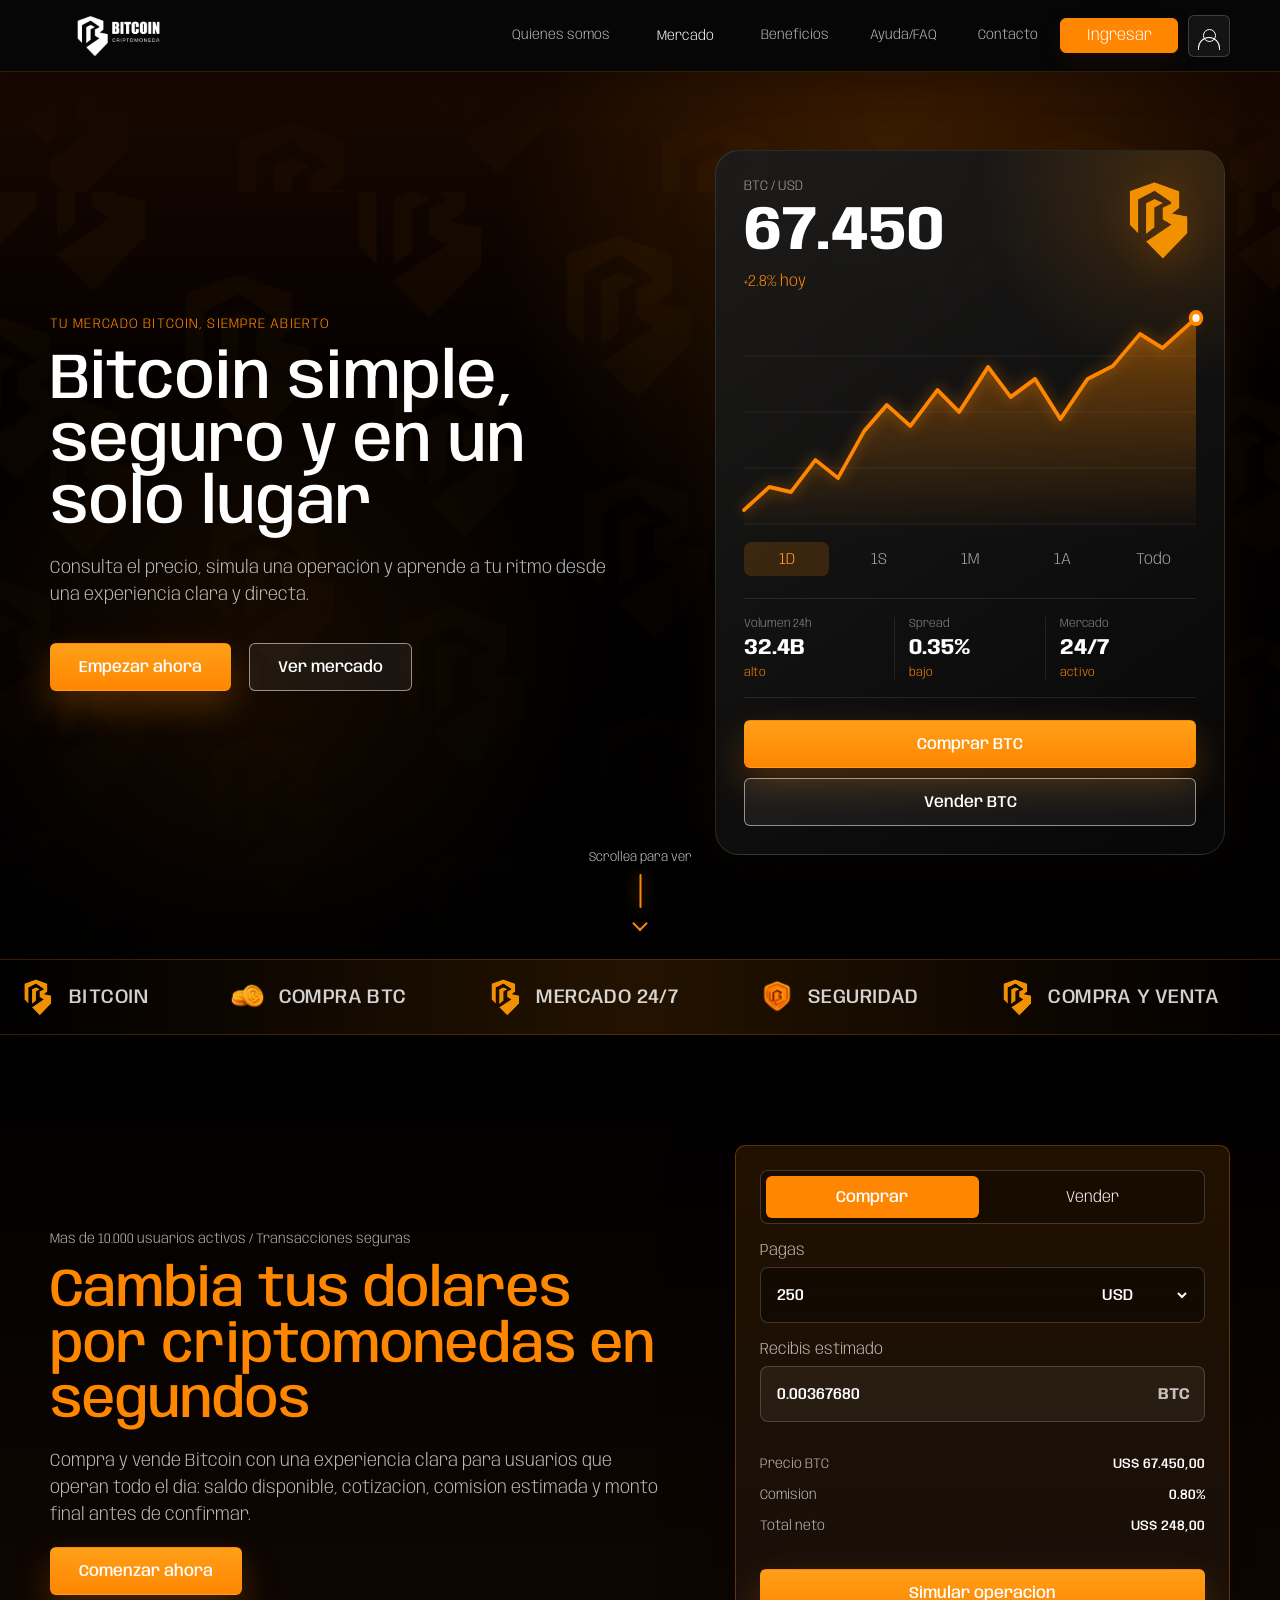
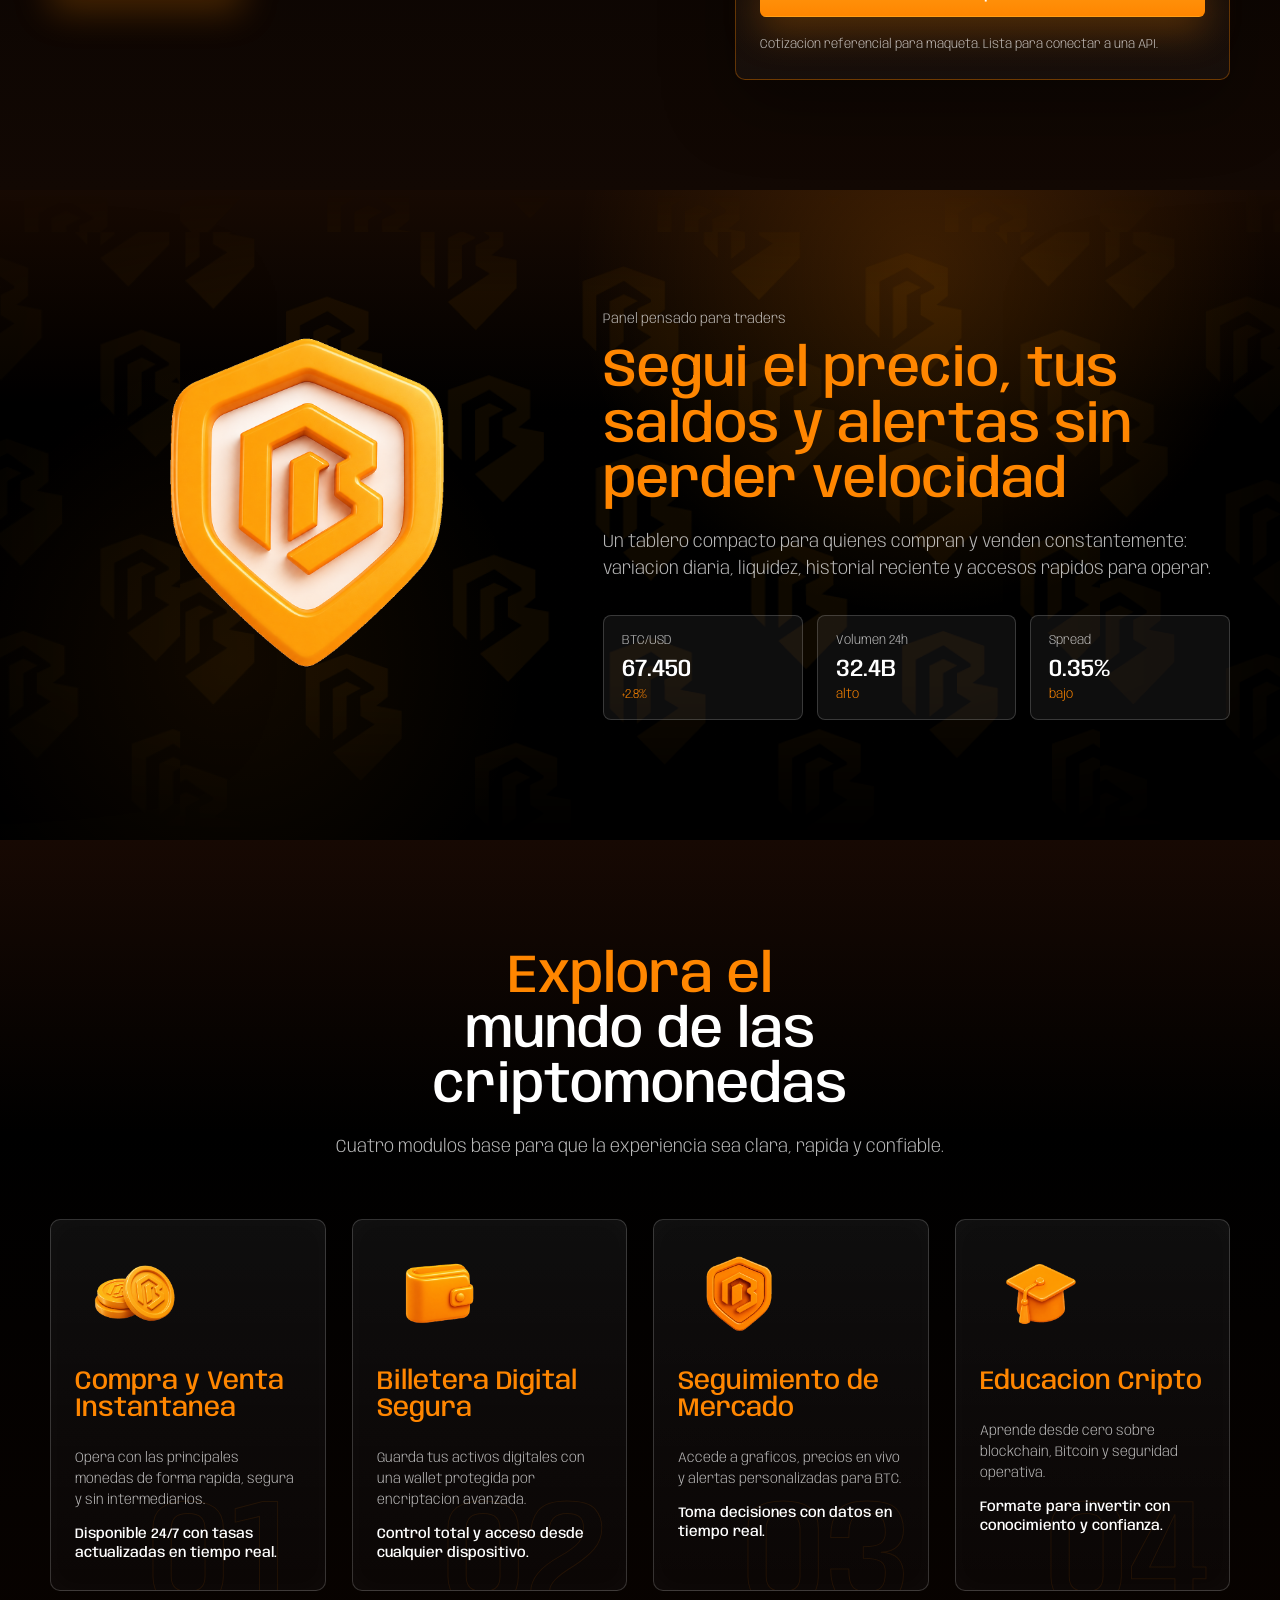
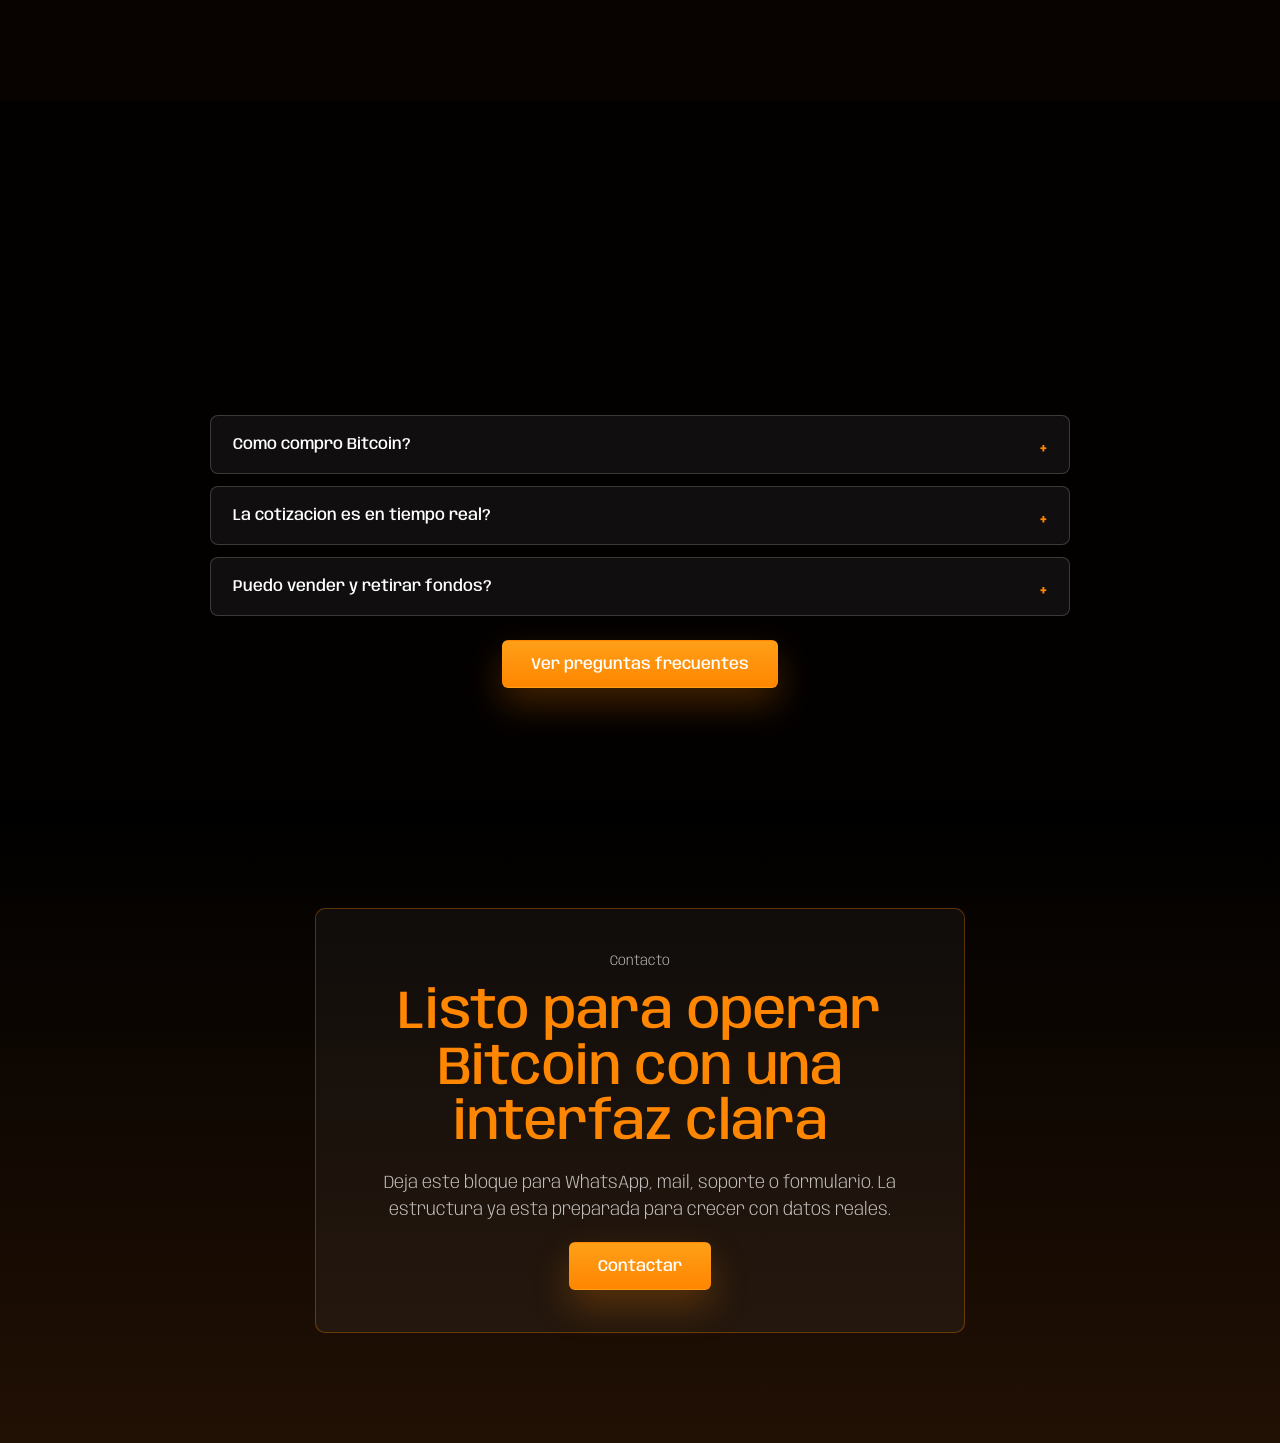
==== index.html @ 26d45e27 "Mejorar home y navegación mobile" ====
<!DOCTYPE html>
<html lang="es">
<head>
  <meta charset="UTF-8">
  <meta name="viewport" content="width=device-width, initial-scale=1.0">
  <title>Bitcoin Criptomoneda | Compra y venta de Bitcoin</title>
  <meta name="description" content="Interfaz referencial para comprar, vender, seguir y aprender sobre Bitcoin en tiempo real.">
  <link rel="icon" type="image/png" href="assets/Logo/IsoBlanco.png">
  <link rel="preconnect" href="https://fonts.googleapis.com">
  <link rel="preconnect" href="https://fonts.gstatic.com" crossorigin>
  <link href="https://fonts.googleapis.com/css2?family=Anybody:wght@300;500&display=swap" rel="stylesheet">
  <link rel="stylesheet" href="css/style.css">
</head>
<body>
  <header class="topbar">
    <button class="menu-toggle" type="button" aria-label="Abrir menu" aria-expanded="false" aria-controls="mobile-menu">
      <span></span>
      <span></span>
      <span></span>
    </button>

    <a class="brand" href="#home" aria-label="Bitcoin inicio">
      <img src="assets/Logo/LogoBlanco.png" alt="Bitcoin">
      <span>Bitcoin</span>
    </a>

    <nav class="desktop-nav" aria-label="Menu principal">
      <a href="Paginas/quienes-somos.html">Quienes somos</a>
      <div class="nav-dropdown">
        <button type="button">Mercado</button>
        <div class="nav-dropdown-menu">
          <a href="Paginas/comprar.html">Comprar</a>
          <a href="Paginas/vender.html">Vender</a>
        </div>
      </div>
      <a href="#beneficios">Beneficios</a>
      <a href="Paginas/ayuda-faq.html">Ayuda/FAQ</a>
      <a href="Paginas/contacto.html">Contacto</a>
    </nav>

    <div class="account-actions">
      <a class="login-link" href="Paginas/ingresar.html">Ingresar</a>
      <div class="account-menu">
        <button class="account-icon-link" type="button" aria-label="Abrir menu de cuenta" aria-expanded="false">
          <span class="account-icon"></span>
        </button>
        <div class="account-dropdown">
          <div class="account-dropdown-title"><span class="account-icon"></span><strong data-session-greeting>Hola!</strong></div>
          <a href="Paginas/mi-cuenta.html">Mi cuenta</a>
          <a href="Paginas/registro.html">Registrarme</a>
          <a href="Paginas/ingresar.html" data-logout>Cerrar sesion</a>
        </div>
      </div>
    </div>
  </header>

  <nav class="mobile-menu" id="mobile-menu" aria-label="Menu mobile">
    <a href="#home">Inicio</a>
    <a href="Paginas/quienes-somos.html">Quienes somos</a>
    <a href="Paginas/comprar.html">Comprar</a>
    <a href="Paginas/vender.html">Vender</a>
    <a href="#beneficios">Beneficios</a>
    <a href="Paginas/ayuda-faq.html">Ayuda/FAQ</a>
    <a href="Paginas/contacto.html">Contacto</a>
    <a href="Paginas/ingresar.html">Mi cuenta</a>
  </nav>

  <main>
    <section class="hero section-pattern" id="home">
      <div class="hero-copy reveal reveal-left">
        <p class="eyebrow">Tu mercado Bitcoin, siempre abierto</p>
        <h1>Bitcoin simple, seguro y en un solo lugar</h1>
        <p>Consulta el precio, simula una operación y aprende a tu ritmo desde una experiencia clara y directa.</p>
        <div class="hero-actions">
          <a class="button button-primary" href="#operar">Empezar ahora</a>
          <a class="button button-outline" href="#mercado">Ver mercado</a>
        </div>
      </div>

      <div class="hero-visual reveal reveal-right">
        <div class="market-dashboard" aria-label="Resumen del mercado Bitcoin">
          <div class="dashboard-head">
            <div>
              <span class="market-pair">BTC / USD</span>
              <strong>67.450</strong>
              <em>+2.8% hoy</em>
            </div>
            <img src="assets/Logo/IsoNaranja.png" alt="Bitcoin">
          </div>

          <div class="price-chart" aria-hidden="true">
            <svg viewBox="0 0 500 220" preserveAspectRatio="none">
              <defs>
                <linearGradient id="chartFill" x1="0" y1="0" x2="0" y2="1">
                  <stop offset="0" stop-color="#ff8600" stop-opacity=".42"/>
                  <stop offset="1" stop-color="#ff8600" stop-opacity="0"/>
                </linearGradient>
              </defs>
              <path class="chart-grid" d="M0 42H500M0 98H500M0 154H500M0 210H500"/>
              <path class="chart-area" d="M0 196 L28 173 L52 178 L79 146 L104 164 L133 117 L158 91 L184 112 L214 76 L238 98 L270 53 L295 83 L322 65 L350 105 L380 65 L408 52 L438 20 L463 34 L500 4 L500 220 L0 220Z"/>
              <path class="chart-line" d="M0 196 L28 173 L52 178 L79 146 L104 164 L133 117 L158 91 L184 112 L214 76 L238 98 L270 53 L295 83 L322 65 L350 105 L380 65 L408 52 L438 20 L463 34 L500 4"/>
              <circle cx="500" cy="4" r="6"/>
            </svg>
          </div>

          <div class="chart-periods" aria-label="Periodo del grafico">
            <button class="active" type="button">1D</button><button type="button">1S</button><button type="button">1M</button><button type="button">1A</button><button type="button">Todo</button>
          </div>

          <div class="market-stats">
            <div><span>Volumen 24h</span><strong>32.4B</strong><em>alto</em></div>
            <div><span>Spread</span><strong>0.35%</strong><em>bajo</em></div>
            <div><span>Mercado</span><strong>24/7</strong><em>activo</em></div>
          </div>

          <div class="dashboard-actions">
            <a class="button button-primary" href="Paginas/comprar.html">Comprar BTC</a>
            <a class="button button-outline" href="Paginas/vender.html">Vender BTC</a>
          </div>
        </div>
      </div>

      <a class="scroll-cue" href="#operar" aria-label="Scrollear para ver mas">
        <span>Scrollea para ver</span>
        <i></i>
      </a>
    </section>

    <section class="bitcoin-marquee" aria-label="Cinta Bitcoin">
      <div class="marquee-track">
        <div class="marquee-group">
          <span><img src="assets/Logo/IsoNaranja.png" alt=""> Bitcoin</span>
          <span><img src="assets/RecursosWeb/Monedas.png" alt=""> Compra BTC</span>
          <span><img src="assets/Logo/IsoNaranja.png" alt=""> Mercado 24/7</span>
          <span><img src="assets/RecursosWeb/Escudo.png" alt=""> Seguridad</span>
          <span><img src="assets/Logo/IsoNaranja.png" alt=""> Compra y venta</span>
        </div>
        <div class="marquee-group" aria-hidden="true">
          <span><img src="assets/Logo/IsoNaranja.png" alt=""> Bitcoin</span>
          <span><img src="assets/RecursosWeb/Monedas.png" alt=""> Compra BTC</span>
          <span><img src="assets/Logo/IsoNaranja.png" alt=""> Mercado 24/7</span>
          <span><img src="assets/RecursosWeb/Escudo.png" alt=""> Seguridad</span>
          <span><img src="assets/Logo/IsoNaranja.png" alt=""> Compra y venta</span>
        </div>
      </div>
    </section>

    <section class="trade-section" id="operar">
      <div class="trade-copy reveal reveal-left">
        <p class="eyebrow">Mas de 10.000 usuarios activos / Transacciones seguras</p>
        <h2>Cambia tus dolares por criptomonedas en segundos</h2>
        <p>Compra y vende Bitcoin con una experiencia clara para usuarios que operan todo el dia: saldo disponible, cotizacion, comision estimada y monto final antes de confirmar.</p>
        <a class="button button-primary" href="Paginas/ingresar.html">Comenzar ahora</a>
      </div>

      <form class="trade-card reveal reveal-right" id="trade-form">
        <div class="trade-tabs" role="tablist" aria-label="Tipo de operacion">
          <button class="trade-tab active" type="button" data-mode="buy">Comprar</button>
          <button class="trade-tab" type="button" data-mode="sell">Vender</button>
        </div>
        <label>
          <span>Pagas</span>
          <div class="input-row">
            <input id="fiat-input" type="number" min="0" value="250" inputmode="decimal">
            <select id="fiat-currency" aria-label="Moneda fiat">
              <option value="USD">USD</option>
              <option value="ARS">ARS</option>
            </select>
          </div>
        </label>
        <label>
          <span>Recibis estimado</span>
          <div class="input-row muted-row">
            <input id="btc-output" type="text" readonly>
            <strong>BTC</strong>
          </div>
        </label>
        <div class="trade-summary">
          <p><span>Precio BTC</span><strong id="btc-price">USD 67.450</strong></p>
          <p><span>Comision</span><strong id="fee-output">0.80%</strong></p>
          <p><span>Total neto</span><strong id="net-output">USD 248.00</strong></p>
        </div>
        <button class="button button-primary full-button" type="submit">Simular operacion</button>
        <p class="form-note" id="trade-message" aria-live="polite">Cotizacion referencial para maqueta. Lista para conectar a una API.</p>
      </form>
    </section>

    <section class="market-section section-pattern" id="mercado">
      <div class="market-visual reveal reveal-left">
        <img src="assets/RecursosWeb/IconoHome2.png" alt="Icono Bitcoin">
      </div>
      <div class="market-copy reveal reveal-right">
        <p class="eyebrow">Panel pensado para traders</p>
        <h2>Segui el precio, tus saldos y alertas sin perder velocidad</h2>
        <p>Un tablero compacto para quienes compran y venden constantemente: variacion diaria, liquidez, historial reciente y accesos rapidos para operar.</p>
        <div class="ticker-grid" aria-label="Indicadores de mercado">
          <article>
            <span>BTC/USD</span>
            <strong>67.450</strong>
            <em>+2.8%</em>
          </article>
          <article>
            <span>Volumen 24h</span>
            <strong>32.4B</strong>
            <em>alto</em>
          </article>
          <article>
            <span>Spread</span>
            <strong>0.35%</strong>
            <em>bajo</em>
          </article>
        </div>
      </div>
    </section>

    <section class="benefits-section" id="beneficios">
      <div class="section-heading reveal">
        <h2>Explora el <span>mundo de las criptomonedas</span></h2>
        <p>Cuatro modulos base para que la experiencia sea clara, rapida y confiable.</p>
      </div>

      <div class="feature-grid">
        <article class="feature-card reveal" data-number="01">
          <img src="assets/RecursosWeb/Monedas.png" alt="">
          <h3>Compra y Venta Instantanea</h3>
          <p>Opera con las principales monedas de forma rapida, segura y sin intermediarios.</p>
          <strong>Disponible 24/7 con tasas actualizadas en tiempo real.</strong>
        </article>
        <article class="feature-card reveal" data-number="02">
          <img src="assets/RecursosWeb/Billetera.png" alt="">
          <h3>Billetera Digital Segura</h3>
          <p>Guarda tus activos digitales con una wallet protegida por encriptacion avanzada.</p>
          <strong>Control total y acceso desde cualquier dispositivo.</strong>
        </article>
        <article class="feature-card reveal" data-number="03">
          <img src="assets/RecursosWeb/Escudo.png" alt="">
          <h3>Seguimiento de Mercado</h3>
          <p>Accede a graficos, precios en vivo y alertas personalizadas para BTC.</p>
          <strong>Toma decisiones con datos en tiempo real.</strong>
        </article>
        <article class="feature-card reveal" data-number="04">
          <img src="assets/RecursosWeb/Gorra.png" alt="">
          <h3>Educacion Cripto</h3>
          <p>Aprende desde cero sobre blockchain, Bitcoin y seguridad operativa.</p>
          <strong>Formate para invertir con conocimiento y confianza.</strong>
        </article>
      </div>
    </section>

    <section class="faq-section" id="ayuda">
      <div class="section-heading reveal">
        <p class="eyebrow">Ayuda / FAQ</p>
        <h2>Preguntas rapidas antes de operar</h2>
      </div>
      <div class="faq-list reveal">
        <button class="faq-item" type="button">
          <span>Como compro Bitcoin?</span>
          <p>Elegis comprar, ingresas el monto, revisas la cotizacion y confirmas la operacion desde tu cuenta.</p>
        </button>
        <button class="faq-item" type="button">
          <span>La cotizacion es en tiempo real?</span>
          <p>Esta maqueta usa valores referenciales. La interfaz queda preparada para conectar una API de mercado.</p>
        </button>
        <button class="faq-item" type="button">
          <span>Puedo vender y retirar fondos?</span>
          <p>Si. El flujo contempla venta de BTC, saldo disponible y retiro hacia una cuenta verificada.</p>
        </button>
      </div>
      <div class="faq-page-link reveal">
        <a class="button button-primary" href="Paginas/ayuda-faq.html">Ver preguntas frecuentes</a>
      </div>
    </section>

    <section class="contact-section" id="contacto">
      <div class="contact-card reveal">
        <p class="eyebrow">Contacto</p>
        <h2>Listo para operar Bitcoin con una interfaz clara</h2>
        <p>Deja este bloque para WhatsApp, mail, soporte o formulario. La estructura ya esta preparada para crecer con datos reales.</p>
        <a class="button button-primary" href="Paginas/contacto.html">Contactar</a>
      </div>
    </section>
  </main>

  <nav class="mobile-dock" aria-label="Navegacion rapida">
    <a class="active" href="#home"><span>⌂</span>Inicio</a>
    <a href="#mercado"><span>▥</span>Mercado</a>
    <a class="dock-main" href="#operar"><img src="assets/Logo/IsoBlanco.png" alt="Operar"></a>
    <a href="Paginas/mi-cuenta.html"><span>▣</span>Wallet</a>
    <a href="Paginas/ingresar.html"><span>○</span>Perfil</a>
  </nav>

  <script src="js/script.js"></script>
</body>
</html>
---- css/style.css ----
@import url("https://fonts.googleapis.com/css2?family=Anybody:wght@300;500&display=swap");

:root {
  --orange: #FF8600;
  --orange-dark: #9f4a00;
  --black: #020100;
  --panel: rgba(255, 255, 255, 0.055);
  --line: rgba(255, 255, 255, 0.18);
  --text: #ffffff;
  --muted: rgba(255, 255, 255, 0.72);
  --max: 1180px;
}

* {
  box-sizing: border-box;
}

html {
  scroll-behavior: smooth;
  scroll-padding-top: 72px;
}

body {
  margin: 0;
  color: var(--text);
  font-family: "Anybody", Arial, sans-serif;
  font-weight: 300;
  background: #181818;
}

body.menu-open {
  overflow: hidden;
}

img {
  display: block;
  max-width: 100%;
}

.is-hidden {
  display: none !important;
}

a {
  color: inherit;
  text-decoration: none;
}

button,
input,
select {
  font: inherit;
}

.topbar {
  position: sticky;
  top: 0;
  z-index: 50;
  display: flex;
  align-items: center;
  gap: 22px;
  min-height: 58px;
  padding: 0 max(28px, calc((100vw - var(--max)) / 2));
  background: var(--orange);
  box-shadow: 0 10px 34px rgba(0, 0, 0, 0.28);
}

.brand {
  display: flex;
  align-items: center;
  min-width: 132px;
  font-weight: 500;
  letter-spacing: 0.03em;
  text-transform: uppercase;
}

.brand img {
  width: 118px;
  height: 44px;
  object-fit: contain;
}

.brand-mark {
  display: grid;
  place-items: center;
  width: 52px;
  height: 52px;
  border: 1px solid rgba(255, 255, 255, 0.5);
  border-radius: 10px;
  font-weight: 500;
}

.brand span {
  display: none;
}

.desktop-nav {
  display: flex;
  justify-content: flex-end;
  gap: clamp(20px, 3.2vw, 42px);
  flex: 1;
  font-size: 14px;
  font-weight: 300;
}

.desktop-nav a,
.nav-dropdown button,
.login-link,
.button {
  transition: transform 0.2s ease, border-color 0.2s ease, background 0.2s ease;
}

.desktop-nav a:hover,
.nav-dropdown:hover button,
.login-link:hover,
.button:hover {
  transform: translateY(-2px);
}

.nav-dropdown {
  position: relative;
}

.nav-dropdown button {
  border: 0;
  color: #fff;
  background: transparent;
  cursor: pointer;
}

.nav-dropdown-menu {
  position: absolute;
  top: calc(100% + 14px);
  left: 50%;
  z-index: 70;
  display: grid;
  min-width: 150px;
  padding: 8px;
  border: 1px solid rgba(0, 0, 0, 0.12);
  border-radius: 8px;
  color: #171717;
  background: #fff;
  box-shadow: 0 18px 42px rgba(0, 0, 0, 0.24);
  opacity: 0;
  pointer-events: none;
  transform: translate(-50%, -8px);
  transition: opacity 0.2s ease, transform 0.2s ease;
}

.nav-dropdown:hover .nav-dropdown-menu,
.nav-dropdown:focus-within .nav-dropdown-menu {
  opacity: 1;
  pointer-events: auto;
  transform: translate(-50%, 0);
}

.nav-dropdown-menu a {
  padding: 12px 14px;
  border-radius: 6px;
}

.nav-dropdown-menu a:hover {
  color: var(--orange);
  background: rgba(255, 134, 0, 0.08);
}

.account-actions {
  display: inline-flex;
  align-items: center;
  gap: 10px;
}

.login-link,
.account-pill {
  display: inline-flex;
  align-items: center;
  justify-content: center;
  min-width: 118px;
  padding: 8px 20px;
  border: 1px solid rgba(255, 255, 255, 0.9);
  border-radius: 6px;
  color: var(--orange);
  text-align: center;
  background: #fff;
  box-shadow: 0 8px 22px rgba(116, 46, 0, 0.16);
}

.account-pill {
  gap: 12px;
  min-width: 0;
  padding: 10px 16px;
  border-color: rgba(0, 0, 0, 0.78);
  border-radius: 0;
  color: #fff;
  background: #050505;
  box-shadow: none;
  font-size: 14px;
  font-weight: 500;
}

.account-icon {
  position: relative;
  display: inline-block;
  width: 13px;
  height: 13px;
  border: 1.6px solid currentColor;
  border-radius: 50%;
}

.account-icon::after {
  content: "";
  position: absolute;
  left: 50%;
  bottom: -9px;
  width: 20px;
  height: 12px;
  border: 1.6px solid currentColor;
  border-bottom: 0;
  border-radius: 999px 999px 0 0;
  transform: translateX(-50%);
}

.account-pill:hover {
  transform: translateY(-2px);
}

.account-menu {
  position: relative;
}

.account-icon-link {
  display: grid;
  place-items: center;
  width: 42px;
  height: 42px;
  border: 1px solid rgba(0, 0, 0, 0.78);
  border-radius: 6px;
  color: #fff;
  background: #050505;
  cursor: pointer;
  transition: transform 0.2s ease, background 0.2s ease;
}

.account-icon-link:hover,
.account-menu.is-open .account-icon-link {
  background: #181818;
  transform: translateY(-2px);
}

.account-dropdown {
  position: absolute;
  top: calc(100% + 12px);
  right: 0;
  z-index: 80;
  display: grid;
  min-width: 230px;
  border: 1px solid rgba(0, 0, 0, 0.12);
  border-radius: 4px;
  color: #171717;
  background: #fff;
  box-shadow: 0 18px 44px rgba(0, 0, 0, 0.28);
  opacity: 0;
  pointer-events: none;
  transform: translateY(-8px);
  transition: opacity 0.2s ease, transform 0.2s ease;
}

.account-menu.is-open .account-dropdown,
.account-menu:hover .account-dropdown,
.account-menu:focus-within .account-dropdown {
  opacity: 1;
  pointer-events: auto;
  transform: translateY(0);
}

.account-dropdown-title,
.account-dropdown a {
  display: flex;
  align-items: center;
  min-height: 52px;
  padding: 14px 18px;
  border-bottom: 1px solid rgba(0, 0, 0, 0.08);
  font-weight: 500;
}

.account-dropdown-title {
  gap: 14px;
  font-size: 18px;
}

.account-dropdown-title .account-icon {
  color: #171717;
}

.account-dropdown a {
  font-size: 15px;
  transition: color 0.2s ease, background 0.2s ease;
}

.account-dropdown a:hover {
  color: var(--orange);
  background: rgba(255, 134, 0, 0.08);
}

.account-dropdown [data-logout] {
  color: #f04438;
}

.menu-toggle {
  display: none;
  width: 46px;
  height: 46px;
  border: 0;
  border-radius: 8px;
  background: rgba(0, 0, 0, 0.22);
  cursor: pointer;
}

.menu-toggle span {
  display: block;
  width: 24px;
  height: 2px;
  margin: 6px auto;
  border-radius: 999px;
  background: #fff;
  transition: transform 0.2s ease, opacity 0.2s ease;
}

.menu-toggle.is-open span:nth-child(1) {
  transform: translateY(8px) rotate(45deg);
}

.menu-toggle.is-open span:nth-child(2) {
  opacity: 0;
}

.menu-toggle.is-open span:nth-child(3) {
  transform: translateY(-8px) rotate(-45deg);
}

.mobile-menu {
  position: fixed;
  top: 58px;
  right: 0;
  bottom: 0;
  left: 0;
  z-index: 45;
  display: grid;
  align-content: center;
  width: 100%;
  height: calc(100dvh - 58px);
  overflow-y: auto;
  padding: 42px max(28px, calc((100vw - 720px) / 2));
  border: 0;
  border-radius: 0;
  background:
    radial-gradient(circle at 74% 18%, rgba(255, 134, 0, 0.2), transparent 32%),
    radial-gradient(circle at 14% 84%, rgba(255, 134, 0, 0.08), transparent 26%),
    linear-gradient(180deg, rgba(12, 4, 0, 0.98), rgba(0, 0, 0, 0.99));
  box-shadow: inset 0 1px 0 rgba(255, 134, 0, 0.22);
  opacity: 0;
  pointer-events: none;
  transform: translateY(-10px);
  transition: opacity 0.24s ease, transform 0.24s ease;
}

.mobile-menu.is-open {
  opacity: 1;
  pointer-events: auto;
  transform: translateY(0);
}

.mobile-menu a {
  display: flex;
  align-items: center;
  min-height: 58px;
  padding: 0;
  border-bottom: 1px solid rgba(255, 255, 255, 0.12);
  color: rgba(255, 255, 255, 0.88);
  font-size: clamp(24px, 6vw, 44px);
  line-height: 1;
  transition: color 0.2s ease, transform 0.2s ease;
}

.mobile-menu a:hover {
  color: var(--orange);
  transform: translateX(8px);
}

.mobile-menu a:last-child {
  border-bottom: 0;
  color: var(--orange);
  font-weight: 500;
}

main {
  overflow: hidden;
  background: var(--black);
}

.section-pattern {
  position: relative;
  isolation: isolate;
}

.section-glow {
  position: relative;
  isolation: isolate;
  background:
    radial-gradient(circle at 76% 8%, rgba(255, 134, 0, 0.16), transparent 34%),
    radial-gradient(circle at 14% 72%, rgba(255, 134, 0, 0.06), transparent 28%),
    linear-gradient(180deg, #170a03 0%, #050201 28%, #000 100%);
}

.section-glow::before {
  content: "";
  position: absolute;
  inset: 0;
  z-index: -1;
  background-image: url("../assets/Trama/Trama1.png");
  background-repeat: repeat;
  background-size: 920px;
  background-position: center 40px;
  opacity: 0.055;
  mask-image: linear-gradient(180deg, transparent 0%, #000 18%, #000 72%, transparent 100%);
}

.section-pattern::before {
  content: "";
  position: absolute;
  inset: 0;
  z-index: -1;
  background-image:
    radial-gradient(circle at 72% 12%, rgba(255, 134, 0, 0.18), transparent 32%),
    radial-gradient(circle at 18% 72%, rgba(255, 134, 0, 0.07), transparent 26%),
    linear-gradient(180deg, rgba(29, 12, 3, 0.78) 0%, rgba(0, 0, 0, 0.96) 34%, rgba(0, 0, 0, 1) 100%);
  background-size: cover;
  background-position: center;
  opacity: 1;
}

.section-pattern::after {
  content: "";
  position: absolute;
  inset: 0;
  z-index: -1;
  background-image:
    linear-gradient(90deg, rgba(0, 0, 0, 0.62), transparent 24%, transparent 76%, rgba(0, 0, 0, 0.62)),
    url("../assets/Trama/Trama1.png");
  background-repeat: no-repeat, repeat;
  background-size: cover, 920px;
  background-position: center, center 42px;
  opacity: 0.06;
  mask-image: linear-gradient(180deg, transparent 0%, #000 16%, #000 76%, transparent 100%);
  pointer-events: none;
}

.hero.section-pattern::before {
  background-image:
    radial-gradient(circle at 70% 18%, rgba(255, 134, 0, 0.2), transparent 34%),
    radial-gradient(circle at 20% 68%, rgba(255, 134, 0, 0.08), transparent 28%),
    linear-gradient(180deg, #190900 0%, #060201 34%, #000 100%);
}

.hero.section-pattern::after {
  background-image:
    linear-gradient(180deg, rgba(0, 0, 0, 0.1) 0%, rgba(0, 0, 0, 0.58) 36%, rgba(0, 0, 0, 0.94) 100%),
    url("../assets/Trama/Trama1.png");
  background-repeat: no-repeat, repeat;
  background-size: cover, 1180px;
  background-position: center, center 120px;
  opacity: 0.055;
  mask-image: linear-gradient(180deg, transparent 0%, #000 20%, #000 70%, transparent 100%);
}

.hero {
  display: grid;
  grid-template-columns: minmax(0, 0.94fr) minmax(430px, 1.06fr);
  align-items: center;
  gap: 44px;
  min-height: calc(100vh - 58px);
  padding: 78px max(28px, calc((100vw - var(--max)) / 2)) 104px;
}

.hero-copy,
.trade-copy,
.market-copy,
.contact-card,
.section-heading {
  max-width: 650px;
}

.eyebrow {
  margin: 0 0 14px;
  color: var(--muted);
  font-size: 14px;
}

h1,
h2,
h3,
p {
  margin-top: 0;
}

h1,
h2,
h3 {
  font-weight: 500;
  letter-spacing: 0;
}

h1 {
  max-width: 650px;
  margin-bottom: 18px;
  font-size: clamp(34px, 3.8vw, 52px);
  line-height: 1.14;
}

h2 {
  margin-bottom: 18px;
  color: var(--orange);
  font-size: clamp(34px, 4.2vw, 58px);
  line-height: 1.03;
}

h3 {
  color: var(--orange);
  font-size: 26px;
  line-height: 1.04;
}

p {
  color: var(--muted);
  font-size: 18px;
  line-height: 1.5;
}

.hero-actions {
  display: flex;
  align-items: center;
  gap: 18px;
  flex-wrap: wrap;
  margin-top: 34px;
}

.button {
  display: inline-flex;
  align-items: center;
  justify-content: center;
  min-height: 48px;
  padding: 0 28px;
  border: 1px solid transparent;
  border-radius: 6px;
  cursor: pointer;
  font-weight: 500;
}

.button-primary {
  color: #fff;
  background: linear-gradient(180deg, #ff9f18, var(--orange));
  box-shadow: 0 16px 36px rgba(255, 134, 0, 0.25);
}

.button-outline {
  border-color: rgba(255, 255, 255, 0.52);
  background: rgba(255, 255, 255, 0.06);
}

.full-button {
  width: 100%;
}

.hero-visual {
  position: relative;
  min-height: 520px;
}

.home-icon {
  width: min(660px, 108%);
  margin: 0 auto;
  transform-origin: center;
  animation: heroFloat 4.8s ease-in-out infinite;
}

.floating-chip {
  position: absolute;
  padding: 12px 18px;
  border: 1px solid rgba(255, 255, 255, 0.18);
  border-radius: 999px;
  background: rgba(255, 134, 0, 0.16);
  backdrop-filter: blur(10px);
  font-weight: 500;
  animation: chipFloat 4.2s ease-in-out infinite;
}

.chip-top {
  top: 58px;
  left: -4px;
}

.chip-bottom {
  right: -2px;
  bottom: 96px;
  animation-delay: 0.7s;
}

.scroll-cue {
  position: absolute;
  bottom: 30px;
  left: 50%;
  display: grid;
  justify-items: center;
  gap: 10px;
  color: rgba(255, 255, 255, 0.78);
  font-size: 13px;
  transform: translateX(-50%);
}

.scroll-cue i {
  width: 2px;
  height: 34px;
  border-radius: 999px;
  background: var(--orange);
  box-shadow: 0 0 16px rgba(255, 134, 0, 0.72);
  animation: scrollLine 1.35s ease-in-out infinite;
}

.scroll-cue::after {
  content: "";
  width: 9px;
  height: 9px;
  border-right: 2px solid var(--orange);
  border-bottom: 2px solid var(--orange);
  transform: rotate(45deg);
  animation: scrollArrow 1.35s ease-in-out infinite;
}

.trade-section,
.market-section,
.benefits-section,
.faq-section,
.contact-section {
  padding: 110px max(28px, calc((100vw - var(--max)) / 2));
}

.bitcoin-marquee {
  overflow: hidden;
  padding: 18px 0;
  border-top: 1px solid rgba(255, 134, 0, 0.22);
  border-bottom: 1px solid rgba(255, 134, 0, 0.22);
  background:
    linear-gradient(90deg, rgba(0, 0, 0, 0.92), rgba(255, 134, 0, 0.13), rgba(0, 0, 0, 0.92)),
    #030100;
}

.marquee-track {
  display: flex;
  width: max-content;
  min-width: 200%;
  animation: marqueeMove 16s linear infinite;
  will-change: transform;
}

.marquee-group {
  display: flex;
  align-items: center;
  flex: 0 0 auto;
  justify-content: space-around;
  gap: 42px;
  min-width: 100vw;
  padding-right: 42px;
}

.marquee-group span {
  display: inline-flex;
  align-items: center;
  gap: 12px;
  color: rgba(255, 255, 255, 0.82);
  font-size: 20px;
  font-weight: 500;
  letter-spacing: 0.02em;
  text-transform: uppercase;
  white-space: nowrap;
}

.marquee-group img {
  width: 38px;
  height: 38px;
  object-fit: contain;
}

.trade-section {
  display: grid;
  grid-template-columns: minmax(0, 0.92fr) minmax(340px, 0.74fr);
  align-items: center;
  gap: 70px;
  background: linear-gradient(180deg, #000 0%, #120803 100%);
}

.trade-card {
  display: grid;
  gap: 18px;
  padding: 24px;
  border: 1px solid rgba(255, 134, 0, 0.32);
  border-radius: 10px;
  background: linear-gradient(180deg, rgba(255, 134, 0, 0.12), rgba(255, 255, 255, 0.035));
  box-shadow: 0 22px 70px rgba(0, 0, 0, 0.38);
}

.trade-tabs {
  display: grid;
  grid-template-columns: 1fr 1fr;
  gap: 8px;
  padding: 5px;
  border: 1px solid var(--line);
  border-radius: 8px;
  background: rgba(0, 0, 0, 0.25);
}

.trade-tab {
  min-height: 42px;
  border: 0;
  border-radius: 6px;
  color: #fff;
  background: transparent;
  cursor: pointer;
}

.trade-tab.active {
  background: var(--orange);
  font-weight: 500;
}

.trade-card label {
  display: grid;
  gap: 8px;
  color: var(--muted);
}

.input-row {
  display: flex;
  align-items: center;
  gap: 12px;
  min-height: 56px;
  padding: 0 14px;
  border: 1px solid var(--line);
  border-radius: 8px;
  background: rgba(0, 0, 0, 0.36);
}

.input-row input,
.input-row select {
  width: 100%;
  border: 0;
  outline: 0;
  color: #fff;
  background: transparent;
  font-weight: 500;
}

.input-row select {
  max-width: 92px;
}

.input-row option {
  color: #111;
}

.muted-row {
  background: rgba(255, 255, 255, 0.055);
}

.trade-summary {
  display: grid;
  gap: 10px;
  padding: 14px 0;
}

.trade-summary p {
  display: flex;
  justify-content: space-between;
  gap: 18px;
  margin: 0;
  font-size: 14px;
}

.trade-summary strong {
  color: #fff;
  font-weight: 500;
}

.form-note {
  margin: 0;
  font-size: 13px;
}

.market-section {
  display: grid;
  grid-template-columns: 0.78fr 1fr;
  align-items: center;
  gap: 64px;
  min-height: 650px;
}

.market-visual img {
  width: min(420px, 88%);
  margin: 0 auto;
  animation: floatObject 5.2s ease-in-out infinite;
}

.ticker-grid {
  display: grid;
  grid-template-columns: repeat(3, 1fr);
  gap: 14px;
  margin-top: 32px;
}

.ticker-grid article {
  padding: 18px;
  border: 1px solid var(--line);
  border-radius: 8px;
  background: var(--panel);
}

.ticker-grid span,
.ticker-grid em {
  display: block;
  color: var(--muted);
  font-size: 13px;
  font-style: normal;
}

.ticker-grid strong {
  display: block;
  margin: 10px 0 6px;
  color: #fff;
  font-size: 24px;
  font-weight: 500;
}

.ticker-grid em {
  color: var(--orange);
}

.benefits-section {
  background: linear-gradient(180deg, #170903 0%, #000 34%, #090300 100%);
}

.section-heading {
  margin: 0 auto 58px;
  text-align: center;
}

.section-heading h2 span {
  display: block;
  color: #fff;
}

.feature-grid {
  display: grid;
  grid-template-columns: repeat(4, minmax(0, 1fr));
  gap: 26px;
}

.feature-card {
  position: relative;
  overflow: hidden;
  min-height: 360px;
  padding: 28px 24px;
  border: 1px solid var(--line);
  border-radius: 10px;
  background: linear-gradient(180deg, rgba(255, 255, 255, 0.055), rgba(255, 255, 255, 0.018));
  box-shadow: inset 0 0 28px rgba(255, 255, 255, 0.025);
  transition: transform 0.22s ease, border-color 0.22s ease;
}

.feature-card::before {
  content: attr(data-number);
  position: absolute;
  right: 18px;
  bottom: -32px;
  z-index: 0;
  color: transparent;
  font-size: 150px;
  font-weight: 500;
  line-height: 0.8;
  opacity: 0.22;
  -webkit-text-stroke: 1px rgba(255, 134, 0, 0.42);
  text-stroke: 1px rgba(255, 134, 0, 0.42);
  pointer-events: none;
}

.feature-card > * {
  position: relative;
  z-index: 1;
}

.feature-card:hover {
  border-color: rgba(255, 134, 0, 0.55);
  transform: translateY(-8px);
}

.feature-card img {
  width: 122px;
  height: 96px;
  margin-bottom: 24px;
  object-fit: contain;
  animation: featureBob 3.2s ease-in-out infinite;
}

.feature-card:nth-child(2) img {
  animation-delay: 0.35s;
}

.feature-card:nth-child(3) img {
  animation-delay: 0.7s;
}

.feature-card:nth-child(4) img {
  animation-delay: 1.05s;
}

.feature-card:nth-child(2) {
  transition-delay: 0.14s;
}

.feature-card:nth-child(3) {
  transition-delay: 0.28s;
}

.feature-card:nth-child(4) {
  transition-delay: 0.42s;
}

.feature-card p {
  font-size: 14px;
}

.feature-card strong {
  display: block;
  color: #fff;
  font-size: 14px;
  font-weight: 500;
  line-height: 1.35;
}

.faq-section {
  background: #030100;
}

.faq-list {
  display: grid;
  gap: 12px;
  max-width: 860px;
  margin: 0 auto;
}

.faq-item {
  display: grid;
  gap: 0;
  width: 100%;
  padding: 20px 22px;
  border: 1px solid var(--line);
  border-radius: 8px;
  color: #fff;
  text-align: left;
  background: var(--panel);
  cursor: pointer;
}

.faq-item span {
  position: relative;
  padding-right: 34px;
  font-weight: 500;
}

.faq-item span::after {
  content: "+";
  position: absolute;
  right: 0;
  color: var(--orange);
  font-size: 24px;
  line-height: 1;
}

.faq-item p {
  display: none;
  margin: 14px 0 0;
  font-size: 15px;
}

.faq-item.is-open p {
  display: block;
}

.faq-item.is-open span::after {
  content: "-";
}

.faq-page-link {
  display: flex;
  justify-content: center;
  margin-top: 24px;
}

.contact-section {
  background: linear-gradient(180deg, #000, #211004);
}

.contact-card {
  margin: 0 auto;
  padding: 42px;
  border: 1px solid rgba(255, 134, 0, 0.32);
  border-radius: 10px;
  text-align: center;
  background: rgba(255, 255, 255, 0.045);
}

.page-main {
  min-height: calc(100vh - 58px);
  padding: 100px max(28px, calc((100vw - var(--max)) / 2));
}

.page-panel {
  max-width: 860px;
  padding: 36px;
  border: 1px solid rgba(255, 134, 0, 0.32);
  border-radius: 10px;
  background: rgba(255, 255, 255, 0.055);
}

.page-panel ul {
  color: var(--muted);
}

.bitcoin-page {
  background: #000;
}

.bitcoin-hero,
.bitcoin-story,
.bitcoin-flow,
.bitcoin-meaning,
.bitcoin-cta {
  padding: 110px max(28px, calc((100vw - var(--max)) / 2));
}

.bitcoin-hero {
  display: grid;
  grid-template-columns: minmax(0, 0.95fr) minmax(360px, 1.05fr);
  align-items: center;
  gap: 58px;
  min-height: calc(100vh - 58px);
}

.bitcoin-hero-copy {
  max-width: 680px;
}

.bitcoin-orbit {
  position: relative;
  display: grid;
  place-items: center;
  min-height: 520px;
  --orbit-radius: 205px;
}

.bitcoin-orbit::before {
  content: "";
  position: absolute;
  width: min(440px, 78vw);
  aspect-ratio: 1;
  border: 1px solid rgba(255, 134, 0, 0.32);
  border-radius: 50%;
  box-shadow: inset 0 0 70px rgba(255, 134, 0, 0.08), 0 0 80px rgba(255, 134, 0, 0.09);
  animation: orbitGlow 4.8s ease-in-out infinite;
}

.bitcoin-orbit::after {
  content: "";
  position: absolute;
  width: min(310px, 58vw);
  aspect-ratio: 1;
  border-radius: 50%;
  background: radial-gradient(circle, rgba(255, 134, 0, 0.16), transparent 66%);
  filter: blur(18px);
  animation: coreGlow 4.8s ease-in-out infinite;
}

.bitcoin-core {
  position: relative;
  z-index: 4;
  width: min(290px, 58vw);
  animation: coreBreath 4.8s ease-in-out infinite;
}

.orbit-dot {
  position: absolute;
  top: 50%;
  left: 50%;
  z-index: 2;
  display: grid;
  place-items: center;
  width: 86px;
  height: 86px;
  border: 1px solid rgba(255, 134, 0, 0.32);
  border-radius: 50%;
  background: rgba(255, 134, 0, 0.08);
  box-shadow: 0 0 34px rgba(255, 134, 0, 0.12);
  backdrop-filter: blur(10px);
  transform: translate(-50%, -50%);
}

.orbit-dot img {
  width: 58px;
  height: 58px;
  object-fit: contain;
}

.dot-one {
  animation: orbitOne 18s linear infinite;
}

.dot-two {
  animation: orbitTwo 18s linear infinite;
}

.dot-three {
  animation: orbitThree 18s linear infinite;
}

.bitcoin-story {
  background: linear-gradient(180deg, #000 0%, #0a0300 100%);
}

.symbol-grid {
  display: grid;
  grid-template-columns: repeat(3, minmax(0, 1fr));
  gap: 24px;
}

.symbol-card {
  position: relative;
  overflow: hidden;
  min-height: 320px;
  padding: 30px;
  border: 1px solid rgba(255, 134, 0, 0.25);
  border-radius: 10px;
  background: linear-gradient(180deg, rgba(255, 134, 0, 0.1), rgba(255, 255, 255, 0.035));
}

.symbol-card::before {
  content: attr(data-number);
  position: absolute;
  right: 18px;
  bottom: -28px;
  color: transparent;
  font-size: 142px;
  font-weight: 500;
  line-height: 0.8;
  opacity: 0.22;
  -webkit-text-stroke: 1px rgba(255, 134, 0, 0.42);
  text-stroke: 1px rgba(255, 134, 0, 0.42);
}

.symbol-card > * {
  position: relative;
  z-index: 1;
}

.symbol-card img {
  width: 112px;
  height: 92px;
  margin-bottom: 28px;
  object-fit: contain;
  animation: featureBob 3.4s ease-in-out infinite;
}

.bitcoin-flow {
  display: grid;
  grid-template-columns: minmax(0, 0.72fr) minmax(420px, 1fr);
  gap: 58px;
  align-items: center;
}

.flow-copy {
  max-width: 560px;
}

.flow-steps {
  position: relative;
  display: grid;
  gap: 16px;
}

.flow-steps::before {
  content: "";
  position: absolute;
  top: 24px;
  bottom: 24px;
  left: 25px;
  width: 1px;
  background: linear-gradient(180deg, transparent, rgba(255, 134, 0, 0.75), transparent);
}

.flow-step {
  position: relative;
  display: grid;
  grid-template-columns: 52px 1fr;
  gap: 18px;
  padding: 22px;
  border: 1px solid var(--line);
  border-radius: 10px;
  background: rgba(255, 255, 255, 0.045);
}

.flow-step span {
  display: grid;
  place-items: center;
  width: 52px;
  height: 52px;
  border-radius: 50%;
  color: #fff;
  background: var(--orange);
  font-weight: 500;
}

.flow-step h3,
.flow-step p {
  grid-column: 2;
}

.flow-step h3 {
  margin-bottom: 6px;
}

.flow-step p {
  margin-bottom: 0;
  font-size: 15px;
}

.bitcoin-meaning {
  display: grid;
  grid-template-columns: minmax(340px, 0.9fr) minmax(0, 1fr);
  gap: 70px;
  align-items: center;
  background: linear-gradient(180deg, #000 0%, #120803 100%);
}

.meaning-visual img {
  width: min(520px, 92%);
  margin: 0 auto;
  animation: heroFloat 5.4s ease-in-out infinite;
}

.meaning-list {
  display: grid;
  gap: 12px;
  margin: 30px 0 0;
  padding: 0;
  list-style: none;
}

.meaning-list li {
  position: relative;
  padding: 14px 16px 14px 46px;
  border: 1px solid var(--line);
  border-radius: 8px;
  color: rgba(255, 255, 255, 0.82);
  background: rgba(255, 255, 255, 0.04);
}

.meaning-list li::before {
  content: "";
  position: absolute;
  top: 50%;
  left: 18px;
  width: 12px;
  height: 12px;
  border-radius: 50%;
  background: var(--orange);
  box-shadow: 0 0 18px rgba(255, 134, 0, 0.78);
  transform: translateY(-50%);
}

.bitcoin-cta {
  background: #000;
}

.faq-page {
  background: #000;
}

.faq-hero,
.faq-tools,
.faq-content {
  padding: 96px max(28px, calc((100vw - var(--max)) / 2));
}

.faq-hero {
  display: grid;
  grid-template-columns: minmax(0, 1fr) minmax(280px, 0.58fr);
  align-items: center;
  gap: 56px;
  min-height: 520px;
}

.faq-hero-copy {
  max-width: 760px;
}

.faq-hero-visual {
  position: relative;
  display: grid;
  place-items: center;
}

.faq-hero-visual img {
  width: min(260px, 70vw);
  animation: heroFloat 5s ease-in-out infinite;
}

.faq-hero-visual span {
  position: absolute;
  right: 10%;
  bottom: 10%;
  display: grid;
  place-items: center;
  width: 76px;
  height: 76px;
  border: 1px solid rgba(255, 134, 0, 0.42);
  border-radius: 50%;
  color: var(--orange);
  font-size: 42px;
  font-weight: 500;
  background: rgba(0, 0, 0, 0.5);
  animation: chipFloat 3.8s ease-in-out infinite;
}

.faq-tools {
  display: grid;
  gap: 22px;
  padding-top: 46px;
  padding-bottom: 42px;
  background: linear-gradient(180deg, #000 0%, #0c0400 100%);
}

.faq-search {
  display: grid;
  gap: 10px;
}

.faq-search label {
  color: var(--muted);
}

.faq-search input {
  width: 100%;
  min-height: 58px;
  padding: 0 18px;
  border: 1px solid rgba(255, 134, 0, 0.28);
  border-radius: 10px;
  outline: 0;
  color: #fff;
  background: rgba(255, 255, 255, 0.055);
}

.faq-search input::placeholder {
  color: rgba(255, 255, 255, 0.38);
}

.faq-categories {
  display: flex;
  gap: 12px;
  flex-wrap: wrap;
}

.faq-filter {
  min-height: 42px;
  padding: 0 18px;
  border: 1px solid var(--line);
  border-radius: 999px;
  color: rgba(255, 255, 255, 0.78);
  background: rgba(255, 255, 255, 0.045);
  cursor: pointer;
}

.faq-filter.active {
  border-color: var(--orange);
  color: #fff;
  background: rgba(255, 134, 0, 0.26);
}

.faq-content {
  display: grid;
  grid-template-columns: minmax(0, 1fr) minmax(300px, 380px);
  gap: 30px;
  align-items: start;
  background: #000;
}

.faq-accordion {
  display: grid;
  gap: 12px;
}

.faq-row {
  border: 1px solid var(--line);
  border-radius: 10px;
  background: linear-gradient(180deg, rgba(255, 255, 255, 0.055), rgba(255, 255, 255, 0.018));
  overflow: hidden;
}

.faq-row.is-hidden {
  display: none;
}

.faq-row button {
  display: flex;
  align-items: center;
  justify-content: space-between;
  gap: 20px;
  width: 100%;
  min-height: 72px;
  padding: 0 22px;
  border: 0;
  color: #fff;
  text-align: left;
  background: transparent;
  cursor: pointer;
}

.faq-row button span {
  font-size: 18px;
  font-weight: 500;
}

.faq-row button i {
  position: relative;
  flex: 0 0 auto;
  width: 28px;
  height: 28px;
  border: 1px solid rgba(255, 134, 0, 0.5);
  border-radius: 50%;
}

.faq-row button i::before,
.faq-row button i::after {
  content: "";
  position: absolute;
  top: 50%;
  left: 50%;
  width: 12px;
  height: 2px;
  border-radius: 999px;
  background: var(--orange);
  transform: translate(-50%, -50%);
}

.faq-row button i::after {
  transform: translate(-50%, -50%) rotate(90deg);
}

.faq-row.is-open button i::after {
  opacity: 0;
}

.faq-row p {
  display: none;
  margin: 0;
  padding: 0 22px 22px;
  font-size: 16px;
}

.faq-row.is-open p {
  display: block;
}

.faq-support {
  position: sticky;
  top: 82px;
  padding: 28px;
  border: 1px solid rgba(255, 134, 0, 0.3);
  border-radius: 10px;
  background:
    radial-gradient(circle at 70% 0%, rgba(255, 134, 0, 0.18), transparent 38%),
    rgba(255, 255, 255, 0.045);
}

.faq-support img {
  width: 124px;
  height: 104px;
  object-fit: contain;
  margin-bottom: 20px;
  animation: featureBob 3.2s ease-in-out infinite;
}

.faq-support h2 {
  color: #fff;
  font-size: 34px;
}

.benefit-page {
  background: #000;
}

.benefit-hero,
.benefit-detail,
.benefit-process,
.benefit-market,
.benefit-cta {
  padding: 104px max(28px, calc((100vw - var(--max)) / 2));
}

.benefit-hero {
  display: grid;
  grid-template-columns: minmax(0, 0.95fr) minmax(360px, 1.05fr);
  align-items: center;
  gap: 60px;
  min-height: calc(100vh - 58px);
}

.benefit-hero-copy {
  max-width: 680px;
}

.benefit-hero-visual {
  position: relative;
  display: grid;
  place-items: center;
  min-height: 480px;
}

.benefit-main-icon {
  width: min(500px, 88%);
  animation: heroFloat 5s ease-in-out infinite;
}

.benefit-pulse {
  position: absolute;
  display: grid;
  place-items: center;
  width: 86px;
  height: 86px;
  border: 1px solid rgba(255, 134, 0, 0.36);
  border-radius: 50%;
  color: #fff;
  background: rgba(0, 0, 0, 0.48);
  box-shadow: 0 0 38px rgba(255, 134, 0, 0.16);
  animation: chipFloat 4s ease-in-out infinite;
}

.pulse-one {
  top: 62px;
  left: 42px;
}

.pulse-two {
  right: 34px;
  bottom: 96px;
  animation-delay: 0.7s;
}

.benefit-strip {
  display: grid;
  grid-template-columns: repeat(4, minmax(0, 1fr));
  gap: 1px;
  padding: 0 max(28px, calc((100vw - var(--max)) / 2));
  background: rgba(255, 134, 0, 0.18);
}

.benefit-strip article {
  padding: 28px 20px;
  text-align: center;
  background: #050201;
}

.benefit-strip strong {
  display: block;
  color: #fff;
  font-size: 28px;
  font-weight: 500;
}

.benefit-strip span {
  display: block;
  margin-top: 6px;
  color: var(--muted);
  font-size: 13px;
  text-transform: uppercase;
}

.benefit-detail {
  background: linear-gradient(180deg, #000 0%, #0d0501 100%);
}

.benefit-grid {
  display: grid;
  grid-template-columns: repeat(4, minmax(0, 1fr));
  gap: 24px;
}

.benefit-card {
  position: relative;
  overflow: hidden;
  min-height: 330px;
  padding: 28px 24px;
  border: 1px solid var(--line);
  border-radius: 10px;
  background: linear-gradient(180deg, rgba(255, 255, 255, 0.055), rgba(255, 255, 255, 0.018));
}

.benefit-card::before {
  content: attr(data-number);
  position: absolute;
  right: 16px;
  bottom: -26px;
  color: transparent;
  font-size: 136px;
  font-weight: 500;
  line-height: 0.8;
  opacity: 0.22;
  -webkit-text-stroke: 1px rgba(255, 134, 0, 0.42);
  text-stroke: 1px rgba(255, 134, 0, 0.42);
}

.benefit-card > * {
  position: relative;
  z-index: 1;
}

.benefit-card img {
  width: 116px;
  height: 92px;
  margin-bottom: 24px;
  object-fit: contain;
  animation: featureBob 3.2s ease-in-out infinite;
}

.benefit-card p {
  font-size: 14px;
}

.benefit-process {
  display: grid;
  grid-template-columns: minmax(0, 0.8fr) minmax(380px, 1fr);
  gap: 64px;
  align-items: center;
}

.process-copy {
  max-width: 580px;
}

.process-panel {
  display: grid;
  gap: 14px;
}

.process-panel article {
  display: grid;
  grid-template-columns: 58px 1fr;
  gap: 18px;
  padding: 22px;
  border: 1px solid rgba(255, 134, 0, 0.28);
  border-radius: 10px;
  background: rgba(255, 255, 255, 0.045);
}

.process-panel span {
  display: grid;
  place-items: center;
  width: 58px;
  height: 58px;
  border-radius: 50%;
  color: #fff;
  background: var(--orange);
  font-weight: 500;
}

.process-panel h3 {
  margin-bottom: 6px;
}

.process-panel p {
  margin-bottom: 0;
  font-size: 15px;
}

.benefit-market {
  background: linear-gradient(180deg, #000, #120803);
}

.market-mini-card {
  display: grid;
  grid-template-columns: minmax(220px, 0.45fr) minmax(0, 1fr);
  align-items: center;
  gap: 46px;
  padding: 34px;
  border: 1px solid rgba(255, 134, 0, 0.28);
  border-radius: 10px;
  background: rgba(255, 255, 255, 0.045);
}

.market-mini-card img {
  width: min(280px, 80%);
  margin: 0 auto;
  animation: heroFloat 5s ease-in-out infinite;
}

.benefit-cta {
  background: #000;
}

.market-page {
  background: #000;
}

.market-action-hero,
.market-guide,
.market-simulator {
  padding: 104px max(28px, calc((100vw - var(--max)) / 2));
}

.market-action-hero {
  display: grid;
  grid-template-columns: minmax(0, 0.86fr) minmax(380px, 1fr);
  align-items: center;
  gap: 64px;
  min-height: calc(100vh - 58px);
}

.market-action-copy {
  max-width: 650px;
}

.market-chart-card {
  padding: 24px;
  border: 1px solid rgba(255, 134, 0, 0.32);
  border-radius: 10px;
  background: linear-gradient(180deg, rgba(255, 134, 0, 0.1), rgba(255, 255, 255, 0.035));
}

.chart-head {
  display: flex;
  align-items: end;
  justify-content: space-between;
  gap: 18px;
  margin-bottom: 18px;
}

.chart-head span,
.chart-head em {
  color: var(--muted);
  font-style: normal;
}

.chart-head strong {
  color: #fff;
  font-size: clamp(32px, 4vw, 52px);
  font-weight: 500;
}

.chart-head em {
  color: var(--orange);
}

.market-canvas {
  display: block;
  width: 100%;
  height: 310px;
}

.market-guide {
  background: linear-gradient(180deg, #000, #0d0501);
}

.market-guide-grid {
  display: grid;
  grid-template-columns: repeat(3, minmax(0, 1fr));
  gap: 24px;
}

.market-guide-card {
  position: relative;
  overflow: hidden;
  min-height: 260px;
  padding: 28px;
  border: 1px solid var(--line);
  border-radius: 10px;
  background: rgba(255, 255, 255, 0.045);
}

.market-guide-card::before {
  content: attr(data-number);
  position: absolute;
  right: 18px;
  bottom: -24px;
  color: transparent;
  font-size: 118px;
  opacity: 0.24;
  -webkit-text-stroke: 1px rgba(255, 134, 0, 0.45);
  text-stroke: 1px rgba(255, 134, 0, 0.45);
}

.market-guide-card > * {
  position: relative;
  z-index: 1;
}

.market-simulator {
  display: grid;
  grid-template-columns: minmax(0, 0.8fr) minmax(380px, 1fr);
  gap: 64px;
  align-items: center;
}

.account-page {
  background: #000;
}

.account-dashboard-page {
  min-height: calc(100vh - 58px);
  color: #fff;
  background:
    radial-gradient(circle at 12% 12%, rgba(255, 134, 0, 0.18), transparent 32%),
    linear-gradient(180deg, #050201, #000);
}

.account-dashboard {
  width: min(980px, calc(100% - 28px));
  margin: 0 auto;
  padding: 52px 0 72px;
}

.account-breadcrumb {
  display: inline-flex;
  margin-bottom: 18px;
  color: rgba(255, 255, 255, 0.72);
  font-size: 12px;
  font-weight: 500;
}

.account-dashboard-heading {
  margin-bottom: 30px;
}

.account-dashboard-heading h1 {
  margin: 8px 0 0;
  max-width: 620px;
  color: #fff;
  font-size: clamp(34px, 6vw, 74px);
  line-height: 0.95;
}

.account-dashboard-grid {
  display: grid;
  grid-template-columns: minmax(320px, 1fr) minmax(260px, 0.92fr);
  gap: 18px;
  align-items: start;
}

.account-panel {
  overflow: hidden;
  border: 1px solid rgba(255, 134, 0, 0.28);
  border-radius: 10px;
  color: #fff;
  background: linear-gradient(180deg, rgba(255, 255, 255, 0.075), rgba(255, 255, 255, 0.035));
  box-shadow: 0 22px 60px rgba(0, 0, 0, 0.32);
}

.account-panel-header {
  display: flex;
  align-items: center;
  justify-content: space-between;
  min-height: 48px;
  padding: 14px 18px;
  border-bottom: 1px solid rgba(255, 255, 255, 0.12);
  background: rgba(255, 134, 0, 0.12);
}

.account-panel-header h1,
.account-panel-header h2 {
  margin: 0;
  color: #fff;
  font-size: 16px;
  font-weight: 500;
  line-height: 1.2;
}

.account-panel-header a,
.account-add-link {
  color: var(--orange);
  font-size: 13px;
  font-weight: 500;
}

.profile-panel {
  min-height: 310px;
}

.profile-details {
  display: grid;
  gap: 14px;
  margin: 0;
  padding: 22px 24px 28px;
}

.profile-details div {
  display: grid;
  gap: 4px;
}

.profile-details dt,
.profile-details dd {
  margin: 0;
  color: #fff;
  font-size: 14px;
  line-height: 1.35;
}

.profile-details dt {
  color: rgba(255, 255, 255, 0.58);
  font-weight: 500;
}

.account-side-panels {
  display: grid;
  gap: 18px;
}

.compact-account-panel {
  min-height: 108px;
}

.account-add-link {
  display: flex;
  justify-content: center;
  padding: 22px 18px;
  transition: color 0.2s ease, background 0.2s ease;
}

.account-add-link:hover {
  color: #fff;
  background: rgba(255, 134, 0, 0.12);
}

.account-hero,
.account-conditions,
.account-rules {
  padding: 104px max(28px, calc((100vw - var(--max)) / 2));
}

.account-hero {
  display: grid;
  grid-template-columns: minmax(0, 1fr) minmax(320px, 420px);
  gap: 64px;
  align-items: center;
  min-height: calc(100vh - 58px);
}

.account-copy {
  max-width: 680px;
}

.account-status-card {
  padding: 32px;
  border: 1px solid rgba(255, 134, 0, 0.32);
  border-radius: 10px;
  background: linear-gradient(180deg, rgba(255, 134, 0, 0.12), rgba(255, 255, 255, 0.04));
}

.big-account-icon {
  width: 54px;
  height: 54px;
  margin-bottom: 28px;
  color: var(--orange);
}

.big-account-icon::after {
  bottom: -25px;
  width: 78px;
  height: 40px;
}

.account-conditions {
  background: linear-gradient(180deg, #000, #0d0501);
}

.account-condition-grid {
  display: grid;
  grid-template-columns: repeat(4, minmax(0, 1fr));
  gap: 22px;
}

.account-condition {
  position: relative;
  overflow: hidden;
  min-height: 300px;
  padding: 26px;
  border: 1px solid var(--line);
  border-radius: 10px;
  background: rgba(255, 255, 255, 0.045);
}

.account-condition::before {
  content: attr(data-number);
  position: absolute;
  right: 14px;
  bottom: -24px;
  color: transparent;
  font-size: 126px;
  opacity: 0.22;
  -webkit-text-stroke: 1px rgba(255, 134, 0, 0.42);
  text-stroke: 1px rgba(255, 134, 0, 0.42);
}

.account-condition > * {
  position: relative;
  z-index: 1;
}

.account-condition strong {
  display: inline-flex;
  margin-top: 12px;
  color: var(--orange);
}

.account-rules {
  display: grid;
  grid-template-columns: minmax(0, 0.8fr) minmax(380px, 1fr);
  gap: 64px;
  align-items: center;
}

.contact-page {
  background: #000;
}

.contact-hero,
.contact-channels,
.contact-info {
  padding: 104px max(28px, calc((100vw - var(--max)) / 2));
}

.contact-hero {
  display: grid;
  grid-template-columns: minmax(0, 0.95fr) minmax(360px, 0.82fr);
  gap: 64px;
  align-items: center;
  min-height: calc(100vh - 58px);
}

.contact-hero-copy {
  max-width: 680px;
}

.contact-fast {
  display: flex;
  flex-wrap: wrap;
  gap: 12px;
  margin-top: 32px;
}

.contact-fast span {
  padding: 12px 16px;
  border: 1px solid rgba(255, 134, 0, 0.32);
  border-radius: 999px;
  color: rgba(255, 255, 255, 0.82);
  background: rgba(255, 134, 0, 0.08);
}

.contact-form {
  display: grid;
  gap: 16px;
  padding: 28px;
  border: 1px solid rgba(255, 134, 0, 0.32);
  border-radius: 10px;
  background: linear-gradient(180deg, rgba(255, 134, 0, 0.12), rgba(255, 255, 255, 0.04));
}

.field textarea,
.field select {
  width: 100%;
  border: 1px solid var(--line);
  border-radius: 8px;
  outline: 0;
  color: #fff;
  background: rgba(0, 0, 0, 0.34);
}

.field select {
  min-height: 54px;
  padding: 0 14px;
}

.field textarea {
  resize: vertical;
  padding: 14px;
}

.field select option {
  color: #111;
}

.contact-channels {
  background: linear-gradient(180deg, #000, #0d0501);
}

.contact-channel-grid {
  display: grid;
  grid-template-columns: repeat(3, minmax(0, 1fr));
  gap: 24px;
}

.contact-channel {
  position: relative;
  overflow: hidden;
  min-height: 320px;
  padding: 28px;
  border: 1px solid var(--line);
  border-radius: 10px;
  background: rgba(255, 255, 255, 0.045);
}

.contact-channel::before {
  content: attr(data-number);
  position: absolute;
  right: 16px;
  bottom: -24px;
  color: transparent;
  font-size: 126px;
  opacity: 0.22;
  -webkit-text-stroke: 1px rgba(255, 134, 0, 0.42);
  text-stroke: 1px rgba(255, 134, 0, 0.42);
}

.contact-channel > * {
  position: relative;
  z-index: 1;
}

.contact-channel img {
  width: 116px;
  height: 92px;
  margin-bottom: 24px;
  object-fit: contain;
  animation: featureBob 3.2s ease-in-out infinite;
}

.contact-channel a {
  display: inline-flex;
  margin-top: 12px;
  color: var(--orange);
  font-weight: 500;
}

.contact-info {
  display: grid;
  grid-template-columns: minmax(0, 0.8fr) minmax(380px, 1fr);
  gap: 64px;
  align-items: center;
}

@keyframes orbitSpin {
  from {
    transform: rotate(0deg);
  }

  to {
    transform: rotate(360deg);
  }
}

@keyframes orbitGlow {
  0%,
  100% {
    border-color: rgba(255, 134, 0, 0.22);
    box-shadow: inset 0 0 54px rgba(255, 134, 0, 0.05), 0 0 48px rgba(255, 134, 0, 0.06);
    transform: scale(0.985);
  }

  50% {
    border-color: rgba(255, 134, 0, 0.45);
    box-shadow: inset 0 0 78px rgba(255, 134, 0, 0.1), 0 0 86px rgba(255, 134, 0, 0.12);
    transform: scale(1);
  }
}

@keyframes coreGlow {
  0%,
  100% {
    opacity: 0.45;
    transform: scale(0.92);
  }

  50% {
    opacity: 0.75;
    transform: scale(1.08);
  }
}

@keyframes coreBreath {
  0%,
  100% {
    transform: translateY(0) scale(1) rotate(-1deg);
  }

  50% {
    transform: translateY(-10px) scale(1.035) rotate(1deg);
  }
}

@keyframes orbitOne {
  0% {
    transform: translate(-50%, -50%) rotate(-145deg) translateX(var(--orbit-radius)) rotate(145deg);
  }

  50% {
    transform: translate(-50%, -50%) rotate(35deg) translateX(calc(var(--orbit-radius) + 8px)) rotate(-35deg) scale(1.04);
  }

  100% {
    transform: translate(-50%, -50%) rotate(215deg) translateX(var(--orbit-radius)) rotate(-215deg);
  }
}

@keyframes orbitTwo {
  0% {
    transform: translate(-50%, -50%) rotate(-25deg) translateX(var(--orbit-radius)) rotate(25deg);
  }

  50% {
    transform: translate(-50%, -50%) rotate(155deg) translateX(calc(var(--orbit-radius) + 8px)) rotate(-155deg) scale(1.04);
  }

  100% {
    transform: translate(-50%, -50%) rotate(335deg) translateX(var(--orbit-radius)) rotate(-335deg);
  }
}

@keyframes orbitThree {
  0% {
    transform: translate(-50%, -50%) rotate(95deg) translateX(var(--orbit-radius)) rotate(-95deg);
  }

  50% {
    transform: translate(-50%, -50%) rotate(275deg) translateX(calc(var(--orbit-radius) + 8px)) rotate(-275deg) scale(1.04);
  }

  100% {
    transform: translate(-50%, -50%) rotate(455deg) translateX(var(--orbit-radius)) rotate(-455deg);
  }
}

.login-main {
  min-height: calc(100vh - 58px);
  padding: 92px max(28px, calc((100vw - var(--max)) / 2));
}

.login-main.section-pattern::before {
  background-image:
    radial-gradient(circle at 70% 16%, rgba(255, 134, 0, 0.16), transparent 34%),
    radial-gradient(circle at 18% 74%, rgba(255, 134, 0, 0.05), transparent 28%),
    linear-gradient(180deg, #130701 0%, #030100 34%, #000 100%);
}

.login-main.section-pattern::after {
  opacity: 0.045;
  background-size: cover, 1080px;
  background-position: center, center 90px;
}

.login-shell {
  display: grid;
  grid-template-columns: minmax(0, 1fr) minmax(340px, 440px);
  align-items: center;
  gap: 72px;
}

.login-intro {
  max-width: 620px;
}

.login-stats {
  display: grid;
  grid-template-columns: repeat(3, minmax(0, 1fr));
  gap: 14px;
  margin-top: 34px;
}

.login-stats article,
.login-card {
  border: 1px solid rgba(255, 134, 0, 0.32);
  border-radius: 10px;
  background: linear-gradient(180deg, rgba(255, 134, 0, 0.12), rgba(255, 255, 255, 0.04));
}

.login-stats article {
  padding: 18px;
}

.login-stats span {
  display: block;
  margin-bottom: 8px;
  color: var(--muted);
  font-size: 13px;
}

.login-stats strong {
  font-size: 22px;
  font-weight: 500;
}

.login-card {
  display: grid;
  gap: 18px;
  padding: 28px;
  box-shadow: 0 24px 70px rgba(0, 0, 0, 0.42);
}

.login-card-header {
  display: flex;
  align-items: center;
  gap: 16px;
  margin-bottom: 4px;
}

.login-card-header img {
  width: 54px;
  height: 54px;
  object-fit: contain;
}

.login-card-header h2 {
  margin: 0;
  color: #fff;
  font-size: 32px;
}

.login-card-header .eyebrow {
  margin-bottom: 3px;
}

.field {
  display: grid;
  gap: 8px;
  color: var(--muted);
}

.field input,
.password-field {
  min-height: 54px;
  border: 1px solid var(--line);
  border-radius: 8px;
  color: #fff;
  background: rgba(0, 0, 0, 0.34);
}

.field input {
  width: 100%;
  padding: 0 14px;
  outline: 0;
}

.field input::placeholder {
  color: rgba(255, 255, 255, 0.36);
}

.password-field {
  display: flex;
  align-items: center;
}

.password-field input {
  min-height: 52px;
  border: 0;
  background: transparent;
}

.password-toggle {
  align-self: stretch;
  min-width: 62px;
  border: 0;
  border-left: 1px solid var(--line);
  color: var(--orange);
  background: transparent;
  cursor: pointer;
  font-weight: 500;
}

.login-options,
.check-row {
  display: flex;
  align-items: center;
}

.login-options {
  justify-content: space-between;
  gap: 18px;
  color: var(--muted);
  font-size: 14px;
}

.login-options a,
.signup-link a {
  color: var(--orange);
  font-weight: 500;
}

.check-row {
  gap: 8px;
}

.check-row input {
  accent-color: var(--orange);
}

.terms-row {
  align-items: flex-start;
  color: var(--muted);
  font-size: 13px;
  line-height: 1.4;
}

.login-message,
.signup-link {
  margin: 0;
  text-align: center;
  font-size: 14px;
}

.reveal {
  opacity: 0;
  transform: translateY(28px);
  transition: opacity 0.8s ease, transform 0.8s ease;
}

.reveal-left {
  transform: translateX(-36px);
}

.reveal-right {
  transform: translateX(36px);
}

.reveal.is-visible {
  opacity: 1;
  transform: translateY(0);
}

.section-reveal {
  opacity: 0;
  transform: translateY(58px);
  transition: opacity 0.9s ease, transform 0.9s ease;
}

.section-reveal.is-visible {
  opacity: 1;
  transform: translateY(0);
}

@keyframes floatObject {
  0%,
  100% {
    transform: translateY(0) rotate(-2deg);
  }

  50% {
    transform: translateY(-18px) rotate(2deg);
  }
}

@keyframes heroFloat {
  0%,
  100% {
    transform: translateY(0) rotate(-2deg) scale(1);
  }

  50% {
    transform: translateY(-24px) rotate(2deg) scale(1.035);
  }
}

@keyframes chipFloat {
  0%,
  100% {
    transform: translateY(0);
  }

  50% {
    transform: translateY(-12px);
  }
}

@keyframes marqueeMove {
  from {
    transform: translateX(0);
  }

  to {
    transform: translateX(-50%);
  }
}

@keyframes featureBob {
  0%,
  100% {
    transform: translateY(0);
  }

  50% {
    transform: translateY(-8px);
  }
}

@keyframes scrollLine {
  0%,
  100% {
    transform: translateY(-5px) scaleY(0.45);
    opacity: 0.5;
  }

  50% {
    transform: translateY(6px) scaleY(1);
    opacity: 1;
  }
}

@keyframes scrollArrow {
  0%,
  100% {
    opacity: 0.35;
    transform: translateY(-4px) rotate(45deg);
  }

  50% {
    opacity: 1;
    transform: translateY(5px) rotate(45deg);
  }
}

@media (prefers-reduced-motion: reduce) {
  *,
  *::before,
  *::after {
    scroll-behavior: auto !important;
    animation-duration: 0.01ms !important;
    animation-iteration-count: 1 !important;
    transition-duration: 0.01ms !important;
  }

  .marquee-track {
    animation-duration: 18s !important;
    animation-iteration-count: infinite !important;
  }
}

@media (max-width: 980px) {
  .topbar {
    min-height: 60px;
    padding: 0 20px;
  }

  .menu-toggle {
    display: block;
  }

  .brand {
    margin-right: auto;
    min-width: 0;
  }

  .desktop-nav,
  .account-actions {
    display: none;
  }

  .mobile-menu {
    top: 60px;
    height: calc(100dvh - 60px);
    padding: 34px 26px;
  }

  .hero,
  .trade-section,
  .market-section,
  .bitcoin-hero,
  .bitcoin-flow,
  .bitcoin-meaning,
  .faq-hero,
  .faq-content,
  .benefit-hero,
  .benefit-process,
  .market-mini-card,
  .market-action-hero,
  .market-simulator,
  .account-hero,
  .account-rules,
  .contact-hero,
  .contact-info,
  .login-shell {
    grid-template-columns: 1fr;
    text-align: center;
  }

  .hero {
    min-height: calc(100vh - 60px);
    padding-top: 68px;
  }

  .hero-copy,
  .trade-copy,
  .market-copy,
  .bitcoin-hero-copy,
  .faq-hero-copy,
  .benefit-hero-copy,
  .process-copy,
  .market-action-copy,
  .account-copy,
  .contact-hero-copy,
  .flow-copy,
  .login-intro {
    margin: 0 auto;
  }

  .faq-support {
    position: static;
  }

  .hero-actions {
    justify-content: center;
  }

  .hero-visual {
    min-height: 360px;
  }

  .home-icon,
  .market-visual img {
    width: min(470px, 86vw);
  }

  .feature-grid {
    grid-template-columns: repeat(2, minmax(0, 1fr));
  }

  .symbol-grid {
    grid-template-columns: 1fr;
  }

  .benefit-grid,
  .benefit-strip {
    grid-template-columns: repeat(2, minmax(0, 1fr));
  }

  .market-guide-grid {
    grid-template-columns: 1fr;
  }

  .account-condition-grid {
    grid-template-columns: repeat(2, minmax(0, 1fr));
  }

  .account-dashboard-grid {
    grid-template-columns: 1fr;
  }

  .contact-channel-grid {
    grid-template-columns: 1fr;
  }

  .bitcoin-orbit {
    min-height: 430px;
    --orbit-radius: min(175px, 35vw);
  }
}

@media (max-width: 680px) {
  .brand span {
    display: none;
  }

  .brand img {
    width: 104px;
    height: 38px;
  }

  .hero,
  .trade-section,
  .market-section,
  .bitcoin-hero,
  .bitcoin-story,
  .bitcoin-flow,
  .bitcoin-meaning,
  .bitcoin-cta,
  .benefit-hero,
  .benefit-detail,
  .benefit-process,
  .benefit-market,
  .benefit-cta,
  .market-action-hero,
  .market-guide,
  .market-simulator,
  .account-hero,
  .account-conditions,
  .account-rules,
  .contact-hero,
  .contact-channels,
  .contact-info,
  .faq-hero,
  .faq-tools,
  .faq-content,
  .benefits-section,
  .faq-section,
  .contact-section,
  .page-main,
  .login-main {
    padding-right: 20px;
    padding-left: 20px;
  }

  .hero {
    gap: 28px;
    padding-bottom: 82px;
  }

  p {
    font-size: 16px;
  }

  .hero-actions {
    align-items: stretch;
    flex-direction: column;
  }

  .button {
    width: 100%;
  }

  .hero-visual {
    min-height: 280px;
  }

  .floating-chip {
    display: none;
  }

  .trade-card,
  .login-card,
  .contact-card,
  .page-panel {
    padding: 22px;
  }

  .ticker-grid,
  .feature-grid,
  .symbol-grid,
  .benefit-grid,
  .benefit-strip,
  .market-guide-grid,
  .account-condition-grid,
  .contact-channel-grid,
  .login-stats {
    grid-template-columns: 1fr;
  }

  .login-shell {
    gap: 42px;
  }

  .account-dashboard {
    width: min(100%, calc(100% - 24px));
  }

  .profile-panel {
    min-height: 0;
  }

  .login-options {
    align-items: flex-start;
    flex-direction: column;
  }

  .feature-card {
    min-height: 0;
  }

  .feature-card img {
    margin-right: auto;
    margin-left: auto;
  }

  .bitcoin-hero {
    padding-top: 72px;
  }

  .bitcoin-orbit {
    min-height: 330px;
    --orbit-radius: min(128px, 34vw);
  }

  .bitcoin-core {
    width: min(210px, 62vw);
  }

  .orbit-dot {
    width: 58px;
    height: 58px;
  }

  .orbit-dot img {
    width: 38px;
    height: 38px;
  }

  .flow-steps::before {
    display: none;
  }

  .flow-step {
    grid-template-columns: 1fr;
    text-align: left;
  }

  .flow-step h3,
  .flow-step p {
    grid-column: auto;
  }

  .meaning-visual img {
    width: min(320px, 88vw);
  }

  .faq-hero {
    gap: 32px;
    min-height: auto;
  }

  .faq-hero-visual img {
    width: min(200px, 62vw);
  }

  .faq-hero-visual span {
    width: 58px;
    height: 58px;
    font-size: 32px;
  }

  .faq-categories {
    display: grid;
    grid-template-columns: repeat(2, minmax(0, 1fr));
  }

  .faq-filter {
    width: 100%;
  }

  .faq-row button {
    min-height: 64px;
    padding: 0 18px;
  }

  .faq-row button span {
    font-size: 16px;
  }

  .faq-support {
    padding: 22px;
    text-align: center;
  }

  .faq-support img {
    margin-right: auto;
    margin-left: auto;
  }

  .benefit-hero {
    min-height: auto;
    padding-top: 72px;
  }

  .benefit-hero-visual {
    min-height: 300px;
  }

  .benefit-main-icon {
    width: min(300px, 84vw);
  }

  .benefit-pulse {
    width: 64px;
    height: 64px;
    font-size: 13px;
  }

  .pulse-one {
    top: 26px;
    left: 12px;
  }

  .pulse-two {
    right: 14px;
    bottom: 48px;
  }

  .benefit-card {
    min-height: 0;
  }

  .benefit-card img {
    margin-right: auto;
    margin-left: auto;
  }

  .process-panel article {
    grid-template-columns: 1fr;
    text-align: left;
  }

  .market-mini-card {
    padding: 22px;
  }

  .market-action-hero {
    min-height: auto;
    padding-top: 72px;
  }

  .market-chart-card {
    padding: 18px;
  }

  .chart-head {
    align-items: flex-start;
    flex-direction: column;
  }

  .market-canvas {
    height: 240px;
  }

  .account-hero {
    min-height: auto;
    padding-top: 72px;
  }

  .account-status-card {
    text-align: center;
  }

  .big-account-icon {
    margin-right: auto;
    margin-left: auto;
  }

  .account-condition {
    min-height: 0;
  }

  .contact-hero {
    min-height: auto;
    padding-top: 72px;
  }

  .contact-fast {
    justify-content: center;
  }

  .contact-form {
    padding: 22px;
  }

  .contact-channel {
    min-height: 0;
    text-align: center;
  }

  .contact-channel img {
    margin-right: auto;
    margin-left: auto;
  }

  .scroll-cue {
    bottom: 18px;
  }

  .bitcoin-marquee {
    padding-top: 14px;
    padding-bottom: 14px;
  }

  .marquee-track {
    animation-duration: 14s;
  }

  .marquee-group {
    justify-content: space-around;
    gap: 28px;
    min-width: 100vw;
    padding-right: 28px;
  }

  .marquee-group span {
    font-size: 15px;
  }

  .marquee-group img {
    width: 30px;
    height: 30px;
  }
}

/* Rediseño inspirado en una app de trading: negro profundo, cristal y acento naranja. */
.topbar {
  min-height: 72px;
  background: rgba(5, 5, 5, 0.9);
  border-bottom: 1px solid rgba(255, 134, 0, 0.18);
  backdrop-filter: blur(18px);
}

.brand img { width: 138px; }
.desktop-nav { color: rgba(255,255,255,.72); }
.desktop-nav a:hover, .nav-dropdown:hover button { color: var(--orange); }
.login-link { color: #fff; background: var(--orange); border-color: var(--orange); }
.account-icon-link { border-color: rgba(255,255,255,.18); background: rgba(255,255,255,.06); }

.hero {
  grid-template-columns: minmax(0, .88fr) minmax(440px, .8fr);
  gap: clamp(44px, 7vw, 100px);
  min-height: calc(100svh - 72px);
  background: radial-gradient(circle at 82% 44%, rgba(255,134,0,.13), transparent 31%);
}

.hero-copy h1 { font-size: clamp(42px, 5vw, 68px); line-height: .98; }
.hero-copy > p:not(.eyebrow) { max-width: 580px; }
.hero .eyebrow { color: var(--orange); letter-spacing: .08em; text-transform: uppercase; }
.hero-visual { min-height: 0; }

.market-dashboard {
  position: relative;
  width: min(100%, 510px);
  margin: auto;
  padding: 28px;
  overflow: hidden;
  border: 1px solid rgba(255,255,255,.12);
  border-radius: 24px;
  background: linear-gradient(145deg, rgba(28,28,27,.96), rgba(7,7,7,.98));
  box-shadow: 0 34px 90px rgba(0,0,0,.65), 0 0 55px rgba(255,134,0,.08);
}
.market-dashboard::before {
  content:""; position:absolute; inset:0; pointer-events:none;
  background: radial-gradient(circle at 90% 5%, rgba(255,134,0,.18), transparent 24%);
}
.dashboard-head { display:flex; align-items:flex-start; justify-content:space-between; position:relative; }
.dashboard-head > div { display:grid; }
.dashboard-head .market-pair { color:rgba(255,255,255,.58); font-size:14px; }
.dashboard-head strong { margin-top:8px; color:#fff; font-size:clamp(42px,5vw,62px); line-height:1; }
.dashboard-head em { margin-top:10px; color:var(--orange); font-size:16px; font-style:normal; }
.dashboard-head img { width:74px; filter:drop-shadow(0 12px 18px rgba(255,134,0,.22)); }
.price-chart { height:220px; margin-top:24px; }
.price-chart svg { width:100%; height:100%; overflow:visible; }
.chart-grid { fill:none; stroke:rgba(255,255,255,.08); stroke-width:1; }
.chart-area { fill:url(#chartFill); }
.chart-line { fill:none; stroke:#ff8600; stroke-width:4; stroke-linecap:round; stroke-linejoin:round; filter:drop-shadow(0 0 7px rgba(255,134,0,.55)); }
.price-chart circle { fill:#fff; stroke:#ff8600; stroke-width:4; }
.chart-periods { display:grid; grid-template-columns:repeat(5,1fr); gap:7px; margin-top:8px; }
.chart-periods button { min-height:34px; border:0; border-radius:7px; color:rgba(255,255,255,.62); background:transparent; cursor:pointer; }
.chart-periods button.active { color:#ff9d2e; background:rgba(255,134,0,.17); }
.market-stats { display:grid; grid-template-columns:repeat(3,1fr); margin:22px 0; padding:18px 0; border-top:1px solid rgba(255,255,255,.09); border-bottom:1px solid rgba(255,255,255,.09); }
.market-stats div { display:grid; gap:7px; padding:0 14px; border-right:1px solid rgba(255,255,255,.09); }
.market-stats div:first-child { padding-left:0; }
.market-stats div:last-child { padding-right:0; border:0; }
.market-stats span { color:rgba(255,255,255,.5); font-size:12px; }
.market-stats strong { font-size:22px; }
.market-stats em { color:var(--orange); font-size:12px; font-style:normal; }
.dashboard-actions { display:grid; gap:10px; }
.dashboard-actions .button { width:100%; }
.mobile-dock { display:none; }

@media (max-width: 860px) {
  html { scroll-padding-top:64px; }
  body { overflow-x:hidden; padding-bottom:170px; background:#030303; }
  .topbar { position:fixed; width:100%; min-height:64px; padding:0 18px; justify-content:space-between; }
  .menu-toggle { display:block; order:0; width:40px; height:40px; padding:0; background:transparent; }
  .brand { position:absolute; left:50%; min-width:0; transform:translateX(-50%); }
  .brand img { width:122px; height:42px; }
  .desktop-nav, .login-link { display:none; }
  .account-actions { margin-left:auto; }
  .account-icon-link { width:40px; height:40px; border-radius:50%; }
  .mobile-menu { top:64px; height:calc(100dvh - 64px); }
  main { padding-top:64px; }
  .hero {
    grid-template-columns:1fr;
    gap:26px;
    min-height:auto;
    padding:38px 20px 82px;
    background:
      radial-gradient(circle at 88% 18%, rgba(255,134,0,.2), transparent 30%),
      linear-gradient(180deg, #120700 0%, #030303 48%, #000 100%);
  }
  .hero-copy { min-width:0; text-align:left; }
  .hero-copy,
  .hero-visual { width:100%; max-width:calc(100vw - 40px); }
  .hero-copy h1 { max-width:620px; font-size:clamp(36px,8.6vw,48px); line-height:1.02; text-wrap:balance; }
  .hero-copy > p:not(.eyebrow) { max-width:560px; }
  .hero-actions { display:grid; grid-template-columns:repeat(2,minmax(0,1fr)); gap:10px; margin-top:24px; }
  .hero-actions .button { width:100%; min-width:0; min-height:46px; padding:0 10px; font-size:13px; white-space:nowrap; }
  .hero-visual { width:100%; }
  .market-dashboard { width:100%; max-width:100%; }
  .scroll-cue { display:none; }
  .mobile-dock {
    position:fixed;
    right:14px;
    bottom:calc(76px + env(safe-area-inset-bottom));
    left:14px;
    z-index:60;
    display:grid; grid-template-columns:repeat(5,1fr); align-items:end;
    height:68px;
    padding:9px 8px 8px;
    border:1px solid rgba(255,255,255,.13);
    border-radius:22px;
    background:rgba(8,8,8,.9);
    box-shadow:0 18px 45px rgba(0,0,0,.58), inset 0 1px rgba(255,255,255,.04);
    backdrop-filter:blur(20px);
  }
  .mobile-dock a { display:grid; min-width:0; place-items:center; gap:4px; color:rgba(255,255,255,.52); font-size:10px; line-height:1; }
  .mobile-dock a span { font-size:20px; line-height:1; }
  .mobile-dock a.active { color:var(--orange); }
  .mobile-dock .dock-main { align-self:center; width:54px; height:54px; margin:0 auto 9px; border:2px solid rgba(255,255,255,.18); border-radius:50%; background:linear-gradient(145deg,#ff9e25,#ff7500); box-shadow:0 8px 25px rgba(255,134,0,.35); }
  .mobile-dock .dock-main img { width:34px; }
}

@media (max-width: 520px) {
  .hero { gap:22px; padding:26px 16px 74px; }
  .hero-copy,
  .hero-visual { max-width:calc(100vw - 32px); }
  .hero-copy .eyebrow { margin-bottom:10px; font-size:11px; }
  .hero-copy h1 { max-width:430px; margin-bottom:14px; font-size:clamp(34px,10.2vw,43px); }
  .hero-copy > p:not(.eyebrow) { max-width:430px; font-size:14px; line-height:1.55; }
  .hero-actions { grid-template-columns:1fr; margin-top:20px; }
  .hero-actions .button-outline { display:none; }
  .market-dashboard { padding:18px 16px; border-radius:20px; }
  .dashboard-head strong { font-size:42px; }
  .dashboard-head img { width:58px; }
  .price-chart { height:150px; margin-top:16px; }
  .chart-periods button { min-height:30px; font-size:11px; }
  .market-stats { margin:16px 0; padding:15px 0; }
  .market-stats div { padding:0 10px; }
  .market-stats strong { font-size:18px; }
  .market-stats span { font-size:10px; }
  .dashboard-actions .button { min-height:46px; }
  .mobile-dock { right:auto; left:10px; width:calc(100vw - 20px); }
}
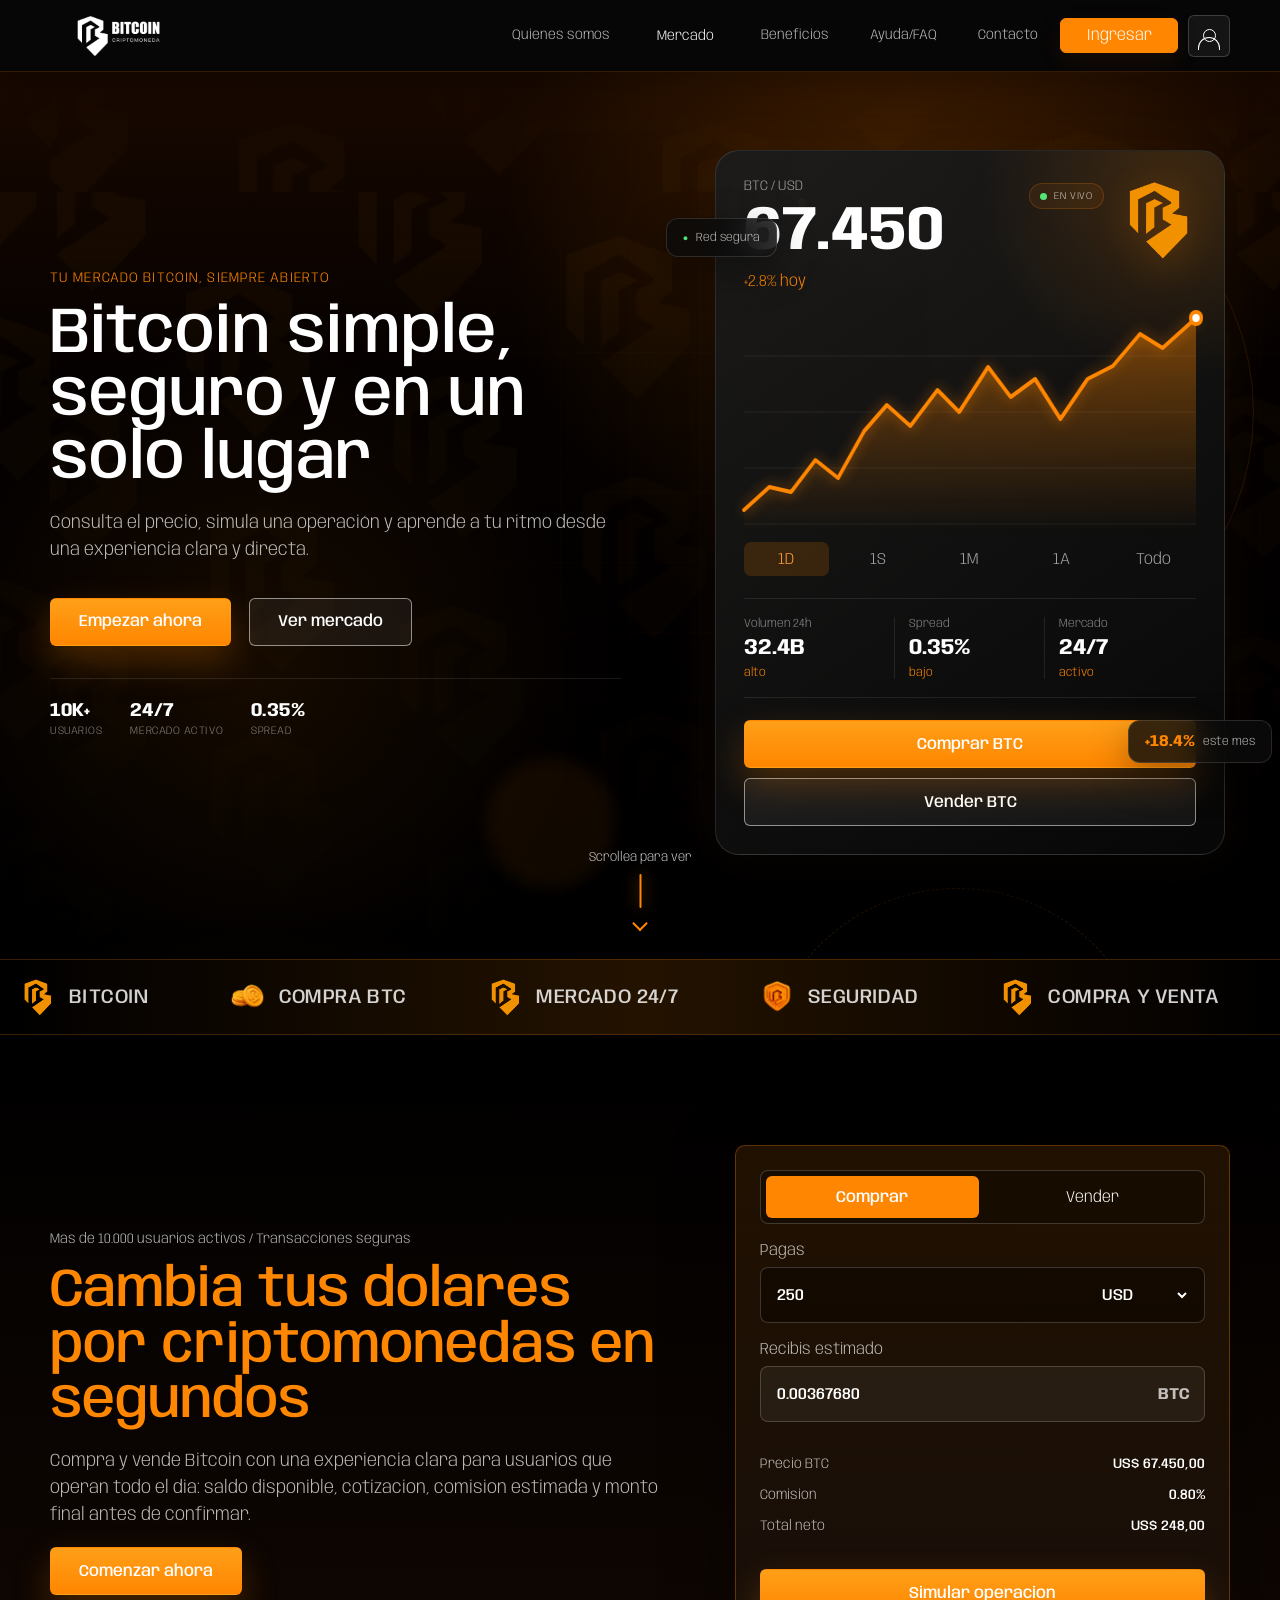
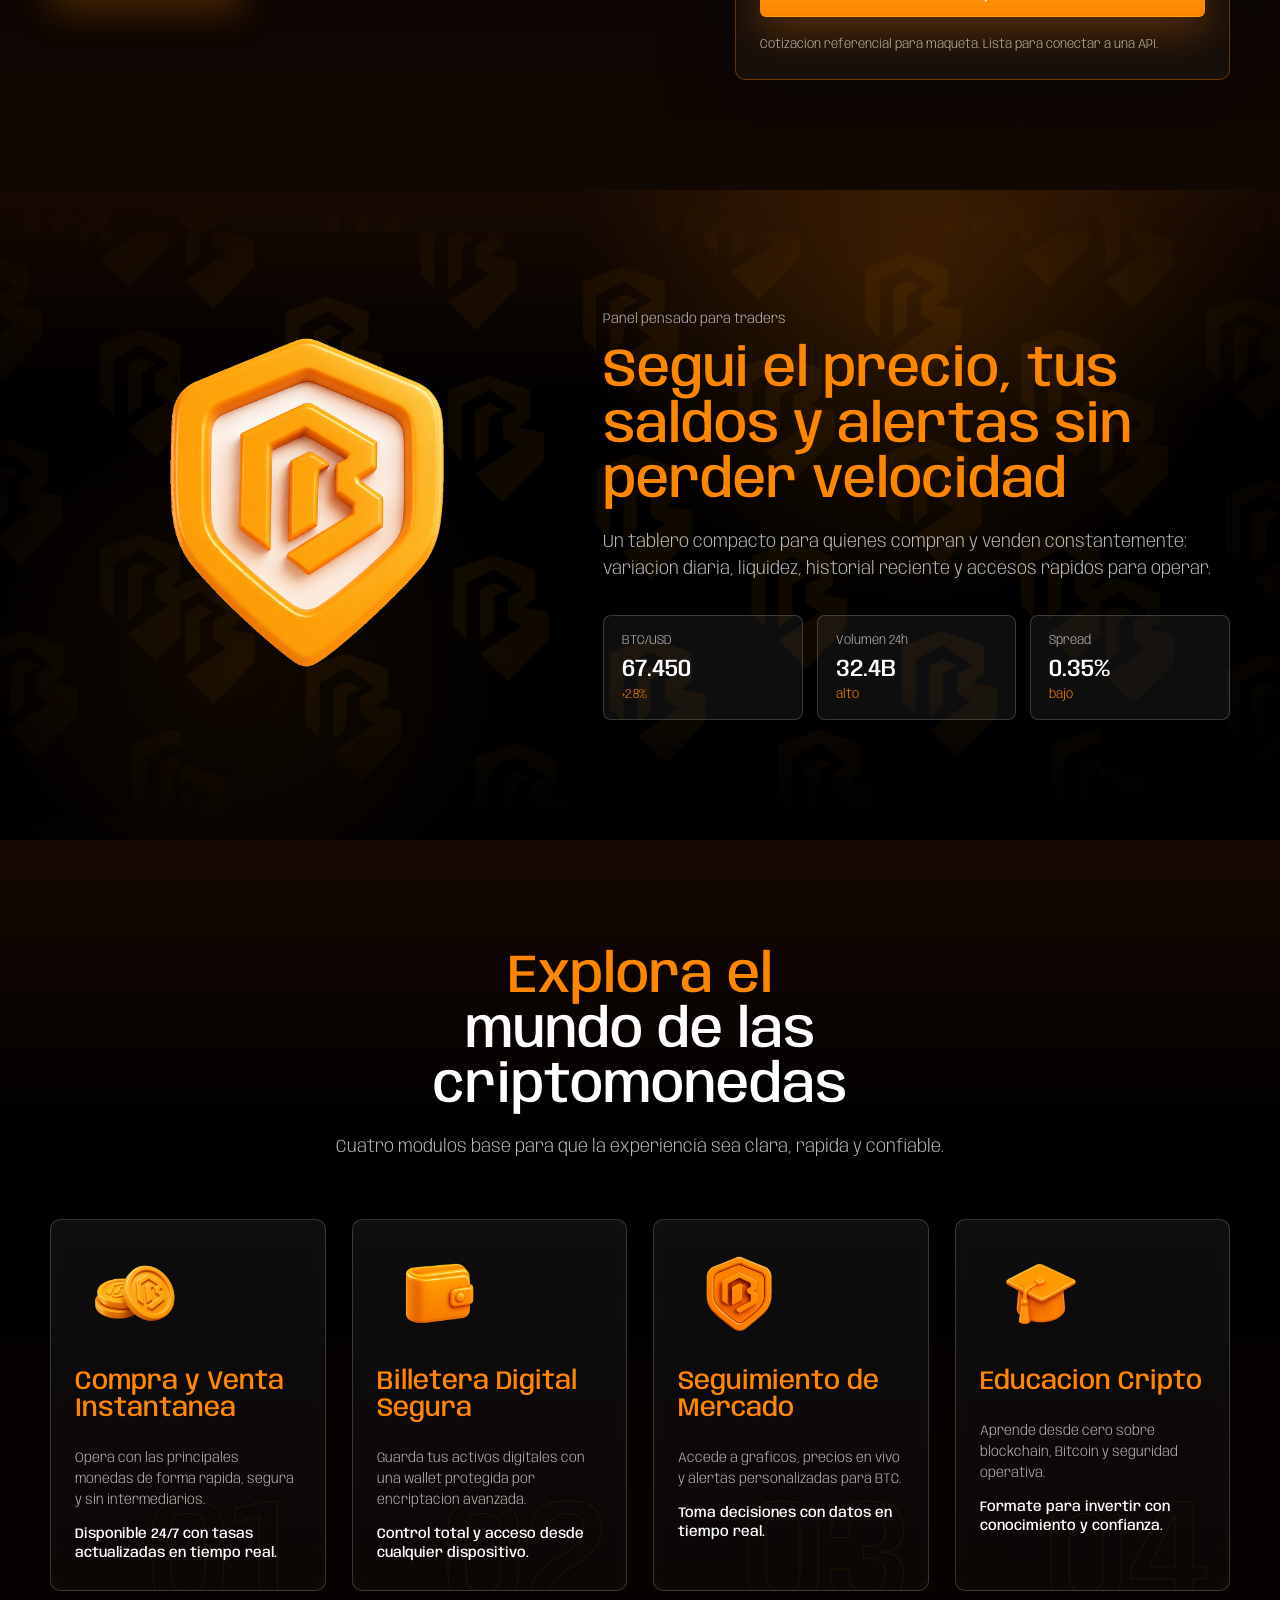
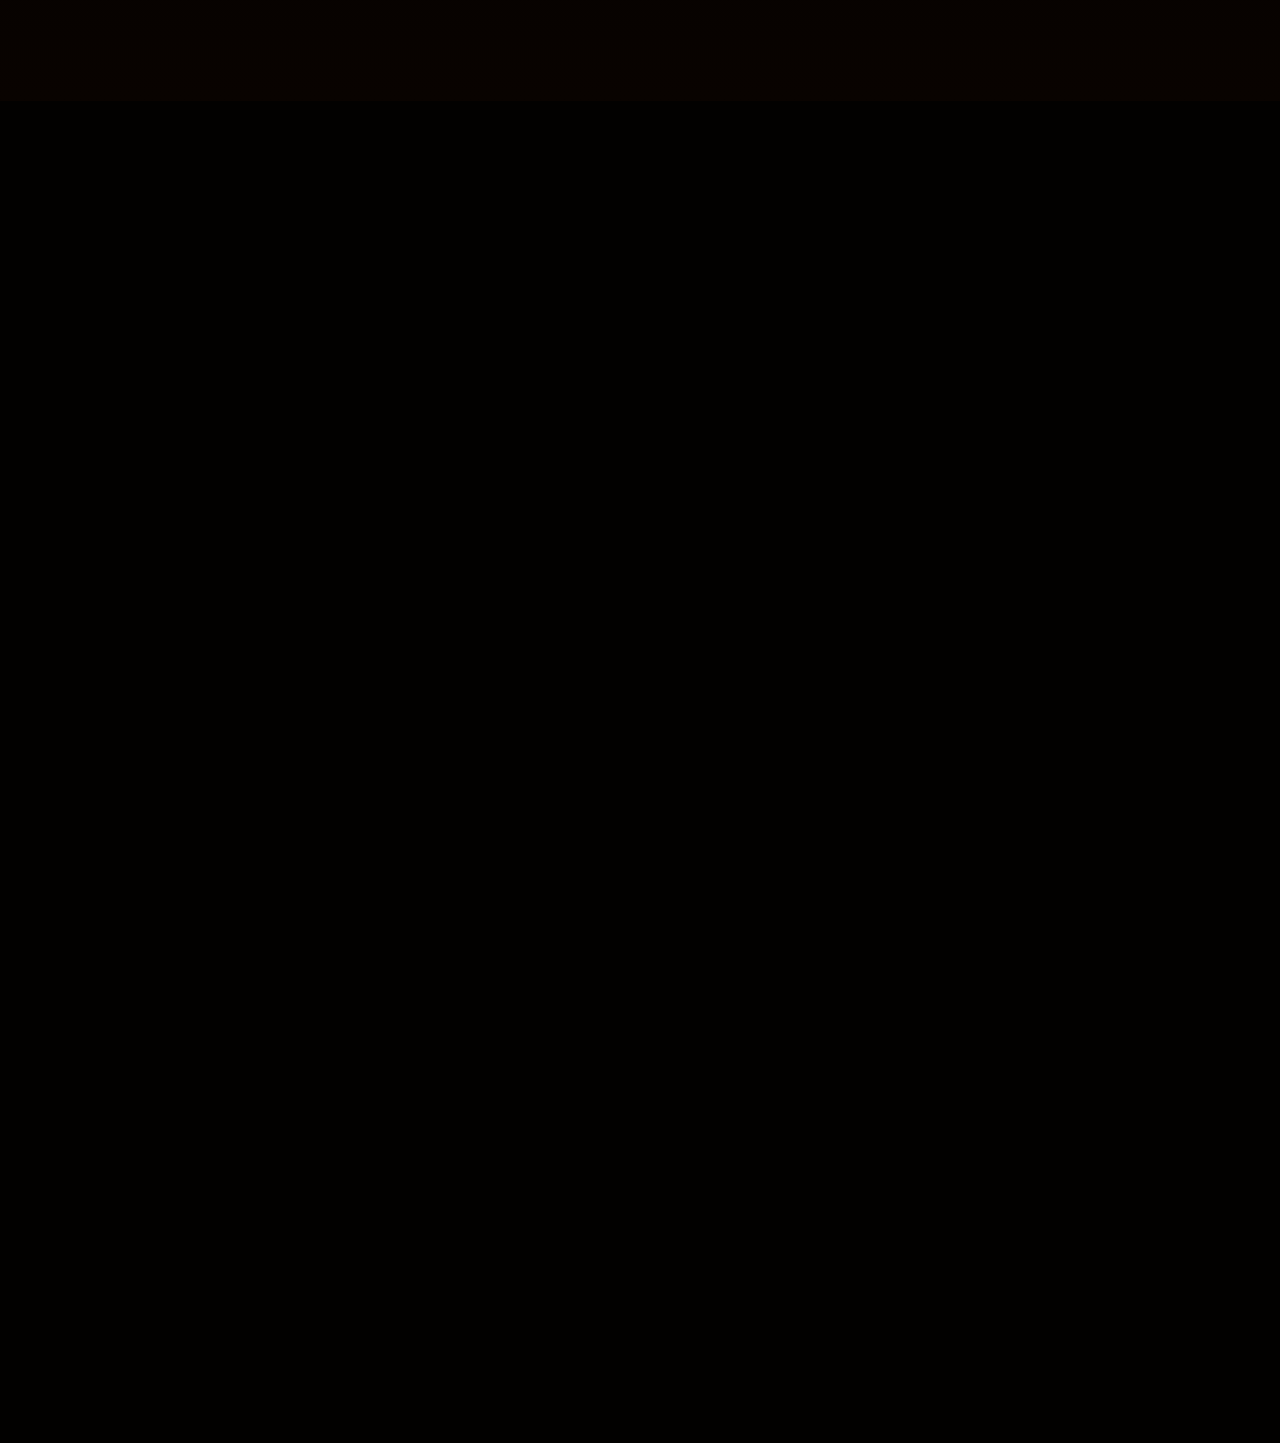
==== commit 66958e61: "Agregar movimiento y profundidad al home desktop" ====
--- a/index.html
+++ b/index.html
@@ -67,6 +67,14 @@
 
   <main>
     <section class="hero section-pattern" id="home">
+      <div class="hero-ambient" aria-hidden="true">
+        <i class="ambient-grid"></i>
+        <i class="ambient-orb orb-one"></i>
+        <i class="ambient-orb orb-two"></i>
+        <i class="ambient-ring ring-one"></i>
+        <i class="ambient-ring ring-two"></i>
+      </div>
+
       <div class="hero-copy reveal reveal-left">
         <p class="eyebrow">Tu mercado Bitcoin, siempre abierto</p>
         <h1>Bitcoin simple, seguro y en un solo lugar</h1>
@@ -74,6 +82,11 @@
         <div class="hero-actions">
           <a class="button button-primary" href="#operar">Empezar ahora</a>
           <a class="button button-outline" href="#mercado">Ver mercado</a>
+        </div>
+        <div class="hero-proof" aria-label="Datos destacados de la plataforma">
+          <span><strong>10K+</strong> usuarios</span>
+          <span><strong>24/7</strong> mercado activo</span>
+          <span><strong>0.35%</strong> spread</span>
         </div>
       </div>
 
@@ -85,6 +98,7 @@
               <strong>67.450</strong>
               <em>+2.8% hoy</em>
             </div>
+            <span class="market-live"><i></i> En vivo</span>
             <img src="assets/Logo/IsoNaranja.png" alt="Bitcoin">
           </div>
 
@@ -118,6 +132,8 @@
             <a class="button button-outline" href="Paginas/vender.html">Vender BTC</a>
           </div>
         </div>
+        <div class="desk-float desk-float-top"><span>●</span> Red segura</div>
+        <div class="desk-float desk-float-bottom"><strong>+18.4%</strong> este mes</div>
       </div>
 
       <a class="scroll-cue" href="#operar" aria-label="Scrollear para ver mas">
--- a/css/style.css
+++ b/css/style.css
@@ -3079,7 +3079,105 @@
 .dashboard-actions .button { width:100%; }
 .mobile-dock { display:none; }
 
+/* Movimiento y profundidad para la experiencia desktop. */
+.hero-ambient,
+.hero-ambient > * {
+  position:absolute;
+  pointer-events:none;
+}
+
+.hero-ambient { inset:0; z-index:-1; overflow:hidden; }
+.ambient-grid {
+  inset:0;
+  background-image:
+    linear-gradient(rgba(255,134,0,.045) 1px, transparent 1px),
+    linear-gradient(90deg, rgba(255,134,0,.045) 1px, transparent 1px);
+  background-size:70px 70px;
+  mask-image:radial-gradient(circle at 72% 48%, #000 0%, transparent 62%);
+  animation:gridDrift 18s linear infinite;
+}
+.ambient-orb { border-radius:50%; filter:blur(8px); }
+.orb-one { top:18%; right:9%; width:240px; height:240px; background:rgba(255,134,0,.12); animation:ambientFloat 9s ease-in-out infinite; }
+.orb-two { bottom:8%; left:38%; width:130px; height:130px; background:rgba(255,134,0,.07); animation:ambientFloat 7s 1.2s ease-in-out infinite reverse; }
+.ambient-ring { border:1px solid rgba(255,134,0,.16); border-radius:50%; }
+.ring-one { top:9%; right:2%; width:520px; height:520px; animation:slowSpin 28s linear infinite; }
+.ring-one::after { content:""; position:absolute; top:45px; left:63px; width:9px; height:9px; border-radius:50%; background:var(--orange); box-shadow:0 0 22px var(--orange); }
+.ring-two { right:10%; bottom:-36%; width:390px; height:390px; border-style:dashed; animation:slowSpin 20s linear infinite reverse; }
+
+.hero-proof { display:flex; gap:28px; margin-top:32px; padding-top:22px; border-top:1px solid rgba(255,255,255,.1); }
+.hero-proof span { display:grid; gap:4px; color:rgba(255,255,255,.48); font-size:11px; text-transform:uppercase; letter-spacing:.05em; }
+.hero-proof strong { color:#fff; font-size:19px; letter-spacing:0; }
+.hero-visual { perspective:1100px; }
+.market-dashboard {
+  --tilt-x:0deg;
+  --tilt-y:0deg;
+  transform:rotateX(var(--tilt-x)) rotateY(var(--tilt-y));
+  transform-style:preserve-3d;
+  will-change:transform;
+  transition:transform .18s ease-out, border-color .35s ease, box-shadow .35s ease;
+}
+.market-dashboard:hover { border-color:rgba(255,134,0,.3); box-shadow:0 38px 105px rgba(0,0,0,.72), 0 0 70px rgba(255,134,0,.13); }
+.market-dashboard > * { transform:translateZ(16px); }
+.market-dashboard::after {
+  content:"";
+  position:absolute;
+  inset:-50%;
+  z-index:3;
+  background:linear-gradient(110deg,transparent 42%,rgba(255,255,255,.06) 50%,transparent 58%);
+  transform:translateX(-55%) rotate(8deg);
+  animation:dashboardSheen 7s 2s ease-in-out infinite;
+  pointer-events:none;
+}
+.market-live { position:absolute; top:4px; right:92px; display:inline-flex; align-items:center; gap:7px; padding:7px 10px; border:1px solid rgba(255,134,0,.2); border-radius:999px; color:rgba(255,255,255,.72); background:rgba(255,134,0,.08); font-size:10px; text-transform:uppercase; letter-spacing:.08em; }
+.market-live i { width:7px; height:7px; border-radius:50%; background:#52e676; box-shadow:0 0 0 0 rgba(82,230,118,.6); animation:livePulse 1.8s ease-out infinite; }
+.desk-float { position:absolute; z-index:4; display:flex; align-items:center; gap:8px; padding:12px 16px; border:1px solid rgba(255,255,255,.13); border-radius:12px; color:rgba(255,255,255,.72); background:rgba(12,12,12,.82); box-shadow:0 14px 38px rgba(0,0,0,.34); backdrop-filter:blur(14px); font-size:12px; animation:badgeFloat 4.5s ease-in-out infinite; }
+.desk-float span { color:#52e676; font-size:9px; }
+.desk-float strong { color:var(--orange); font-size:16px; }
+.desk-float-top { top:68px; left:-45px; }
+.desk-float-bottom { right:-42px; bottom:92px; animation-delay:1.1s; }
+
+.chart-line { stroke-dasharray:900; stroke-dashoffset:900; animation:chartDraw 2.2s .5s cubic-bezier(.22,.8,.3,1) forwards; }
+.chart-area { opacity:0; animation:chartAreaIn 1.4s 1.25s ease forwards; }
+.price-chart circle { opacity:0; animation:pointIn .45s 2.45s ease forwards, pointGlow 2s 2.9s ease-in-out infinite; }
+.dashboard-head img { animation:coinHover 4.5s ease-in-out infinite; }
+.button-primary { position:relative; overflow:hidden; }
+.button-primary::after { content:""; position:absolute; top:-80%; left:-30%; width:18%; height:260%; background:rgba(255,255,255,.32); transform:rotate(22deg) translateX(-280%); transition:transform .65s ease; }
+.button-primary:hover::after { transform:rotate(22deg) translateX(780%); }
+.bitcoin-marquee:hover .marquee-track { animation-play-state:paused; }
+.trade-card,
+.ticker-grid article,
+.contact-card { transition:transform .35s ease, border-color .35s ease, box-shadow .35s ease; }
+.trade-card:hover,
+.contact-card:hover { border-color:rgba(255,134,0,.5); box-shadow:0 30px 90px rgba(0,0,0,.52),0 0 45px rgba(255,134,0,.07); transform:translateY(-6px); }
+.ticker-grid article:hover { border-color:rgba(255,134,0,.45); transform:translateY(-7px); box-shadow:0 16px 34px rgba(0,0,0,.28); }
+
+@keyframes gridDrift { to { transform:translate3d(70px,70px,0); } }
+@keyframes ambientFloat { 0%,100% { transform:translate3d(0,0,0) scale(1); } 50% { transform:translate3d(-28px,-22px,0) scale(1.12); } }
+@keyframes slowSpin { to { transform:rotate(360deg); } }
+@keyframes dashboardSheen { 0%,58% { transform:translateX(-55%) rotate(8deg); } 78%,100% { transform:translateX(55%) rotate(8deg); } }
+@keyframes livePulse { 70% { box-shadow:0 0 0 7px rgba(82,230,118,0); } 100% { box-shadow:0 0 0 0 rgba(82,230,118,0); } }
+@keyframes badgeFloat { 0%,100% { transform:translateY(0); } 50% { transform:translateY(-10px); } }
+@keyframes chartDraw { to { stroke-dashoffset:0; } }
+@keyframes chartAreaIn { to { opacity:1; } }
+@keyframes pointIn { to { opacity:1; } }
+@keyframes pointGlow { 0%,100% { filter:drop-shadow(0 0 2px rgba(255,134,0,.5)); } 50% { filter:drop-shadow(0 0 9px rgba(255,134,0,1)); } }
+@keyframes coinHover { 0%,100% { transform:translateY(0) rotate(0); } 50% { transform:translateY(-8px) rotate(3deg); } }
+
+@media (min-width:981px) {
+  .hero-copy.is-visible > * { animation:desktopRise .75s both; }
+  .hero-copy.is-visible > :nth-child(1) { animation-delay:.08s; }
+  .hero-copy.is-visible > :nth-child(2) { animation-delay:.18s; }
+  .hero-copy.is-visible > :nth-child(3) { animation-delay:.3s; }
+  .hero-copy.is-visible > :nth-child(4) { animation-delay:.42s; }
+  .hero-copy.is-visible > :nth-child(5) { animation-delay:.54s; }
+  @keyframes desktopRise { from { opacity:0; transform:translateY(22px); } to { opacity:1; transform:translateY(0); } }
+}
+
 @media (max-width: 860px) {
+  .hero-ambient,
+  .hero-proof,
+  .desk-float,
+  .market-live { display:none; }
   html { scroll-padding-top:64px; }
   body { overflow-x:hidden; padding-bottom:170px; background:#030303; }
   .topbar { position:fixed; width:100%; min-height:64px; padding:0 18px; justify-content:space-between; }
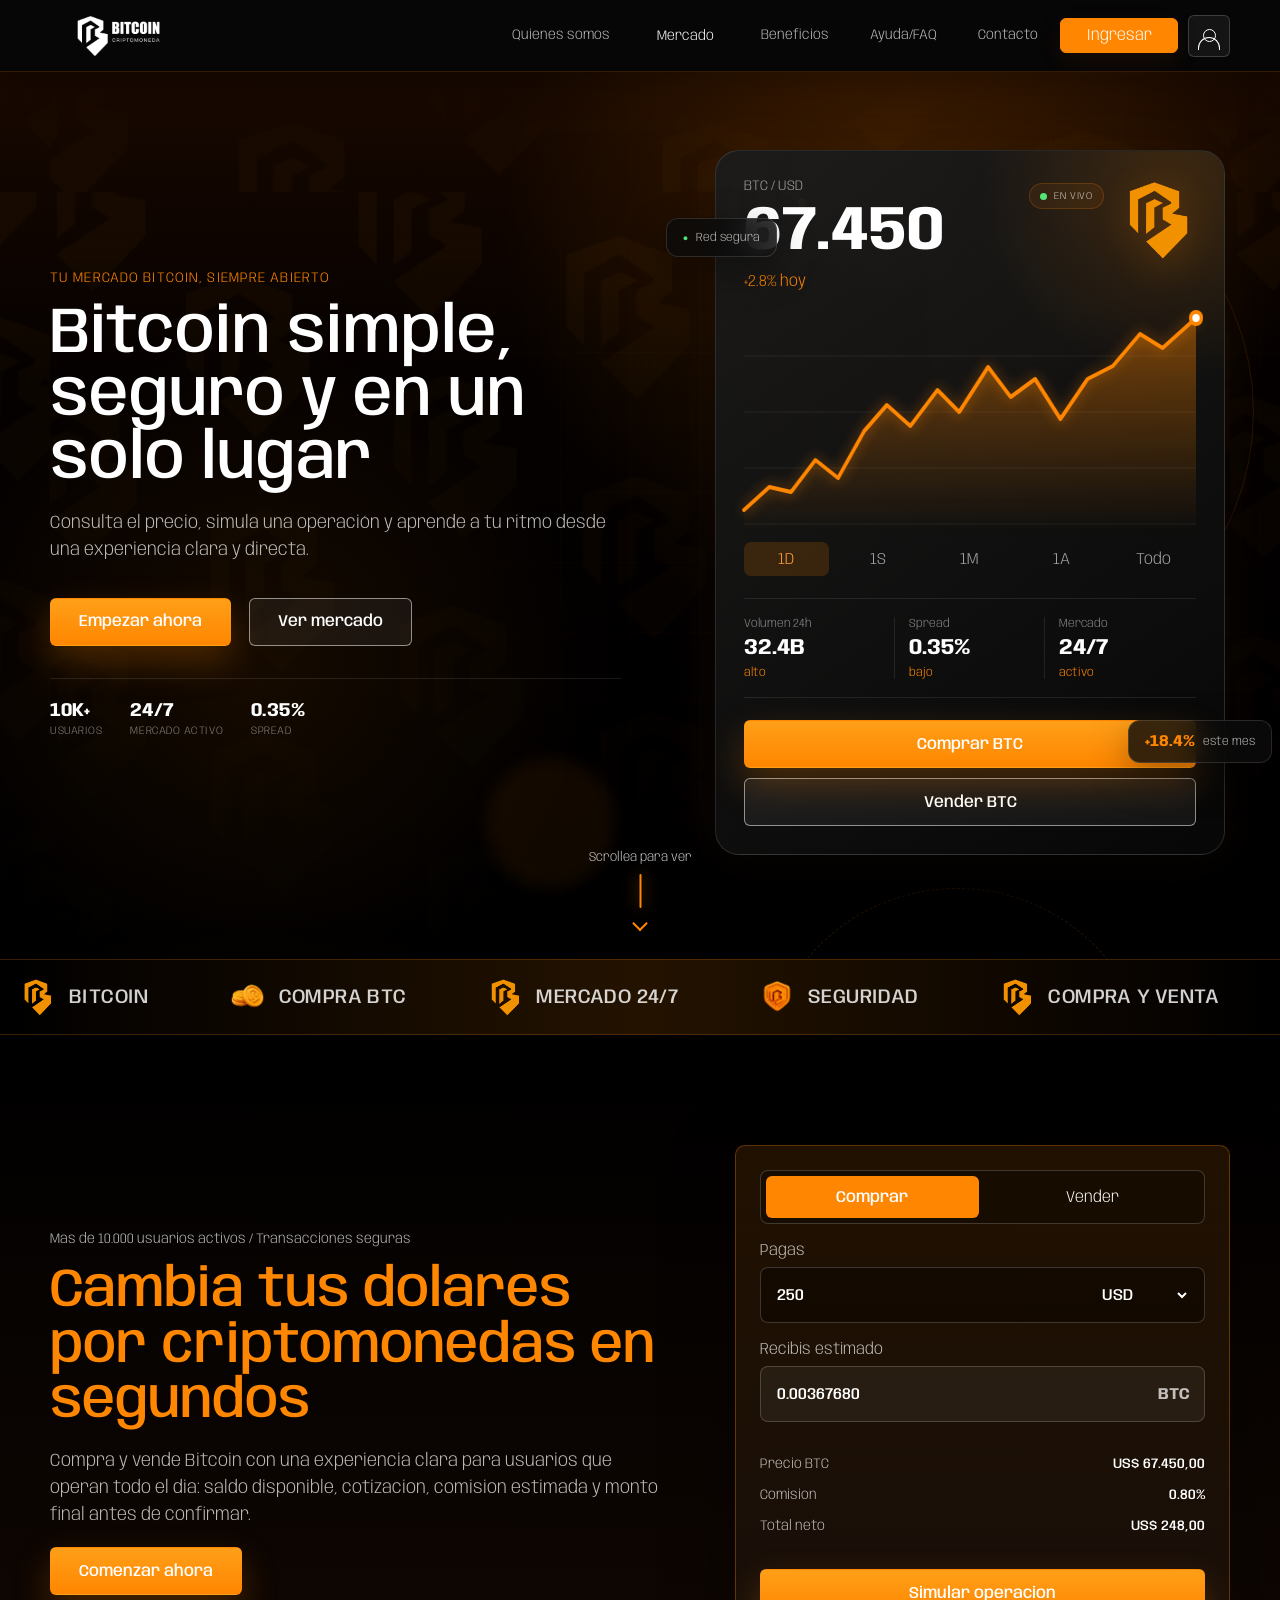
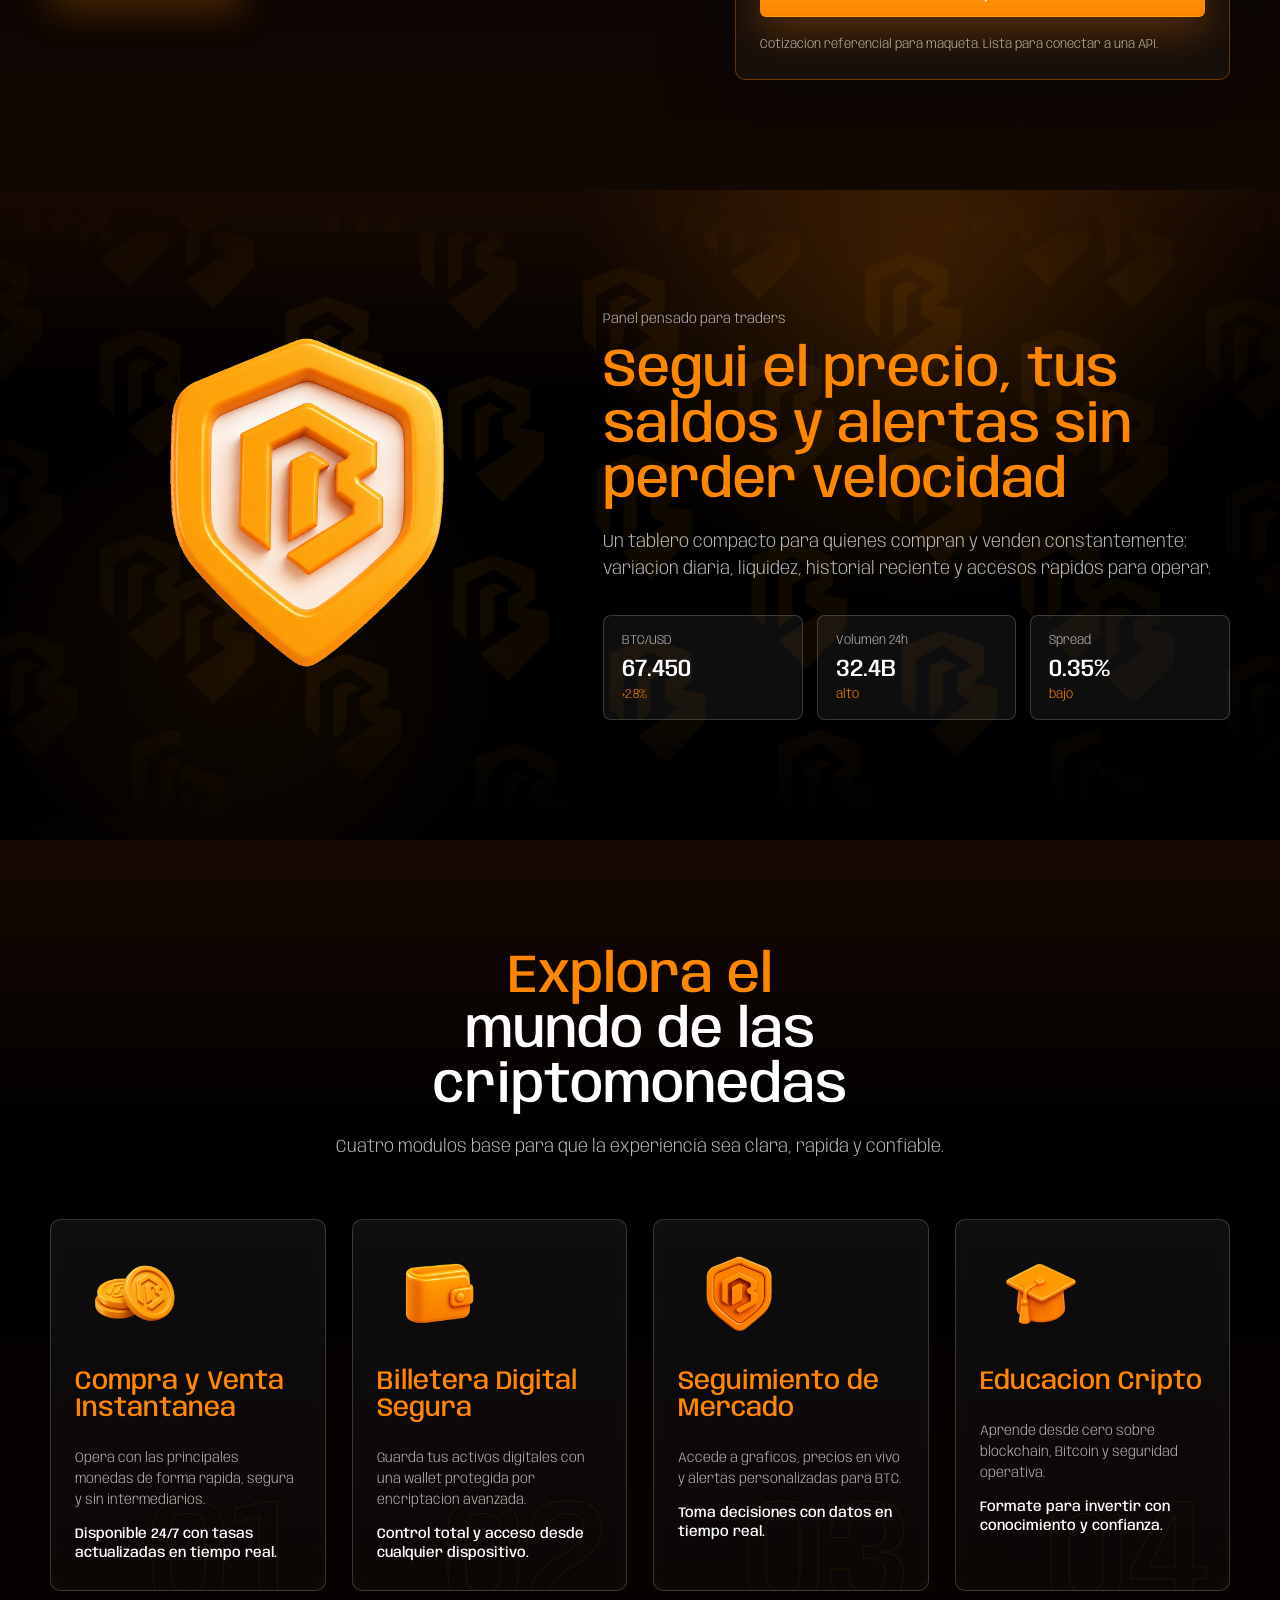
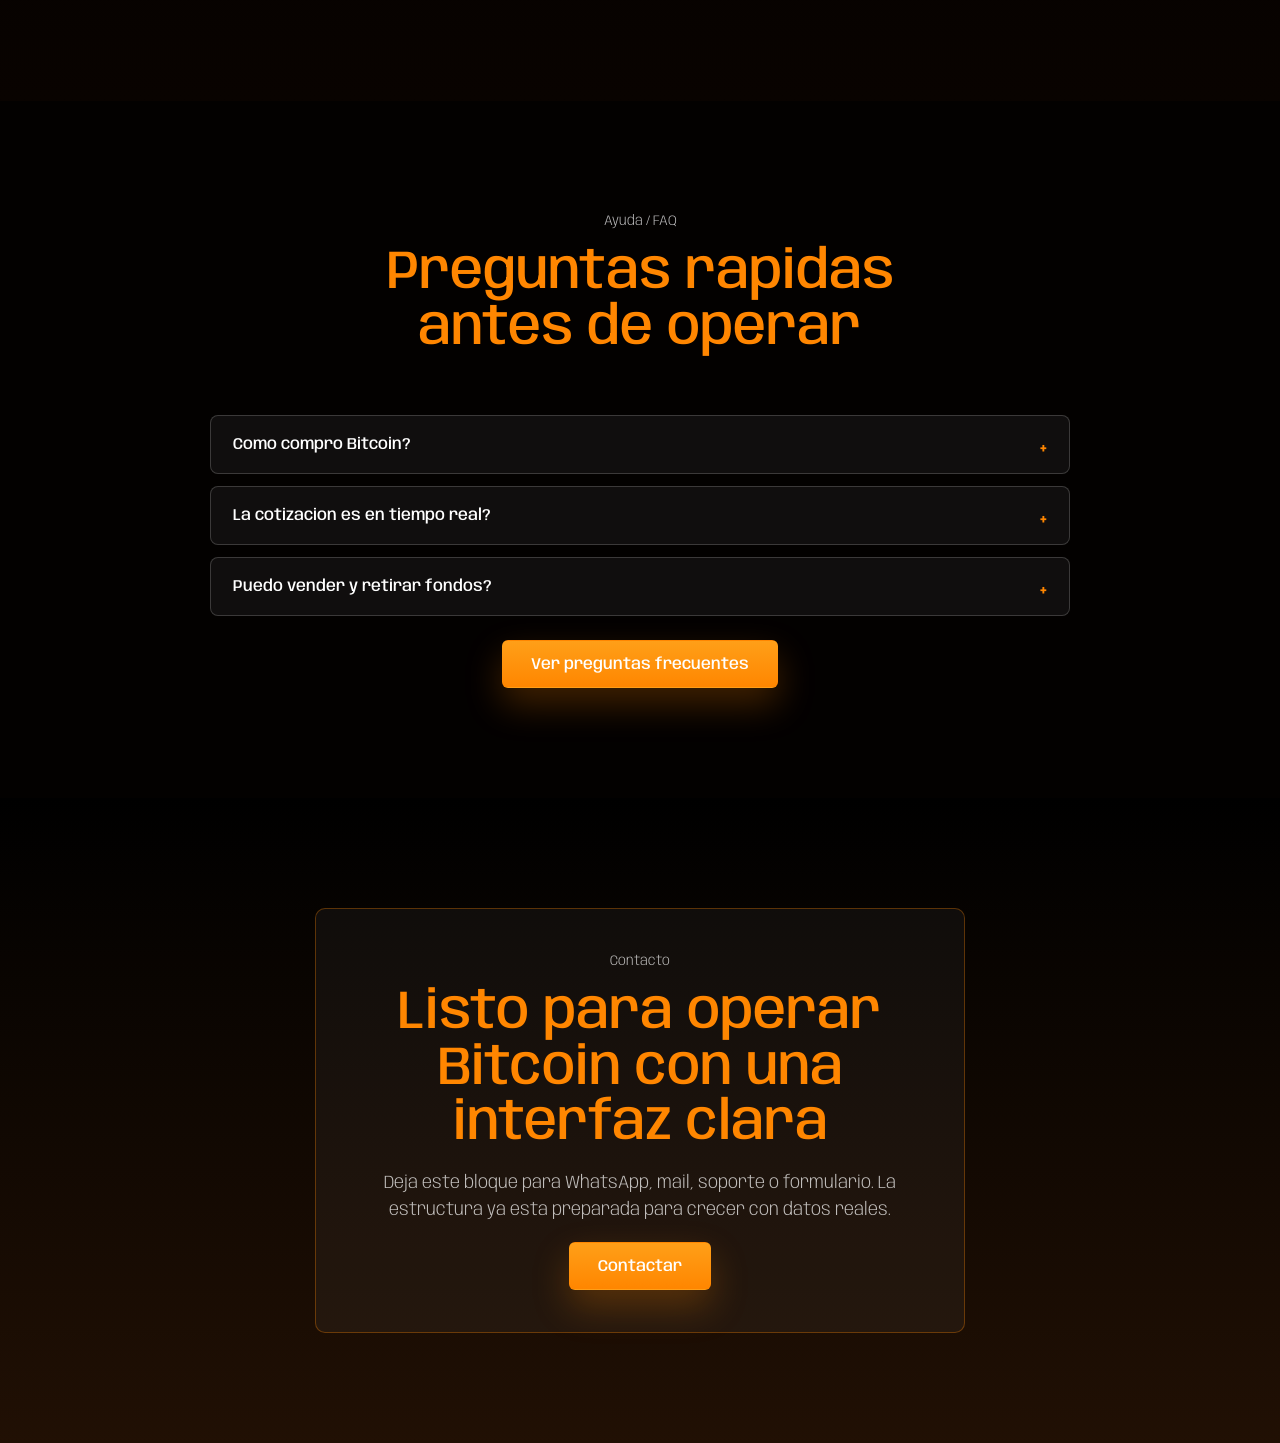
==== commit 1d92b153: "Corregir flujo del home mobile" ====
--- a/index.html
+++ b/index.html
@@ -131,6 +131,14 @@
             <a class="button button-primary" href="Paginas/comprar.html">Comprar BTC</a>
             <a class="button button-outline" href="Paginas/vender.html">Vender BTC</a>
           </div>
+
+          <nav class="mobile-dock" aria-label="Navegacion rapida">
+            <a class="active" href="#home"><span>⌂</span>Inicio</a>
+            <a href="#mercado"><span>▥</span>Mercado</a>
+            <a class="dock-main" href="#operar"><img src="assets/Logo/IsoBlanco.png" alt="Operar"></a>
+            <a href="Paginas/mi-cuenta.html"><span>▣</span>Wallet</a>
+            <a href="Paginas/ingresar.html"><span>○</span>Perfil</a>
+          </nav>
         </div>
         <div class="desk-float desk-float-top"><span>●</span> Red segura</div>
         <div class="desk-float desk-float-bottom"><strong>+18.4%</strong> este mes</div>
@@ -297,14 +305,6 @@
     </section>
   </main>
 
-  <nav class="mobile-dock" aria-label="Navegacion rapida">
-    <a class="active" href="#home"><span>⌂</span>Inicio</a>
-    <a href="#mercado"><span>▥</span>Mercado</a>
-    <a class="dock-main" href="#operar"><img src="assets/Logo/IsoBlanco.png" alt="Operar"></a>
-    <a href="Paginas/mi-cuenta.html"><span>▣</span>Wallet</a>
-    <a href="Paginas/ingresar.html"><span>○</span>Perfil</a>
-  </nav>
-
   <script src="js/script.js"></script>
 </body>
 </html>
--- a/css/style.css
+++ b/css/style.css
@@ -3179,8 +3179,8 @@
   .desk-float,
   .market-live { display:none; }
   html { scroll-padding-top:64px; }
-  body { overflow-x:hidden; padding-bottom:170px; background:#030303; }
-  .topbar { position:fixed; width:100%; min-height:64px; padding:0 18px; justify-content:space-between; }
+  body { overflow-x:hidden; padding-bottom:0; background:#030303; }
+  .topbar { position:sticky; width:100%; min-height:64px; padding:0 18px; justify-content:space-between; }
   .menu-toggle { display:block; order:0; width:40px; height:40px; padding:0; background:transparent; }
   .brand { position:absolute; left:50%; min-width:0; transform:translateX(-50%); }
   .brand img { width:122px; height:42px; }
@@ -3188,7 +3188,7 @@
   .account-actions { margin-left:auto; }
   .account-icon-link { width:40px; height:40px; border-radius:50%; }
   .mobile-menu { top:64px; height:calc(100dvh - 64px); }
-  main { padding-top:64px; }
+  main { padding-top:0; }
   .hero {
     grid-template-columns:1fr;
     gap:26px;
@@ -3209,24 +3209,24 @@
   .market-dashboard { width:100%; max-width:100%; }
   .scroll-cue { display:none; }
   .mobile-dock {
-    position:fixed;
-    right:14px;
-    bottom:calc(76px + env(safe-area-inset-bottom));
-    left:14px;
-    z-index:60;
+    position:relative;
+    inset:auto;
+    z-index:2;
     display:grid; grid-template-columns:repeat(5,1fr); align-items:end;
     height:68px;
+    width:100%;
+    margin-top:16px;
     padding:9px 8px 8px;
     border:1px solid rgba(255,255,255,.13);
     border-radius:22px;
     background:rgba(8,8,8,.9);
-    box-shadow:0 18px 45px rgba(0,0,0,.58), inset 0 1px rgba(255,255,255,.04);
+    box-shadow:0 12px 30px rgba(0,0,0,.38), inset 0 1px rgba(255,255,255,.04);
     backdrop-filter:blur(20px);
   }
   .mobile-dock a { display:grid; min-width:0; place-items:center; gap:4px; color:rgba(255,255,255,.52); font-size:10px; line-height:1; }
   .mobile-dock a span { font-size:20px; line-height:1; }
   .mobile-dock a.active { color:var(--orange); }
-  .mobile-dock .dock-main { align-self:center; width:54px; height:54px; margin:0 auto 9px; border:2px solid rgba(255,255,255,.18); border-radius:50%; background:linear-gradient(145deg,#ff9e25,#ff7500); box-shadow:0 8px 25px rgba(255,134,0,.35); }
+  .mobile-dock .dock-main { align-self:center; width:52px; height:52px; margin:0 auto 7px; border:2px solid rgba(255,255,255,.18); border-radius:50%; background:linear-gradient(145deg,#ff9e25,#ff7500); box-shadow:0 8px 25px rgba(255,134,0,.35); }
   .mobile-dock .dock-main img { width:34px; }
 }
 
@@ -3249,5 +3249,5 @@
   .market-stats strong { font-size:18px; }
   .market-stats span { font-size:10px; }
   .dashboard-actions .button { min-height:46px; }
-  .mobile-dock { right:auto; left:10px; width:calc(100vw - 20px); }
-}
+  .mobile-dock { width:100%; }
+}
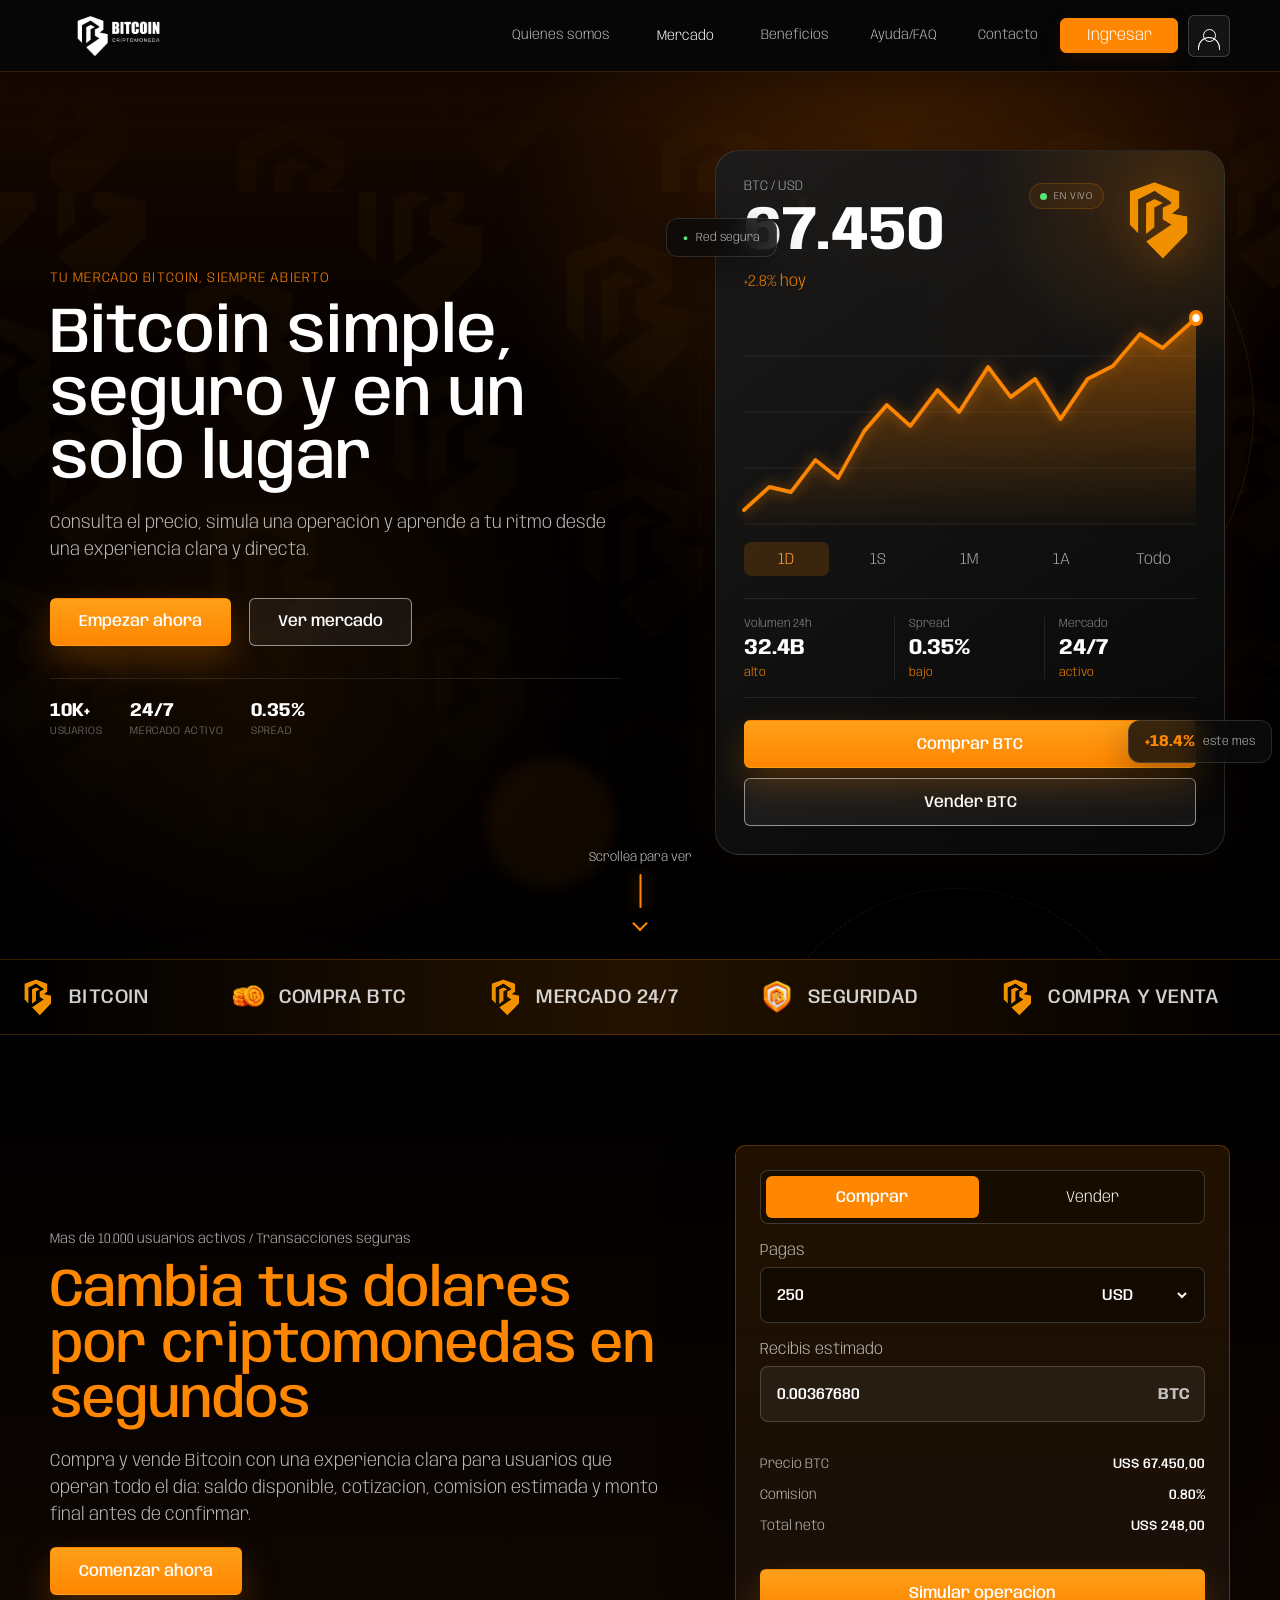
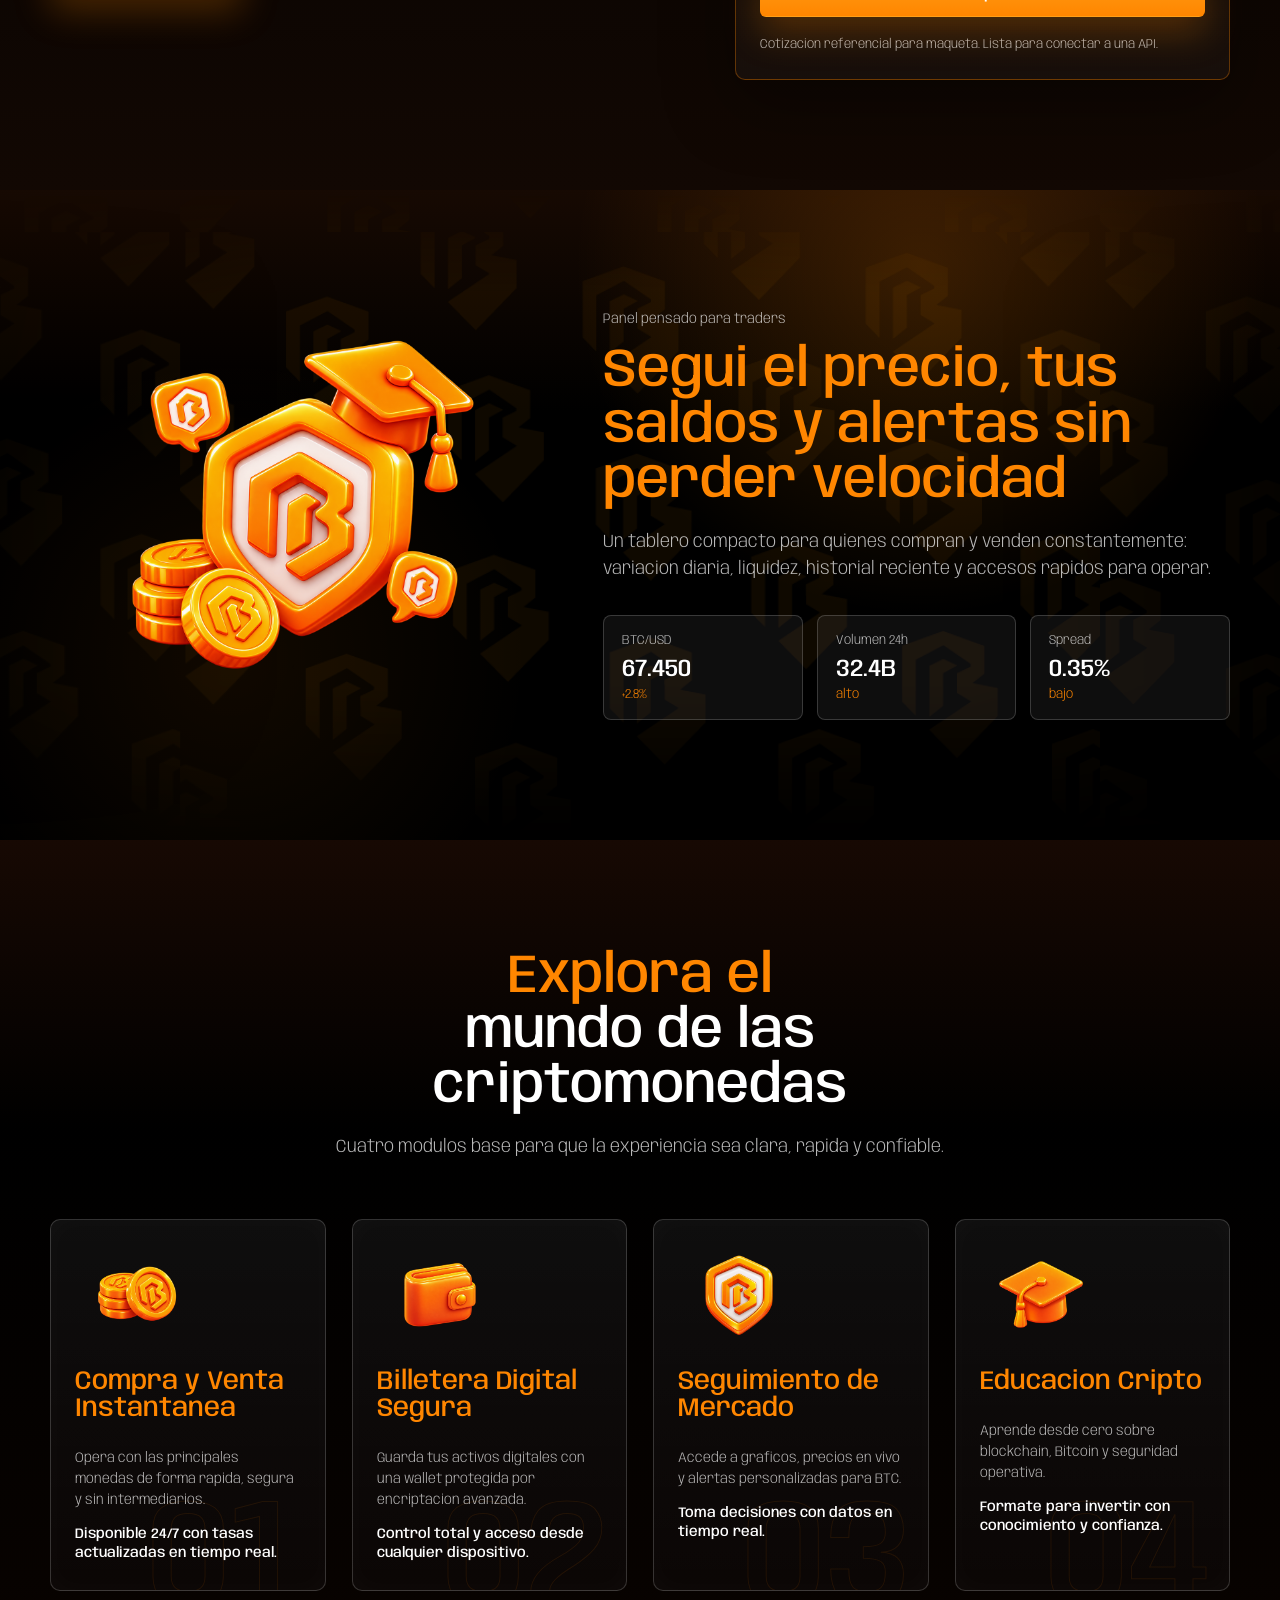
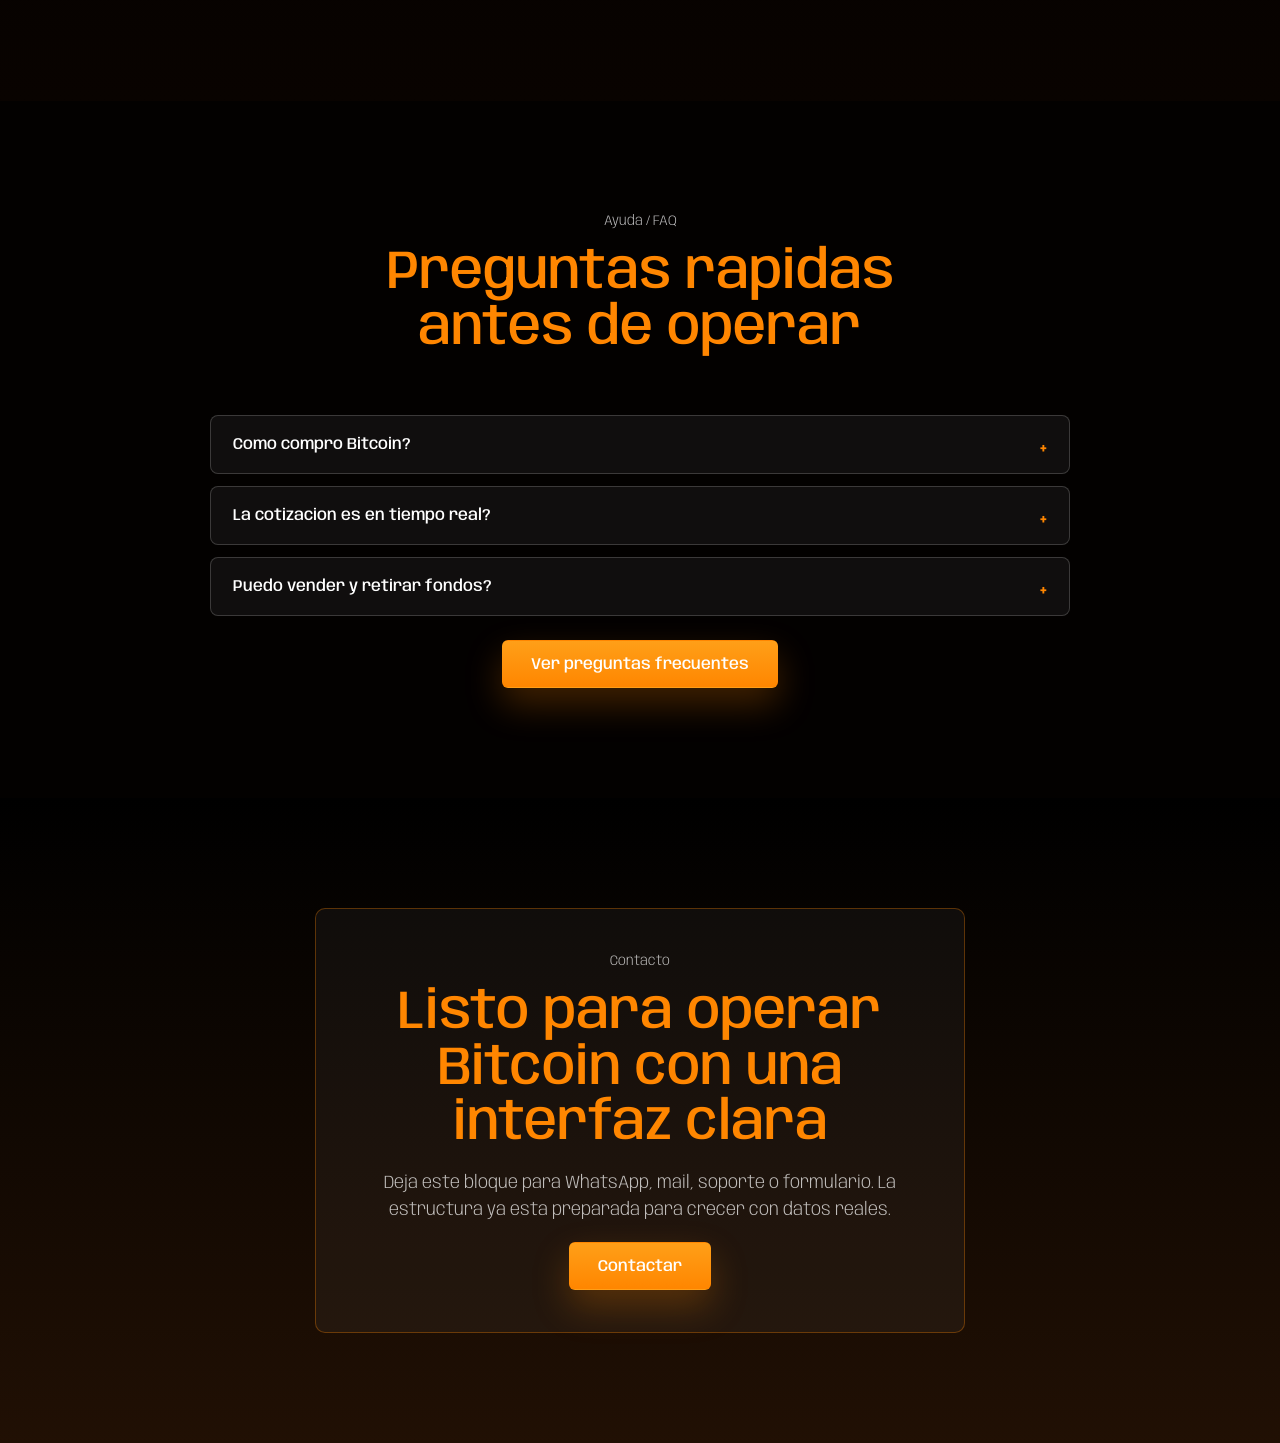
==== commit 818be6f2: "Actualizar recursos visuales del sitio" ====
--- a/index.html
+++ b/index.html
@@ -154,16 +154,16 @@
       <div class="marquee-track">
         <div class="marquee-group">
           <span><img src="assets/Logo/IsoNaranja.png" alt=""> Bitcoin</span>
-          <span><img src="assets/RecursosWeb/Monedas.png" alt=""> Compra BTC</span>
+          <span><img src="assets/IconoNuevosWeb/IconoMoneda.png" alt=""> Compra BTC</span>
           <span><img src="assets/Logo/IsoNaranja.png" alt=""> Mercado 24/7</span>
-          <span><img src="assets/RecursosWeb/Escudo.png" alt=""> Seguridad</span>
+          <span><img src="assets/IconoNuevosWeb/IconoEscudo2.png" alt=""> Seguridad</span>
           <span><img src="assets/Logo/IsoNaranja.png" alt=""> Compra y venta</span>
         </div>
         <div class="marquee-group" aria-hidden="true">
           <span><img src="assets/Logo/IsoNaranja.png" alt=""> Bitcoin</span>
-          <span><img src="assets/RecursosWeb/Monedas.png" alt=""> Compra BTC</span>
+          <span><img src="assets/IconoNuevosWeb/IconoMoneda.png" alt=""> Compra BTC</span>
           <span><img src="assets/Logo/IsoNaranja.png" alt=""> Mercado 24/7</span>
-          <span><img src="assets/RecursosWeb/Escudo.png" alt=""> Seguridad</span>
+          <span><img src="assets/IconoNuevosWeb/IconoEscudo2.png" alt=""> Seguridad</span>
           <span><img src="assets/Logo/IsoNaranja.png" alt=""> Compra y venta</span>
         </div>
       </div>
@@ -211,7 +211,7 @@
 
     <section class="market-section section-pattern" id="mercado">
       <div class="market-visual reveal reveal-left">
-        <img src="assets/RecursosWeb/IconoHome2.png" alt="Icono Bitcoin">
+        <img src="assets/IconoNuevosWeb/IconoHome.png" alt="Icono Bitcoin">
       </div>
       <div class="market-copy reveal reveal-right">
         <p class="eyebrow">Panel pensado para traders</p>
@@ -245,25 +245,25 @@
 
       <div class="feature-grid">
         <article class="feature-card reveal" data-number="01">
-          <img src="assets/RecursosWeb/Monedas.png" alt="">
+          <img src="assets/IconoNuevosWeb/IconoMoneda.png" alt="">
           <h3>Compra y Venta Instantanea</h3>
           <p>Opera con las principales monedas de forma rapida, segura y sin intermediarios.</p>
           <strong>Disponible 24/7 con tasas actualizadas en tiempo real.</strong>
         </article>
         <article class="feature-card reveal" data-number="02">
-          <img src="assets/RecursosWeb/Billetera.png" alt="">
+          <img src="assets/IconoNuevosWeb/IconoBilletera.png" alt="">
           <h3>Billetera Digital Segura</h3>
           <p>Guarda tus activos digitales con una wallet protegida por encriptacion avanzada.</p>
           <strong>Control total y acceso desde cualquier dispositivo.</strong>
         </article>
         <article class="feature-card reveal" data-number="03">
-          <img src="assets/RecursosWeb/Escudo.png" alt="">
+          <img src="assets/IconoNuevosWeb/IconoEscudo2.png" alt="">
           <h3>Seguimiento de Mercado</h3>
           <p>Accede a graficos, precios en vivo y alertas personalizadas para BTC.</p>
           <strong>Toma decisiones con datos en tiempo real.</strong>
         </article>
         <article class="feature-card reveal" data-number="04">
-          <img src="assets/RecursosWeb/Gorra.png" alt="">
+          <img src="assets/IconoNuevosWeb/IconoGorro.png" alt="">
           <h3>Educacion Cripto</h3>
           <p>Aprende desde cero sobre blockchain, Bitcoin y seguridad operativa.</p>
           <strong>Formate para invertir con conocimiento y confianza.</strong>
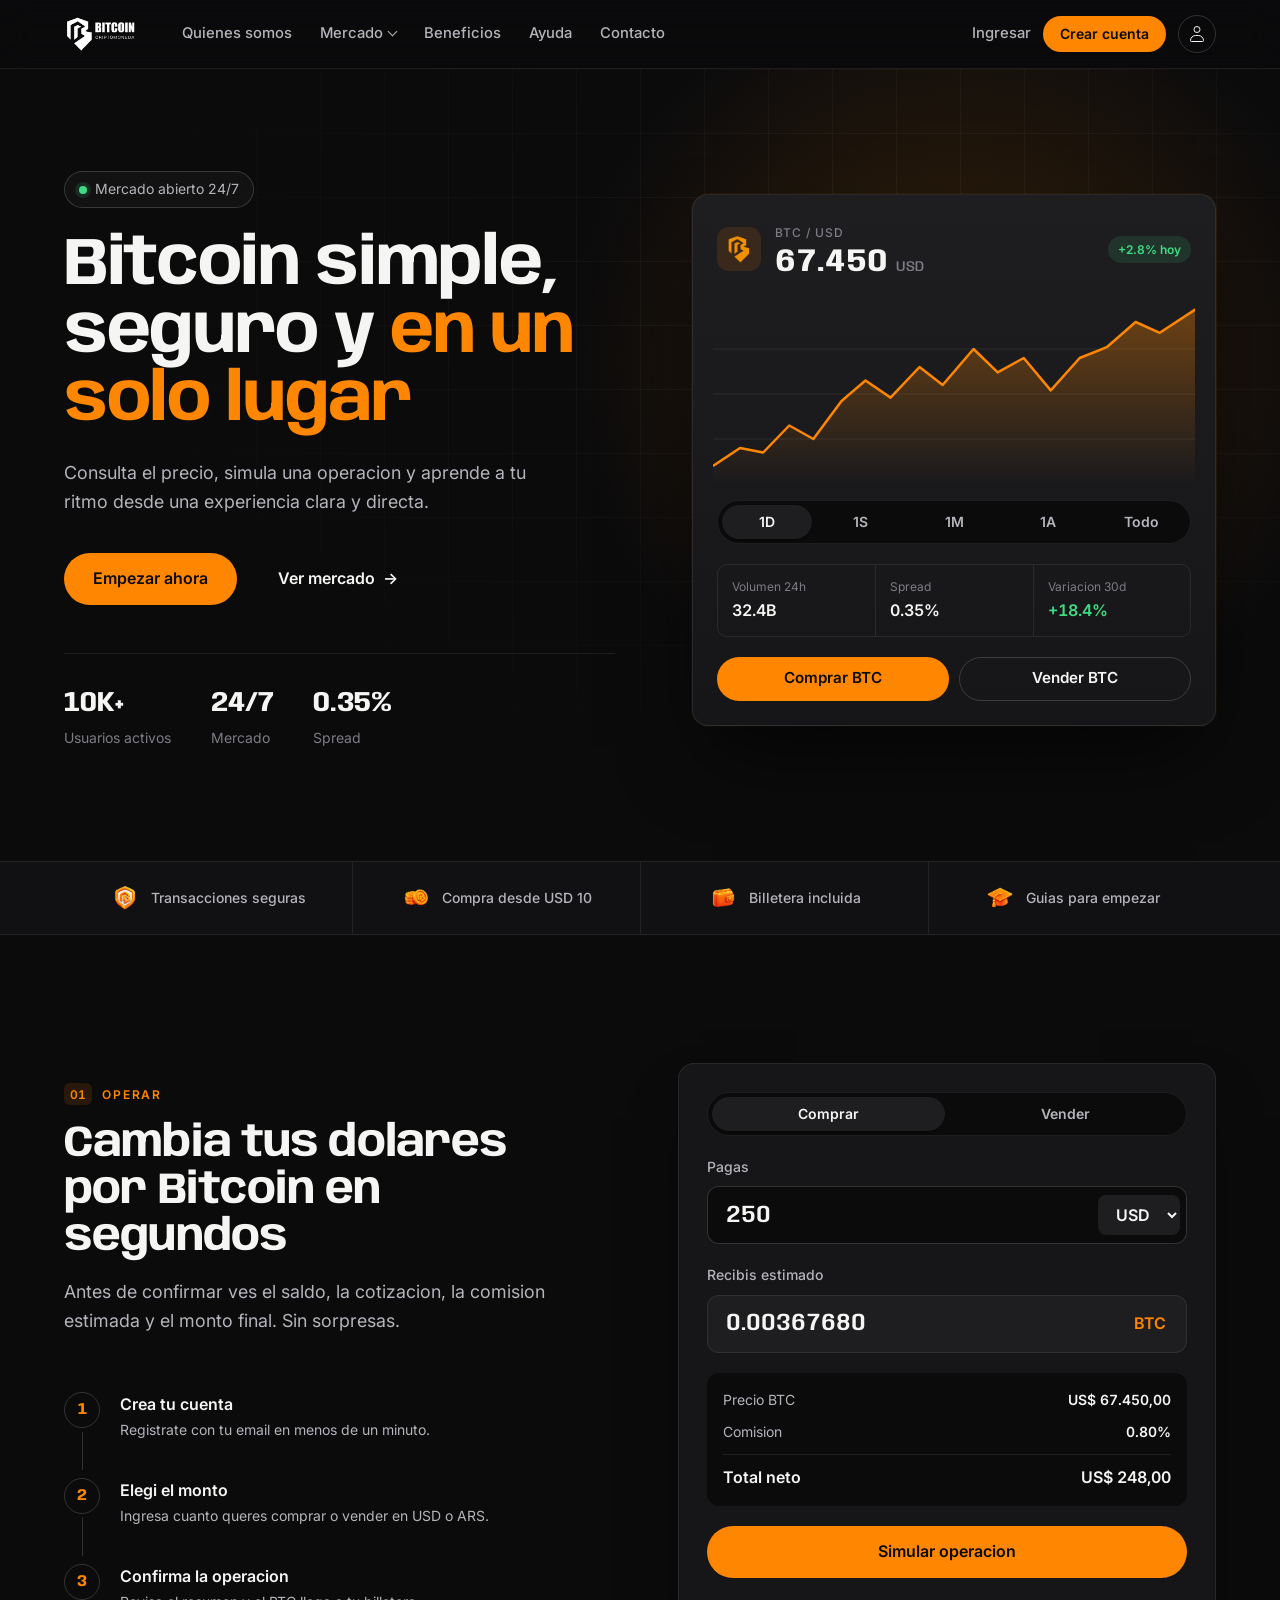
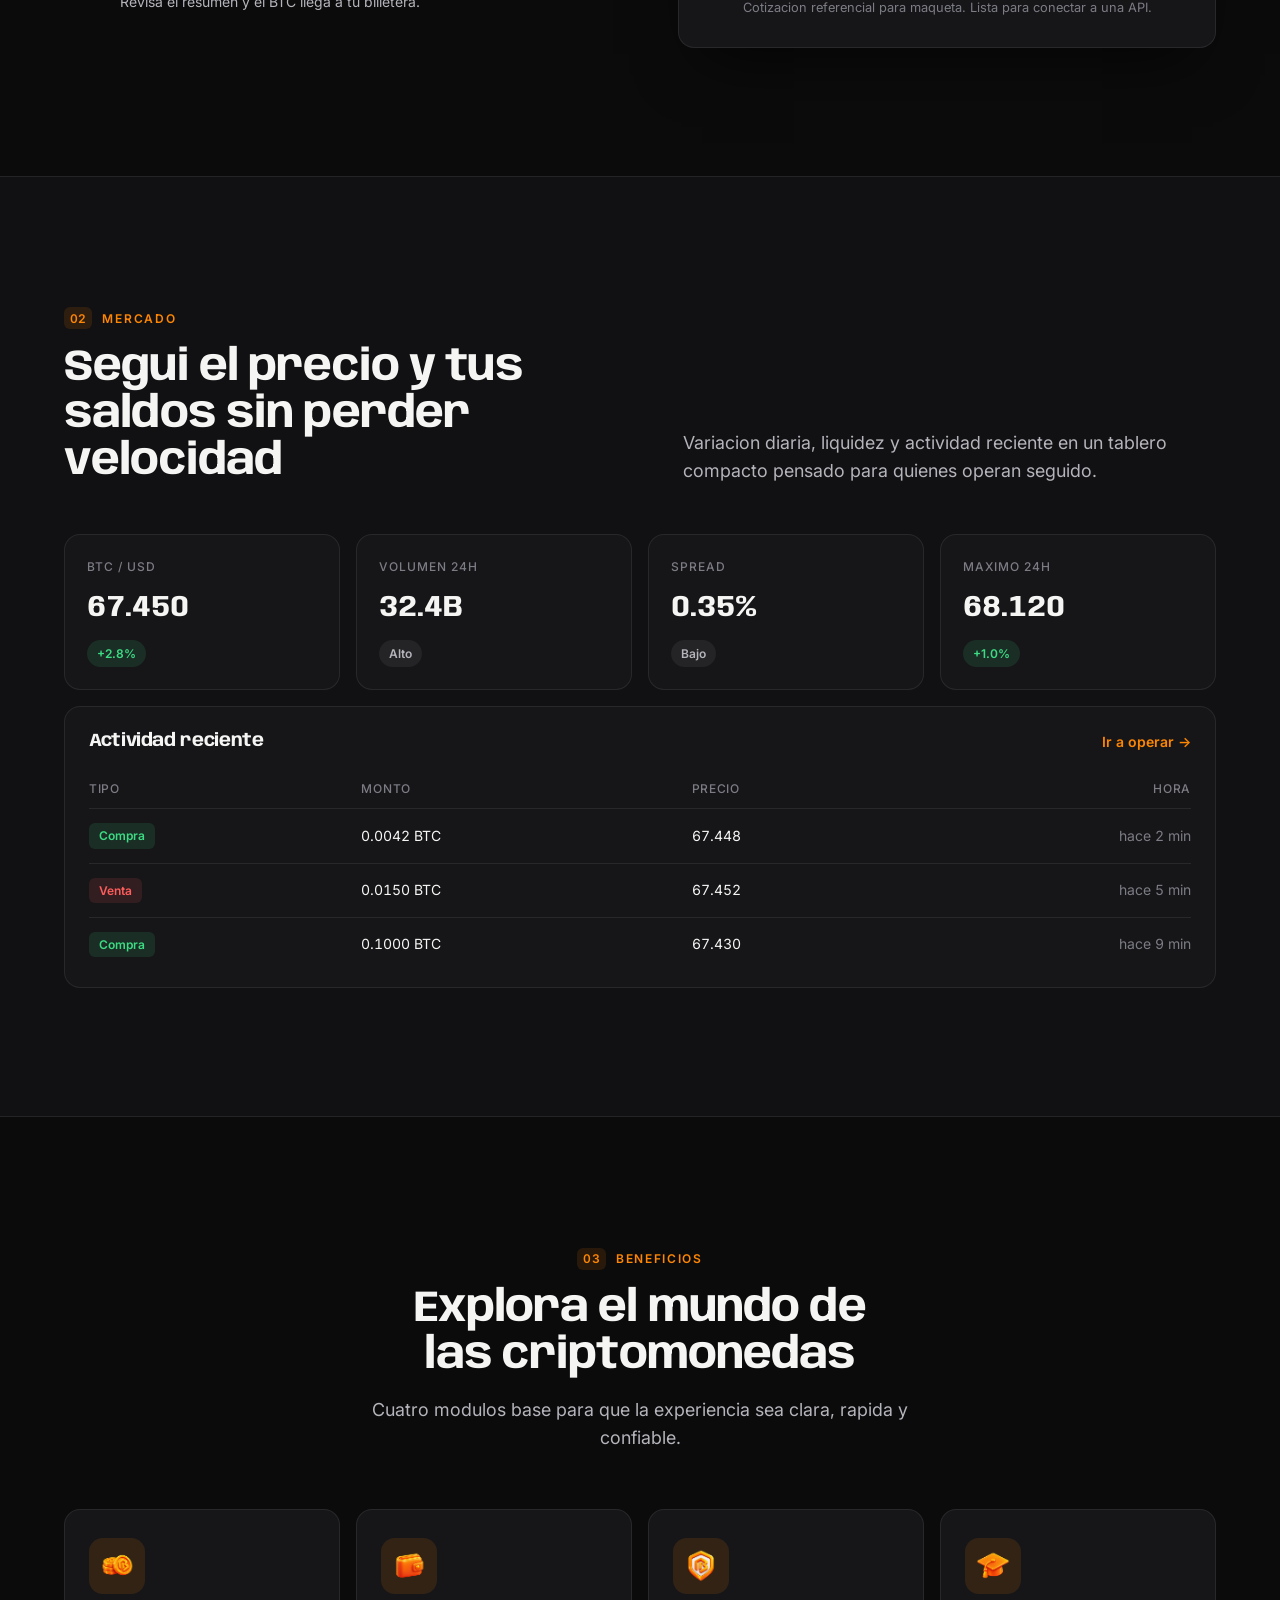
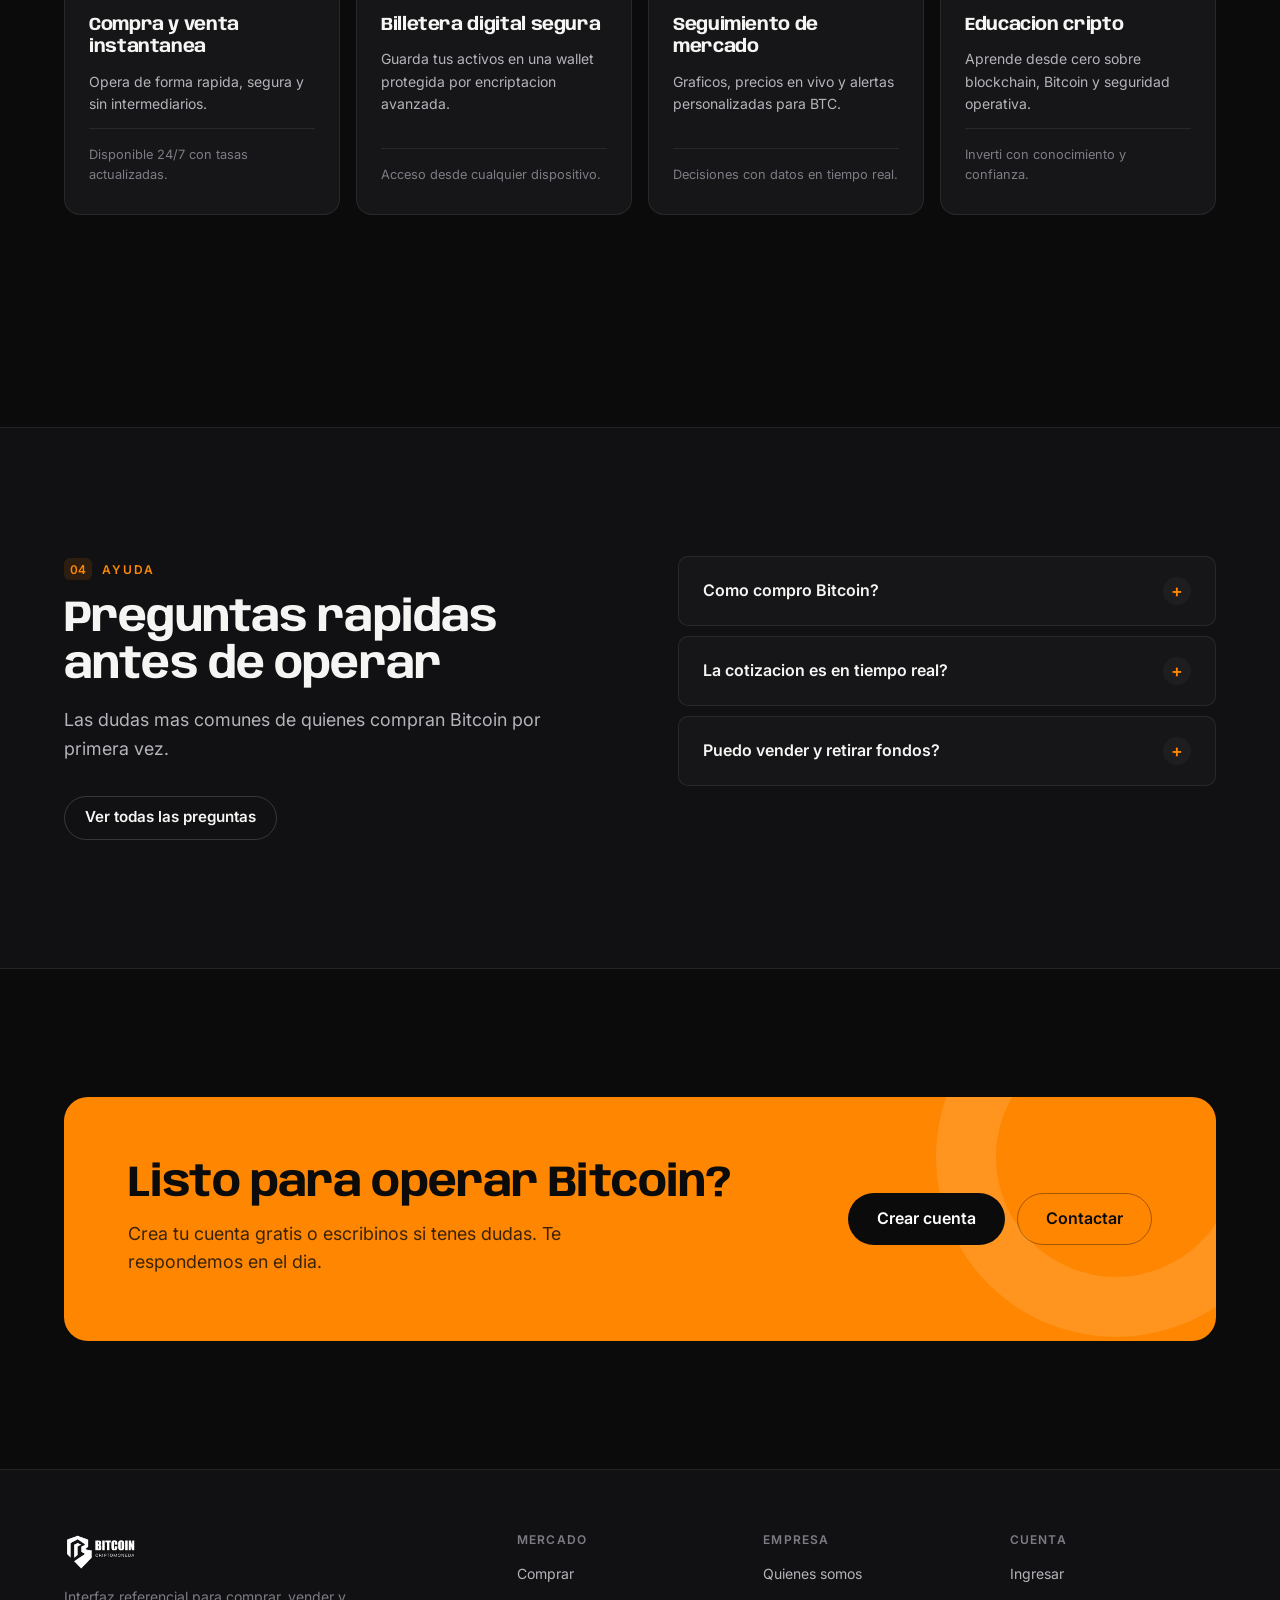
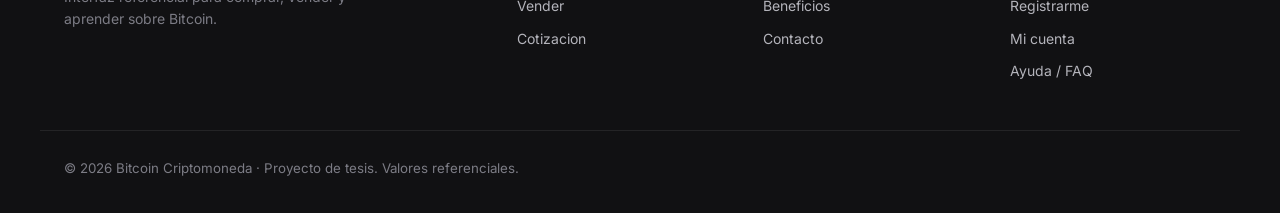
==== commit cb78b359: "Rediseñar home con nueva jerarquia visual Nuevo index.html organizado por secciones numeradas (Opera" ====
--- a/index.html
+++ b/index.html
@@ -8,302 +8,363 @@
   <link rel="icon" type="image/png" href="assets/Logo/IsoBlanco.png">
   <link rel="preconnect" href="https://fonts.googleapis.com">
   <link rel="preconnect" href="https://fonts.gstatic.com" crossorigin>
-  <link href="https://fonts.googleapis.com/css2?family=Anybody:wght@300;500&display=swap" rel="stylesheet">
-  <link rel="stylesheet" href="css/style.css">
+  <link href="https://fonts.googleapis.com/css2?family=Anybody:wght@400;600;700&family=Inter:wght@400;500;600&display=swap" rel="stylesheet">
+  <link rel="stylesheet" href="css/home.css">
 </head>
 <body>
+  <a class="skip-link" href="#main">Saltar al contenido</a>
+
+  <!-- Nivel 1: navegacion global -->
   <header class="topbar">
-    <button class="menu-toggle" type="button" aria-label="Abrir menu" aria-expanded="false" aria-controls="mobile-menu">
-      <span></span>
-      <span></span>
-      <span></span>
-    </button>
-
-    <a class="brand" href="#home" aria-label="Bitcoin inicio">
-      <img src="assets/Logo/LogoBlanco.png" alt="Bitcoin">
-      <span>Bitcoin</span>
-    </a>
-
-    <nav class="desktop-nav" aria-label="Menu principal">
-      <a href="Paginas/quienes-somos.html">Quienes somos</a>
-      <div class="nav-dropdown">
-        <button type="button">Mercado</button>
-        <div class="nav-dropdown-menu">
-          <a href="Paginas/comprar.html">Comprar</a>
-          <a href="Paginas/vender.html">Vender</a>
-        </div>
-      </div>
-      <a href="#beneficios">Beneficios</a>
-      <a href="Paginas/ayuda-faq.html">Ayuda/FAQ</a>
-      <a href="Paginas/contacto.html">Contacto</a>
-    </nav>
-
-    <div class="account-actions">
-      <a class="login-link" href="Paginas/ingresar.html">Ingresar</a>
-      <div class="account-menu">
-        <button class="account-icon-link" type="button" aria-label="Abrir menu de cuenta" aria-expanded="false">
-          <span class="account-icon"></span>
+    <div class="topbar-inner">
+      <a class="brand" href="#home" aria-label="Bitcoin inicio">
+        <img src="assets/Logo/LogoBlanco.png" alt="Bitcoin">
+      </a>
+
+      <nav class="desktop-nav" aria-label="Menu principal">
+        <a href="Paginas/quienes-somos.html">Quienes somos</a>
+        <div class="nav-dropdown">
+          <button type="button">Mercado <span class="chevron" aria-hidden="true"></span></button>
+          <div class="nav-dropdown-menu">
+            <a href="Paginas/comprar.html"><strong>Comprar</strong><small>Adquiri BTC con USD o ARS</small></a>
+            <a href="Paginas/vender.html"><strong>Vender</strong><small>Converti BTC a tu moneda</small></a>
+          </div>
+        </div>
+        <a href="Paginas/beneficios.html">Beneficios</a>
+        <a href="Paginas/ayuda-faq.html">Ayuda</a>
+        <a href="Paginas/contacto.html">Contacto</a>
+      </nav>
+
+      <div class="account-actions">
+        <a class="login-link" href="Paginas/ingresar.html">Ingresar</a>
+        <a class="button button-primary button-sm register-link" href="Paginas/registro.html">Crear cuenta</a>
+        <div class="account-menu">
+          <button class="account-icon-link" type="button" aria-label="Abrir menu de cuenta" aria-expanded="false">
+            <span class="account-icon"></span>
+          </button>
+          <div class="account-dropdown">
+            <div class="account-dropdown-title"><span class="account-icon"></span><strong data-session-greeting>Hola!</strong></div>
+            <a href="Paginas/mi-cuenta.html">Mi cuenta</a>
+            <a href="Paginas/registro.html">Registrarme</a>
+            <a href="Paginas/ingresar.html" data-logout>Cerrar sesion</a>
+          </div>
+        </div>
+        <button class="menu-toggle" type="button" aria-label="Abrir menu" aria-expanded="false" aria-controls="mobile-menu">
+          <span></span>
+          <span></span>
+          <span></span>
         </button>
-        <div class="account-dropdown">
-          <div class="account-dropdown-title"><span class="account-icon"></span><strong data-session-greeting>Hola!</strong></div>
-          <a href="Paginas/mi-cuenta.html">Mi cuenta</a>
-          <a href="Paginas/registro.html">Registrarme</a>
-          <a href="Paginas/ingresar.html" data-logout>Cerrar sesion</a>
-        </div>
       </div>
     </div>
   </header>
 
   <nav class="mobile-menu" id="mobile-menu" aria-label="Menu mobile">
+    <p class="mobile-menu-label">Explorar</p>
     <a href="#home">Inicio</a>
     <a href="Paginas/quienes-somos.html">Quienes somos</a>
-    <a href="Paginas/comprar.html">Comprar</a>
-    <a href="Paginas/vender.html">Vender</a>
-    <a href="#beneficios">Beneficios</a>
-    <a href="Paginas/ayuda-faq.html">Ayuda/FAQ</a>
+    <a href="Paginas/beneficios.html">Beneficios</a>
+    <a href="Paginas/ayuda-faq.html">Ayuda / FAQ</a>
     <a href="Paginas/contacto.html">Contacto</a>
-    <a href="Paginas/ingresar.html">Mi cuenta</a>
+    <p class="mobile-menu-label">Mercado</p>
+    <a href="Paginas/comprar.html">Comprar BTC</a>
+    <a href="Paginas/vender.html">Vender BTC</a>
+    <div class="mobile-menu-actions">
+      <a class="button button-outline" href="Paginas/ingresar.html">Ingresar</a>
+      <a class="button button-primary" href="Paginas/registro.html">Crear cuenta</a>
+    </div>
   </nav>
 
-  <main>
-    <section class="hero section-pattern" id="home">
-      <div class="hero-ambient" aria-hidden="true">
-        <i class="ambient-grid"></i>
-        <i class="ambient-orb orb-one"></i>
-        <i class="ambient-orb orb-two"></i>
-        <i class="ambient-ring ring-one"></i>
-        <i class="ambient-ring ring-two"></i>
-      </div>
-
-      <div class="hero-copy reveal reveal-left">
-        <p class="eyebrow">Tu mercado Bitcoin, siempre abierto</p>
-        <h1>Bitcoin simple, seguro y en un solo lugar</h1>
-        <p>Consulta el precio, simula una operación y aprende a tu ritmo desde una experiencia clara y directa.</p>
-        <div class="hero-actions">
-          <a class="button button-primary" href="#operar">Empezar ahora</a>
-          <a class="button button-outline" href="#mercado">Ver mercado</a>
-        </div>
-        <div class="hero-proof" aria-label="Datos destacados de la plataforma">
-          <span><strong>10K+</strong> usuarios</span>
-          <span><strong>24/7</strong> mercado activo</span>
-          <span><strong>0.35%</strong> spread</span>
-        </div>
-      </div>
-
-      <div class="hero-visual reveal reveal-right">
-        <div class="market-dashboard" aria-label="Resumen del mercado Bitcoin">
-          <div class="dashboard-head">
-            <div>
-              <span class="market-pair">BTC / USD</span>
-              <strong>67.450</strong>
-              <em>+2.8% hoy</em>
-            </div>
-            <span class="market-live"><i></i> En vivo</span>
-            <img src="assets/Logo/IsoNaranja.png" alt="Bitcoin">
-          </div>
-
-          <div class="price-chart" aria-hidden="true">
-            <svg viewBox="0 0 500 220" preserveAspectRatio="none">
-              <defs>
-                <linearGradient id="chartFill" x1="0" y1="0" x2="0" y2="1">
-                  <stop offset="0" stop-color="#ff8600" stop-opacity=".42"/>
-                  <stop offset="1" stop-color="#ff8600" stop-opacity="0"/>
-                </linearGradient>
-              </defs>
-              <path class="chart-grid" d="M0 42H500M0 98H500M0 154H500M0 210H500"/>
-              <path class="chart-area" d="M0 196 L28 173 L52 178 L79 146 L104 164 L133 117 L158 91 L184 112 L214 76 L238 98 L270 53 L295 83 L322 65 L350 105 L380 65 L408 52 L438 20 L463 34 L500 4 L500 220 L0 220Z"/>
-              <path class="chart-line" d="M0 196 L28 173 L52 178 L79 146 L104 164 L133 117 L158 91 L184 112 L214 76 L238 98 L270 53 L295 83 L322 65 L350 105 L380 65 L408 52 L438 20 L463 34 L500 4"/>
-              <circle cx="500" cy="4" r="6"/>
-            </svg>
-          </div>
-
-          <div class="chart-periods" aria-label="Periodo del grafico">
-            <button class="active" type="button">1D</button><button type="button">1S</button><button type="button">1M</button><button type="button">1A</button><button type="button">Todo</button>
-          </div>
-
-          <div class="market-stats">
-            <div><span>Volumen 24h</span><strong>32.4B</strong><em>alto</em></div>
-            <div><span>Spread</span><strong>0.35%</strong><em>bajo</em></div>
-            <div><span>Mercado</span><strong>24/7</strong><em>activo</em></div>
-          </div>
-
-          <div class="dashboard-actions">
-            <a class="button button-primary" href="Paginas/comprar.html">Comprar BTC</a>
-            <a class="button button-outline" href="Paginas/vender.html">Vender BTC</a>
-          </div>
-
-          <nav class="mobile-dock" aria-label="Navegacion rapida">
-            <a class="active" href="#home"><span>⌂</span>Inicio</a>
-            <a href="#mercado"><span>▥</span>Mercado</a>
-            <a class="dock-main" href="#operar"><img src="assets/Logo/IsoBlanco.png" alt="Operar"></a>
-            <a href="Paginas/mi-cuenta.html"><span>▣</span>Wallet</a>
-            <a href="Paginas/ingresar.html"><span>○</span>Perfil</a>
-          </nav>
-        </div>
-        <div class="desk-float desk-float-top"><span>●</span> Red segura</div>
-        <div class="desk-float desk-float-bottom"><strong>+18.4%</strong> este mes</div>
-      </div>
-
-      <a class="scroll-cue" href="#operar" aria-label="Scrollear para ver mas">
-        <span>Scrollea para ver</span>
-        <i></i>
-      </a>
-    </section>
-
-    <section class="bitcoin-marquee" aria-label="Cinta Bitcoin">
-      <div class="marquee-track">
-        <div class="marquee-group">
-          <span><img src="assets/Logo/IsoNaranja.png" alt=""> Bitcoin</span>
-          <span><img src="assets/IconoNuevosWeb/IconoMoneda.png" alt=""> Compra BTC</span>
-          <span><img src="assets/Logo/IsoNaranja.png" alt=""> Mercado 24/7</span>
-          <span><img src="assets/IconoNuevosWeb/IconoEscudo2.png" alt=""> Seguridad</span>
-          <span><img src="assets/Logo/IsoNaranja.png" alt=""> Compra y venta</span>
-        </div>
-        <div class="marquee-group" aria-hidden="true">
-          <span><img src="assets/Logo/IsoNaranja.png" alt=""> Bitcoin</span>
-          <span><img src="assets/IconoNuevosWeb/IconoMoneda.png" alt=""> Compra BTC</span>
-          <span><img src="assets/Logo/IsoNaranja.png" alt=""> Mercado 24/7</span>
-          <span><img src="assets/IconoNuevosWeb/IconoEscudo2.png" alt=""> Seguridad</span>
-          <span><img src="assets/Logo/IsoNaranja.png" alt=""> Compra y venta</span>
-        </div>
-      </div>
-    </section>
-
-    <section class="trade-section" id="operar">
-      <div class="trade-copy reveal reveal-left">
-        <p class="eyebrow">Mas de 10.000 usuarios activos / Transacciones seguras</p>
-        <h2>Cambia tus dolares por criptomonedas en segundos</h2>
-        <p>Compra y vende Bitcoin con una experiencia clara para usuarios que operan todo el dia: saldo disponible, cotizacion, comision estimada y monto final antes de confirmar.</p>
-        <a class="button button-primary" href="Paginas/ingresar.html">Comenzar ahora</a>
-      </div>
-
-      <form class="trade-card reveal reveal-right" id="trade-form">
-        <div class="trade-tabs" role="tablist" aria-label="Tipo de operacion">
-          <button class="trade-tab active" type="button" data-mode="buy">Comprar</button>
-          <button class="trade-tab" type="button" data-mode="sell">Vender</button>
-        </div>
-        <label>
-          <span>Pagas</span>
-          <div class="input-row">
-            <input id="fiat-input" type="number" min="0" value="250" inputmode="decimal">
-            <select id="fiat-currency" aria-label="Moneda fiat">
-              <option value="USD">USD</option>
-              <option value="ARS">ARS</option>
-            </select>
-          </div>
-        </label>
-        <label>
-          <span>Recibis estimado</span>
-          <div class="input-row muted-row">
-            <input id="btc-output" type="text" readonly>
-            <strong>BTC</strong>
-          </div>
-        </label>
-        <div class="trade-summary">
-          <p><span>Precio BTC</span><strong id="btc-price">USD 67.450</strong></p>
-          <p><span>Comision</span><strong id="fee-output">0.80%</strong></p>
-          <p><span>Total neto</span><strong id="net-output">USD 248.00</strong></p>
-        </div>
-        <button class="button button-primary full-button" type="submit">Simular operacion</button>
-        <p class="form-note" id="trade-message" aria-live="polite">Cotizacion referencial para maqueta. Lista para conectar a una API.</p>
-      </form>
-    </section>
-
-    <section class="market-section section-pattern" id="mercado">
-      <div class="market-visual reveal reveal-left">
-        <img src="assets/IconoNuevosWeb/IconoHome.png" alt="Icono Bitcoin">
-      </div>
-      <div class="market-copy reveal reveal-right">
-        <p class="eyebrow">Panel pensado para traders</p>
-        <h2>Segui el precio, tus saldos y alertas sin perder velocidad</h2>
-        <p>Un tablero compacto para quienes compran y venden constantemente: variacion diaria, liquidez, historial reciente y accesos rapidos para operar.</p>
-        <div class="ticker-grid" aria-label="Indicadores de mercado">
-          <article>
-            <span>BTC/USD</span>
+  <main id="main">
+    <!-- Nivel 2: propuesta de valor -->
+    <section class="hero" id="home">
+      <div class="hero-glow" aria-hidden="true"></div>
+      <div class="container hero-grid">
+        <div class="hero-copy reveal">
+          <p class="pill"><i class="dot"></i> Mercado abierto 24/7</p>
+          <h1>Bitcoin simple, seguro y <span class="text-accent">en un solo lugar</span></h1>
+          <p class="lead">Consulta el precio, simula una operacion y aprende a tu ritmo desde una experiencia clara y directa.</p>
+          <div class="hero-actions">
+            <a class="button button-primary button-lg" href="#operar">Empezar ahora</a>
+            <a class="button button-ghost button-lg" href="#mercado">Ver mercado <span aria-hidden="true">→</span></a>
+          </div>
+          <dl class="hero-proof">
+            <div><dt>Usuarios activos</dt><dd>10K+</dd></div>
+            <div><dt>Mercado</dt><dd>24/7</dd></div>
+            <div><dt>Spread</dt><dd>0.35%</dd></div>
+          </dl>
+        </div>
+
+        <div class="hero-visual reveal">
+          <article class="market-dashboard card" aria-label="Resumen del mercado Bitcoin">
+            <header class="dashboard-head">
+              <img src="assets/Logo/IsoNaranja.png" alt="">
+              <div>
+                <span class="label">BTC / USD</span>
+                <p class="price">67.450 <small>USD</small></p>
+              </div>
+              <span class="badge badge-up">+2.8% hoy</span>
+            </header>
+
+            <div class="price-chart" aria-hidden="true">
+              <svg viewBox="0 0 500 200" preserveAspectRatio="none">
+                <defs>
+                  <linearGradient id="chartFill" x1="0" y1="0" x2="0" y2="1">
+                    <stop offset="0" stop-color="#ff8600" stop-opacity=".35"/>
+                    <stop offset="1" stop-color="#ff8600" stop-opacity="0"/>
+                  </linearGradient>
+                </defs>
+                <path class="chart-grid" d="M0 50H500M0 100H500M0 150H500"/>
+                <path class="chart-area" d="M0 180 L28 160 L52 165 L79 135 L104 150 L133 108 L158 85 L184 104 L214 70 L238 90 L270 50 L295 76 L322 60 L350 96 L380 60 L408 48 L438 20 L463 32 L500 6 L500 200 L0 200Z"/>
+                <path class="chart-line" d="M0 180 L28 160 L52 165 L79 135 L104 150 L133 108 L158 85 L184 104 L214 70 L238 90 L270 50 L295 76 L322 60 L350 96 L380 60 L408 48 L438 20 L463 32 L500 6"/>
+              </svg>
+            </div>
+
+            <div class="chart-periods segmented" aria-label="Periodo del grafico">
+              <button class="active" type="button">1D</button><button type="button">1S</button><button type="button">1M</button><button type="button">1A</button><button type="button">Todo</button>
+            </div>
+
+            <dl class="market-stats">
+              <div><dt>Volumen 24h</dt><dd>32.4B</dd></div>
+              <div><dt>Spread</dt><dd>0.35%</dd></div>
+              <div><dt>Variacion 30d</dt><dd class="up">+18.4%</dd></div>
+            </dl>
+
+            <div class="dashboard-actions">
+              <a class="button button-primary" href="Paginas/comprar.html">Comprar BTC</a>
+              <a class="button button-outline" href="Paginas/vender.html">Vender BTC</a>
+            </div>
+          </article>
+        </div>
+      </div>
+    </section>
+
+    <!-- Franja de confianza -->
+    <section class="trust-bar" aria-label="Por que elegirnos">
+      <div class="container trust-grid">
+        <p><img src="assets/IconoNuevosWeb/IconoEscudo2.png" alt=""> Transacciones seguras</p>
+        <p><img src="assets/IconoNuevosWeb/IconoMoneda.png" alt=""> Compra desde USD 10</p>
+        <p><img src="assets/IconoNuevosWeb/IconoBilletera.png" alt=""> Billetera incluida</p>
+        <p><img src="assets/IconoNuevosWeb/IconoGorro.png" alt=""> Guias para empezar</p>
+      </div>
+    </section>
+
+    <!-- Nivel 3: accion principal -->
+    <section class="section" id="operar">
+      <div class="container split">
+        <div class="reveal">
+          <header class="section-head">
+            <p class="eyebrow"><span>01</span> Operar</p>
+            <h2>Cambia tus dolares por Bitcoin en segundos</h2>
+            <p class="section-lead">Antes de confirmar ves el saldo, la cotizacion, la comision estimada y el monto final. Sin sorpresas.</p>
+          </header>
+          <ol class="steps">
+            <li><strong>Crea tu cuenta</strong><span>Registrate con tu email en menos de un minuto.</span></li>
+            <li><strong>Elegi el monto</strong><span>Ingresa cuanto queres comprar o vender en USD o ARS.</span></li>
+            <li><strong>Confirma la operacion</strong><span>Revisa el resumen y el BTC llega a tu billetera.</span></li>
+          </ol>
+        </div>
+
+        <form class="trade-card card reveal" id="trade-form">
+          <div class="trade-tabs segmented" role="tablist" aria-label="Tipo de operacion">
+            <button class="trade-tab active" type="button" data-mode="buy">Comprar</button>
+            <button class="trade-tab" type="button" data-mode="sell">Vender</button>
+          </div>
+          <label class="field">
+            <span>Pagas</span>
+            <div class="input-row">
+              <input id="fiat-input" type="number" min="0" value="250" inputmode="decimal">
+              <select id="fiat-currency" aria-label="Moneda fiat">
+                <option value="USD">USD</option>
+                <option value="ARS">ARS</option>
+              </select>
+            </div>
+          </label>
+          <label class="field">
+            <span>Recibis estimado</span>
+            <div class="input-row is-readonly">
+              <input id="btc-output" type="text" readonly>
+              <strong>BTC</strong>
+            </div>
+          </label>
+          <dl class="trade-summary">
+            <div><dt>Precio BTC</dt><dd id="btc-price">USD 67.450</dd></div>
+            <div><dt>Comision</dt><dd id="fee-output">0.80%</dd></div>
+            <div class="total"><dt>Total neto</dt><dd id="net-output">USD 248.00</dd></div>
+          </dl>
+          <button class="button button-primary button-lg full-button" type="submit">Simular operacion</button>
+          <p class="form-note" id="trade-message" aria-live="polite">Cotizacion referencial para maqueta. Lista para conectar a una API.</p>
+        </form>
+      </div>
+    </section>
+
+    <!-- Nivel 3: informacion de mercado -->
+    <section class="section section-alt" id="mercado">
+      <div class="container">
+        <header class="section-head section-head-row reveal">
+          <div>
+            <p class="eyebrow"><span>02</span> Mercado</p>
+            <h2>Segui el precio y tus saldos sin perder velocidad</h2>
+          </div>
+          <p class="section-lead">Variacion diaria, liquidez y actividad reciente en un tablero compacto pensado para quienes operan seguido.</p>
+        </header>
+
+        <div class="kpi-grid">
+          <article class="kpi card reveal">
+            <span class="label">BTC / USD</span>
             <strong>67.450</strong>
-            <em>+2.8%</em>
-          </article>
-          <article>
-            <span>Volumen 24h</span>
+            <span class="badge badge-up">+2.8%</span>
+          </article>
+          <article class="kpi card reveal">
+            <span class="label">Volumen 24h</span>
             <strong>32.4B</strong>
-            <em>alto</em>
-          </article>
-          <article>
-            <span>Spread</span>
+            <span class="badge">Alto</span>
+          </article>
+          <article class="kpi card reveal">
+            <span class="label">Spread</span>
             <strong>0.35%</strong>
-            <em>bajo</em>
-          </article>
-        </div>
-      </div>
-    </section>
-
-    <section class="benefits-section" id="beneficios">
-      <div class="section-heading reveal">
-        <h2>Explora el <span>mundo de las criptomonedas</span></h2>
-        <p>Cuatro modulos base para que la experiencia sea clara, rapida y confiable.</p>
-      </div>
-
-      <div class="feature-grid">
-        <article class="feature-card reveal" data-number="01">
-          <img src="assets/IconoNuevosWeb/IconoMoneda.png" alt="">
-          <h3>Compra y Venta Instantanea</h3>
-          <p>Opera con las principales monedas de forma rapida, segura y sin intermediarios.</p>
-          <strong>Disponible 24/7 con tasas actualizadas en tiempo real.</strong>
-        </article>
-        <article class="feature-card reveal" data-number="02">
-          <img src="assets/IconoNuevosWeb/IconoBilletera.png" alt="">
-          <h3>Billetera Digital Segura</h3>
-          <p>Guarda tus activos digitales con una wallet protegida por encriptacion avanzada.</p>
-          <strong>Control total y acceso desde cualquier dispositivo.</strong>
-        </article>
-        <article class="feature-card reveal" data-number="03">
-          <img src="assets/IconoNuevosWeb/IconoEscudo2.png" alt="">
-          <h3>Seguimiento de Mercado</h3>
-          <p>Accede a graficos, precios en vivo y alertas personalizadas para BTC.</p>
-          <strong>Toma decisiones con datos en tiempo real.</strong>
-        </article>
-        <article class="feature-card reveal" data-number="04">
-          <img src="assets/IconoNuevosWeb/IconoGorro.png" alt="">
-          <h3>Educacion Cripto</h3>
-          <p>Aprende desde cero sobre blockchain, Bitcoin y seguridad operativa.</p>
-          <strong>Formate para invertir con conocimiento y confianza.</strong>
-        </article>
-      </div>
-    </section>
-
-    <section class="faq-section" id="ayuda">
-      <div class="section-heading reveal">
-        <p class="eyebrow">Ayuda / FAQ</p>
-        <h2>Preguntas rapidas antes de operar</h2>
-      </div>
-      <div class="faq-list reveal">
-        <button class="faq-item" type="button">
-          <span>Como compro Bitcoin?</span>
-          <p>Elegis comprar, ingresas el monto, revisas la cotizacion y confirmas la operacion desde tu cuenta.</p>
-        </button>
-        <button class="faq-item" type="button">
-          <span>La cotizacion es en tiempo real?</span>
-          <p>Esta maqueta usa valores referenciales. La interfaz queda preparada para conectar una API de mercado.</p>
-        </button>
-        <button class="faq-item" type="button">
-          <span>Puedo vender y retirar fondos?</span>
-          <p>Si. El flujo contempla venta de BTC, saldo disponible y retiro hacia una cuenta verificada.</p>
-        </button>
-      </div>
-      <div class="faq-page-link reveal">
-        <a class="button button-primary" href="Paginas/ayuda-faq.html">Ver preguntas frecuentes</a>
-      </div>
-    </section>
-
-    <section class="contact-section" id="contacto">
-      <div class="contact-card reveal">
-        <p class="eyebrow">Contacto</p>
-        <h2>Listo para operar Bitcoin con una interfaz clara</h2>
-        <p>Deja este bloque para WhatsApp, mail, soporte o formulario. La estructura ya esta preparada para crecer con datos reales.</p>
-        <a class="button button-primary" href="Paginas/contacto.html">Contactar</a>
+            <span class="badge">Bajo</span>
+          </article>
+          <article class="kpi card reveal">
+            <span class="label">Maximo 24h</span>
+            <strong>68.120</strong>
+            <span class="badge badge-up">+1.0%</span>
+          </article>
+        </div>
+
+        <div class="activity card reveal">
+          <header class="activity-head">
+            <h3>Actividad reciente</h3>
+            <a class="text-link" href="Paginas/comprar.html">Ir a operar →</a>
+          </header>
+          <table>
+            <thead>
+              <tr><th scope="col">Tipo</th><th scope="col">Monto</th><th scope="col">Precio</th><th scope="col">Hora</th></tr>
+            </thead>
+            <tbody>
+              <tr><td><span class="tag tag-buy">Compra</span></td><td>0.0042 BTC</td><td>67.448</td><td>hace 2 min</td></tr>
+              <tr><td><span class="tag tag-sell">Venta</span></td><td>0.0150 BTC</td><td>67.452</td><td>hace 5 min</td></tr>
+              <tr><td><span class="tag tag-buy">Compra</span></td><td>0.1000 BTC</td><td>67.430</td><td>hace 9 min</td></tr>
+            </tbody>
+          </table>
+        </div>
+      </div>
+    </section>
+
+    <!-- Nivel 3: beneficios -->
+    <section class="section" id="beneficios">
+      <div class="container">
+        <header class="section-head section-head-center reveal">
+          <p class="eyebrow"><span>03</span> Beneficios</p>
+          <h2>Explora el mundo de las criptomonedas</h2>
+          <p class="section-lead">Cuatro modulos base para que la experiencia sea clara, rapida y confiable.</p>
+        </header>
+
+        <div class="feature-grid">
+          <article class="feature-card card reveal">
+            <img src="assets/IconoNuevosWeb/IconoMoneda.png" alt="">
+            <h3>Compra y venta instantanea</h3>
+            <p>Opera de forma rapida, segura y sin intermediarios.</p>
+            <small>Disponible 24/7 con tasas actualizadas.</small>
+          </article>
+          <article class="feature-card card reveal">
+            <img src="assets/IconoNuevosWeb/IconoBilletera.png" alt="">
+            <h3>Billetera digital segura</h3>
+            <p>Guarda tus activos en una wallet protegida por encriptacion avanzada.</p>
+            <small>Acceso desde cualquier dispositivo.</small>
+          </article>
+          <article class="feature-card card reveal">
+            <img src="assets/IconoNuevosWeb/IconoEscudo2.png" alt="">
+            <h3>Seguimiento de mercado</h3>
+            <p>Graficos, precios en vivo y alertas personalizadas para BTC.</p>
+            <small>Decisiones con datos en tiempo real.</small>
+          </article>
+          <article class="feature-card card reveal">
+            <img src="assets/IconoNuevosWeb/IconoGorro.png" alt="">
+            <h3>Educacion cripto</h3>
+            <p>Aprende desde cero sobre blockchain, Bitcoin y seguridad operativa.</p>
+            <small>Inverti con conocimiento y confianza.</small>
+          </article>
+        </div>
+        <div class="center reveal">
+          <a class="button button-outline" href="Paginas/beneficios.html">Ver todos los beneficios</a>
+        </div>
+      </div>
+    </section>
+
+    <!-- Nivel 3: ayuda -->
+    <section class="section section-alt" id="ayuda">
+      <div class="container split split-faq">
+        <header class="section-head reveal">
+          <p class="eyebrow"><span>04</span> Ayuda</p>
+          <h2>Preguntas rapidas antes de operar</h2>
+          <p class="section-lead">Las dudas mas comunes de quienes compran Bitcoin por primera vez.</p>
+          <a class="button button-outline" href="Paginas/ayuda-faq.html">Ver todas las preguntas</a>
+        </header>
+        <div class="faq-list reveal">
+          <button class="faq-item" type="button">
+            <span>Como compro Bitcoin?</span>
+            <p>Elegis comprar, ingresas el monto, revisas la cotizacion y confirmas la operacion desde tu cuenta.</p>
+          </button>
+          <button class="faq-item" type="button">
+            <span>La cotizacion es en tiempo real?</span>
+            <p>Esta maqueta usa valores referenciales. La interfaz queda preparada para conectar una API de mercado.</p>
+          </button>
+          <button class="faq-item" type="button">
+            <span>Puedo vender y retirar fondos?</span>
+            <p>Si. El flujo contempla venta de BTC, saldo disponible y retiro hacia una cuenta verificada.</p>
+          </button>
+        </div>
+      </div>
+    </section>
+
+    <!-- Cierre: llamada a la accion -->
+    <section class="section" id="contacto">
+      <div class="container">
+        <div class="cta-band reveal">
+          <div>
+            <h2>Listo para operar Bitcoin?</h2>
+            <p>Crea tu cuenta gratis o escribinos si tenes dudas. Te respondemos en el dia.</p>
+          </div>
+          <div class="cta-actions">
+            <a class="button button-dark button-lg" href="Paginas/registro.html">Crear cuenta</a>
+            <a class="button button-on-accent button-lg" href="Paginas/contacto.html">Contactar</a>
+          </div>
+        </div>
       </div>
     </section>
   </main>
+
+  <!-- Mapa del sitio -->
+  <footer class="footer">
+    <div class="container footer-grid">
+      <div class="footer-brand">
+        <img src="assets/Logo/LogoBlanco.png" alt="Bitcoin">
+        <p>Interfaz referencial para comprar, vender y aprender sobre Bitcoin.</p>
+      </div>
+      <nav aria-label="Mercado">
+        <h4>Mercado</h4>
+        <a href="Paginas/comprar.html">Comprar</a>
+        <a href="Paginas/vender.html">Vender</a>
+        <a href="#mercado">Cotizacion</a>
+      </nav>
+      <nav aria-label="Empresa">
+        <h4>Empresa</h4>
+        <a href="Paginas/quienes-somos.html">Quienes somos</a>
+        <a href="Paginas/beneficios.html">Beneficios</a>
+        <a href="Paginas/contacto.html">Contacto</a>
+      </nav>
+      <nav aria-label="Cuenta">
+        <h4>Cuenta</h4>
+        <a href="Paginas/ingresar.html">Ingresar</a>
+        <a href="Paginas/registro.html">Registrarme</a>
+        <a href="Paginas/mi-cuenta.html">Mi cuenta</a>
+        <a href="Paginas/ayuda-faq.html">Ayuda / FAQ</a>
+      </nav>
+    </div>
+    <div class="container footer-bottom">
+      <small>© 2026 Bitcoin Criptomoneda · Proyecto de tesis. Valores referenciales.</small>
+    </div>
+  </footer>
 
   <script src="js/script.js"></script>
 </body>
--- a/css/home.css
+++ b/css/home.css
@@ -0,0 +1,1600 @@
+/* ==========================================================
+   Home — sistema visual
+   1. Tokens   2. Base   3. Componentes   4. Secciones   5. Responsive
+   ========================================================== */
+
+/* 1. Tokens ------------------------------------------------ */
+:root {
+  --orange: #FF8600;
+  --orange-hover: #ff9a2e;
+  --orange-soft: rgba(255, 134, 0, 0.12);
+  --green: #3ddc84;
+  --green-soft: rgba(61, 220, 132, 0.12);
+  --red: #ff5c5c;
+  --red-soft: rgba(255, 92, 92, 0.12);
+
+  --bg: #0b0b0c;
+  --bg-alt: #111113;
+  --surface: #161618;
+  --surface-2: #1e1e21;
+  --border: rgba(255, 255, 255, 0.08);
+  --border-strong: rgba(255, 255, 255, 0.16);
+
+  --text: #f5f5f4;
+  --text-2: #b4b4bb;
+  --text-3: #7c7c85;
+
+  --font-display: "Anybody", "Inter", system-ui, sans-serif;
+  --font-body: "Inter", system-ui, -apple-system, "Segoe UI", sans-serif;
+
+  /* Escala tipografica: display > h2 > h3 > lead > body > small > label */
+  --fs-display: clamp(2.5rem, 5.2vw, 4.25rem);
+  --fs-h2: clamp(1.85rem, 3.4vw, 2.75rem);
+  --fs-h3: 1.125rem;
+  --fs-lead: clamp(1.05rem, 1.4vw, 1.2rem);
+  --fs-body: 1rem;
+  --fs-small: 0.875rem;
+  --fs-label: 0.75rem;
+
+  --space-section: clamp(72px, 10vw, 128px);
+  --radius: 16px;
+  --radius-sm: 10px;
+  --radius-pill: 999px;
+  --max: 1200px;
+  --header-h: 68px;
+  --ease: cubic-bezier(0.2, 0.7, 0.2, 1);
+}
+
+/* 2. Base -------------------------------------------------- */
+*,
+*::before,
+*::after {
+  box-sizing: border-box;
+}
+
+html {
+  scroll-behavior: smooth;
+  scroll-padding-top: var(--header-h);
+}
+
+body {
+  margin: 0;
+  background: var(--bg);
+  color: var(--text);
+  font-family: var(--font-body);
+  font-size: var(--fs-body);
+  line-height: 1.6;
+  -webkit-font-smoothing: antialiased;
+}
+
+body.menu-open {
+  overflow: hidden;
+}
+
+img {
+  display: block;
+  max-width: 100%;
+}
+
+a {
+  color: inherit;
+  text-decoration: none;
+}
+
+button,
+input,
+select {
+  font: inherit;
+  color: inherit;
+}
+
+h1,
+h2,
+h3,
+h4 {
+  margin: 0;
+  font-family: var(--font-display);
+  font-weight: 700;
+  line-height: 1.08;
+  letter-spacing: -0.02em;
+}
+
+p {
+  margin: 0;
+}
+
+:focus-visible {
+  outline: 2px solid var(--orange);
+  outline-offset: 3px;
+  border-radius: 6px;
+}
+
+.is-hidden {
+  display: none !important;
+}
+
+.skip-link {
+  position: absolute;
+  left: 16px;
+  top: -60px;
+  z-index: 100;
+  padding: 10px 16px;
+  border-radius: var(--radius-sm);
+  background: var(--orange);
+  color: #000;
+  font-weight: 600;
+}
+
+.skip-link:focus {
+  top: 12px;
+}
+
+.container {
+  width: 100%;
+  max-width: var(--max);
+  margin: 0 auto;
+  padding: 0 24px;
+}
+
+.center {
+  display: flex;
+  justify-content: center;
+  margin-top: 40px;
+}
+
+.text-accent {
+  color: var(--orange);
+}
+
+/* 3. Componentes ------------------------------------------- */
+
+/* Botones */
+.button {
+  display: inline-flex;
+  align-items: center;
+  justify-content: center;
+  gap: 8px;
+  min-height: 44px;
+  padding: 0 20px;
+  border: 1px solid transparent;
+  border-radius: var(--radius-pill);
+  font-size: 0.95rem;
+  font-weight: 600;
+  white-space: nowrap;
+  cursor: pointer;
+  transition: background 0.2s, border-color 0.2s, color 0.2s, transform 0.2s var(--ease);
+}
+
+.button:active {
+  transform: translateY(1px);
+}
+
+.button-sm {
+  min-height: 36px;
+  padding: 0 16px;
+  font-size: var(--fs-small);
+}
+
+.button-lg {
+  min-height: 52px;
+  padding: 0 28px;
+  font-size: 1rem;
+}
+
+.button-primary {
+  background: var(--orange);
+  color: #0b0b0c;
+}
+
+.button-primary:hover {
+  background: var(--orange-hover);
+}
+
+.button-outline {
+  border-color: var(--border-strong);
+  color: var(--text);
+}
+
+.button-outline:hover {
+  border-color: var(--text-2);
+  background: rgba(255, 255, 255, 0.04);
+}
+
+.button-ghost {
+  color: var(--text);
+}
+
+.button-ghost:hover {
+  background: rgba(255, 255, 255, 0.06);
+}
+
+.button-dark {
+  background: #0b0b0c;
+  color: #fff;
+}
+
+.button-dark:hover {
+  background: #222;
+}
+
+.button-on-accent {
+  border-color: rgba(0, 0, 0, 0.35);
+  color: #0b0b0c;
+}
+
+.button-on-accent:hover {
+  background: rgba(0, 0, 0, 0.08);
+}
+
+.full-button {
+  width: 100%;
+}
+
+.text-link {
+  color: var(--orange);
+  font-size: var(--fs-small);
+  font-weight: 600;
+}
+
+.text-link:hover {
+  text-decoration: underline;
+}
+
+/* Tarjeta base */
+.card {
+  background: var(--surface);
+  border: 1px solid var(--border);
+  border-radius: var(--radius);
+}
+
+/* Etiquetas */
+.label {
+  color: var(--text-3);
+  font-size: var(--fs-label);
+  font-weight: 500;
+  letter-spacing: 0.08em;
+  text-transform: uppercase;
+}
+
+.eyebrow {
+  display: inline-flex;
+  align-items: center;
+  gap: 10px;
+  margin-bottom: 16px;
+  color: var(--orange);
+  font-size: var(--fs-label);
+  font-weight: 600;
+  letter-spacing: 0.14em;
+  text-transform: uppercase;
+}
+
+.eyebrow span {
+  display: inline-grid;
+  place-items: center;
+  min-width: 28px;
+  height: 22px;
+  padding: 0 6px;
+  border-radius: 6px;
+  background: var(--orange-soft);
+  font-variant-numeric: tabular-nums;
+  letter-spacing: 0.02em;
+}
+
+.pill {
+  display: inline-flex;
+  align-items: center;
+  gap: 8px;
+  padding: 6px 14px;
+  border: 1px solid var(--border-strong);
+  border-radius: var(--radius-pill);
+  background: rgba(255, 255, 255, 0.03);
+  color: var(--text-2);
+  font-size: var(--fs-small);
+}
+
+.dot {
+  width: 8px;
+  height: 8px;
+  border-radius: 50%;
+  background: var(--green);
+  box-shadow: 0 0 0 4px var(--green-soft);
+}
+
+.badge {
+  display: inline-flex;
+  align-items: center;
+  padding: 4px 10px;
+  border-radius: var(--radius-pill);
+  background: rgba(255, 255, 255, 0.06);
+  color: var(--text-2);
+  font-size: var(--fs-label);
+  font-weight: 600;
+}
+
+.badge-up {
+  background: var(--green-soft);
+  color: var(--green);
+}
+
+.tag {
+  display: inline-block;
+  padding: 3px 10px;
+  border-radius: 6px;
+  font-size: var(--fs-label);
+  font-weight: 600;
+}
+
+.tag-buy {
+  background: var(--green-soft);
+  color: var(--green);
+}
+
+.tag-sell {
+  background: var(--red-soft);
+  color: var(--red);
+}
+
+.up {
+  color: var(--green);
+}
+
+/* Control segmentado (tabs / periodos) */
+.segmented {
+  display: flex;
+  gap: 4px;
+  padding: 4px;
+  border-radius: var(--radius-pill);
+  background: var(--bg);
+  border: 1px solid var(--border);
+}
+
+.segmented button {
+  flex: 1;
+  min-height: 34px;
+  border: 0;
+  border-radius: var(--radius-pill);
+  background: transparent;
+  color: var(--text-2);
+  font-size: var(--fs-small);
+  font-weight: 600;
+  cursor: pointer;
+  transition: background 0.2s, color 0.2s;
+}
+
+.segmented button:hover {
+  color: var(--text);
+}
+
+.segmented button.active {
+  background: var(--surface-2);
+  color: var(--text);
+  box-shadow: 0 1px 2px rgba(0, 0, 0, 0.4);
+}
+
+/* Encabezado de seccion */
+.section {
+  padding: var(--space-section) 0;
+}
+
+.section-alt {
+  background: var(--bg-alt);
+  border-block: 1px solid var(--border);
+}
+
+.section-head h2 {
+  max-width: 18ch;
+  font-size: var(--fs-h2);
+}
+
+.section-lead {
+  max-width: 52ch;
+  margin-top: 16px;
+  color: var(--text-2);
+  font-size: var(--fs-lead);
+}
+
+.section-head-row {
+  display: grid;
+  grid-template-columns: 1.1fr 1fr;
+  align-items: end;
+  gap: 32px;
+  margin-bottom: 48px;
+}
+
+.section-head-row .section-lead {
+  margin-top: 0;
+}
+
+.section-head-center {
+  margin-bottom: 56px;
+  text-align: center;
+}
+
+.section-head-center h2,
+.section-head-center .section-lead {
+  margin-inline: auto;
+}
+
+.split {
+  display: grid;
+  grid-template-columns: 1fr 1fr;
+  align-items: center;
+  gap: clamp(40px, 6vw, 96px);
+}
+
+/* Animacion de entrada */
+.reveal {
+  opacity: 0;
+  transform: translateY(20px);
+  transition: opacity 0.7s var(--ease), transform 0.7s var(--ease);
+}
+
+.reveal.is-visible {
+  opacity: 1;
+  transform: none;
+}
+
+/* 4. Secciones --------------------------------------------- */
+
+/* Header */
+.topbar {
+  position: sticky;
+  top: 0;
+  z-index: 50;
+  background: rgba(11, 11, 12, 0.72);
+  border-bottom: 1px solid var(--border);
+  backdrop-filter: saturate(160%) blur(16px);
+  -webkit-backdrop-filter: saturate(160%) blur(16px);
+}
+
+.topbar-inner {
+  display: flex;
+  align-items: center;
+  gap: 32px;
+  max-width: var(--max);
+  height: var(--header-h);
+  margin: 0 auto;
+  padding: 0 24px;
+}
+
+.brand img {
+  width: auto;
+  height: 36px;
+}
+
+.desktop-nav {
+  display: flex;
+  align-items: center;
+  gap: 4px;
+  margin-right: auto;
+}
+
+.desktop-nav > a,
+.nav-dropdown > button {
+  display: inline-flex;
+  align-items: center;
+  gap: 6px;
+  padding: 8px 12px;
+  border: 0;
+  border-radius: 8px;
+  background: none;
+  color: var(--text-2);
+  font-size: 0.925rem;
+  font-weight: 500;
+  cursor: pointer;
+  transition: color 0.2s, background 0.2s;
+}
+
+.desktop-nav > a:hover,
+.nav-dropdown > button:hover,
+.nav-dropdown:focus-within > button {
+  color: var(--text);
+  background: rgba(255, 255, 255, 0.05);
+}
+
+.chevron {
+  width: 7px;
+  height: 7px;
+  border-right: 1.5px solid currentColor;
+  border-bottom: 1.5px solid currentColor;
+  transform: translateY(-2px) rotate(45deg);
+}
+
+.nav-dropdown {
+  position: relative;
+}
+
+.nav-dropdown-menu {
+  position: absolute;
+  top: calc(100% + 8px);
+  left: 0;
+  display: grid;
+  gap: 2px;
+  min-width: 240px;
+  padding: 6px;
+  border: 1px solid var(--border);
+  border-radius: var(--radius-sm);
+  background: var(--surface);
+  box-shadow: 0 20px 40px rgba(0, 0, 0, 0.5);
+  opacity: 0;
+  visibility: hidden;
+  transform: translateY(-4px);
+  transition: opacity 0.2s, transform 0.2s, visibility 0.2s;
+}
+
+.nav-dropdown-menu::before {
+  content: "";
+  position: absolute;
+  inset: -10px 0 auto;
+  height: 10px;
+}
+
+.nav-dropdown:hover .nav-dropdown-menu,
+.nav-dropdown:focus-within .nav-dropdown-menu {
+  opacity: 1;
+  visibility: visible;
+  transform: none;
+}
+
+.nav-dropdown-menu a {
+  display: grid;
+  padding: 10px 12px;
+  border-radius: 8px;
+}
+
+.nav-dropdown-menu a:hover {
+  background: var(--surface-2);
+}
+
+.nav-dropdown-menu strong {
+  font-size: 0.925rem;
+  font-weight: 600;
+}
+
+.nav-dropdown-menu small {
+  color: var(--text-3);
+  font-size: 0.8rem;
+}
+
+.account-actions {
+  display: flex;
+  align-items: center;
+  gap: 12px;
+}
+
+.login-link {
+  color: var(--text-2);
+  font-size: 0.925rem;
+  font-weight: 500;
+}
+
+.login-link:hover {
+  color: var(--text);
+}
+
+.account-menu {
+  position: relative;
+}
+
+.account-icon-link {
+  display: grid;
+  place-items: center;
+  width: 38px;
+  height: 38px;
+  border: 1px solid var(--border-strong);
+  border-radius: 50%;
+  background: transparent;
+  cursor: pointer;
+}
+
+.account-icon-link:hover {
+  background: rgba(255, 255, 255, 0.05);
+}
+
+.account-icon {
+  position: relative;
+  display: inline-block;
+  width: 16px;
+  height: 16px;
+}
+
+.account-icon::before,
+.account-icon::after {
+  content: "";
+  position: absolute;
+  left: 50%;
+  border: 1.5px solid currentColor;
+  transform: translateX(-50%);
+}
+
+.account-icon::before {
+  top: 0;
+  width: 7px;
+  height: 7px;
+  border-radius: 50%;
+}
+
+.account-icon::after {
+  bottom: 0;
+  width: 14px;
+  height: 7px;
+  border-radius: 8px 8px 2px 2px;
+}
+
+.account-dropdown {
+  position: absolute;
+  top: calc(100% + 10px);
+  right: 0;
+  display: grid;
+  gap: 2px;
+  min-width: 200px;
+  padding: 6px;
+  border: 1px solid var(--border);
+  border-radius: var(--radius-sm);
+  background: var(--surface);
+  box-shadow: 0 20px 40px rgba(0, 0, 0, 0.5);
+  opacity: 0;
+  visibility: hidden;
+  transform: translateY(-4px);
+  transition: opacity 0.2s, transform 0.2s, visibility 0.2s;
+}
+
+.account-menu.is-open .account-dropdown {
+  opacity: 1;
+  visibility: visible;
+  transform: none;
+}
+
+.account-dropdown-title {
+  display: flex;
+  align-items: center;
+  gap: 10px;
+  padding: 10px 12px;
+  margin-bottom: 4px;
+  border-bottom: 1px solid var(--border);
+}
+
+.account-dropdown a {
+  padding: 9px 12px;
+  border-radius: 8px;
+  color: var(--text-2);
+  font-size: 0.925rem;
+}
+
+.account-dropdown a:hover {
+  background: var(--surface-2);
+  color: var(--text);
+}
+
+.menu-toggle {
+  display: none;
+  flex-direction: column;
+  justify-content: center;
+  gap: 5px;
+  width: 40px;
+  height: 40px;
+  padding: 0 10px;
+  border: 1px solid var(--border-strong);
+  border-radius: 10px;
+  background: transparent;
+  cursor: pointer;
+}
+
+.menu-toggle span {
+  display: block;
+  height: 1.5px;
+  background: var(--text);
+  transition: transform 0.25s, opacity 0.25s;
+}
+
+.menu-toggle.is-open span:nth-child(1) {
+  transform: translateY(6.5px) rotate(45deg);
+}
+
+.menu-toggle.is-open span:nth-child(2) {
+  opacity: 0;
+}
+
+.menu-toggle.is-open span:nth-child(3) {
+  transform: translateY(-6.5px) rotate(-45deg);
+}
+
+.mobile-menu {
+  position: fixed;
+  inset: var(--header-h) 0 0;
+  z-index: 49;
+  display: flex;
+  flex-direction: column;
+  gap: 2px;
+  padding: 16px 16px 32px;
+  overflow-y: auto;
+  background: var(--bg);
+  opacity: 0;
+  visibility: hidden;
+  transform: translateY(-8px);
+  transition: opacity 0.25s, transform 0.25s, visibility 0.25s;
+}
+
+.mobile-menu.is-open {
+  opacity: 1;
+  visibility: visible;
+  transform: none;
+}
+
+.mobile-menu-label {
+  margin: 16px 12px 6px;
+  color: var(--text-3);
+  font-size: var(--fs-label);
+  font-weight: 600;
+  letter-spacing: 0.1em;
+  text-transform: uppercase;
+}
+
+.mobile-menu > a {
+  padding: 12px;
+  border-radius: 10px;
+  font-family: var(--font-display);
+  font-size: 1.25rem;
+  font-weight: 600;
+}
+
+.mobile-menu > a:hover {
+  background: var(--surface);
+}
+
+.mobile-menu-actions {
+  display: grid;
+  grid-template-columns: 1fr 1fr;
+  gap: 10px;
+  margin-top: 24px;
+}
+
+/* Hero */
+.hero {
+  position: relative;
+  overflow: hidden;
+  padding: clamp(56px, 8vw, 104px) 0 clamp(64px, 9vw, 112px);
+}
+
+.hero-glow {
+  position: absolute;
+  inset: -20% -10% auto auto;
+  width: 70vw;
+  max-width: 900px;
+  aspect-ratio: 1;
+  border-radius: 50%;
+  background: radial-gradient(circle, rgba(255, 134, 0, 0.18), transparent 62%);
+  pointer-events: none;
+}
+
+.hero::after {
+  content: "";
+  position: absolute;
+  inset: 0;
+  background-image:
+    linear-gradient(var(--border) 1px, transparent 1px),
+    linear-gradient(90deg, var(--border) 1px, transparent 1px);
+  background-size: 64px 64px;
+  mask-image: radial-gradient(ellipse at 70% 30%, #000 10%, transparent 65%);
+  -webkit-mask-image: radial-gradient(ellipse at 70% 30%, #000 10%, transparent 65%);
+  opacity: 0.6;
+  pointer-events: none;
+}
+
+.hero-grid {
+  position: relative;
+  z-index: 1;
+  display: grid;
+  grid-template-columns: 1.05fr 1fr;
+  align-items: center;
+  gap: clamp(40px, 6vw, 80px);
+}
+
+.hero-copy h1 {
+  max-width: 14ch;
+  margin-top: 24px;
+  font-size: var(--fs-display);
+  line-height: 1.02;
+}
+
+.lead {
+  max-width: 46ch;
+  margin-top: 24px;
+  color: var(--text-2);
+  font-size: var(--fs-lead);
+}
+
+.hero-actions {
+  display: flex;
+  flex-wrap: wrap;
+  gap: 12px;
+  margin-top: 36px;
+}
+
+.hero-proof {
+  display: flex;
+  gap: 40px;
+  margin: 48px 0 0;
+  padding-top: 28px;
+  border-top: 1px solid var(--border);
+}
+
+.hero-proof div {
+  display: flex;
+  flex-direction: column-reverse;
+}
+
+.hero-proof dt {
+  color: var(--text-3);
+  font-size: var(--fs-small);
+}
+
+.hero-proof dd {
+  margin: 0;
+  font-family: var(--font-display);
+  font-size: 1.75rem;
+  font-weight: 700;
+}
+
+.market-dashboard {
+  padding: 24px;
+  background: linear-gradient(180deg, var(--surface-2), var(--surface));
+  box-shadow: 0 40px 80px -20px rgba(0, 0, 0, 0.7), 0 0 0 1px rgba(255, 134, 0, 0.06);
+  transform: perspective(1200px) rotateX(var(--tilt-x, 0deg)) rotateY(var(--tilt-y, 0deg));
+  transition: transform 0.4s var(--ease);
+}
+
+.dashboard-head {
+  display: flex;
+  align-items: center;
+  gap: 14px;
+}
+
+.dashboard-head img {
+  width: 44px;
+  height: 44px;
+  padding: 8px;
+  border-radius: 12px;
+  background: var(--orange-soft);
+  object-fit: contain;
+}
+
+.dashboard-head > div {
+  flex: 1;
+}
+
+.price {
+  font-family: var(--font-display);
+  font-size: 2rem;
+  font-weight: 700;
+  line-height: 1.1;
+  font-variant-numeric: tabular-nums;
+}
+
+.price small {
+  color: var(--text-3);
+  font-size: 0.9rem;
+  font-weight: 500;
+}
+
+.price-chart {
+  height: 180px;
+  margin: 24px -4px 16px;
+}
+
+.price-chart svg {
+  width: 100%;
+  height: 100%;
+}
+
+.chart-grid {
+  stroke: var(--border);
+  stroke-width: 1;
+}
+
+.chart-area {
+  fill: url(#chartFill);
+}
+
+.chart-line {
+  fill: none;
+  stroke: var(--orange);
+  stroke-width: 2.5;
+  stroke-linejoin: round;
+  vector-effect: non-scaling-stroke;
+}
+
+.market-stats {
+  display: grid;
+  grid-template-columns: repeat(3, 1fr);
+  margin: 20px 0;
+  border: 1px solid var(--border);
+  border-radius: var(--radius-sm);
+}
+
+.market-stats div {
+  padding: 12px 14px;
+}
+
+.market-stats div + div {
+  border-left: 1px solid var(--border);
+}
+
+.market-stats dt {
+  color: var(--text-3);
+  font-size: var(--fs-label);
+}
+
+.market-stats dd {
+  margin: 2px 0 0;
+  font-weight: 600;
+  font-variant-numeric: tabular-nums;
+}
+
+.dashboard-actions {
+  display: grid;
+  grid-template-columns: 1fr 1fr;
+  gap: 10px;
+}
+
+/* Franja de confianza */
+.trust-bar {
+  border-block: 1px solid var(--border);
+  background: var(--bg-alt);
+}
+
+.trust-grid {
+  display: grid;
+  grid-template-columns: repeat(4, 1fr);
+}
+
+.trust-grid p {
+  display: flex;
+  align-items: center;
+  justify-content: center;
+  gap: 12px;
+  padding: 22px 12px;
+  color: var(--text-2);
+  font-size: var(--fs-small);
+  font-weight: 500;
+}
+
+.trust-grid p + p {
+  border-left: 1px solid var(--border);
+}
+
+.trust-grid img {
+  width: 28px;
+  height: 28px;
+  object-fit: contain;
+}
+
+/* Operar */
+.steps {
+  display: grid;
+  gap: 4px;
+  margin: 40px 0 0;
+  padding: 0;
+  list-style: none;
+  counter-reset: step;
+}
+
+.steps li {
+  position: relative;
+  display: grid;
+  gap: 2px;
+  padding: 16px 0 16px 56px;
+  counter-increment: step;
+}
+
+.steps li::before {
+  content: counter(step);
+  position: absolute;
+  left: 0;
+  top: 16px;
+  display: grid;
+  place-items: center;
+  width: 36px;
+  height: 36px;
+  border: 1px solid var(--border-strong);
+  border-radius: 50%;
+  color: var(--orange);
+  font-family: var(--font-display);
+  font-weight: 700;
+}
+
+.steps li:not(:last-child)::after {
+  content: "";
+  position: absolute;
+  left: 18px;
+  top: 56px;
+  bottom: -12px;
+  width: 1px;
+  background: var(--border-strong);
+}
+
+.steps strong {
+  font-weight: 600;
+}
+
+.steps span {
+  color: var(--text-2);
+  font-size: var(--fs-small);
+}
+
+.trade-card {
+  display: grid;
+  grid-template-columns: minmax(0, 1fr);
+  gap: 20px;
+  padding: 28px;
+  box-shadow: 0 30px 60px -24px rgba(0, 0, 0, 0.7);
+}
+
+.field {
+  display: grid;
+  gap: 8px;
+}
+
+.field > span {
+  color: var(--text-2);
+  font-size: var(--fs-small);
+  font-weight: 500;
+}
+
+.input-row {
+  display: flex;
+  align-items: center;
+  gap: 8px;
+  padding: 6px 6px 6px 16px;
+  border: 1px solid var(--border-strong);
+  border-radius: 12px;
+  background: var(--bg);
+  transition: border-color 0.2s, box-shadow 0.2s;
+}
+
+.input-row:focus-within {
+  border-color: var(--orange);
+  box-shadow: 0 0 0 4px var(--orange-soft);
+}
+
+.input-row.is-readonly {
+  background: var(--surface-2);
+  border-color: var(--border);
+}
+
+.input-row input {
+  flex: 1;
+  width: 100%;
+  min-width: 0;
+  height: 44px;
+  border: 0;
+  outline: 0;
+  background: transparent;
+  font-family: var(--font-display);
+  font-size: 1.5rem;
+  font-weight: 600;
+  font-variant-numeric: tabular-nums;
+}
+
+.input-row select,
+.input-row strong {
+  height: 40px;
+  padding: 0 14px;
+  border: 0;
+  border-radius: 8px;
+  background: var(--surface-2);
+  font-weight: 600;
+}
+
+.input-row strong {
+  display: grid;
+  place-items: center;
+  color: var(--orange);
+}
+
+.input-row select {
+  cursor: pointer;
+}
+
+.input-row select option {
+  background: var(--surface);
+}
+
+.trade-summary {
+  display: grid;
+  gap: 10px;
+  margin: 0;
+  padding: 16px;
+  border-radius: 12px;
+  background: var(--bg);
+}
+
+.trade-summary div {
+  display: flex;
+  justify-content: space-between;
+  font-size: var(--fs-small);
+}
+
+.trade-summary dt {
+  color: var(--text-2);
+}
+
+.trade-summary dd {
+  margin: 0;
+  font-weight: 600;
+  font-variant-numeric: tabular-nums;
+}
+
+.trade-summary .total {
+  padding-top: 10px;
+  border-top: 1px solid var(--border);
+  font-size: 1rem;
+}
+
+.trade-summary .total dt {
+  color: var(--text);
+  font-weight: 600;
+}
+
+.form-note {
+  color: var(--text-3);
+  font-size: 0.8rem;
+  text-align: center;
+}
+
+/* Mercado */
+.kpi-grid {
+  display: grid;
+  grid-template-columns: repeat(4, 1fr);
+  gap: 16px;
+}
+
+.kpi {
+  display: grid;
+  gap: 8px;
+  justify-items: start;
+  padding: 22px;
+}
+
+.kpi strong {
+  font-family: var(--font-display);
+  font-size: 1.85rem;
+  font-weight: 700;
+  font-variant-numeric: tabular-nums;
+}
+
+.activity {
+  margin-top: 16px;
+  padding: 8px 24px 16px;
+  overflow-x: auto;
+}
+
+.activity-head {
+  display: flex;
+  justify-content: space-between;
+  align-items: center;
+  padding: 16px 0;
+}
+
+.activity-head h3 {
+  font-size: var(--fs-h3);
+}
+
+.activity table {
+  width: 100%;
+  min-width: 480px;
+  border-collapse: collapse;
+  font-size: var(--fs-small);
+  font-variant-numeric: tabular-nums;
+}
+
+.activity th {
+  padding: 10px 0;
+  border-bottom: 1px solid var(--border);
+  color: var(--text-3);
+  font-size: var(--fs-label);
+  font-weight: 500;
+  letter-spacing: 0.06em;
+  text-align: left;
+  text-transform: uppercase;
+}
+
+.activity td {
+  padding: 14px 0;
+  border-bottom: 1px solid var(--border);
+}
+
+.activity tr:last-child td {
+  border-bottom: 0;
+}
+
+.activity td:last-child,
+.activity th:last-child {
+  color: var(--text-3);
+  text-align: right;
+}
+
+/* Beneficios */
+.feature-grid {
+  display: grid;
+  grid-template-columns: repeat(4, 1fr);
+  gap: 16px;
+}
+
+.feature-card {
+  display: flex;
+  flex-direction: column;
+  gap: 12px;
+  padding: 28px 24px;
+  transition: border-color 0.3s, transform 0.3s var(--ease), opacity 0.7s var(--ease);
+}
+
+.feature-card:hover {
+  border-color: rgba(255, 134, 0, 0.4);
+  transform: translateY(-4px);
+}
+
+.feature-card img {
+  width: 56px;
+  height: 56px;
+  margin-bottom: 8px;
+  padding: 10px;
+  border-radius: 14px;
+  background: var(--orange-soft);
+  object-fit: contain;
+}
+
+.feature-card h3 {
+  font-size: var(--fs-h3);
+  line-height: 1.25;
+}
+
+.feature-card p {
+  color: var(--text-2);
+  font-size: var(--fs-small);
+}
+
+.feature-card small {
+  margin-top: auto;
+  padding-top: 16px;
+  border-top: 1px solid var(--border);
+  color: var(--text-3);
+  font-size: 0.8rem;
+}
+
+/* Ayuda */
+.split-faq {
+  align-items: start;
+}
+
+.split-faq .button {
+  margin-top: 32px;
+}
+
+.faq-list {
+  display: grid;
+  gap: 10px;
+}
+
+.faq-item {
+  display: block;
+  width: 100%;
+  padding: 20px 24px;
+  border: 1px solid var(--border);
+  border-radius: var(--radius-sm);
+  background: var(--surface);
+  text-align: left;
+  cursor: pointer;
+  transition: border-color 0.2s, background 0.2s;
+}
+
+.faq-item:hover {
+  border-color: var(--border-strong);
+}
+
+.faq-item span {
+  display: flex;
+  justify-content: space-between;
+  align-items: center;
+  gap: 16px;
+  font-weight: 600;
+}
+
+.faq-item span::after {
+  content: "+";
+  flex: none;
+  display: grid;
+  place-items: center;
+  width: 28px;
+  height: 28px;
+  border-radius: 50%;
+  background: var(--surface-2);
+  color: var(--orange);
+  font-size: 1.1rem;
+  transition: transform 0.25s;
+}
+
+.faq-item p {
+  overflow: hidden;
+  color: var(--text-2);
+  font-size: 0.95rem;
+  max-height: 0;
+  transition: max-height 0.3s var(--ease), margin 0.3s var(--ease);
+}
+
+.faq-item.is-open {
+  border-color: rgba(255, 134, 0, 0.35);
+}
+
+.faq-item.is-open span::after {
+  transform: rotate(45deg);
+}
+
+.faq-item.is-open p {
+  max-height: 200px;
+  margin-top: 12px;
+}
+
+/* CTA */
+.cta-band {
+  position: relative;
+  overflow: hidden;
+  display: flex;
+  align-items: center;
+  justify-content: space-between;
+  gap: 32px;
+  padding: clamp(36px, 5vw, 64px);
+  border-radius: 24px;
+  background: var(--orange);
+  color: #0b0b0c;
+}
+
+.cta-band::before {
+  content: "";
+  position: absolute;
+  right: -80px;
+  top: -120px;
+  width: 360px;
+  height: 360px;
+  border-radius: 50%;
+  border: 60px solid rgba(255, 255, 255, 0.12);
+  pointer-events: none;
+}
+
+.cta-band h2 {
+  font-size: var(--fs-h2);
+}
+
+.cta-band p {
+  max-width: 44ch;
+  margin-top: 12px;
+  font-size: var(--fs-lead);
+  opacity: 0.8;
+}
+
+.cta-actions {
+  position: relative;
+  display: flex;
+  flex-wrap: wrap;
+  gap: 12px;
+}
+
+/* Footer */
+.footer {
+  border-top: 1px solid var(--border);
+  background: var(--bg-alt);
+}
+
+.footer-grid {
+  display: grid;
+  grid-template-columns: 2fr repeat(3, 1fr);
+  gap: 40px;
+  padding-top: 64px;
+  padding-bottom: 48px;
+}
+
+.footer-brand img {
+  height: 36px;
+  width: auto;
+}
+
+.footer-brand p {
+  max-width: 32ch;
+  margin-top: 16px;
+  color: var(--text-3);
+  font-size: var(--fs-small);
+}
+
+.footer nav {
+  display: grid;
+  align-content: start;
+  gap: 10px;
+}
+
+.footer h4 {
+  margin-bottom: 6px;
+  font-family: var(--font-body);
+  font-size: var(--fs-label);
+  font-weight: 600;
+  letter-spacing: 0.1em;
+  text-transform: uppercase;
+  color: var(--text-3);
+}
+
+.footer nav a {
+  color: var(--text-2);
+  font-size: var(--fs-small);
+}
+
+.footer nav a:hover {
+  color: var(--orange);
+}
+
+.footer-bottom {
+  padding-top: 24px;
+  padding-bottom: 32px;
+  border-top: 1px solid var(--border);
+  color: var(--text-3);
+}
+
+/* 5. Responsive -------------------------------------------- */
+@media (max-width: 1080px) {
+  .feature-grid,
+  .kpi-grid {
+    grid-template-columns: repeat(2, 1fr);
+  }
+
+  .desktop-nav > a,
+  .nav-dropdown > button {
+    padding: 8px 9px;
+  }
+}
+
+@media (max-width: 960px) {
+  .desktop-nav,
+  .login-link,
+  .register-link {
+    display: none;
+  }
+
+  .account-actions {
+    margin-left: auto;
+  }
+
+  .menu-toggle {
+    display: flex;
+  }
+
+  .hero-grid,
+  .split {
+    grid-template-columns: minmax(0, 1fr);
+  }
+
+  .hero-copy h1 {
+    max-width: 16ch;
+  }
+
+  .section-head-row {
+    grid-template-columns: 1fr;
+    gap: 0;
+  }
+
+  .section-head-row .section-lead {
+    margin-top: 16px;
+  }
+
+  .trust-grid {
+    grid-template-columns: repeat(2, 1fr);
+  }
+
+  .trust-grid p:nth-child(3) {
+    border-left: 0;
+  }
+
+  .trust-grid p:nth-child(n + 3) {
+    border-top: 1px solid var(--border);
+  }
+
+  .cta-band {
+    flex-direction: column;
+    align-items: flex-start;
+  }
+
+  .footer-grid {
+    grid-template-columns: repeat(3, 1fr);
+  }
+
+  .footer-brand {
+    grid-column: 1 / -1;
+  }
+}
+
+@media (max-width: 600px) {
+  .container,
+  .topbar-inner {
+    padding: 0 16px;
+  }
+
+  .brand img {
+    height: 30px;
+  }
+
+  .hero-proof {
+    gap: 24px;
+    justify-content: space-between;
+  }
+
+  .hero-proof dd {
+    font-size: 1.4rem;
+  }
+
+  .hero-actions .button {
+    flex: 1;
+  }
+
+  .market-dashboard,
+  .trade-card {
+    padding: 18px;
+  }
+
+  .price-chart {
+    height: 140px;
+  }
+
+  .market-stats {
+    grid-template-columns: 1fr;
+  }
+
+  .market-stats div {
+    display: flex;
+    justify-content: space-between;
+  }
+
+  .market-stats div + div {
+    border-left: 0;
+    border-top: 1px solid var(--border);
+  }
+
+  .feature-grid {
+    grid-template-columns: 1fr;
+  }
+
+  .kpi {
+    padding: 18px;
+  }
+
+  .kpi strong {
+    font-size: 1.5rem;
+  }
+
+  .trust-grid p {
+    flex-direction: column;
+    gap: 8px;
+    text-align: center;
+  }
+
+  .activity {
+    padding: 4px 16px 12px;
+  }
+
+  .cta-actions,
+  .cta-actions .button {
+    width: 100%;
+  }
+
+  .footer-grid {
+    grid-template-columns: 1fr 1fr;
+  }
+}
+
+@media (prefers-reduced-motion: reduce) {
+  html {
+    scroll-behavior: auto;
+  }
+
+  .reveal {
+    opacity: 1;
+    transform: none;
+    transition: none;
+  }
+}
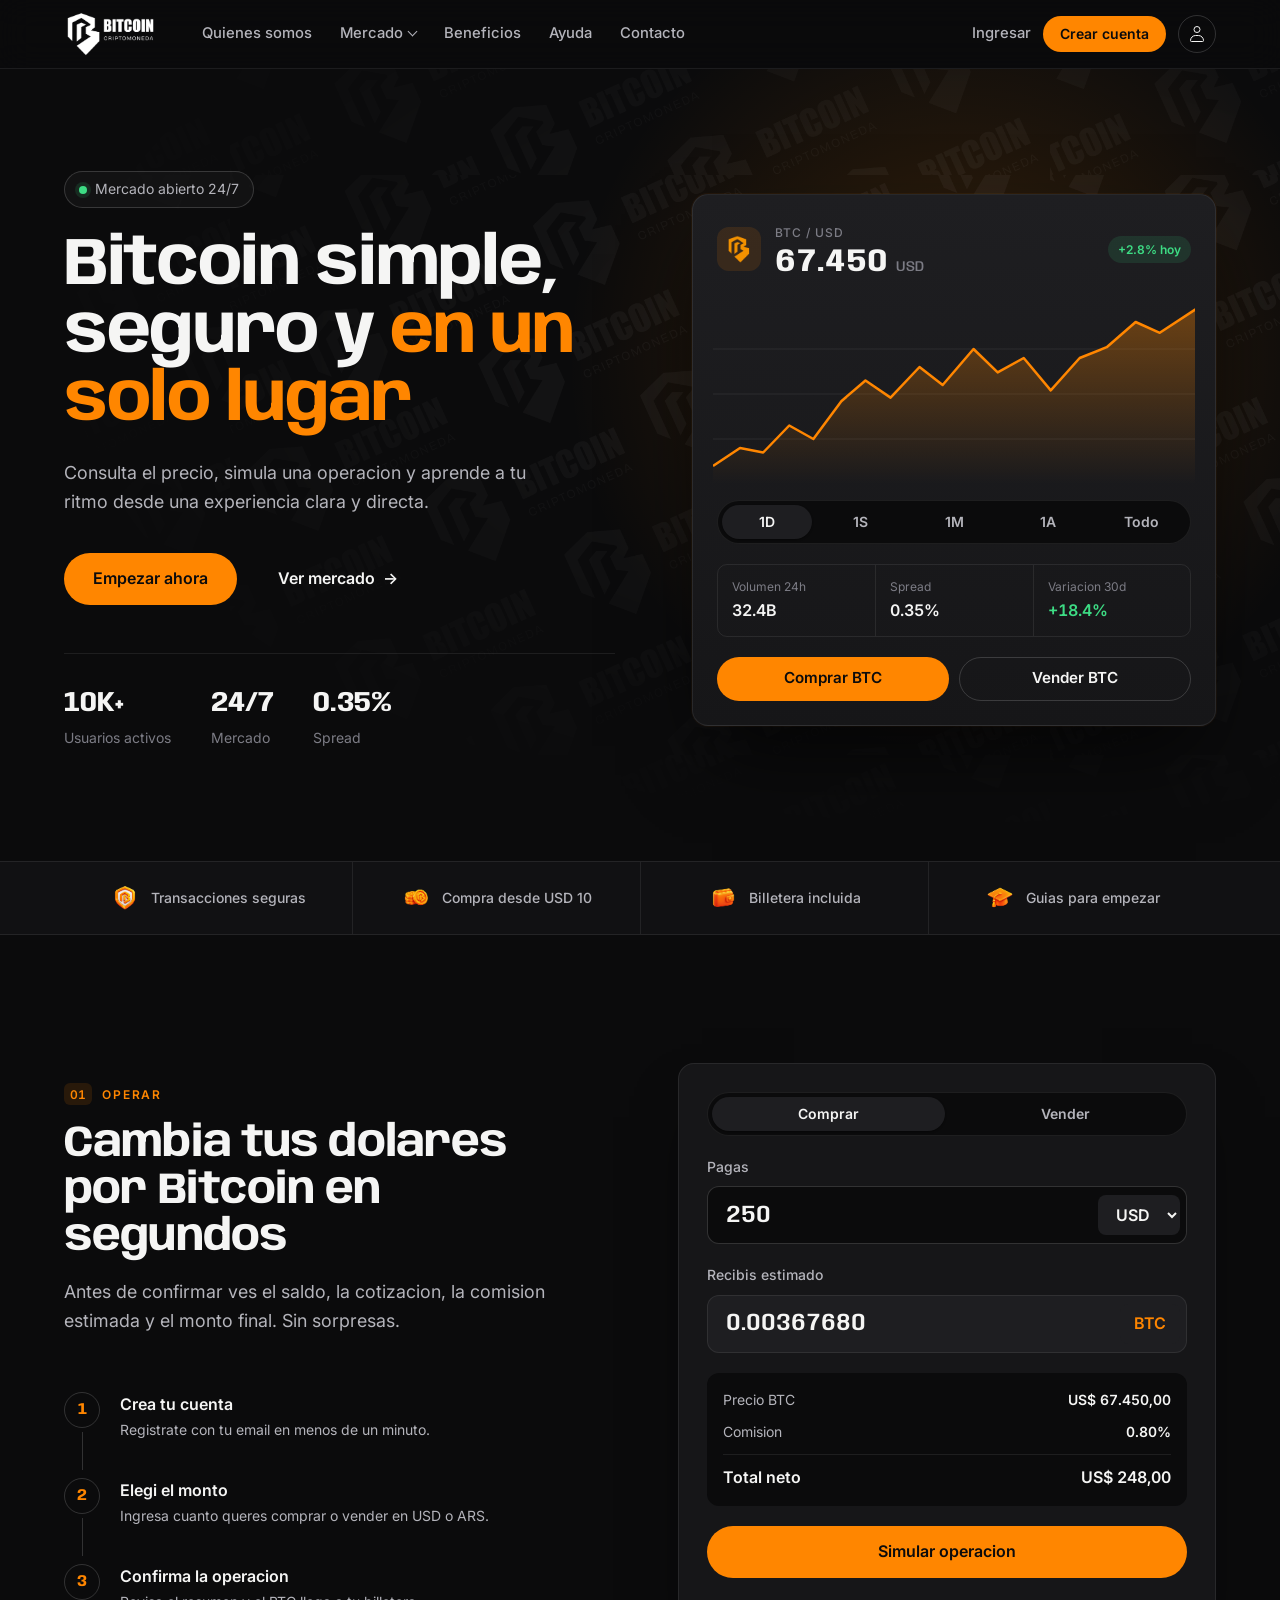
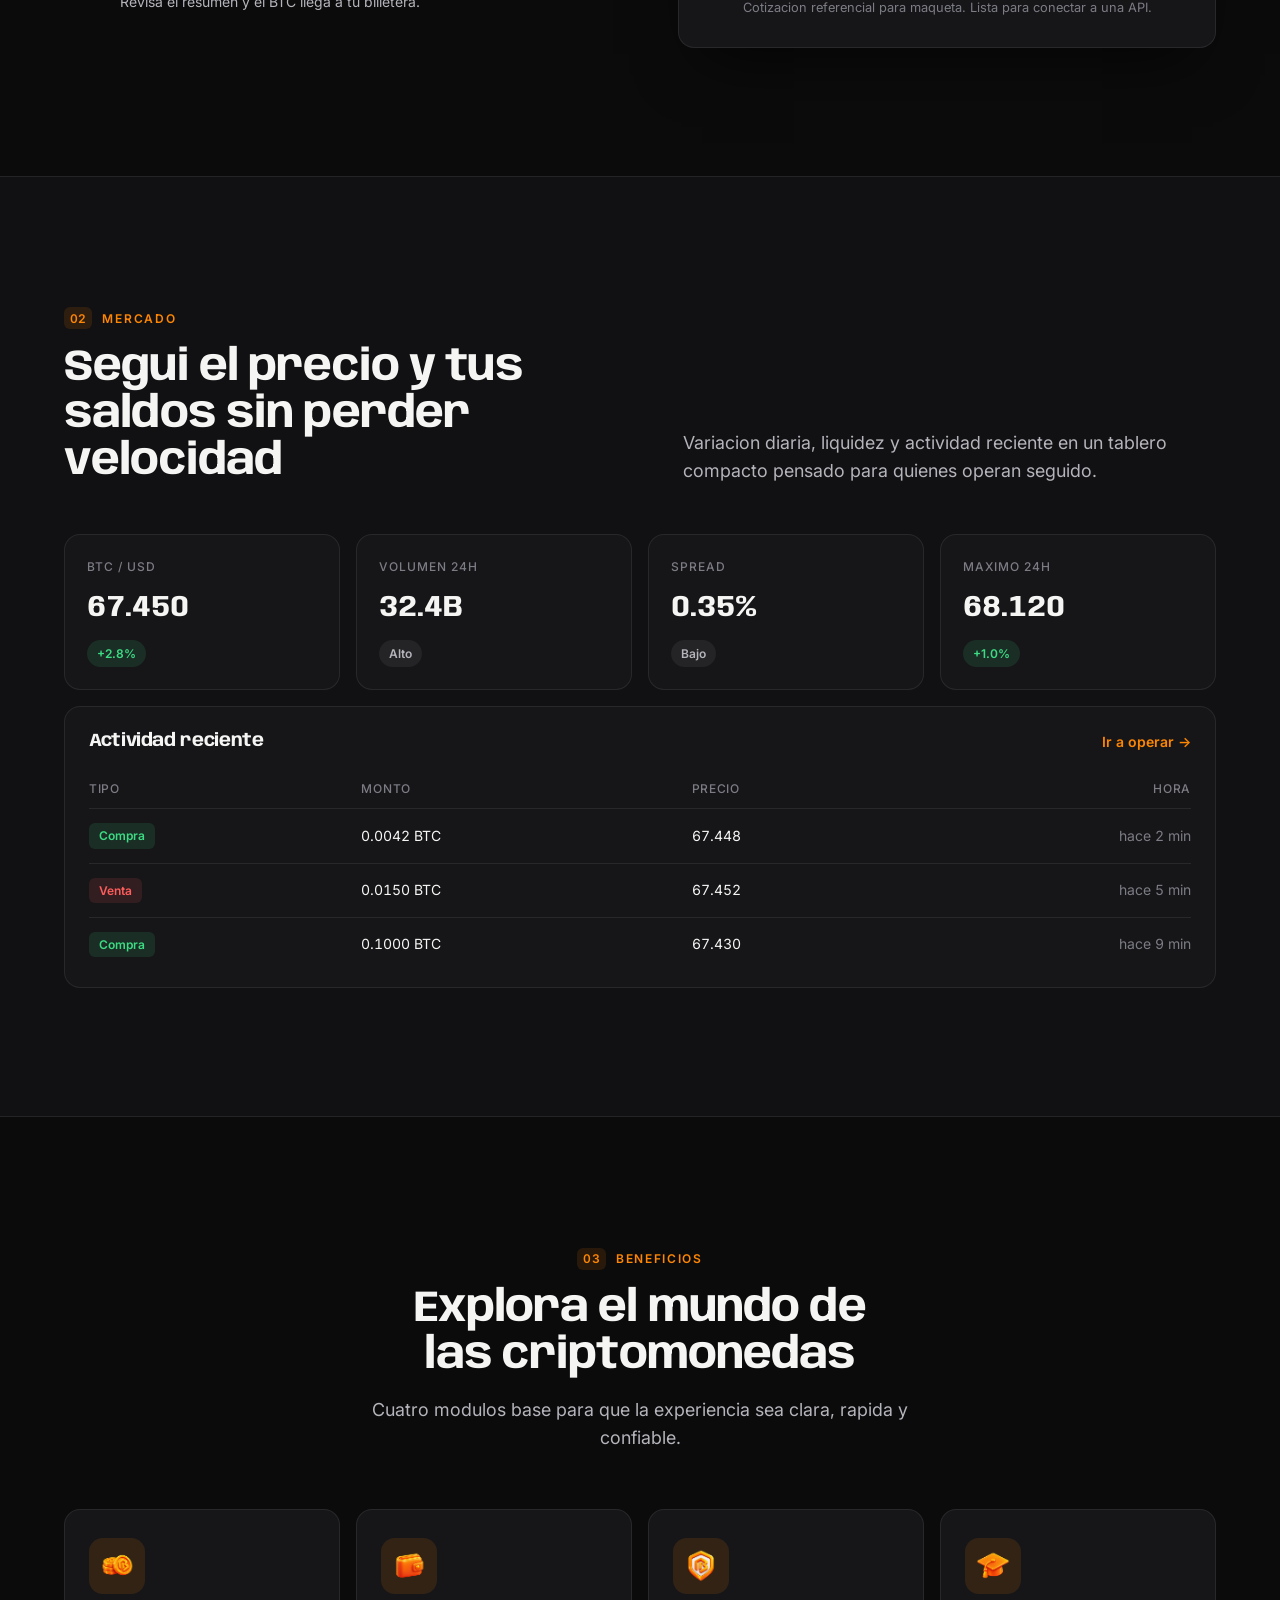
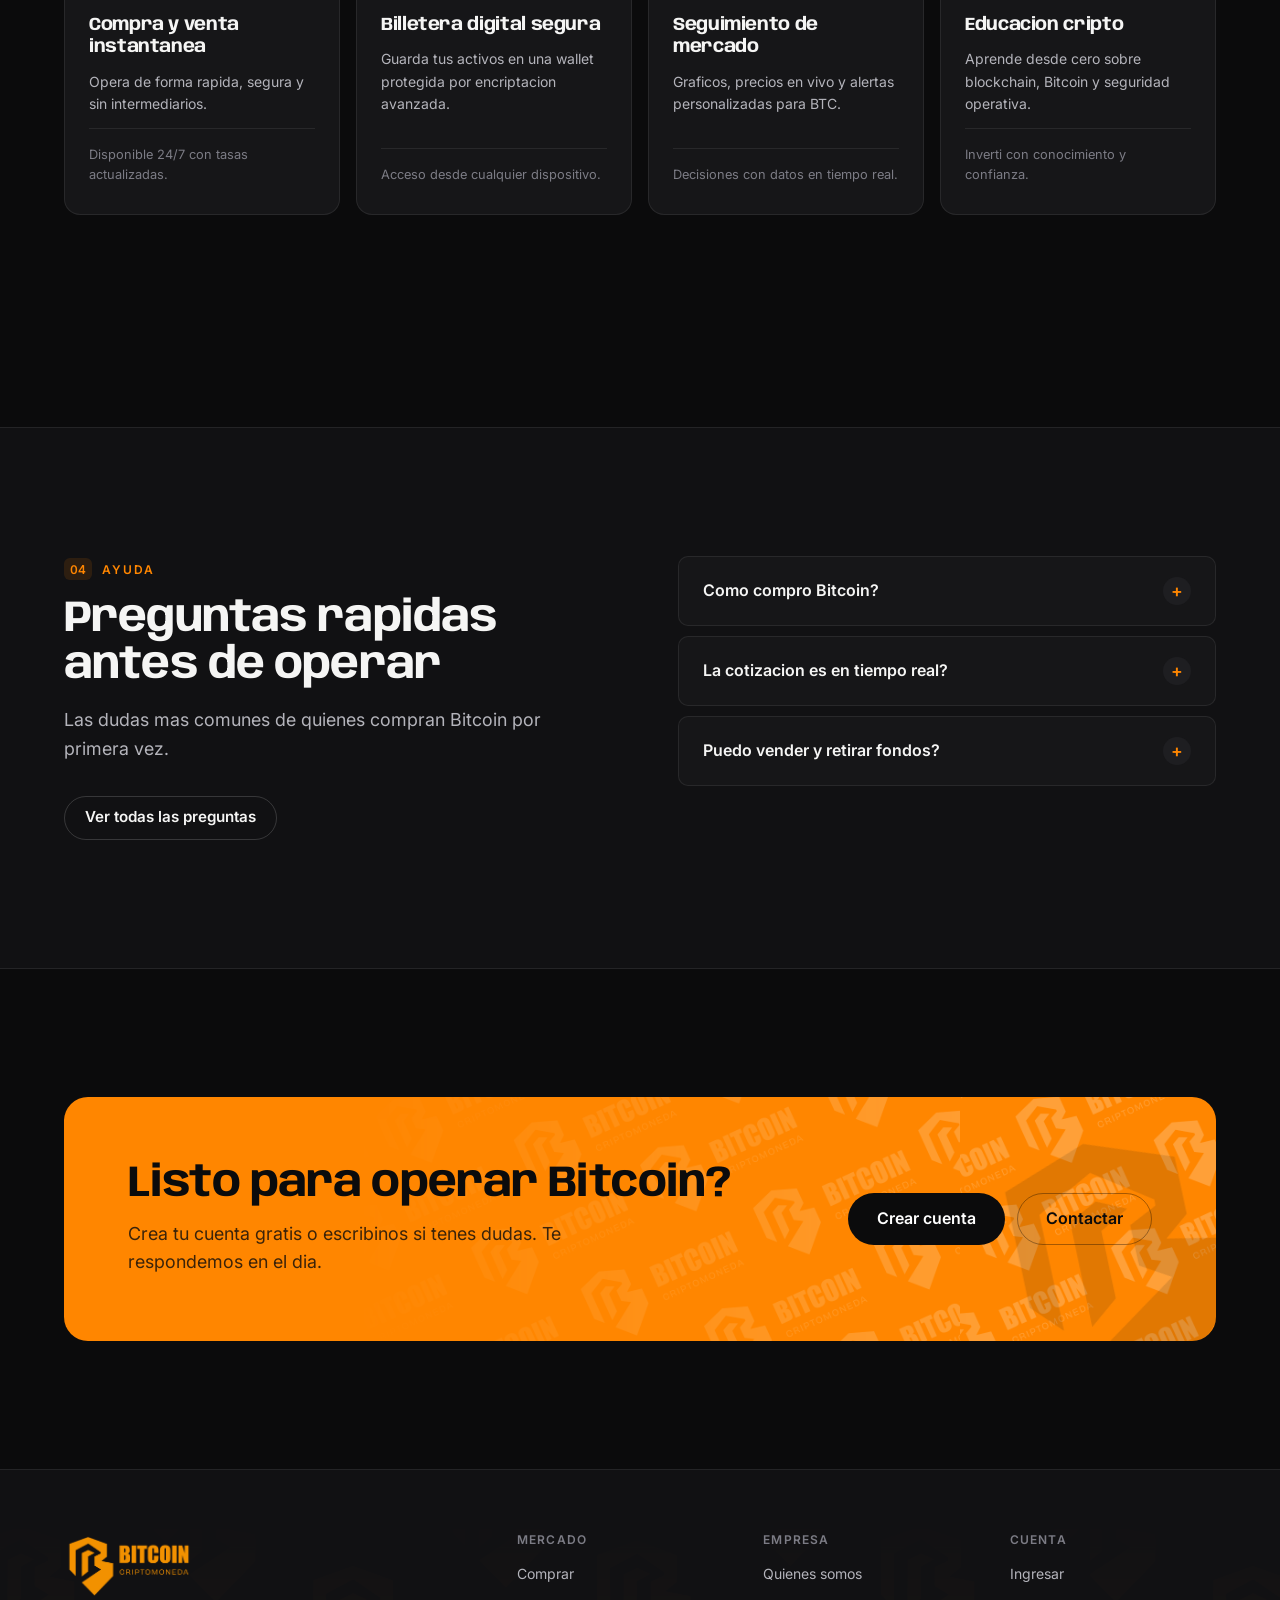
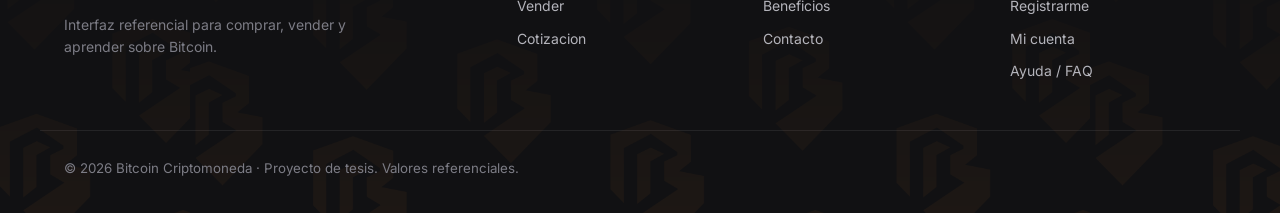
==== commit 944c7dbb: "Aplicar logos y tramas de marca en todo el sitio Tramas web a 1400px desde los TIF originales (asset" ====
--- a/index.html
+++ b/index.html
@@ -5,11 +5,11 @@
   <meta name="viewport" content="width=device-width, initial-scale=1.0">
   <title>Bitcoin Criptomoneda | Compra y venta de Bitcoin</title>
   <meta name="description" content="Interfaz referencial para comprar, vender, seguir y aprender sobre Bitcoin en tiempo real.">
-  <link rel="icon" type="image/png" href="assets/Logo/IsoBlanco.png">
+  <link rel="icon" type="image/png" href="assets/Logo/IsoNaranja.png">
   <link rel="preconnect" href="https://fonts.googleapis.com">
   <link rel="preconnect" href="https://fonts.gstatic.com" crossorigin>
   <link href="https://fonts.googleapis.com/css2?family=Anybody:wght@400;600;700&family=Inter:wght@400;500;600&display=swap" rel="stylesheet">
-  <link rel="stylesheet" href="css/home.css">
+  <link rel="stylesheet" href="css/site.css">
 </head>
 <body>
   <a class="skip-link" href="#main">Saltar al contenido</a>
@@ -338,7 +338,7 @@
   <footer class="footer">
     <div class="container footer-grid">
       <div class="footer-brand">
-        <img src="assets/Logo/LogoBlanco.png" alt="Bitcoin">
+        <img src="assets/Logo/LogoNaranja.png" alt="Bitcoin">
         <p>Interfaz referencial para comprar, vender y aprender sobre Bitcoin.</p>
       </div>
       <nav aria-label="Mercado">
--- a/css/site.css
+++ b/css/site.css
@@ -0,0 +1,1640 @@
+/* ==========================================================
+   Home — sistema visual
+   1. Tokens   2. Base   3. Componentes   4. Secciones   5. Responsive
+   ========================================================== */
+
+/* 1. Tokens ------------------------------------------------ */
+:root {
+  --orange: #FF8600;
+  --orange-hover: #ff9a2e;
+  --orange-soft: rgba(255, 134, 0, 0.12);
+  --green: #3ddc84;
+  --green-soft: rgba(61, 220, 132, 0.12);
+  --red: #ff5c5c;
+  --red-soft: rgba(255, 92, 92, 0.12);
+
+  --bg: #0b0b0c;
+  --bg-alt: #111113;
+  --surface: #161618;
+  --surface-2: #1e1e21;
+  --border: rgba(255, 255, 255, 0.08);
+  --border-strong: rgba(255, 255, 255, 0.16);
+
+  --text: #f5f5f4;
+  --text-2: #b4b4bb;
+  --text-3: #7c7c85;
+
+  --font-display: "Anybody", "Inter", system-ui, sans-serif;
+  --font-body: "Inter", system-ui, -apple-system, "Segoe UI", sans-serif;
+
+  /* Escala tipografica: display > h2 > h3 > lead > body > small > label */
+  --fs-display: clamp(2.5rem, 5.2vw, 4.25rem);
+  --fs-h2: clamp(1.85rem, 3.4vw, 2.75rem);
+  --fs-h3: 1.125rem;
+  --fs-lead: clamp(1.05rem, 1.4vw, 1.2rem);
+  --fs-body: 1rem;
+  --fs-small: 0.875rem;
+  --fs-label: 0.75rem;
+
+  --space-section: clamp(72px, 10vw, 128px);
+  --radius: 16px;
+  --radius-sm: 10px;
+  --radius-pill: 999px;
+  --max: 1200px;
+  --header-h: 68px;
+  --ease: cubic-bezier(0.2, 0.7, 0.2, 1);
+}
+
+/* 2. Base -------------------------------------------------- */
+*,
+*::before,
+*::after {
+  box-sizing: border-box;
+}
+
+html {
+  scroll-behavior: smooth;
+  scroll-padding-top: var(--header-h);
+}
+
+body {
+  margin: 0;
+  background: var(--bg);
+  color: var(--text);
+  font-family: var(--font-body);
+  font-size: var(--fs-body);
+  line-height: 1.6;
+  -webkit-font-smoothing: antialiased;
+}
+
+body.menu-open {
+  overflow: hidden;
+}
+
+img {
+  display: block;
+  max-width: 100%;
+}
+
+a {
+  color: inherit;
+  text-decoration: none;
+}
+
+button,
+input,
+select,
+textarea {
+  font: inherit;
+  color: inherit;
+}
+
+h1,
+h2,
+h3,
+h4 {
+  margin: 0;
+  font-family: var(--font-display);
+  font-weight: 700;
+  line-height: 1.08;
+  letter-spacing: -0.02em;
+}
+
+p {
+  margin: 0;
+}
+
+:focus-visible {
+  outline: 2px solid var(--orange);
+  outline-offset: 3px;
+  border-radius: 6px;
+}
+
+.is-hidden {
+  display: none !important;
+}
+
+.skip-link {
+  position: absolute;
+  left: 16px;
+  top: -60px;
+  z-index: 100;
+  padding: 10px 16px;
+  border-radius: var(--radius-sm);
+  background: var(--orange);
+  color: #000;
+  font-weight: 600;
+}
+
+.skip-link:focus {
+  top: 12px;
+}
+
+.container {
+  width: 100%;
+  max-width: var(--max);
+  margin: 0 auto;
+  padding: 0 24px;
+}
+
+.center {
+  display: flex;
+  justify-content: center;
+  margin-top: 40px;
+}
+
+.text-accent {
+  color: var(--orange);
+}
+
+/* 3. Componentes ------------------------------------------- */
+
+/* Botones */
+.button {
+  display: inline-flex;
+  align-items: center;
+  justify-content: center;
+  gap: 8px;
+  min-height: 44px;
+  padding: 0 20px;
+  border: 1px solid transparent;
+  border-radius: var(--radius-pill);
+  background: transparent;
+  font-size: 0.95rem;
+  font-weight: 600;
+  white-space: nowrap;
+  cursor: pointer;
+  transition: background 0.2s, border-color 0.2s, color 0.2s, transform 0.2s var(--ease);
+}
+
+.button:active {
+  transform: translateY(1px);
+}
+
+.button-sm {
+  min-height: 36px;
+  padding: 0 16px;
+  font-size: var(--fs-small);
+}
+
+.button-lg {
+  min-height: 52px;
+  padding: 0 28px;
+  font-size: 1rem;
+}
+
+.button-primary {
+  background: var(--orange);
+  color: #0b0b0c;
+}
+
+.button-primary:hover {
+  background: var(--orange-hover);
+}
+
+.button-outline {
+  border-color: var(--border-strong);
+  color: var(--text);
+}
+
+.button-outline:hover {
+  border-color: var(--text-2);
+  background: rgba(255, 255, 255, 0.04);
+}
+
+.button-ghost {
+  color: var(--text);
+}
+
+.button-ghost:hover {
+  background: rgba(255, 255, 255, 0.06);
+}
+
+.button-dark {
+  background: #0b0b0c;
+  color: #fff;
+}
+
+.button-dark:hover {
+  background: #222;
+}
+
+.button-on-accent {
+  border-color: rgba(0, 0, 0, 0.35);
+  color: #0b0b0c;
+}
+
+.button-on-accent:hover {
+  background: rgba(0, 0, 0, 0.08);
+}
+
+.full-button {
+  width: 100%;
+}
+
+.text-link {
+  color: var(--orange);
+  font-size: var(--fs-small);
+  font-weight: 600;
+}
+
+.text-link:hover {
+  text-decoration: underline;
+}
+
+/* Tarjeta base */
+.card {
+  background: var(--surface);
+  border: 1px solid var(--border);
+  border-radius: var(--radius);
+}
+
+/* Etiquetas */
+.label {
+  color: var(--text-3);
+  font-size: var(--fs-label);
+  font-weight: 500;
+  letter-spacing: 0.08em;
+  text-transform: uppercase;
+}
+
+.eyebrow {
+  display: inline-flex;
+  align-items: center;
+  gap: 10px;
+  margin-bottom: 16px;
+  color: var(--orange);
+  font-size: var(--fs-label);
+  font-weight: 600;
+  letter-spacing: 0.14em;
+  text-transform: uppercase;
+}
+
+.eyebrow span {
+  display: inline-grid;
+  place-items: center;
+  min-width: 28px;
+  height: 22px;
+  padding: 0 6px;
+  border-radius: 6px;
+  background: var(--orange-soft);
+  font-variant-numeric: tabular-nums;
+  letter-spacing: 0.02em;
+}
+
+.pill {
+  display: inline-flex;
+  align-items: center;
+  gap: 8px;
+  padding: 6px 14px;
+  border: 1px solid var(--border-strong);
+  border-radius: var(--radius-pill);
+  background: rgba(255, 255, 255, 0.03);
+  color: var(--text-2);
+  font-size: var(--fs-small);
+}
+
+.dot {
+  width: 8px;
+  height: 8px;
+  border-radius: 50%;
+  background: var(--green);
+  box-shadow: 0 0 0 4px var(--green-soft);
+}
+
+.badge {
+  display: inline-flex;
+  align-items: center;
+  padding: 4px 10px;
+  border-radius: var(--radius-pill);
+  background: rgba(255, 255, 255, 0.06);
+  color: var(--text-2);
+  font-size: var(--fs-label);
+  font-weight: 600;
+}
+
+.badge-up {
+  background: var(--green-soft);
+  color: var(--green);
+}
+
+.tag {
+  display: inline-block;
+  padding: 3px 10px;
+  border-radius: 6px;
+  font-size: var(--fs-label);
+  font-weight: 600;
+}
+
+.tag-buy {
+  background: var(--green-soft);
+  color: var(--green);
+}
+
+.tag-sell {
+  background: var(--red-soft);
+  color: var(--red);
+}
+
+.up {
+  color: var(--green);
+}
+
+/* Control segmentado (tabs / periodos) */
+.segmented {
+  display: flex;
+  gap: 4px;
+  padding: 4px;
+  border-radius: var(--radius-pill);
+  background: var(--bg);
+  border: 1px solid var(--border);
+}
+
+.segmented button {
+  flex: 1;
+  min-height: 34px;
+  border: 0;
+  border-radius: var(--radius-pill);
+  background: transparent;
+  color: var(--text-2);
+  font-size: var(--fs-small);
+  font-weight: 600;
+  cursor: pointer;
+  transition: background 0.2s, color 0.2s;
+}
+
+.segmented button:hover {
+  color: var(--text);
+}
+
+.segmented button.active {
+  background: var(--surface-2);
+  color: var(--text);
+  box-shadow: 0 1px 2px rgba(0, 0, 0, 0.4);
+}
+
+/* Encabezado de seccion */
+.section {
+  padding: var(--space-section) 0;
+}
+
+.section-alt {
+  background: var(--bg-alt);
+  border-block: 1px solid var(--border);
+}
+
+.section-head h2 {
+  max-width: 18ch;
+  font-size: var(--fs-h2);
+}
+
+.section-lead {
+  max-width: 52ch;
+  margin-top: 16px;
+  color: var(--text-2);
+  font-size: var(--fs-lead);
+}
+
+.section-head-row {
+  display: grid;
+  grid-template-columns: 1.1fr 1fr;
+  align-items: end;
+  gap: 32px;
+  margin-bottom: 48px;
+}
+
+.section-head-row .section-lead {
+  margin-top: 0;
+}
+
+.section-head-center {
+  margin-bottom: 56px;
+  text-align: center;
+}
+
+.section-head-center h2,
+.section-head-center .section-lead {
+  margin-inline: auto;
+}
+
+.split {
+  display: grid;
+  grid-template-columns: 1fr 1fr;
+  align-items: center;
+  gap: clamp(40px, 6vw, 96px);
+}
+
+/* Animacion de entrada */
+.reveal {
+  opacity: 0;
+  transform: translateY(20px);
+  transition: opacity 0.7s var(--ease), transform 0.7s var(--ease);
+}
+
+.reveal.is-visible {
+  opacity: 1;
+  transform: none;
+}
+
+/* 4. Secciones --------------------------------------------- */
+
+/* Header */
+.topbar {
+  position: sticky;
+  top: 0;
+  z-index: 50;
+  background: rgba(11, 11, 12, 0.72);
+  border-bottom: 1px solid var(--border);
+  backdrop-filter: saturate(160%) blur(16px);
+  -webkit-backdrop-filter: saturate(160%) blur(16px);
+}
+
+.topbar-inner {
+  display: flex;
+  align-items: center;
+  gap: 32px;
+  max-width: var(--max);
+  height: var(--header-h);
+  margin: 0 auto;
+  padding: 0 24px;
+}
+
+.brand img {
+  width: auto;
+  height: 46px;
+}
+
+.desktop-nav {
+  display: flex;
+  align-items: center;
+  gap: 4px;
+  margin-right: auto;
+}
+
+.desktop-nav > a,
+.nav-dropdown > button {
+  display: inline-flex;
+  align-items: center;
+  gap: 6px;
+  padding: 8px 12px;
+  border: 0;
+  border-radius: 8px;
+  background: none;
+  color: var(--text-2);
+  font-size: 0.925rem;
+  font-weight: 500;
+  cursor: pointer;
+  transition: color 0.2s, background 0.2s;
+}
+
+.desktop-nav > a:hover,
+.nav-dropdown > button:hover,
+.nav-dropdown:focus-within > button {
+  color: var(--text);
+  background: rgba(255, 255, 255, 0.05);
+}
+
+.chevron {
+  width: 7px;
+  height: 7px;
+  border-right: 1.5px solid currentColor;
+  border-bottom: 1.5px solid currentColor;
+  transform: translateY(-2px) rotate(45deg);
+}
+
+.nav-dropdown {
+  position: relative;
+}
+
+.nav-dropdown-menu {
+  position: absolute;
+  top: calc(100% + 8px);
+  left: 0;
+  display: grid;
+  gap: 2px;
+  min-width: 240px;
+  padding: 6px;
+  border: 1px solid var(--border);
+  border-radius: var(--radius-sm);
+  background: var(--surface);
+  box-shadow: 0 20px 40px rgba(0, 0, 0, 0.5);
+  opacity: 0;
+  visibility: hidden;
+  transform: translateY(-4px);
+  transition: opacity 0.2s, transform 0.2s, visibility 0.2s;
+}
+
+.nav-dropdown-menu::before {
+  content: "";
+  position: absolute;
+  inset: -10px 0 auto;
+  height: 10px;
+}
+
+.nav-dropdown:hover .nav-dropdown-menu,
+.nav-dropdown:focus-within .nav-dropdown-menu {
+  opacity: 1;
+  visibility: visible;
+  transform: none;
+}
+
+.nav-dropdown-menu a {
+  display: grid;
+  padding: 10px 12px;
+  border-radius: 8px;
+}
+
+.nav-dropdown-menu a:hover {
+  background: var(--surface-2);
+}
+
+.nav-dropdown-menu strong {
+  font-size: 0.925rem;
+  font-weight: 600;
+}
+
+.nav-dropdown-menu small {
+  color: var(--text-3);
+  font-size: 0.8rem;
+}
+
+.account-actions {
+  display: flex;
+  align-items: center;
+  gap: 12px;
+}
+
+.login-link {
+  color: var(--text-2);
+  font-size: 0.925rem;
+  font-weight: 500;
+}
+
+.login-link:hover {
+  color: var(--text);
+}
+
+.account-menu {
+  position: relative;
+}
+
+.account-icon-link {
+  display: grid;
+  place-items: center;
+  width: 38px;
+  height: 38px;
+  border: 1px solid var(--border-strong);
+  border-radius: 50%;
+  background: transparent;
+  cursor: pointer;
+}
+
+.account-icon-link:hover {
+  background: rgba(255, 255, 255, 0.05);
+}
+
+.account-icon {
+  position: relative;
+  display: inline-block;
+  width: 16px;
+  height: 16px;
+}
+
+.account-icon::before,
+.account-icon::after {
+  content: "";
+  position: absolute;
+  left: 50%;
+  border: 1.5px solid currentColor;
+  transform: translateX(-50%);
+}
+
+.account-icon::before {
+  top: 0;
+  width: 7px;
+  height: 7px;
+  border-radius: 50%;
+}
+
+.account-icon::after {
+  bottom: 0;
+  width: 14px;
+  height: 7px;
+  border-radius: 8px 8px 2px 2px;
+}
+
+.account-dropdown {
+  position: absolute;
+  top: calc(100% + 10px);
+  right: 0;
+  display: grid;
+  gap: 2px;
+  min-width: 200px;
+  padding: 6px;
+  border: 1px solid var(--border);
+  border-radius: var(--radius-sm);
+  background: var(--surface);
+  box-shadow: 0 20px 40px rgba(0, 0, 0, 0.5);
+  opacity: 0;
+  visibility: hidden;
+  transform: translateY(-4px);
+  transition: opacity 0.2s, transform 0.2s, visibility 0.2s;
+}
+
+.account-menu.is-open .account-dropdown {
+  opacity: 1;
+  visibility: visible;
+  transform: none;
+}
+
+.account-dropdown-title {
+  display: flex;
+  align-items: center;
+  gap: 10px;
+  padding: 10px 12px;
+  margin-bottom: 4px;
+  border-bottom: 1px solid var(--border);
+}
+
+.account-dropdown a {
+  padding: 9px 12px;
+  border-radius: 8px;
+  color: var(--text-2);
+  font-size: 0.925rem;
+}
+
+.account-dropdown a:hover {
+  background: var(--surface-2);
+  color: var(--text);
+}
+
+.menu-toggle {
+  display: none;
+  flex-direction: column;
+  justify-content: center;
+  gap: 5px;
+  width: 40px;
+  height: 40px;
+  padding: 0 10px;
+  border: 1px solid var(--border-strong);
+  border-radius: 10px;
+  background: transparent;
+  cursor: pointer;
+}
+
+.menu-toggle span {
+  display: block;
+  height: 1.5px;
+  background: var(--text);
+  transition: transform 0.25s, opacity 0.25s;
+}
+
+.menu-toggle.is-open span:nth-child(1) {
+  transform: translateY(6.5px) rotate(45deg);
+}
+
+.menu-toggle.is-open span:nth-child(2) {
+  opacity: 0;
+}
+
+.menu-toggle.is-open span:nth-child(3) {
+  transform: translateY(-6.5px) rotate(-45deg);
+}
+
+.mobile-menu {
+  position: fixed;
+  inset: var(--header-h) 0 0;
+  z-index: 49;
+  display: flex;
+  flex-direction: column;
+  gap: 2px;
+  padding: 16px 16px 32px;
+  overflow-y: auto;
+  background: var(--bg);
+  opacity: 0;
+  visibility: hidden;
+  transform: translateY(-8px);
+  transition: opacity 0.25s, transform 0.25s, visibility 0.25s;
+}
+
+.mobile-menu.is-open {
+  opacity: 1;
+  visibility: visible;
+  transform: none;
+}
+
+.mobile-menu-label {
+  margin: 16px 12px 6px;
+  color: var(--text-3);
+  font-size: var(--fs-label);
+  font-weight: 600;
+  letter-spacing: 0.1em;
+  text-transform: uppercase;
+}
+
+.mobile-menu > a {
+  padding: 12px;
+  border-radius: 10px;
+  font-family: var(--font-display);
+  font-size: 1.25rem;
+  font-weight: 600;
+}
+
+.mobile-menu > a:hover {
+  background: var(--surface);
+}
+
+.mobile-menu-actions {
+  display: grid;
+  grid-template-columns: 1fr 1fr;
+  gap: 10px;
+  margin-top: 24px;
+}
+
+/* Hero */
+.hero {
+  position: relative;
+  overflow: hidden;
+  padding: clamp(56px, 8vw, 104px) 0 clamp(64px, 9vw, 112px);
+}
+
+.hero-glow {
+  position: absolute;
+  inset: -20% -10% auto auto;
+  width: 70vw;
+  max-width: 900px;
+  aspect-ratio: 1;
+  border-radius: 50%;
+  background: radial-gradient(circle, rgba(255, 134, 0, 0.18), transparent 62%);
+  pointer-events: none;
+}
+
+/* Trama de marca: isos blancos casi transparentes sobre fondo oscuro */
+.hero::after,
+.page-hero::after {
+  content: "";
+  position: absolute;
+  inset: 0;
+  background: url("../assets/Trama/web/trama-blanca.png") center / 820px auto repeat;
+  mask-image: radial-gradient(ellipse at 75% 35%, #000 0%, transparent 70%);
+  -webkit-mask-image: radial-gradient(ellipse at 75% 35%, #000 0%, transparent 70%);
+  opacity: 0.06;
+  pointer-events: none;
+}
+
+.hero-grid {
+  position: relative;
+  z-index: 1;
+  display: grid;
+  grid-template-columns: 1.05fr 1fr;
+  align-items: center;
+  gap: clamp(40px, 6vw, 80px);
+}
+
+.hero-copy h1 {
+  max-width: 14ch;
+  margin-top: 24px;
+  font-size: var(--fs-display);
+  line-height: 1.02;
+}
+
+.lead {
+  max-width: 46ch;
+  margin-top: 24px;
+  color: var(--text-2);
+  font-size: var(--fs-lead);
+}
+
+.hero-actions {
+  display: flex;
+  flex-wrap: wrap;
+  gap: 12px;
+  margin-top: 36px;
+}
+
+.hero-proof {
+  display: flex;
+  gap: 40px;
+  margin: 48px 0 0;
+  padding-top: 28px;
+  border-top: 1px solid var(--border);
+}
+
+.hero-proof div {
+  display: flex;
+  flex-direction: column-reverse;
+}
+
+.hero-proof dt {
+  color: var(--text-3);
+  font-size: var(--fs-small);
+}
+
+.hero-proof dd {
+  margin: 0;
+  font-family: var(--font-display);
+  font-size: 1.75rem;
+  font-weight: 700;
+}
+
+.market-dashboard {
+  padding: 24px;
+  background: linear-gradient(180deg, var(--surface-2), var(--surface));
+  box-shadow: 0 40px 80px -20px rgba(0, 0, 0, 0.7), 0 0 0 1px rgba(255, 134, 0, 0.06);
+  transform: perspective(1200px) rotateX(var(--tilt-x, 0deg)) rotateY(var(--tilt-y, 0deg));
+  transition: transform 0.4s var(--ease);
+}
+
+.dashboard-head {
+  display: flex;
+  align-items: center;
+  gap: 14px;
+}
+
+.dashboard-head img {
+  width: 44px;
+  height: 44px;
+  padding: 8px;
+  border-radius: 12px;
+  background: var(--orange-soft);
+  object-fit: contain;
+}
+
+.dashboard-head > div {
+  flex: 1;
+}
+
+.price {
+  font-family: var(--font-display);
+  font-size: 2rem;
+  font-weight: 700;
+  line-height: 1.1;
+  font-variant-numeric: tabular-nums;
+}
+
+.price small {
+  color: var(--text-3);
+  font-size: 0.9rem;
+  font-weight: 500;
+}
+
+.price-chart {
+  height: 180px;
+  margin: 24px -4px 16px;
+}
+
+.price-chart svg {
+  width: 100%;
+  height: 100%;
+}
+
+.chart-grid {
+  stroke: var(--border);
+  stroke-width: 1;
+}
+
+.chart-area {
+  fill: url(#chartFill);
+}
+
+.chart-line {
+  fill: none;
+  stroke: var(--orange);
+  stroke-width: 2.5;
+  stroke-linejoin: round;
+  vector-effect: non-scaling-stroke;
+}
+
+.market-stats {
+  display: grid;
+  grid-template-columns: repeat(3, 1fr);
+  margin: 20px 0;
+  border: 1px solid var(--border);
+  border-radius: var(--radius-sm);
+}
+
+.market-stats div {
+  padding: 12px 14px;
+}
+
+.market-stats div + div {
+  border-left: 1px solid var(--border);
+}
+
+.market-stats dt {
+  color: var(--text-3);
+  font-size: var(--fs-label);
+}
+
+.market-stats dd {
+  margin: 2px 0 0;
+  font-weight: 600;
+  font-variant-numeric: tabular-nums;
+}
+
+.dashboard-actions {
+  display: grid;
+  grid-template-columns: 1fr 1fr;
+  gap: 10px;
+}
+
+/* Franja de confianza */
+.trust-bar {
+  border-block: 1px solid var(--border);
+  background: var(--bg-alt);
+}
+
+.trust-grid {
+  display: grid;
+  grid-template-columns: repeat(4, 1fr);
+}
+
+.trust-grid p {
+  display: flex;
+  align-items: center;
+  justify-content: center;
+  gap: 12px;
+  padding: 22px 12px;
+  color: var(--text-2);
+  font-size: var(--fs-small);
+  font-weight: 500;
+}
+
+.trust-grid p + p {
+  border-left: 1px solid var(--border);
+}
+
+.trust-grid img {
+  width: 28px;
+  height: 28px;
+  object-fit: contain;
+}
+
+/* Operar */
+.steps {
+  display: grid;
+  gap: 4px;
+  margin: 40px 0 0;
+  padding: 0;
+  list-style: none;
+  counter-reset: step;
+}
+
+.steps li {
+  position: relative;
+  display: grid;
+  gap: 2px;
+  padding: 16px 0 16px 56px;
+  counter-increment: step;
+}
+
+.steps li::before {
+  content: counter(step);
+  position: absolute;
+  left: 0;
+  top: 16px;
+  display: grid;
+  place-items: center;
+  width: 36px;
+  height: 36px;
+  border: 1px solid var(--border-strong);
+  border-radius: 50%;
+  color: var(--orange);
+  font-family: var(--font-display);
+  font-weight: 700;
+}
+
+.steps li:not(:last-child)::after {
+  content: "";
+  position: absolute;
+  left: 18px;
+  top: 56px;
+  bottom: -12px;
+  width: 1px;
+  background: var(--border-strong);
+}
+
+.steps strong {
+  font-weight: 600;
+}
+
+.steps span {
+  color: var(--text-2);
+  font-size: var(--fs-small);
+}
+
+.trade-card {
+  display: grid;
+  grid-template-columns: minmax(0, 1fr);
+  gap: 20px;
+  padding: 28px;
+  box-shadow: 0 30px 60px -24px rgba(0, 0, 0, 0.7);
+}
+
+.field {
+  display: grid;
+  gap: 8px;
+}
+
+.field > span {
+  color: var(--text-2);
+  font-size: var(--fs-small);
+  font-weight: 500;
+}
+
+.input-row {
+  display: flex;
+  align-items: center;
+  gap: 8px;
+  padding: 6px 6px 6px 16px;
+  border: 1px solid var(--border-strong);
+  border-radius: 12px;
+  background: var(--bg);
+  transition: border-color 0.2s, box-shadow 0.2s;
+}
+
+.input-row:focus-within {
+  border-color: var(--orange);
+  box-shadow: 0 0 0 4px var(--orange-soft);
+}
+
+.input-row.is-readonly {
+  background: var(--surface-2);
+  border-color: var(--border);
+}
+
+.input-row input {
+  flex: 1;
+  width: 100%;
+  min-width: 0;
+  height: 44px;
+  border: 0;
+  outline: 0;
+  background: transparent;
+  font-family: var(--font-display);
+  font-size: 1.5rem;
+  font-weight: 600;
+  font-variant-numeric: tabular-nums;
+}
+
+.input-row select,
+.input-row strong {
+  height: 40px;
+  padding: 0 14px;
+  border: 0;
+  border-radius: 8px;
+  background: var(--surface-2);
+  font-weight: 600;
+}
+
+.input-row strong {
+  display: grid;
+  place-items: center;
+  color: var(--orange);
+}
+
+.input-row select {
+  cursor: pointer;
+}
+
+.input-row select option {
+  background: var(--surface);
+}
+
+.trade-summary {
+  display: grid;
+  gap: 10px;
+  margin: 0;
+  padding: 16px;
+  border-radius: 12px;
+  background: var(--bg);
+}
+
+.trade-summary div {
+  display: flex;
+  justify-content: space-between;
+  font-size: var(--fs-small);
+}
+
+.trade-summary dt {
+  color: var(--text-2);
+}
+
+.trade-summary dd {
+  margin: 0;
+  font-weight: 600;
+  font-variant-numeric: tabular-nums;
+}
+
+.trade-summary .total {
+  padding-top: 10px;
+  border-top: 1px solid var(--border);
+  font-size: 1rem;
+}
+
+.trade-summary .total dt {
+  color: var(--text);
+  font-weight: 600;
+}
+
+.form-note {
+  color: var(--text-3);
+  font-size: 0.8rem;
+  text-align: center;
+}
+
+/* Mercado */
+.kpi-grid {
+  display: grid;
+  grid-template-columns: repeat(4, 1fr);
+  gap: 16px;
+}
+
+.kpi {
+  display: grid;
+  gap: 8px;
+  justify-items: start;
+  padding: 22px;
+}
+
+.kpi strong {
+  font-family: var(--font-display);
+  font-size: 1.85rem;
+  font-weight: 700;
+  font-variant-numeric: tabular-nums;
+}
+
+.activity {
+  margin-top: 16px;
+  padding: 8px 24px 16px;
+  overflow-x: auto;
+}
+
+.activity-head {
+  display: flex;
+  justify-content: space-between;
+  align-items: center;
+  padding: 16px 0;
+}
+
+.activity-head h3 {
+  font-size: var(--fs-h3);
+}
+
+.activity table {
+  width: 100%;
+  min-width: 480px;
+  border-collapse: collapse;
+  font-size: var(--fs-small);
+  font-variant-numeric: tabular-nums;
+}
+
+.activity th {
+  padding: 10px 0;
+  border-bottom: 1px solid var(--border);
+  color: var(--text-3);
+  font-size: var(--fs-label);
+  font-weight: 500;
+  letter-spacing: 0.06em;
+  text-align: left;
+  text-transform: uppercase;
+}
+
+.activity td {
+  padding: 14px 0;
+  border-bottom: 1px solid var(--border);
+}
+
+.activity tr:last-child td {
+  border-bottom: 0;
+}
+
+.activity td:last-child,
+.activity th:last-child {
+  color: var(--text-3);
+  text-align: right;
+}
+
+/* Beneficios */
+.feature-grid {
+  display: grid;
+  grid-template-columns: repeat(4, 1fr);
+  gap: 16px;
+}
+
+.feature-card {
+  display: flex;
+  flex-direction: column;
+  gap: 12px;
+  padding: 28px 24px;
+  transition: border-color 0.3s, transform 0.3s var(--ease), opacity 0.7s var(--ease);
+}
+
+.feature-card:hover {
+  border-color: rgba(255, 134, 0, 0.4);
+  transform: translateY(-4px);
+}
+
+.feature-card img {
+  width: 56px;
+  height: 56px;
+  margin-bottom: 8px;
+  padding: 10px;
+  border-radius: 14px;
+  background: var(--orange-soft);
+  object-fit: contain;
+}
+
+.feature-card h3 {
+  font-size: var(--fs-h3);
+  line-height: 1.25;
+}
+
+.feature-card p {
+  color: var(--text-2);
+  font-size: var(--fs-small);
+}
+
+.feature-card small {
+  margin-top: auto;
+  padding-top: 16px;
+  border-top: 1px solid var(--border);
+  color: var(--text-3);
+  font-size: 0.8rem;
+}
+
+/* Ayuda */
+.split-faq {
+  align-items: start;
+}
+
+.split-faq .button {
+  margin-top: 32px;
+}
+
+.faq-list {
+  display: grid;
+  gap: 10px;
+}
+
+.faq-item {
+  display: block;
+  width: 100%;
+  padding: 20px 24px;
+  border: 1px solid var(--border);
+  border-radius: var(--radius-sm);
+  background: var(--surface);
+  text-align: left;
+  cursor: pointer;
+  transition: border-color 0.2s, background 0.2s;
+}
+
+.faq-item:hover {
+  border-color: var(--border-strong);
+}
+
+.faq-item span {
+  display: flex;
+  justify-content: space-between;
+  align-items: center;
+  gap: 16px;
+  font-weight: 600;
+}
+
+.faq-item span::after {
+  content: "+";
+  flex: none;
+  display: grid;
+  place-items: center;
+  width: 28px;
+  height: 28px;
+  border-radius: 50%;
+  background: var(--surface-2);
+  color: var(--orange);
+  font-size: 1.1rem;
+  transition: transform 0.25s;
+}
+
+.faq-item p {
+  overflow: hidden;
+  color: var(--text-2);
+  font-size: 0.95rem;
+  max-height: 0;
+  transition: max-height 0.3s var(--ease), margin 0.3s var(--ease);
+}
+
+.faq-item.is-open {
+  border-color: rgba(255, 134, 0, 0.35);
+}
+
+.faq-item.is-open span::after {
+  transform: rotate(45deg);
+}
+
+.faq-item.is-open p {
+  max-height: 200px;
+  margin-top: 12px;
+}
+
+/* CTA */
+.cta-band {
+  position: relative;
+  overflow: hidden;
+  display: flex;
+  align-items: center;
+  justify-content: space-between;
+  gap: 32px;
+  padding: clamp(36px, 5vw, 64px);
+  border-radius: 24px;
+  background: var(--orange);
+  color: #0b0b0c;
+}
+
+.cta-band::before {
+  content: "";
+  position: absolute;
+  inset: 0;
+  background: url("../assets/Trama/web/trama-blanca.png") center / 640px auto repeat;
+  mask-image: linear-gradient(90deg, transparent 25%, #000 85%);
+  -webkit-mask-image: linear-gradient(90deg, transparent 25%, #000 85%);
+  opacity: 0.22;
+  pointer-events: none;
+}
+
+.cta-band::after {
+  content: "";
+  position: absolute;
+  right: -40px;
+  bottom: -70px;
+  width: 260px;
+  height: 285px;
+  background: url("../assets/Logo/IsoNegro.png") center / contain no-repeat;
+  opacity: 0.12;
+  transform: rotate(-12deg);
+  pointer-events: none;
+}
+
+.cta-band > div {
+  position: relative;
+  z-index: 1;
+}
+
+.cta-band h2 {
+  font-size: var(--fs-h2);
+}
+
+.cta-band p {
+  max-width: 44ch;
+  margin-top: 12px;
+  font-size: var(--fs-lead);
+  opacity: 0.8;
+}
+
+.cta-actions {
+  position: relative;
+  display: flex;
+  flex-wrap: wrap;
+  gap: 12px;
+}
+
+/* Footer */
+.footer {
+  position: relative;
+  overflow: hidden;
+  border-top: 1px solid var(--border);
+  background: var(--bg-alt);
+}
+
+.footer::before {
+  content: "";
+  position: absolute;
+  inset: 0;
+  background: url("../assets/Trama/web/trama-naranja.png") center / 900px auto repeat;
+  mask-image: linear-gradient(180deg, transparent 10%, #000 100%);
+  -webkit-mask-image: linear-gradient(180deg, transparent 10%, #000 100%);
+  opacity: 0.05;
+  pointer-events: none;
+}
+
+.footer > .container {
+  position: relative;
+}
+
+.footer-grid {
+  display: grid;
+  grid-template-columns: 2fr repeat(3, 1fr);
+  gap: 40px;
+  padding-top: 64px;
+  padding-bottom: 48px;
+}
+
+.footer-brand img {
+  height: 64px;
+  width: auto;
+}
+
+.footer-brand p {
+  max-width: 32ch;
+  margin-top: 16px;
+  color: var(--text-3);
+  font-size: var(--fs-small);
+}
+
+.footer nav {
+  display: grid;
+  align-content: start;
+  gap: 10px;
+}
+
+.footer h4 {
+  margin-bottom: 6px;
+  font-family: var(--font-body);
+  font-size: var(--fs-label);
+  font-weight: 600;
+  letter-spacing: 0.1em;
+  text-transform: uppercase;
+  color: var(--text-3);
+}
+
+.footer nav a {
+  color: var(--text-2);
+  font-size: var(--fs-small);
+}
+
+.footer nav a:hover {
+  color: var(--orange);
+}
+
+.footer-bottom {
+  padding-top: 24px;
+  padding-bottom: 32px;
+  border-top: 1px solid var(--border);
+  color: var(--text-3);
+}
+
+/* 5. Responsive -------------------------------------------- */
+@media (max-width: 1080px) {
+  .feature-grid,
+  .kpi-grid {
+    grid-template-columns: repeat(2, 1fr);
+  }
+
+  .desktop-nav > a,
+  .nav-dropdown > button {
+    padding: 8px 9px;
+  }
+}
+
+@media (max-width: 960px) {
+  .desktop-nav,
+  .login-link,
+  .register-link {
+    display: none;
+  }
+
+  .account-actions {
+    margin-left: auto;
+  }
+
+  .menu-toggle {
+    display: flex;
+  }
+
+  .hero-grid,
+  .split {
+    grid-template-columns: minmax(0, 1fr);
+  }
+
+  .hero-copy h1 {
+    max-width: 16ch;
+  }
+
+  .section-head-row {
+    grid-template-columns: 1fr;
+    gap: 0;
+  }
+
+  .section-head-row .section-lead {
+    margin-top: 16px;
+  }
+
+  .trust-grid {
+    grid-template-columns: repeat(2, 1fr);
+  }
+
+  .trust-grid p:nth-child(3) {
+    border-left: 0;
+  }
+
+  .trust-grid p:nth-child(n + 3) {
+    border-top: 1px solid var(--border);
+  }
+
+  .cta-band {
+    flex-direction: column;
+    align-items: flex-start;
+  }
+
+  .footer-grid {
+    grid-template-columns: repeat(3, 1fr);
+  }
+
+  .footer-brand {
+    grid-column: 1 / -1;
+  }
+}
+
+@media (max-width: 600px) {
+  .container,
+  .topbar-inner {
+    padding: 0 16px;
+  }
+
+  .brand img {
+    height: 38px;
+  }
+
+  .cta-band::before {
+    mask-image: linear-gradient(180deg, transparent 30%, #000 100%);
+    -webkit-mask-image: linear-gradient(180deg, transparent 30%, #000 100%);
+  }
+
+  .hero-proof {
+    gap: 24px;
+    justify-content: space-between;
+  }
+
+  .hero-proof dd {
+    font-size: 1.4rem;
+  }
+
+  .hero-actions .button {
+    flex: 1;
+  }
+
+  .market-dashboard,
+  .trade-card {
+    padding: 18px;
+  }
+
+  .price-chart {
+    height: 140px;
+  }
+
+  .market-stats {
+    grid-template-columns: 1fr;
+  }
+
+  .market-stats div {
+    display: flex;
+    justify-content: space-between;
+  }
+
+  .market-stats div + div {
+    border-left: 0;
+    border-top: 1px solid var(--border);
+  }
+
+  .feature-grid {
+    grid-template-columns: 1fr;
+  }
+
+  .kpi {
+    padding: 18px;
+  }
+
+  .kpi strong {
+    font-size: 1.5rem;
+  }
+
+  .trust-grid p {
+    flex-direction: column;
+    gap: 8px;
+    text-align: center;
+  }
+
+  .activity {
+    padding: 4px 16px 12px;
+  }
+
+  .cta-actions,
+  .cta-actions .button {
+    width: 100%;
+  }
+
+  .footer-grid {
+    grid-template-columns: 1fr 1fr;
+  }
+}
+
+@media (prefers-reduced-motion: reduce) {
+  html {
+    scroll-behavior: auto;
+  }
+
+  .reveal {
+    opacity: 1;
+    transform: none;
+    transition: none;
+  }
+}
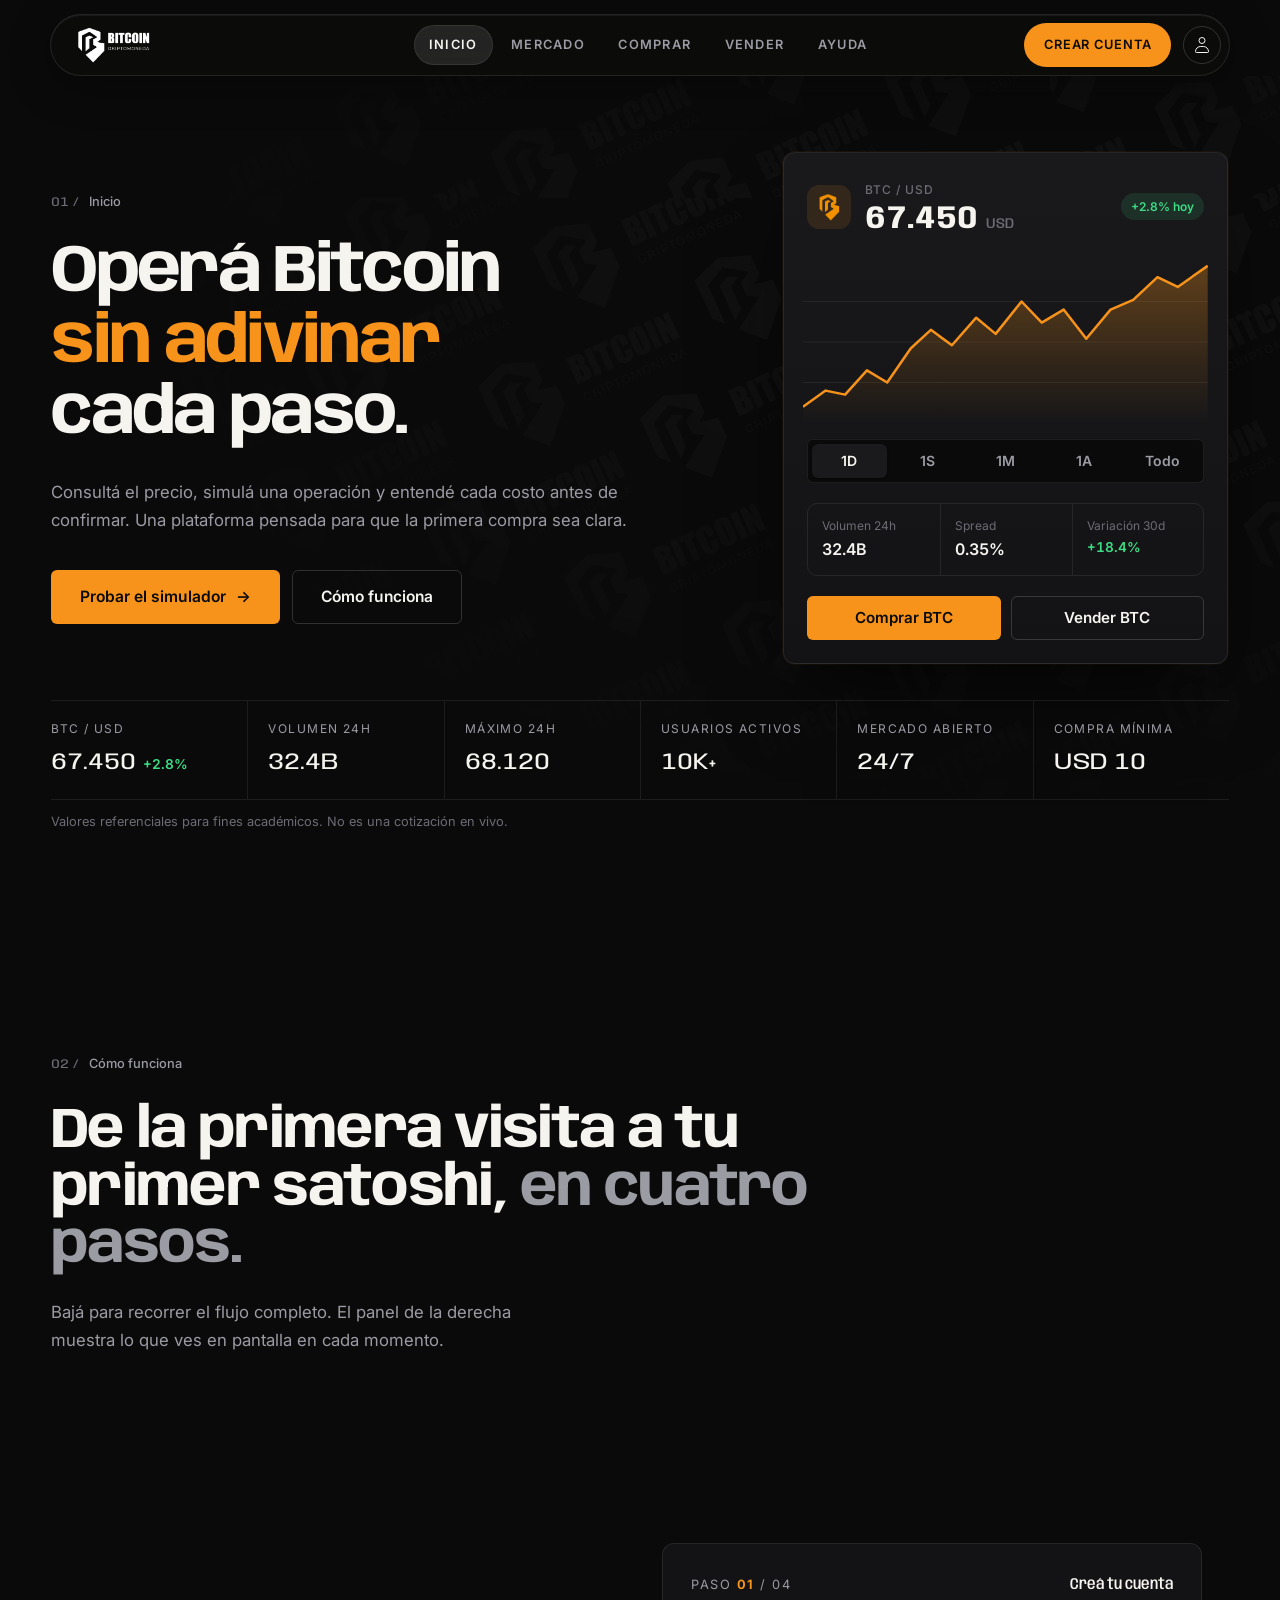
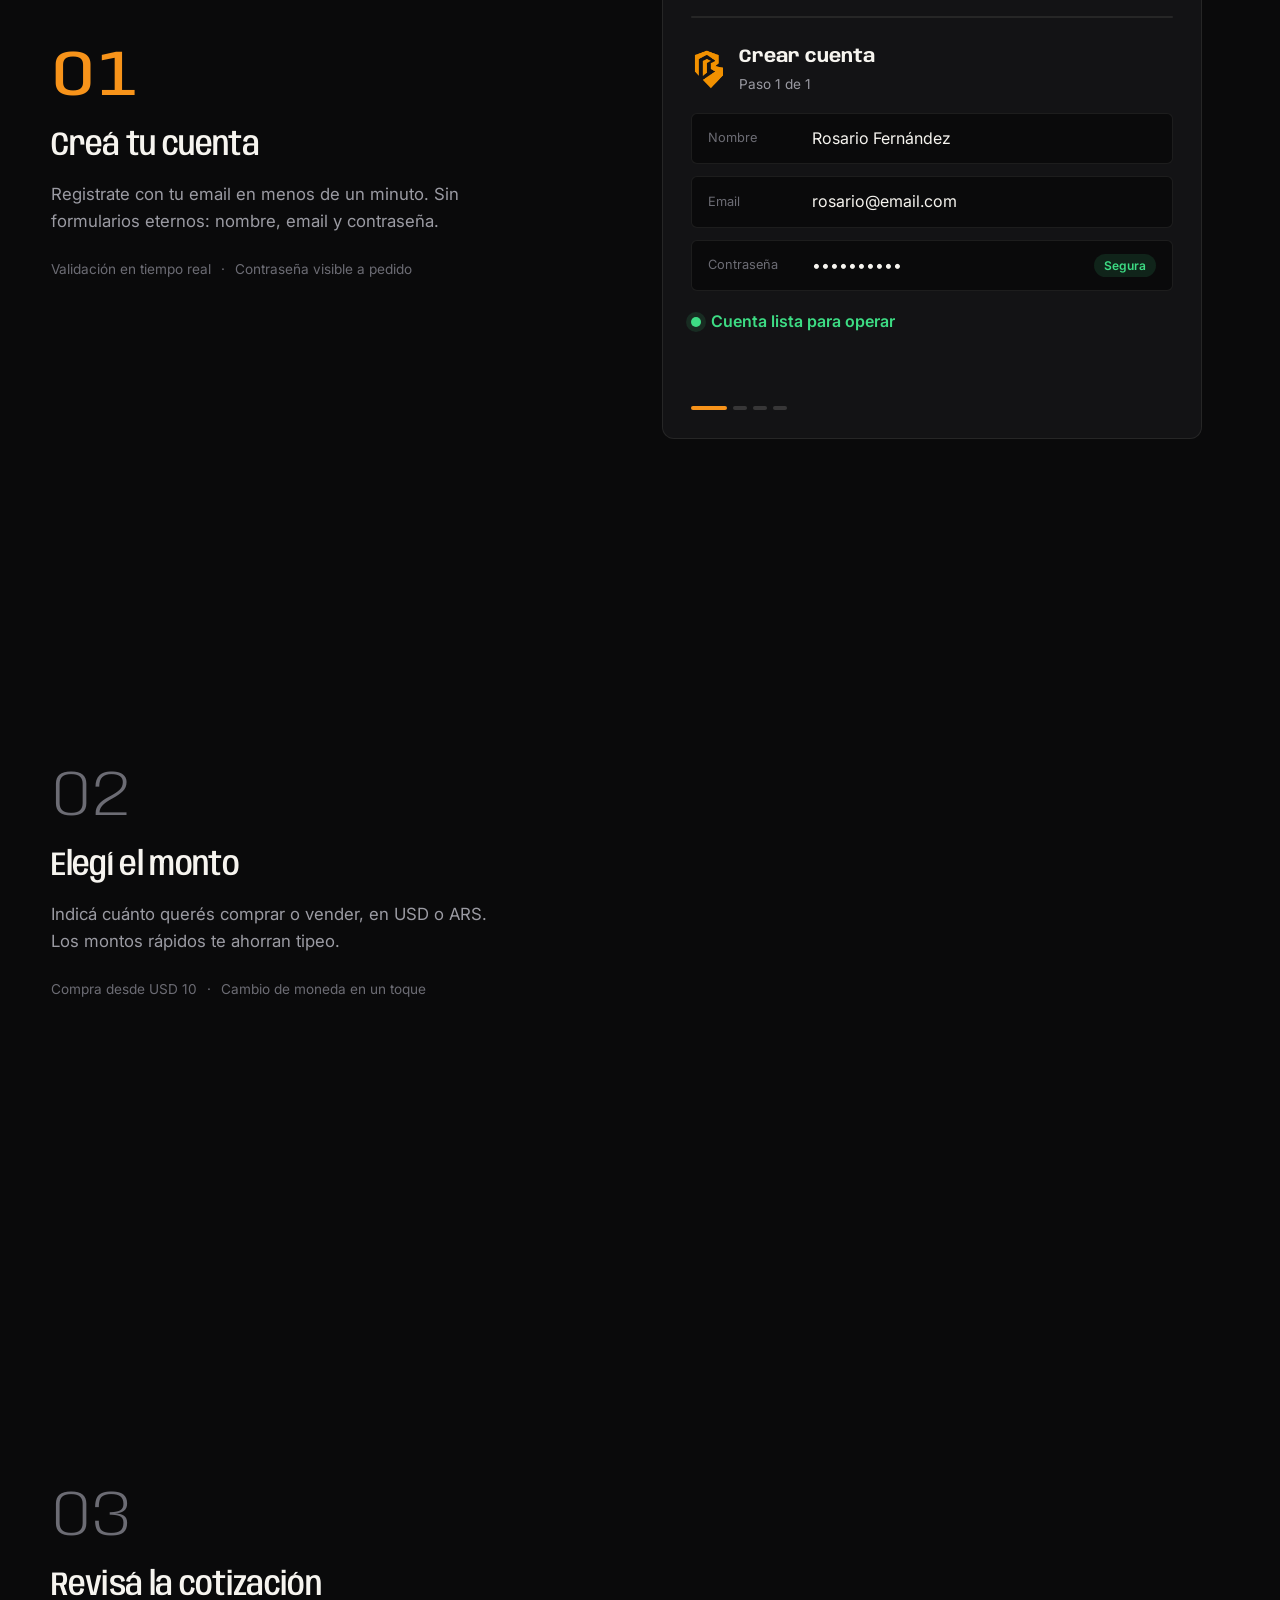
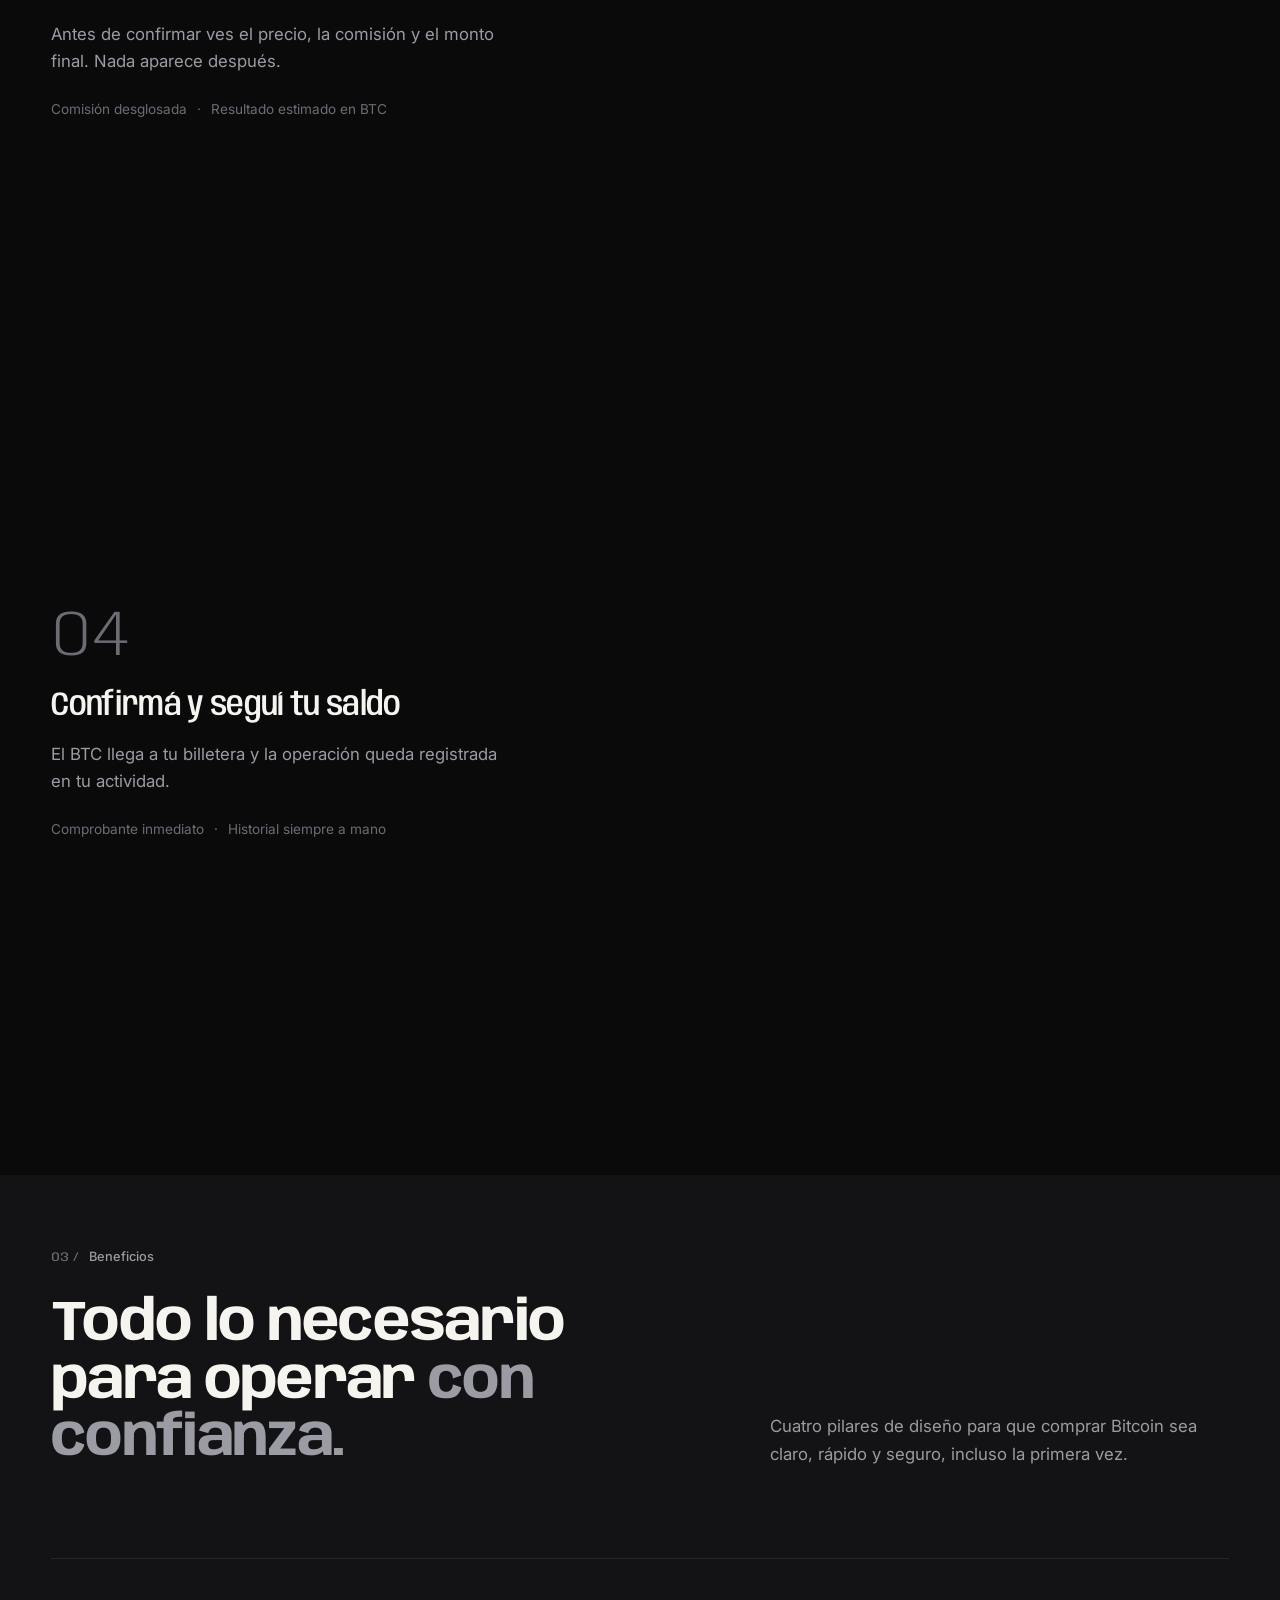
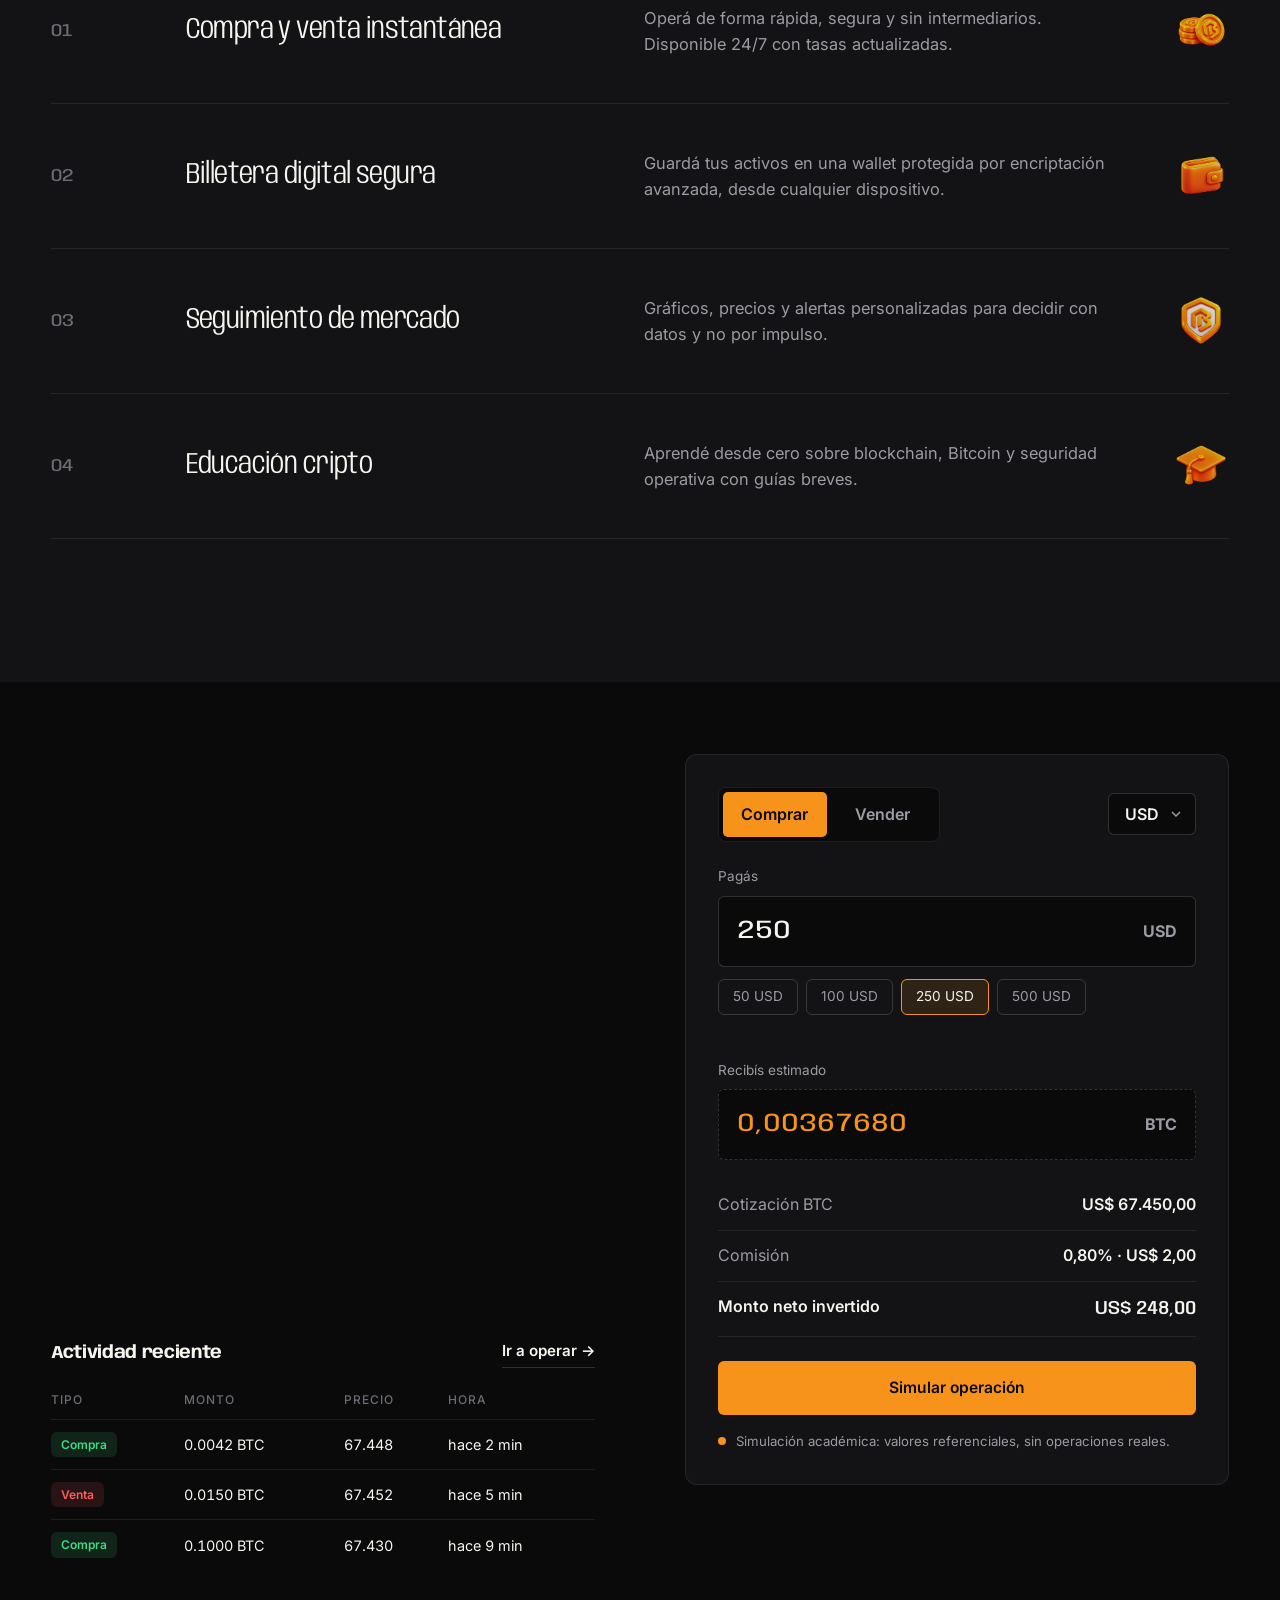
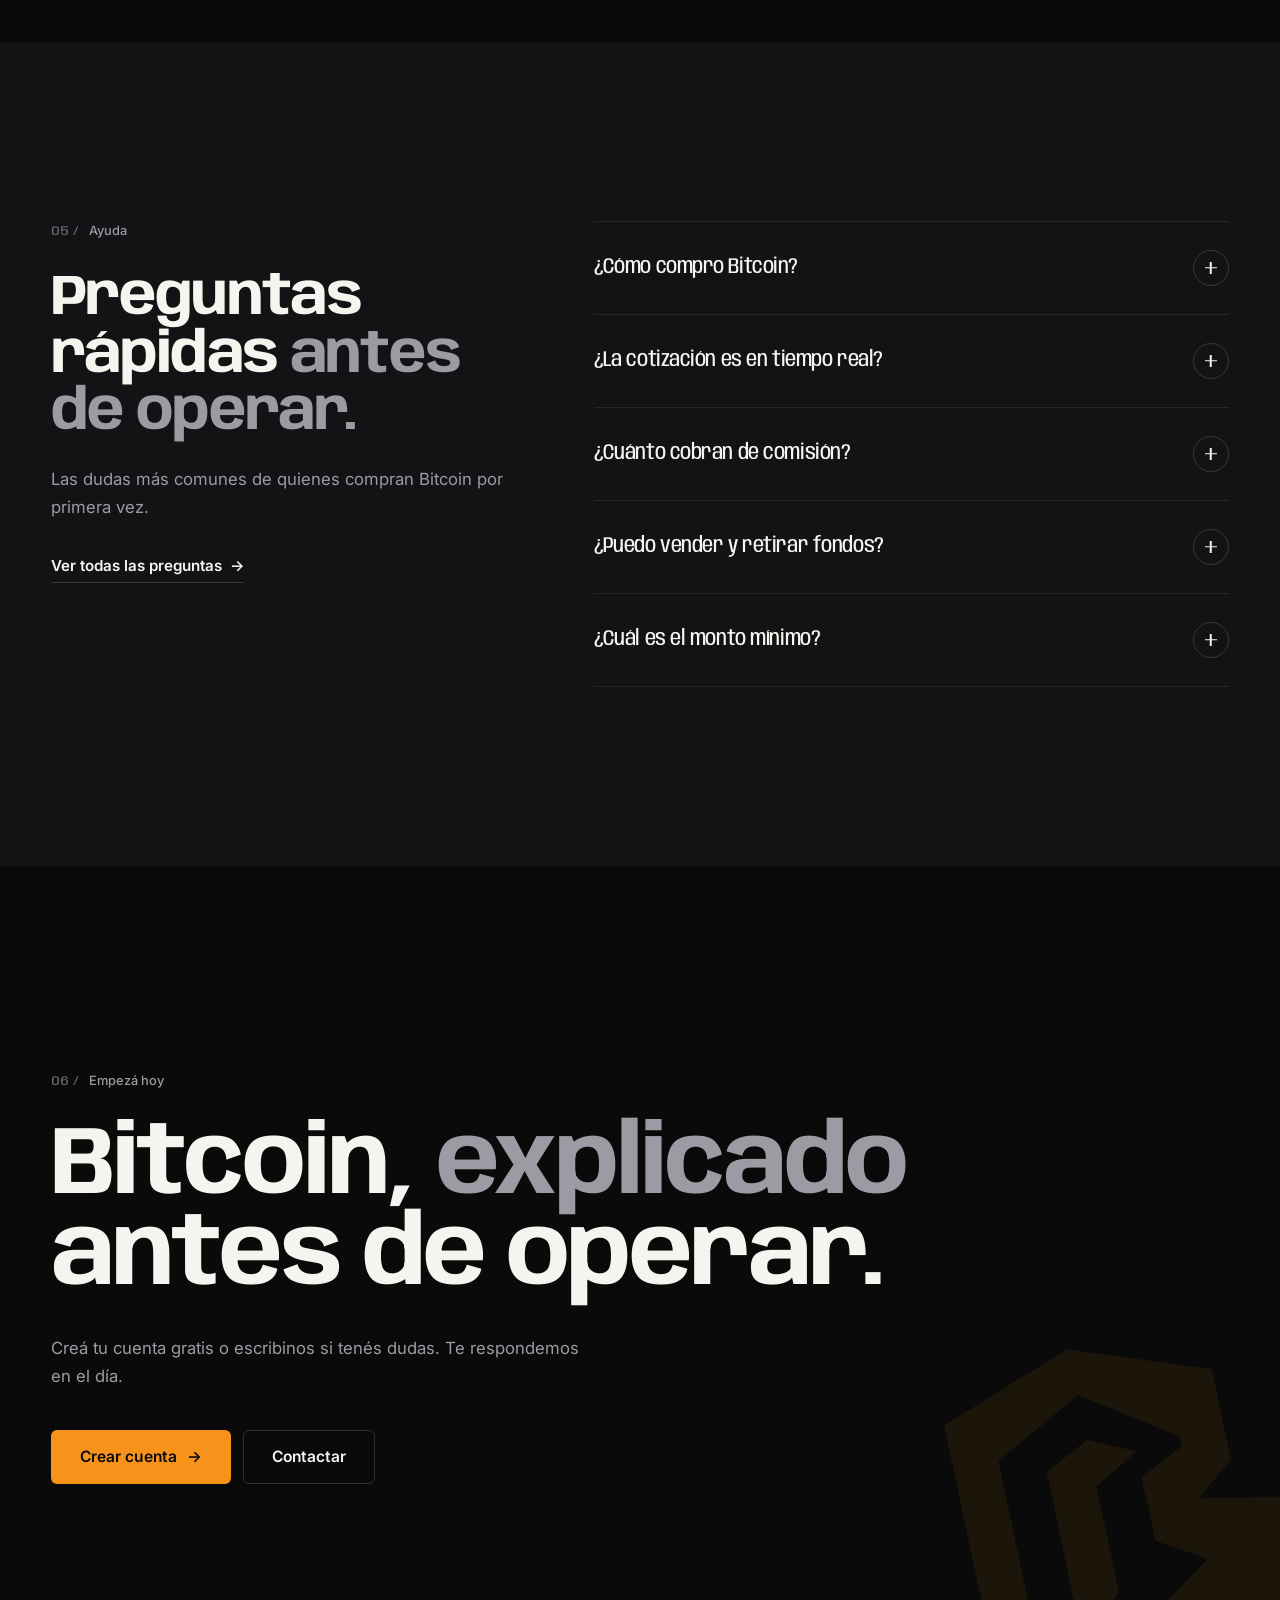
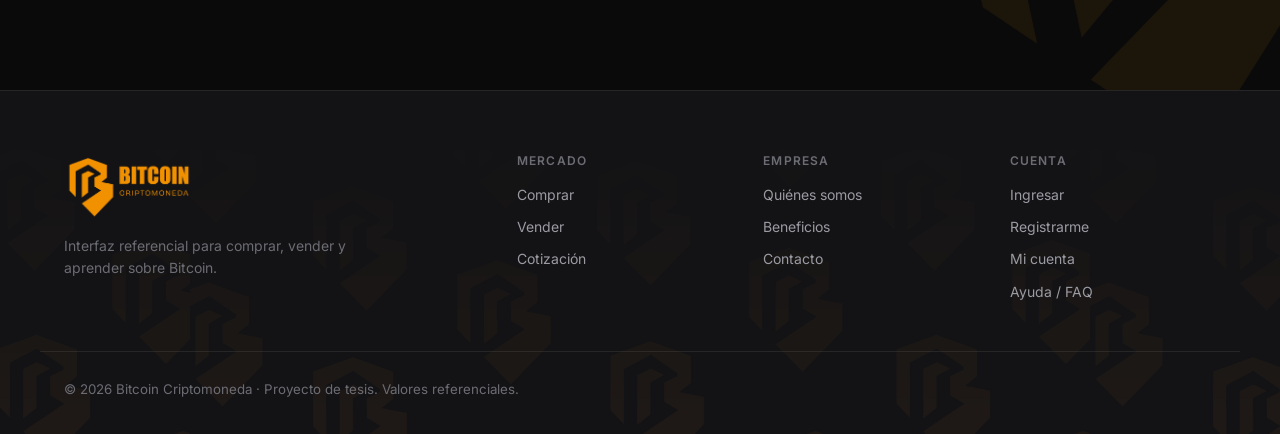
==== commit 238c6a71: "Rediseno editorial: landing con scroll narrativo, Mercado, Comprar y Vender - Home: scroll narrativo" ====
--- a/index.html
+++ b/index.html
@@ -4,17 +4,21 @@
   <meta charset="UTF-8">
   <meta name="viewport" content="width=device-width, initial-scale=1.0">
   <title>Bitcoin Criptomoneda | Compra y venta de Bitcoin</title>
-  <meta name="description" content="Interfaz referencial para comprar, vender, seguir y aprender sobre Bitcoin en tiempo real.">
+  <meta name="description" content="Interfaz referencial para comprar, vender, seguir y aprender sobre Bitcoin. Proyecto de tesis sobre diseño UX/UI.">
   <link rel="icon" type="image/png" href="assets/Logo/IsoNaranja.png">
   <link rel="preconnect" href="https://fonts.googleapis.com">
   <link rel="preconnect" href="https://fonts.gstatic.com" crossorigin>
-  <link href="https://fonts.googleapis.com/css2?family=Anybody:wght@400;600;700&family=Inter:wght@400;500;600&display=swap" rel="stylesheet">
+  <link href="https://fonts.googleapis.com/css2?family=Anybody:ital,wdth,wght@0,50..150,100..900;1,50..150,100..900&family=Inter:wght@400;500;600&display=swap" rel="stylesheet">
   <link rel="stylesheet" href="css/site.css">
+  <link rel="stylesheet" href="css/landing.css">
 </head>
-<body>
+<body class="landing">
   <a class="skip-link" href="#main">Saltar al contenido</a>
 
-  <!-- Nivel 1: navegacion global -->
+  <!-- Barra de progreso de lectura -->
+  <div class="scroll-progress" aria-hidden="true"><span></span></div>
+
+  <!-- Navegacion global fija -->
   <header class="topbar">
     <div class="topbar-inner">
       <a class="brand" href="#home" aria-label="Bitcoin inicio">
@@ -22,21 +26,14 @@
       </a>
 
       <nav class="desktop-nav" aria-label="Menu principal">
-        <a href="Paginas/quienes-somos.html">Quienes somos</a>
-        <div class="nav-dropdown">
-          <button type="button">Mercado <span class="chevron" aria-hidden="true"></span></button>
-          <div class="nav-dropdown-menu">
-            <a href="Paginas/comprar.html"><strong>Comprar</strong><small>Adquiri BTC con USD o ARS</small></a>
-            <a href="Paginas/vender.html"><strong>Vender</strong><small>Converti BTC a tu moneda</small></a>
-          </div>
-        </div>
-        <a href="Paginas/beneficios.html">Beneficios</a>
+        <a href="#home" aria-current="page">Inicio</a>
+        <a href="Paginas/mercado.html">Mercado</a>
+        <a href="Paginas/comprar.html">Comprar</a>
+        <a href="Paginas/vender.html">Vender</a>
         <a href="Paginas/ayuda-faq.html">Ayuda</a>
-        <a href="Paginas/contacto.html">Contacto</a>
       </nav>
 
       <div class="account-actions">
-        <a class="login-link" href="Paginas/ingresar.html">Ingresar</a>
         <a class="button button-primary button-sm register-link" href="Paginas/registro.html">Crear cuenta</a>
         <div class="account-menu">
           <button class="account-icon-link" type="button" aria-label="Abrir menu de cuenta" aria-expanded="false">
@@ -44,6 +41,7 @@
           </button>
           <div class="account-dropdown">
             <div class="account-dropdown-title"><span class="account-icon"></span><strong data-session-greeting>Hola!</strong></div>
+            <a href="Paginas/ingresar.html">Ingresar</a>
             <a href="Paginas/mi-cuenta.html">Mi cuenta</a>
             <a href="Paginas/registro.html">Registrarme</a>
             <a href="Paginas/ingresar.html" data-logout>Cerrar sesion</a>
@@ -60,14 +58,15 @@
 
   <nav class="mobile-menu" id="mobile-menu" aria-label="Menu mobile">
     <p class="mobile-menu-label">Explorar</p>
-    <a href="#home">Inicio</a>
-    <a href="Paginas/quienes-somos.html">Quienes somos</a>
+    <a href="#home" aria-current="page">Inicio</a>
+    <a href="Paginas/mercado.html">Mercado</a>
+    <a href="Paginas/comprar.html">Comprar</a>
+    <a href="Paginas/vender.html">Vender</a>
+    <a href="Paginas/ayuda-faq.html">Ayuda</a>
+    <p class="mobile-menu-label">Más</p>
+    <a href="Paginas/quienes-somos.html">Quiénes somos</a>
     <a href="Paginas/beneficios.html">Beneficios</a>
-    <a href="Paginas/ayuda-faq.html">Ayuda / FAQ</a>
     <a href="Paginas/contacto.html">Contacto</a>
-    <p class="mobile-menu-label">Mercado</p>
-    <a href="Paginas/comprar.html">Comprar BTC</a>
-    <a href="Paginas/vender.html">Vender BTC</a>
     <div class="mobile-menu-actions">
       <a class="button button-outline" href="Paginas/ingresar.html">Ingresar</a>
       <a class="button button-primary" href="Paginas/registro.html">Crear cuenta</a>
@@ -75,27 +74,26 @@
   </nav>
 
   <main id="main">
-    <!-- Nivel 2: propuesta de valor -->
-    <section class="hero" id="home">
-      <div class="hero-glow" aria-hidden="true"></div>
-      <div class="container hero-grid">
-        <div class="hero-copy reveal">
-          <p class="pill"><i class="dot"></i> Mercado abierto 24/7</p>
-          <h1>Bitcoin simple, seguro y <span class="text-accent">en un solo lugar</span></h1>
-          <p class="lead">Consulta el precio, simula una operacion y aprende a tu ritmo desde una experiencia clara y directa.</p>
-          <div class="hero-actions">
-            <a class="button button-primary button-lg" href="#operar">Empezar ahora</a>
-            <a class="button button-ghost button-lg" href="#mercado">Ver mercado <span aria-hidden="true">→</span></a>
-          </div>
-          <dl class="hero-proof">
-            <div><dt>Usuarios activos</dt><dd>10K+</dd></div>
-            <div><dt>Mercado</dt><dd>24/7</dd></div>
-            <div><dt>Spread</dt><dd>0.35%</dd></div>
-          </dl>
-        </div>
-
-        <div class="hero-visual reveal">
-          <article class="market-dashboard card" aria-label="Resumen del mercado Bitcoin">
+
+    <!-- 01 — Inicio -->
+    <section class="l-hero" id="home" data-section>
+      <div class="l-container l-hero-grid">
+        <div class="l-hero-copy">
+          <p class="l-index l-fade" style="--d:0"><span>01</span> Inicio</p>
+          <h1 class="l-hero-title">
+            <span class="l-line"><span style="--d:1">Operá Bitcoin</span></span>
+            <span class="l-line"><span style="--d:2"><em>sin adivinar</em></span></span>
+            <span class="l-line"><span style="--d:3">cada paso.</span></span>
+          </h1>
+          <p class="l-lead l-fade" style="--d:4">Consultá el precio, simulá una operación y entendé cada costo antes de confirmar. Una plataforma pensada para que la primera compra sea clara.</p>
+          <div class="l-actions l-fade" style="--d:5">
+            <a class="l-btn l-btn-primary" href="#operar">Probar el simulador <span aria-hidden="true">→</span></a>
+            <a class="l-btn l-btn-ghost" href="#como-funciona">Cómo funciona</a>
+          </div>
+        </div>
+
+        <div class="hero-visual l-hero-visual l-fade" style="--d:3">
+          <article class="market-dashboard l-dashboard" aria-label="Resumen del mercado Bitcoin">
             <header class="dashboard-head">
               <img src="assets/Logo/IsoNaranja.png" alt="">
               <div>
@@ -109,13 +107,13 @@
               <svg viewBox="0 0 500 200" preserveAspectRatio="none">
                 <defs>
                   <linearGradient id="chartFill" x1="0" y1="0" x2="0" y2="1">
-                    <stop offset="0" stop-color="#ff8600" stop-opacity=".35"/>
-                    <stop offset="1" stop-color="#ff8600" stop-opacity="0"/>
+                    <stop offset="0" stop-color="#F7931A" stop-opacity=".32"/>
+                    <stop offset="1" stop-color="#F7931A" stop-opacity="0"/>
                   </linearGradient>
                 </defs>
                 <path class="chart-grid" d="M0 50H500M0 100H500M0 150H500"/>
                 <path class="chart-area" d="M0 180 L28 160 L52 165 L79 135 L104 150 L133 108 L158 85 L184 104 L214 70 L238 90 L270 50 L295 76 L322 60 L350 96 L380 60 L408 48 L438 20 L463 32 L500 6 L500 200 L0 200Z"/>
-                <path class="chart-line" d="M0 180 L28 160 L52 165 L79 135 L104 150 L133 108 L158 85 L184 104 L214 70 L238 90 L270 50 L295 76 L322 60 L350 96 L380 60 L408 48 L438 20 L463 32 L500 6"/>
+                <path class="chart-line" pathLength="1" d="M0 180 L28 160 L52 165 L79 135 L104 150 L133 108 L158 85 L184 104 L214 70 L238 90 L270 50 L295 76 L322 60 L350 96 L380 60 L408 48 L438 20 L463 32 L500 6"/>
               </svg>
             </div>
 
@@ -126,7 +124,7 @@
             <dl class="market-stats">
               <div><dt>Volumen 24h</dt><dd>32.4B</dd></div>
               <div><dt>Spread</dt><dd>0.35%</dd></div>
-              <div><dt>Variacion 30d</dt><dd class="up">+18.4%</dd></div>
+              <div><dt>Variación 30d</dt><dd class="up">+18.4%</dd></div>
             </dl>
 
             <div class="dashboard-actions">
@@ -136,198 +134,290 @@
           </article>
         </div>
       </div>
-    </section>
-
-    <!-- Franja de confianza -->
-    <section class="trust-bar" aria-label="Por que elegirnos">
-      <div class="container trust-grid">
-        <p><img src="assets/IconoNuevosWeb/IconoEscudo2.png" alt=""> Transacciones seguras</p>
-        <p><img src="assets/IconoNuevosWeb/IconoMoneda.png" alt=""> Compra desde USD 10</p>
-        <p><img src="assets/IconoNuevosWeb/IconoBilletera.png" alt=""> Billetera incluida</p>
-        <p><img src="assets/IconoNuevosWeb/IconoGorro.png" alt=""> Guias para empezar</p>
-      </div>
-    </section>
-
-    <!-- Nivel 3: accion principal -->
-    <section class="section" id="operar">
-      <div class="container split">
-        <div class="reveal">
-          <header class="section-head">
-            <p class="eyebrow"><span>01</span> Operar</p>
-            <h2>Cambia tus dolares por Bitcoin en segundos</h2>
-            <p class="section-lead">Antes de confirmar ves el saldo, la cotizacion, la comision estimada y el monto final. Sin sorpresas.</p>
+
+      <!-- Franja de mercado -->
+      <div class="l-container" id="mercado">
+        <dl class="l-ticker l-fade" style="--d:7" aria-label="Indicadores de mercado referenciales">
+          <div><dt>BTC / USD</dt><dd>67.450 <span class="up">+2.8%</span></dd></div>
+          <div><dt>Volumen 24h</dt><dd>32.4B</dd></div>
+          <div><dt>Máximo 24h</dt><dd>68.120</dd></div>
+          <div><dt>Usuarios activos</dt><dd>10K+</dd></div>
+          <div><dt>Mercado abierto</dt><dd>24/7</dd></div>
+          <div><dt>Compra mínima</dt><dd>USD 10</dd></div>
+        </dl>
+        <p class="l-ticker-note">Valores referenciales para fines académicos. No es una cotización en vivo.</p>
+      </div>
+    </section>
+
+    <!-- 02 — Como funciona (scroll narrativo con panel sticky) -->
+    <section class="l-how" id="como-funciona" data-section>
+      <div class="l-container">
+        <header class="l-head l-reveal">
+          <p class="l-index"><span>02</span> Cómo funciona</p>
+          <h2>De la primera visita a tu primer satoshi, <em>en cuatro pasos.</em></h2>
+          <p class="l-lead">Bajá para recorrer el flujo completo. El panel de la derecha muestra lo que ves en pantalla en cada momento.</p>
+        </header>
+
+        <div class="l-how-grid">
+          <ol class="l-steps">
+            <li class="l-step" data-step="0">
+              <span class="l-step-num">01</span>
+              <h3>Creá tu cuenta</h3>
+              <p>Registrate con tu email en menos de un minuto. Sin formularios eternos: nombre, email y contraseña.</p>
+              <ul class="l-step-points">
+                <li>Validación en tiempo real</li>
+                <li>Contraseña visible a pedido</li>
+              </ul>
+              <div class="l-step-media" aria-hidden="true"></div>
+            </li>
+            <li class="l-step" data-step="1">
+              <span class="l-step-num">02</span>
+              <h3>Elegí el monto</h3>
+              <p>Indicá cuánto querés comprar o vender, en USD o ARS. Los montos rápidos te ahorran tipeo.</p>
+              <ul class="l-step-points">
+                <li>Compra desde USD 10</li>
+                <li>Cambio de moneda en un toque</li>
+              </ul>
+              <div class="l-step-media" aria-hidden="true"></div>
+            </li>
+            <li class="l-step" data-step="2">
+              <span class="l-step-num">03</span>
+              <h3>Revisá la cotización</h3>
+              <p>Antes de confirmar ves el precio, la comisión y el monto final. Nada aparece después.</p>
+              <ul class="l-step-points">
+                <li>Comisión desglosada</li>
+                <li>Resultado estimado en BTC</li>
+              </ul>
+              <div class="l-step-media" aria-hidden="true"></div>
+            </li>
+            <li class="l-step" data-step="3">
+              <span class="l-step-num">04</span>
+              <h3>Confirmá y seguí tu saldo</h3>
+              <p>El BTC llega a tu billetera y la operación queda registrada en tu actividad.</p>
+              <ul class="l-step-points">
+                <li>Comprobante inmediato</li>
+                <li>Historial siempre a mano</li>
+              </ul>
+              <div class="l-step-media" aria-hidden="true"></div>
+            </li>
+          </ol>
+
+          <div class="l-stage" aria-hidden="true">
+            <div class="l-panel">
+              <div class="l-panel-top">
+                <span class="l-panel-step">Paso <b data-stage-count>01</b> / 04</span>
+                <span class="l-panel-title" data-stage-title>Creá tu cuenta</span>
+              </div>
+              <div class="l-panel-bar"><span></span></div>
+
+              <div class="l-screens">
+                <!-- Pantalla 1: registro -->
+                <div class="l-screen is-active" data-screen="0" data-title="Creá tu cuenta">
+                  <div class="l-s-head" style="--i:0"><img src="assets/Logo/IsoNaranja.png" alt=""><div><strong>Crear cuenta</strong><small>Paso 1 de 1</small></div></div>
+                  <div class="l-s-field" style="--i:1"><small>Nombre</small><span>Rosario Fernández</span></div>
+                  <div class="l-s-field" style="--i:2"><small>Email</small><span>rosario@email.com</span></div>
+                  <div class="l-s-field" style="--i:3"><small>Contraseña</small><span>••••••••••</span><em>Segura</em></div>
+                  <div class="l-s-ok" style="--i:4"><i></i> Cuenta lista para operar</div>
+                </div>
+
+                <!-- Pantalla 2: monto -->
+                <div class="l-screen" data-screen="1" data-title="Elegí el monto">
+                  <div class="l-s-tabs" style="--i:0"><span class="on">Comprar</span><span>Vender</span></div>
+                  <div class="l-s-amount" style="--i:1"><small>Pagás</small><strong>250</strong><span>USD</span></div>
+                  <div class="l-s-chips" style="--i:2"><span>50</span><span>100</span><span class="on">250</span><span>500</span></div>
+                  <div class="l-s-row" style="--i:3"><small>Saldo disponible</small><b>USD 1.200,00</b></div>
+                </div>
+
+                <!-- Pantalla 3: cotizacion -->
+                <div class="l-screen" data-screen="2" data-title="Revisá la cotización">
+                  <svg class="l-s-spark" style="--i:0" viewBox="0 0 300 80" preserveAspectRatio="none"><path pathLength="1" d="M0 70 L30 62 L60 66 L90 48 L120 54 L150 34 L180 40 L210 22 L240 28 L270 12 L300 8"/></svg>
+                  <div class="l-s-row" style="--i:1"><small>Precio BTC</small><b>USD 67.450</b></div>
+                  <div class="l-s-row" style="--i:2"><small>Comisión (0,80%)</small><b>USD 2,00</b></div>
+                  <div class="l-s-row" style="--i:3"><small>Monto neto</small><b>USD 248,00</b></div>
+                  <div class="l-s-total" style="--i:4"><small>Recibís estimado</small><strong>0,00367680 BTC</strong></div>
+                </div>
+
+                <!-- Pantalla 4: confirmacion -->
+                <div class="l-screen" data-screen="3" data-title="Confirmá y seguí tu saldo">
+                  <div class="l-s-check" style="--i:0"><svg viewBox="0 0 52 52"><circle cx="26" cy="26" r="24"/><path d="M15 27l7 7 15-16"/></svg></div>
+                  <div class="l-s-done" style="--i:1"><strong>Operación simulada</strong><small>Compra registrada en tu billetera</small></div>
+                  <div class="l-s-total" style="--i:2"><small>Saldo BTC</small><strong>0,00367680 BTC</strong></div>
+                  <div class="l-s-row" style="--i:3"><small>Compra · hace instantes</small><b class="up">+0,00367680</b></div>
+                </div>
+              </div>
+
+              <div class="l-panel-dots">
+                <span class="is-active"></span><span></span><span></span><span></span>
+              </div>
+            </div>
+          </div>
+        </div>
+      </div>
+    </section>
+
+    <!-- 03 — Beneficios -->
+    <section class="l-benefits" id="beneficios" data-section>
+      <div class="l-container">
+        <header class="l-head l-head-row l-reveal">
+          <div>
+            <p class="l-index"><span>03</span> Beneficios</p>
+            <h2>Todo lo necesario para operar <em>con confianza.</em></h2>
+          </div>
+          <p class="l-lead">Cuatro pilares de diseño para que comprar Bitcoin sea claro, rápido y seguro, incluso la primera vez.</p>
+        </header>
+
+        <ol class="l-benefit-list">
+          <li class="l-benefit l-reveal">
+            <span class="l-benefit-num">01</span>
+            <h3>Compra y venta instantánea</h3>
+            <p>Operá de forma rápida, segura y sin intermediarios. Disponible 24/7 con tasas actualizadas.</p>
+            <img src="assets/IconoNuevosWeb/IconoMoneda.png" alt="">
+          </li>
+          <li class="l-benefit l-reveal">
+            <span class="l-benefit-num">02</span>
+            <h3>Billetera digital segura</h3>
+            <p>Guardá tus activos en una wallet protegida por encriptación avanzada, desde cualquier dispositivo.</p>
+            <img src="assets/IconoNuevosWeb/IconoBilletera.png" alt="">
+          </li>
+          <li class="l-benefit l-reveal">
+            <span class="l-benefit-num">03</span>
+            <h3>Seguimiento de mercado</h3>
+            <p>Gráficos, precios y alertas personalizadas para decidir con datos y no por impulso.</p>
+            <img src="assets/IconoNuevosWeb/IconoEscudo2.png" alt="">
+          </li>
+          <li class="l-benefit l-reveal">
+            <span class="l-benefit-num">04</span>
+            <h3>Educación cripto</h3>
+            <p>Aprendé desde cero sobre blockchain, Bitcoin y seguridad operativa con guías breves.</p>
+            <img src="assets/IconoNuevosWeb/IconoGorro.png" alt="">
+          </li>
+        </ol>
+
+        <div class="l-more l-reveal">
+          <a class="l-link" href="Paginas/beneficios.html">Ver todos los beneficios <span aria-hidden="true">→</span></a>
+        </div>
+      </div>
+    </section>
+
+    <!-- 04 — Simulador -->
+    <section class="l-sim" id="operar" data-section>
+      <div class="l-container l-sim-grid">
+        <div class="l-sim-copy">
+          <header class="l-head l-reveal">
+            <p class="l-index"><span>04</span> Simulador</p>
+            <h2>Probá una operación <em>sin riesgo.</em></h2>
+            <p class="l-lead">Elegí comprar o vender, ingresá un monto y mirá cómo cambian la cotización, la comisión y el resultado en el momento.</p>
           </header>
-          <ol class="steps">
-            <li><strong>Crea tu cuenta</strong><span>Registrate con tu email en menos de un minuto.</span></li>
-            <li><strong>Elegi el monto</strong><span>Ingresa cuanto queres comprar o vender en USD o ARS.</span></li>
-            <li><strong>Confirma la operacion</strong><span>Revisa el resumen y el BTC llega a tu billetera.</span></li>
-          </ol>
-        </div>
-
-        <form class="trade-card card reveal" id="trade-form">
-          <div class="trade-tabs segmented" role="tablist" aria-label="Tipo de operacion">
-            <button class="trade-tab active" type="button" data-mode="buy">Comprar</button>
-            <button class="trade-tab" type="button" data-mode="sell">Vender</button>
-          </div>
-          <label class="field">
-            <span>Pagas</span>
-            <div class="input-row">
-              <input id="fiat-input" type="number" min="0" value="250" inputmode="decimal">
-              <select id="fiat-currency" aria-label="Moneda fiat">
+
+          <ul class="l-sim-points l-reveal">
+            <li><b>Cotización</b><span>Precio referencial de BTC en USD o ARS.</span></li>
+            <li><b>Comisión</b><span>0,80% al comprar y 0,60% al vender, siempre visible.</span></li>
+            <li><b>Resultado</b><span>Lo que recibirías, calculado antes de confirmar.</span></li>
+          </ul>
+
+          <div class="l-activity l-reveal">
+            <div class="l-activity-head"><h3>Actividad reciente</h3><a class="l-link" href="Paginas/comprar.html">Ir a operar →</a></div>
+            <table>
+              <thead><tr><th scope="col">Tipo</th><th scope="col">Monto</th><th scope="col">Precio</th><th scope="col">Hora</th></tr></thead>
+              <tbody>
+                <tr><td><span class="tag tag-buy">Compra</span></td><td>0.0042 BTC</td><td>67.448</td><td>hace 2 min</td></tr>
+                <tr><td><span class="tag tag-sell">Venta</span></td><td>0.0150 BTC</td><td>67.452</td><td>hace 5 min</td></tr>
+                <tr><td><span class="tag tag-buy">Compra</span></td><td>0.1000 BTC</td><td>67.430</td><td>hace 9 min</td></tr>
+              </tbody>
+            </table>
+          </div>
+        </div>
+
+        <form class="l-sim-card l-reveal" id="trade-form" novalidate>
+          <div class="l-sim-top">
+            <div class="l-seg" role="group" aria-label="Tipo de operación">
+              <button class="trade-tab active" type="button" data-mode="buy" aria-pressed="true">Comprar</button>
+              <button class="trade-tab" type="button" data-mode="sell" aria-pressed="false">Vender</button>
+            </div>
+            <label class="l-currency">
+              <span class="sr-only">Moneda</span>
+              <select id="fiat-currency" aria-label="Moneda">
                 <option value="USD">USD</option>
                 <option value="ARS">ARS</option>
               </select>
+            </label>
+          </div>
+
+          <label class="l-field" for="fiat-input">
+            <span id="fiat-label">Pagás</span>
+            <div class="l-input">
+              <input id="fiat-input" type="text" inputmode="decimal" autocomplete="off" value="250" aria-describedby="trade-error">
+              <b id="input-unit">USD</b>
             </div>
           </label>
-          <label class="field">
-            <span>Recibis estimado</span>
-            <div class="input-row is-readonly">
-              <input id="btc-output" type="text" readonly>
-              <strong>BTC</strong>
-            </div>
-          </label>
-          <dl class="trade-summary">
-            <div><dt>Precio BTC</dt><dd id="btc-price">USD 67.450</dd></div>
-            <div><dt>Comision</dt><dd id="fee-output">0.80%</dd></div>
-            <div class="total"><dt>Total neto</dt><dd id="net-output">USD 248.00</dd></div>
+          <div class="l-chips" id="trade-chips" aria-label="Montos rápidos"></div>
+          <p class="l-error" id="trade-error" role="alert"></p>
+
+          <div class="l-field">
+            <span id="output-label">Recibís estimado</span>
+            <div class="l-input is-readonly">
+              <input id="btc-output" type="text" readonly aria-labelledby="output-label">
+              <b id="output-unit">BTC</b>
+            </div>
+          </div>
+
+          <dl class="l-summary">
+            <div><dt>Cotización BTC</dt><dd id="btc-price">USD 67.450</dd></div>
+            <div><dt>Comisión</dt><dd id="fee-output">0.80%</dd></div>
+            <div class="total"><dt id="net-label">Monto neto</dt><dd id="net-output">USD 248.00</dd></div>
           </dl>
-          <button class="button button-primary button-lg full-button" type="submit">Simular operacion</button>
-          <p class="form-note" id="trade-message" aria-live="polite">Cotizacion referencial para maqueta. Lista para conectar a una API.</p>
+
+          <button class="l-btn l-btn-primary l-btn-full" type="submit">Simular operación</button>
+          <p class="l-sim-note" id="trade-message" aria-live="polite"><i></i> Simulación académica: valores referenciales, sin operaciones reales.</p>
         </form>
       </div>
     </section>
 
-    <!-- Nivel 3: informacion de mercado -->
-    <section class="section section-alt" id="mercado">
-      <div class="container">
-        <header class="section-head section-head-row reveal">
-          <div>
-            <p class="eyebrow"><span>02</span> Mercado</p>
-            <h2>Segui el precio y tus saldos sin perder velocidad</h2>
-          </div>
-          <p class="section-lead">Variacion diaria, liquidez y actividad reciente en un tablero compacto pensado para quienes operan seguido.</p>
+    <!-- 05 — Ayuda -->
+    <section class="l-faq" id="ayuda" data-section>
+      <div class="l-container l-faq-grid">
+        <header class="l-head l-faq-head l-reveal">
+          <p class="l-index"><span>05</span> Ayuda</p>
+          <h2>Preguntas rápidas <em>antes de operar.</em></h2>
+          <p class="l-lead">Las dudas más comunes de quienes compran Bitcoin por primera vez.</p>
+          <a class="l-link" href="Paginas/ayuda-faq.html">Ver todas las preguntas <span aria-hidden="true">→</span></a>
         </header>
 
-        <div class="kpi-grid">
-          <article class="kpi card reveal">
-            <span class="label">BTC / USD</span>
-            <strong>67.450</strong>
-            <span class="badge badge-up">+2.8%</span>
-          </article>
-          <article class="kpi card reveal">
-            <span class="label">Volumen 24h</span>
-            <strong>32.4B</strong>
-            <span class="badge">Alto</span>
-          </article>
-          <article class="kpi card reveal">
-            <span class="label">Spread</span>
-            <strong>0.35%</strong>
-            <span class="badge">Bajo</span>
-          </article>
-          <article class="kpi card reveal">
-            <span class="label">Maximo 24h</span>
-            <strong>68.120</strong>
-            <span class="badge badge-up">+1.0%</span>
-          </article>
-        </div>
-
-        <div class="activity card reveal">
-          <header class="activity-head">
-            <h3>Actividad reciente</h3>
-            <a class="text-link" href="Paginas/comprar.html">Ir a operar →</a>
-          </header>
-          <table>
-            <thead>
-              <tr><th scope="col">Tipo</th><th scope="col">Monto</th><th scope="col">Precio</th><th scope="col">Hora</th></tr>
-            </thead>
-            <tbody>
-              <tr><td><span class="tag tag-buy">Compra</span></td><td>0.0042 BTC</td><td>67.448</td><td>hace 2 min</td></tr>
-              <tr><td><span class="tag tag-sell">Venta</span></td><td>0.0150 BTC</td><td>67.452</td><td>hace 5 min</td></tr>
-              <tr><td><span class="tag tag-buy">Compra</span></td><td>0.1000 BTC</td><td>67.430</td><td>hace 9 min</td></tr>
-            </tbody>
-          </table>
-        </div>
-      </div>
-    </section>
-
-    <!-- Nivel 3: beneficios -->
-    <section class="section" id="beneficios">
-      <div class="container">
-        <header class="section-head section-head-center reveal">
-          <p class="eyebrow"><span>03</span> Beneficios</p>
-          <h2>Explora el mundo de las criptomonedas</h2>
-          <p class="section-lead">Cuatro modulos base para que la experiencia sea clara, rapida y confiable.</p>
-        </header>
-
-        <div class="feature-grid">
-          <article class="feature-card card reveal">
-            <img src="assets/IconoNuevosWeb/IconoMoneda.png" alt="">
-            <h3>Compra y venta instantanea</h3>
-            <p>Opera de forma rapida, segura y sin intermediarios.</p>
-            <small>Disponible 24/7 con tasas actualizadas.</small>
-          </article>
-          <article class="feature-card card reveal">
-            <img src="assets/IconoNuevosWeb/IconoBilletera.png" alt="">
-            <h3>Billetera digital segura</h3>
-            <p>Guarda tus activos en una wallet protegida por encriptacion avanzada.</p>
-            <small>Acceso desde cualquier dispositivo.</small>
-          </article>
-          <article class="feature-card card reveal">
-            <img src="assets/IconoNuevosWeb/IconoEscudo2.png" alt="">
-            <h3>Seguimiento de mercado</h3>
-            <p>Graficos, precios en vivo y alertas personalizadas para BTC.</p>
-            <small>Decisiones con datos en tiempo real.</small>
-          </article>
-          <article class="feature-card card reveal">
-            <img src="assets/IconoNuevosWeb/IconoGorro.png" alt="">
-            <h3>Educacion cripto</h3>
-            <p>Aprende desde cero sobre blockchain, Bitcoin y seguridad operativa.</p>
-            <small>Inverti con conocimiento y confianza.</small>
-          </article>
-        </div>
-        <div class="center reveal">
-          <a class="button button-outline" href="Paginas/beneficios.html">Ver todos los beneficios</a>
-        </div>
-      </div>
-    </section>
-
-    <!-- Nivel 3: ayuda -->
-    <section class="section section-alt" id="ayuda">
-      <div class="container split split-faq">
-        <header class="section-head reveal">
-          <p class="eyebrow"><span>04</span> Ayuda</p>
-          <h2>Preguntas rapidas antes de operar</h2>
-          <p class="section-lead">Las dudas mas comunes de quienes compran Bitcoin por primera vez.</p>
-          <a class="button button-outline" href="Paginas/ayuda-faq.html">Ver todas las preguntas</a>
-        </header>
-        <div class="faq-list reveal">
-          <button class="faq-item" type="button">
-            <span>Como compro Bitcoin?</span>
-            <p>Elegis comprar, ingresas el monto, revisas la cotizacion y confirmas la operacion desde tu cuenta.</p>
-          </button>
-          <button class="faq-item" type="button">
-            <span>La cotizacion es en tiempo real?</span>
-            <p>Esta maqueta usa valores referenciales. La interfaz queda preparada para conectar una API de mercado.</p>
-          </button>
-          <button class="faq-item" type="button">
-            <span>Puedo vender y retirar fondos?</span>
-            <p>Si. El flujo contempla venta de BTC, saldo disponible y retiro hacia una cuenta verificada.</p>
-          </button>
-        </div>
-      </div>
-    </section>
-
-    <!-- Cierre: llamada a la accion -->
-    <section class="section" id="contacto">
-      <div class="container">
-        <div class="cta-band reveal">
-          <div>
-            <h2>Listo para operar Bitcoin?</h2>
-            <p>Crea tu cuenta gratis o escribinos si tenes dudas. Te respondemos en el dia.</p>
-          </div>
-          <div class="cta-actions">
-            <a class="button button-dark button-lg" href="Paginas/registro.html">Crear cuenta</a>
-            <a class="button button-on-accent button-lg" href="Paginas/contacto.html">Contactar</a>
+        <div class="l-acc l-reveal">
+          <div class="l-acc-item">
+            <h3><button type="button" aria-expanded="false" aria-controls="faq-1" id="faq-1-btn">¿Cómo compro Bitcoin?<i aria-hidden="true"></i></button></h3>
+            <div class="l-acc-panel" id="faq-1" role="region" aria-labelledby="faq-1-btn"><div><p>Elegís comprar, ingresás el monto, revisás la cotización y confirmás la operación desde tu cuenta.</p></div></div>
+          </div>
+          <div class="l-acc-item">
+            <h3><button type="button" aria-expanded="false" aria-controls="faq-2" id="faq-2-btn">¿La cotización es en tiempo real?<i aria-hidden="true"></i></button></h3>
+            <div class="l-acc-panel" id="faq-2" role="region" aria-labelledby="faq-2-btn"><div><p>No. Esta interfaz usa valores referenciales con fines académicos. Está preparada para conectarse a una API de mercado.</p></div></div>
+          </div>
+          <div class="l-acc-item">
+            <h3><button type="button" aria-expanded="false" aria-controls="faq-3" id="faq-3-btn">¿Cuánto cobran de comisión?<i aria-hidden="true"></i></button></h3>
+            <div class="l-acc-panel" id="faq-3" role="region" aria-labelledby="faq-3-btn"><div><p>En la simulación, 0,80% al comprar y 0,60% al vender. El monto se muestra siempre antes de confirmar.</p></div></div>
+          </div>
+          <div class="l-acc-item">
+            <h3><button type="button" aria-expanded="false" aria-controls="faq-4" id="faq-4-btn">¿Puedo vender y retirar fondos?<i aria-hidden="true"></i></button></h3>
+            <div class="l-acc-panel" id="faq-4" role="region" aria-labelledby="faq-4-btn"><div><p>Sí. El flujo contempla la venta de BTC, el saldo disponible y el retiro hacia una cuenta verificada.</p></div></div>
+          </div>
+          <div class="l-acc-item">
+            <h3><button type="button" aria-expanded="false" aria-controls="faq-5" id="faq-5-btn">¿Cuál es el monto mínimo?<i aria-hidden="true"></i></button></h3>
+            <div class="l-acc-panel" id="faq-5" role="region" aria-labelledby="faq-5-btn"><div><p>Podés simular compras desde USD 10 (o ARS 10.000) y ventas desde 0,0001 BTC.</p></div></div>
+          </div>
+        </div>
+      </div>
+    </section>
+
+    <!-- 06 — Cierre -->
+    <section class="l-close" id="contacto" data-section>
+      <div class="l-container">
+        <div class="l-close-inner l-reveal">
+          <p class="l-index"><span>06</span> Empezá hoy</p>
+          <h2>Bitcoin, <em>explicado</em><br>antes de operar.</h2>
+          <p class="l-lead">Creá tu cuenta gratis o escribinos si tenés dudas. Te respondemos en el día.</p>
+          <div class="l-actions">
+            <a class="l-btn l-btn-primary" href="Paginas/registro.html">Crear cuenta <span aria-hidden="true">→</span></a>
+            <a class="l-btn l-btn-ghost" href="Paginas/contacto.html">Contactar</a>
           </div>
         </div>
       </div>
@@ -345,11 +435,11 @@
         <h4>Mercado</h4>
         <a href="Paginas/comprar.html">Comprar</a>
         <a href="Paginas/vender.html">Vender</a>
-        <a href="#mercado">Cotizacion</a>
+        <a href="Paginas/mercado.html">Cotización</a>
       </nav>
       <nav aria-label="Empresa">
         <h4>Empresa</h4>
-        <a href="Paginas/quienes-somos.html">Quienes somos</a>
+        <a href="Paginas/quienes-somos.html">Quiénes somos</a>
         <a href="Paginas/beneficios.html">Beneficios</a>
         <a href="Paginas/contacto.html">Contacto</a>
       </nav>
@@ -367,5 +457,6 @@
   </footer>
 
   <script src="js/script.js"></script>
+  <script src="js/landing.js"></script>
 </body>
 </html>
--- a/css/site.css
+++ b/css/site.css
@@ -41,7 +41,9 @@
   --radius-sm: 10px;
   --radius-pill: 999px;
   --max: 1200px;
-  --header-h: 68px;
+  --bar-top: 14px;
+  --bar-h: 62px;
+  --header-h: calc(var(--bar-top) + var(--bar-h));
   --ease: cubic-bezier(0.2, 0.7, 0.2, 1);
 }
 
@@ -438,37 +440,73 @@
 
 /* 4. Secciones --------------------------------------------- */
 
-/* Header */
+/* Header: barra flotante tipo pildora que entra desde arriba
+   y se compacta al hacer scroll (clase .is-scrolled desde script.js) */
 .topbar {
+  --bar-ease: cubic-bezier(0.32, 0.72, 0, 1);
   position: sticky;
-  top: 0;
+  top: var(--bar-top);
   z-index: 50;
-  background: rgba(11, 11, 12, 0.72);
-  border-bottom: 1px solid var(--border);
-  backdrop-filter: saturate(160%) blur(16px);
-  -webkit-backdrop-filter: saturate(160%) blur(16px);
-}
-
+  margin-top: var(--bar-top);
+  pointer-events: none;
+}
+
+/* Marca | menu centrado | acciones */
 .topbar-inner {
-  display: flex;
+  display: grid;
+  /* Columnas laterales que nunca se achican por debajo de su contenido:
+     si falta lugar el menu se corre, pero no se superpone */
+  grid-template-columns: 1fr auto 1fr;
   align-items: center;
-  gap: 32px;
-  max-width: var(--max);
-  height: var(--header-h);
+  gap: 24px;
+  width: min(1180px, 100% - 48px);
+  height: var(--bar-h);
   margin: 0 auto;
-  padding: 0 24px;
+  padding: 0 8px 0 24px;
+  border: 1px solid rgba(255, 255, 255, 0.1);
+  border-radius: 999px;
+  background: rgba(14, 13, 12, 0.55);
+  backdrop-filter: blur(18px) saturate(1.4);
+  -webkit-backdrop-filter: blur(18px) saturate(1.4);
+  box-shadow: 0 10px 40px rgba(0, 0, 0, 0.35), inset 0 1px 0 rgba(255, 255, 255, 0.06);
+  pointer-events: auto;
+  animation: bar-enter 0.6s var(--bar-ease) 0.1s both;
+  transition: width 0.55s var(--bar-ease), height 0.55s var(--bar-ease), background-color 0.35s, border-color 0.35s, box-shadow 0.35s;
+}
+
+.topbar.is-scrolled .topbar-inner {
+  width: min(1080px, 100% - 48px);
+  height: calc(var(--bar-h) - 8px);
+  border-color: rgba(255, 134, 0, 0.3);
+  background: rgba(6, 6, 6, 0.86);
+  box-shadow: 0 14px 40px rgba(0, 0, 0, 0.55), 0 0 26px rgba(255, 134, 0, 0.12), inset 0 1px 0 rgba(255, 255, 255, 0.05);
+}
+
+@keyframes bar-enter {
+  from {
+    opacity: 0;
+    transform: translateY(-24px);
+  }
 }
 
 .brand img {
   width: auto;
-  height: 46px;
+  height: 38px;
+  transition: height 0.55s var(--bar-ease);
+}
+
+.topbar.is-scrolled .brand img {
+  height: 32px;
 }
 
 .desktop-nav {
   display: flex;
   align-items: center;
-  gap: 4px;
-  margin-right: auto;
+  gap: 3px;
+}
+
+.brand {
+  justify-self: start;
 }
 
 .desktop-nav > a,
@@ -476,22 +514,37 @@
   display: inline-flex;
   align-items: center;
   gap: 6px;
-  padding: 8px 12px;
+  padding: 0.6rem 0.95rem;
   border: 0;
-  border-radius: 8px;
+  border-radius: 999px;
   background: none;
   color: var(--text-2);
-  font-size: 0.925rem;
-  font-weight: 500;
+  font-size: 0.8rem;
+  font-weight: 600;
+  letter-spacing: 0.1em;
+  text-transform: uppercase;
+  white-space: nowrap;
   cursor: pointer;
-  transition: color 0.2s, background 0.2s;
+  transition: color 0.25s, background-color 0.25s, padding 0.55s var(--bar-ease);
+}
+
+.topbar.is-scrolled .desktop-nav > a,
+.topbar.is-scrolled .nav-dropdown > button {
+  padding: 0.55rem 0.8rem;
 }
 
 .desktop-nav > a:hover,
 .nav-dropdown > button:hover,
 .nav-dropdown:focus-within > button {
   color: var(--text);
-  background: rgba(255, 255, 255, 0.05);
+  background: rgba(255, 255, 255, 0.06);
+}
+
+.desktop-nav > a.is-active,
+.desktop-nav > a[aria-current="page"] {
+  color: var(--text);
+  background: rgba(255, 255, 255, 0.1);
+  box-shadow: inset 0 0 0 1px rgba(255, 255, 255, 0.08);
 }
 
 .chevron {
@@ -559,21 +612,25 @@
 }
 
 .account-actions {
+  grid-column: 3;
+  justify-self: end;
   display: flex;
   align-items: center;
   gap: 12px;
 }
 
-.login-link {
-  color: var(--text-2);
-  font-size: 0.925rem;
-  font-weight: 500;
-}
-
-.login-link:hover {
-  color: var(--text);
-}
-
+.topbar .register-link {
+  min-height: 44px;
+  padding: 0 1.15rem;
+  font-size: 0.8rem;
+  letter-spacing: 0.07em;
+  text-transform: uppercase;
+  transition: background 0.2s, min-height 0.55s var(--bar-ease);
+}
+
+.topbar.is-scrolled .register-link {
+  min-height: 40px;
+}
 .account-menu {
   position: relative;
 }
@@ -1483,11 +1540,14 @@
   .nav-dropdown > button {
     padding: 8px 9px;
   }
+
+  .topbar-inner {
+    gap: 16px;
+  }
 }
 
 @media (max-width: 960px) {
   .desktop-nav,
-  .login-link,
   .register-link {
     display: none;
   }
@@ -1546,12 +1606,14 @@
 
 @media (max-width: 600px) {
   .container,
-  .topbar-inner {
-    padding: 0 16px;
+  .topbar-inner,
+  .topbar.is-scrolled .topbar-inner {
+    width: calc(100% - 24px);
+    padding: 0 8px 0 16px;
   }
 
   .brand img {
-    height: 38px;
+    height: 32px;
   }
 
   .cta-band::before {
--- a/css/landing.css
+++ b/css/landing.css
@@ -0,0 +1,2468 @@
+/* ==========================================================
+   Landing — rediseño editorial con scroll narrativo
+   1. Tokens   2. Base   3. Hero   4. Como funciona (sticky)
+   5. Beneficios   6. Simulador   7. Ayuda   8. Cierre
+   9. Responsive   10. Movimiento reducido
+   ========================================================== */
+
+/* 1. Tokens: paleta del prototipo, solo en la landing ---------- */
+body.landing {
+  --orange: #F7931A;
+  --orange-hover: #ffa53d;
+  --orange-soft: rgba(247, 147, 26, 0.12);
+  --bg: #0A0A0B;
+  --bg-alt: #131315;
+  --surface: #131315;
+  --surface-2: #1a1a1d;
+  --border: rgba(246, 244, 239, 0.08);
+  --border-strong: rgba(246, 244, 239, 0.16);
+  --text: #F6F4EF;
+  --text-2: #9B9BA3;
+  --text-3: #6c6c74;
+
+  --l-max: 1280px;
+  --l-gutter: clamp(16px, 4vw, 56px);
+  --l-section: clamp(88px, 12vw, 160px);
+  /* El titular escala por ancho y por alto: siempre entra en la primera pantalla */
+  --l-title: clamp(2.75rem, min(5.2vw, 9vh), 5.75rem);
+  --l-h2: clamp(2.1rem, 4.4vw, 4rem);
+  --l-ease: cubic-bezier(0.22, 0.8, 0.24, 1);
+  --l-radius: 6px;
+
+  /* Anybody es variable: peso (wght 100-900) y ancho (wdth 50-150%).
+     Usamos valores intermedios para jerarquia sin depender del bold. */
+  --w-thin: 260;
+  --w-light: 340;
+  --w-book: 430;
+  --w-medium: 520;
+  --w-heavy: 780;
+  --s-narrow: 62%;
+  --s-semi: 88%;
+  --s-normal: 100%;
+  --s-wide: 118%;
+}
+
+/* 2. Base ------------------------------------------------------ */
+.sr-only {
+  position: absolute;
+  width: 1px;
+  height: 1px;
+  overflow: hidden;
+  clip: rect(0 0 0 0);
+  white-space: nowrap;
+}
+
+.l-container {
+  width: 100%;
+  max-width: calc(var(--l-max) + var(--l-gutter) * 2);
+  margin: 0 auto;
+  padding: 0 var(--l-gutter);
+}
+
+/* Titulos: Anybody 700 a ancho normal (referencia elegida) */
+.landing h2 {
+  font-size: var(--l-h2);
+  font-weight: 700;
+  font-stretch: var(--s-normal);
+  line-height: 1.02;
+  letter-spacing: -0.03em;
+}
+
+/* El enfasis se apaga en gris en lugar de resaltarse en naranja */
+.landing h2 em {
+  font-style: normal;
+  color: var(--text-2);
+}
+
+/* Rotulo de seccion: "02 / Como funciona" */
+.l-index {
+  display: flex;
+  align-items: baseline;
+  gap: 10px;
+  margin-bottom: 28px;
+  color: var(--text-2);
+  font-size: 0.8rem;
+  font-weight: 500;
+}
+
+.l-index span {
+  color: var(--text-3);
+  font-family: var(--font-display);
+  font-weight: var(--w-book);
+  font-stretch: var(--s-wide);
+  font-variant-numeric: tabular-nums;
+}
+
+.l-index span::after {
+  content: " /";
+}
+
+.l-lead {
+  max-width: 48ch;
+  color: var(--text-2);
+  font-size: clamp(1.05rem, 1.25vw, 1.2rem);
+  line-height: 1.65;
+}
+
+.l-head h2 + .l-lead {
+  margin-top: 24px;
+}
+
+.l-head-row {
+  display: grid;
+  grid-template-columns: minmax(0, 7fr) minmax(0, 5fr);
+  align-items: end;
+  gap: clamp(32px, 6vw, 96px);
+}
+
+/* Botones */
+.l-actions {
+  display: flex;
+  flex-wrap: wrap;
+  gap: 12px;
+}
+
+.l-btn {
+  display: inline-flex;
+  align-items: center;
+  justify-content: center;
+  gap: 10px;
+  min-height: 54px;
+  padding: 0 28px;
+  border: 1px solid transparent;
+  border-radius: var(--l-radius);
+  background: transparent;
+  font-size: 0.975rem;
+  font-weight: 600;
+  white-space: nowrap;
+  cursor: pointer;
+  transition: transform 0.35s var(--l-ease), background 0.25s, border-color 0.25s, box-shadow 0.35s var(--l-ease);
+}
+
+.l-btn span {
+  transition: transform 0.35s var(--l-ease);
+}
+
+.l-btn:hover span {
+  transform: translateX(4px);
+}
+
+.l-btn-primary {
+  background: var(--orange);
+  color: #0A0A0B;
+}
+
+.l-btn-primary:hover {
+  background: var(--orange-hover);
+}
+
+.l-btn-ghost {
+  border-color: var(--border-strong);
+  color: var(--text);
+}
+
+.l-btn-ghost:hover {
+  border-color: var(--text);
+}
+
+.l-btn-full {
+  width: 100%;
+}
+
+/* Botones del contenido con el mismo radio (el header mantiene la pildora) */
+.landing main .button,
+.landing .segmented,
+.landing .segmented button {
+  border-radius: var(--l-radius);
+}
+
+.l-link {
+  display: inline-flex;
+  align-items: center;
+  gap: 8px;
+  color: var(--text);
+  font-size: 0.95rem;
+  font-weight: 600;
+  border-bottom: 1px solid var(--border-strong);
+  padding-bottom: 4px;
+  transition: color 0.2s, border-color 0.2s;
+}
+
+.l-link:hover {
+  color: var(--orange);
+  border-color: var(--orange);
+}
+
+/* Barra de progreso superior */
+.scroll-progress {
+  position: fixed;
+  inset: 0 0 auto;
+  z-index: 70;
+  height: 3px;
+  pointer-events: none;
+}
+
+.scroll-progress span {
+  display: block;
+  height: 100%;
+  background: var(--orange);
+  transform: scaleX(var(--progress, 0));
+  transform-origin: left;
+}
+
+/* Aparicion progresiva */
+.l-reveal {
+  opacity: 0;
+  transform: translateY(32px);
+  transition: opacity 0.9s var(--l-ease), transform 0.9s var(--l-ease);
+  transition-delay: var(--delay, 0ms);
+}
+
+.l-reveal.is-visible {
+  opacity: 1;
+  transform: none;
+}
+
+@keyframes l-fade-up {
+  from { opacity: 0; transform: translateY(18px); }
+  to { opacity: 1; transform: none; }
+}
+
+@keyframes l-line-up {
+  from { transform: translateY(105%); }
+  to { transform: none; }
+}
+
+@keyframes l-draw {
+  to { stroke-dashoffset: 0; }
+}
+
+/* 3. Hero ------------------------------------------------------ */
+.l-hero {
+  position: relative;
+  overflow: hidden;
+  display: flex;
+  flex-direction: column;
+  justify-content: center;
+  min-height: calc(100svh - var(--header-h));
+  padding: clamp(16px, 4vh, 72px) 0 clamp(16px, 3vh, 48px);
+}
+
+.l-hero::after {
+  content: "";
+  position: absolute;
+  inset: 0;
+  background: url("../assets/Trama/web/trama-blanca.png") center / 820px auto repeat;
+  mask-image: radial-gradient(ellipse at 78% 30%, #000 0%, transparent 65%);
+  -webkit-mask-image: radial-gradient(ellipse at 78% 30%, #000 0%, transparent 65%);
+  opacity: 0.035;
+  pointer-events: none;
+}
+
+.l-hero > * {
+  position: relative;
+  z-index: 1;
+}
+
+.l-hero-grid {
+  display: grid;
+  grid-template-columns: minmax(0, 1.2fr) minmax(0, 0.8fr);
+  align-items: center;
+  gap: clamp(40px, 5vw, 96px);
+}
+
+.l-hero-title {
+  font-size: var(--l-title);
+  font-weight: 700;
+  line-height: 0.98;
+  letter-spacing: -0.04em;
+}
+
+.l-hero-title em {
+  font-style: normal;
+  color: var(--orange);
+}
+
+.l-line {
+  display: block;
+  overflow: hidden;
+  padding-bottom: 0.08em;
+}
+
+.l-line > span {
+  display: inline-block;
+  transform: translateY(105%);
+  animation: l-line-up 1s var(--l-ease) forwards;
+  animation-delay: calc(var(--d) * 90ms + 80ms);
+}
+
+.l-fade {
+  opacity: 0;
+  animation: l-fade-up 0.9s var(--l-ease) forwards;
+  animation-delay: calc(var(--d) * 90ms + 160ms);
+}
+
+.l-hero-copy .l-index {
+  margin-bottom: clamp(16px, 3vh, 28px);
+}
+
+.l-hero-copy .l-lead {
+  max-width: 54ch;
+  margin-top: clamp(16px, 3vh, 32px);
+}
+
+.l-hero-copy .l-actions {
+  margin-top: clamp(20px, 4vh, 40px);
+}
+
+.l-proof {
+  display: flex;
+  gap: clamp(28px, 4vw, 56px);
+  margin: clamp(24px, 5vh, 56px) 0 0;
+}
+
+.l-proof div {
+  display: flex;
+  flex-direction: column-reverse;
+  gap: 4px;
+}
+
+.l-proof dt {
+  color: var(--text-2);
+  font-size: 0.85rem;
+}
+
+.l-proof dd {
+  margin: 0;
+  font-family: var(--font-display);
+  font-size: clamp(1.4rem, 2vw, 1.85rem);
+  font-weight: var(--w-book);
+  font-stretch: var(--s-wide);
+  letter-spacing: -0.02em;
+}
+
+.l-hero-visual {
+  perspective: 1200px;
+}
+
+.l-dashboard {
+  border: 1px solid var(--border);
+  border-radius: 12px;
+  background: linear-gradient(180deg, #19191c, #131315);
+}
+
+/* El panel tambien escala con el alto para que el hero entre en 768 px */
+.l-dashboard {
+  padding: clamp(16px, 2.6vh, 24px);
+}
+
+.l-dashboard .price-chart {
+  height: clamp(110px, 18vh, 200px);
+}
+
+.l-dashboard .chart-line {
+  stroke-dasharray: 1;
+  stroke-dashoffset: 1;
+  animation: l-draw 1.8s 0.7s var(--l-ease) forwards;
+}
+
+/* Franja de mercado */
+.l-ticker {
+  display: grid;
+  grid-template-columns: repeat(6, minmax(0, 1fr));
+  margin: clamp(20px, 4vh, 72px) 0 0;
+  border-top: 1px solid var(--border);
+  border-bottom: 1px solid var(--border);
+}
+
+.l-ticker div {
+  padding: clamp(12px, 2vh, 20px) 12px clamp(12px, 2vh, 20px) 20px;
+}
+
+.l-ticker div:first-child {
+  padding-left: 0;
+}
+
+.l-ticker div + div {
+  border-left: 1px solid var(--border);
+}
+
+.l-ticker dt {
+  color: var(--text-2);
+  font-size: 0.75rem;
+  letter-spacing: 0.12em;
+  text-transform: uppercase;
+}
+
+.l-ticker dd {
+  margin: 6px 0 0;
+  font-family: var(--font-display);
+  font-size: clamp(1.25rem, 1.8vw, 1.6rem);
+  font-weight: var(--w-book);
+  font-stretch: var(--s-wide);
+  font-variant-numeric: tabular-nums;
+}
+
+.l-ticker dd span,
+.up {
+  color: var(--green);
+  font-family: var(--font-body);
+  font-size: 0.85rem;
+  font-weight: 600;
+}
+
+.l-ticker-note {
+  margin-top: 12px;
+  color: var(--text-3);
+  font-size: 0.8rem;
+}
+
+/* 4. Como funciona: scroll narrativo con panel sticky ------------ */
+.l-how {
+  padding: var(--l-section) 0 calc(var(--l-section) * 0.6);
+}
+
+.l-how .l-head {
+  max-width: 820px;
+}
+
+.l-how-grid {
+  display: grid;
+  grid-template-columns: minmax(0, 5fr) minmax(0, 6fr);
+  gap: clamp(40px, 7vw, 120px);
+  margin-top: clamp(24px, 4vw, 48px);
+}
+
+.l-steps {
+  margin: 0;
+  padding: 0;
+  list-style: none;
+}
+
+.l-step {
+  display: flex;
+  flex-direction: column;
+  justify-content: center;
+  min-height: 80vh;
+  opacity: 0.25;
+  transition: opacity 0.6s var(--l-ease);
+}
+
+.l-step.is-active {
+  opacity: 1;
+}
+
+.l-step-num {
+  font-family: var(--font-display);
+  font-size: clamp(3rem, 5vw, 4.5rem);
+  font-weight: var(--w-thin);
+  font-stretch: var(--s-wide);
+  line-height: 1;
+  color: var(--text-3);
+  font-variant-numeric: tabular-nums;
+  transition: color 0.5s var(--l-ease), font-weight 0.5s var(--l-ease);
+}
+
+.l-step.is-active .l-step-num {
+  color: var(--orange);
+  font-weight: var(--w-book);
+}
+
+.l-step h3 {
+  margin-top: 20px;
+  font-size: clamp(1.6rem, 2.6vw, 2.4rem);
+  font-weight: var(--w-medium);
+  font-stretch: var(--s-semi);
+  letter-spacing: -0.02em;
+}
+
+.l-step p {
+  max-width: 42ch;
+  margin-top: 16px;
+  color: var(--text-2);
+  font-size: 1.05rem;
+}
+
+.l-step-points {
+  display: flex;
+  flex-wrap: wrap;
+  gap: 8px;
+  margin: 24px 0 0;
+  padding: 0;
+  list-style: none;
+}
+
+.l-step-points {
+  gap: 0;
+}
+
+.l-step-points li {
+  color: var(--text-3);
+  font-size: 0.85rem;
+}
+
+.l-step-points li + li::before {
+  content: "·";
+  margin: 0 10px;
+}
+
+.l-step-media {
+  display: none;
+}
+
+/* Panel fijo de la derecha */
+.l-stage {
+  position: sticky;
+  top: calc(var(--header-h) + 24px);
+  align-self: start;
+  display: grid;
+  place-items: center;
+  height: calc(100vh - var(--header-h) - 48px);
+}
+
+.l-panel {
+  position: relative;
+  width: 100%;
+  max-width: 540px;
+  padding: 28px;
+  border: 1px solid var(--border);
+  border-radius: 12px;
+  background: var(--surface);
+}
+
+.l-panel-top {
+  display: flex;
+  justify-content: space-between;
+  align-items: baseline;
+  gap: 16px;
+}
+
+.l-panel-step {
+  color: var(--text-2);
+  font-size: 0.8rem;
+  letter-spacing: 0.12em;
+  text-transform: uppercase;
+}
+
+.l-panel-step b {
+  color: var(--orange);
+}
+
+.l-panel-title {
+  font-family: var(--font-display);
+  font-weight: var(--w-medium);
+  font-stretch: var(--s-semi);
+  text-align: right;
+}
+
+.l-panel-bar {
+  height: 2px;
+  margin: 18px 0 24px;
+  border-radius: 2px;
+  background: var(--border);
+  overflow: hidden;
+}
+
+.l-panel-bar span {
+  display: block;
+  height: 100%;
+  background: var(--orange);
+  transform: scaleX(var(--p, 0));
+  transform-origin: left;
+}
+
+.l-screens {
+  position: relative;
+  height: 340px;
+}
+
+.l-screen {
+  position: absolute;
+  inset: 0;
+  display: flex;
+  flex-direction: column;
+  gap: 12px;
+  opacity: 0;
+  transform: translateY(28px) scale(0.98);
+  transition: opacity 0.5s var(--l-ease), transform 0.6s var(--l-ease);
+  pointer-events: none;
+}
+
+.l-screen.is-active {
+  opacity: 1;
+  transform: none;
+}
+
+/* Cada elemento de la pantalla entra escalonado */
+.l-screen > * {
+  opacity: 0;
+  transform: translateY(12px);
+  transition: opacity 0.25s, transform 0.25s;
+}
+
+.l-screen.is-active > * {
+  opacity: 1;
+  transform: none;
+  transition: opacity 0.55s var(--l-ease), transform 0.55s var(--l-ease);
+  transition-delay: calc(var(--i, 0) * 80ms + 120ms);
+}
+
+.l-s-head {
+  display: flex;
+  align-items: center;
+  gap: 12px;
+  margin-bottom: 4px;
+}
+
+.l-s-head img {
+  width: 36px;
+}
+
+.l-s-head strong,
+.l-s-done strong {
+  display: block;
+  font-family: var(--font-display);
+  font-size: 1.15rem;
+}
+
+.l-s-head small,
+.l-s-done small {
+  color: var(--text-2);
+  font-size: 0.85rem;
+}
+
+.l-s-field {
+  display: flex;
+  align-items: center;
+  gap: 12px;
+  padding: 12px 16px;
+  border: 1px solid var(--border);
+  border-radius: var(--l-radius);
+  background: var(--bg);
+}
+
+.l-s-field small {
+  width: 92px;
+  color: var(--text-3);
+  font-size: 0.8rem;
+}
+
+.l-s-field span {
+  flex: 1;
+}
+
+.l-s-field em {
+  padding: 2px 10px;
+  border-radius: 999px;
+  background: var(--green-soft);
+  color: var(--green);
+  font-size: 0.75rem;
+  font-style: normal;
+  font-weight: 600;
+}
+
+.l-s-ok {
+  display: flex;
+  align-items: center;
+  gap: 10px;
+  margin-top: 6px;
+  color: var(--green);
+  font-weight: 600;
+}
+
+.l-s-ok i {
+  width: 10px;
+  height: 10px;
+  border-radius: 50%;
+  background: currentColor;
+  box-shadow: 0 0 0 5px var(--green-soft);
+}
+
+.l-s-tabs {
+  display: flex;
+  gap: 4px;
+  padding: 4px;
+  border-radius: 8px;
+  background: var(--bg);
+  border: 1px solid var(--border);
+}
+
+.l-s-tabs span {
+  flex: 1;
+  padding: 8px;
+  border-radius: 5px;
+  color: var(--text-2);
+  text-align: center;
+  font-weight: 600;
+}
+
+.l-s-tabs .on,
+.l-s-chips .on {
+  background: var(--orange);
+  color: #0A0A0B;
+}
+
+.l-s-amount {
+  display: flex;
+  align-items: baseline;
+  gap: 12px;
+  padding: 18px 4px 8px;
+}
+
+.l-s-amount small {
+  color: var(--text-2);
+}
+
+.l-s-amount strong {
+  font-family: var(--font-display);
+  font-size: 4rem;
+  font-weight: var(--w-thin);
+  font-stretch: var(--s-wide);
+  line-height: 1;
+  letter-spacing: -0.04em;
+}
+
+.l-s-amount span {
+  color: var(--text-2);
+  font-weight: 600;
+}
+
+.l-s-chips {
+  display: flex;
+  gap: 8px;
+}
+
+.l-s-chips span {
+  flex: 1;
+  padding: 8px 0;
+  border: 1px solid var(--border-strong);
+  border-radius: var(--l-radius);
+  text-align: center;
+  font-size: 0.9rem;
+}
+
+.l-s-row {
+  display: flex;
+  justify-content: space-between;
+  gap: 12px;
+  padding: 12px 0;
+  border-bottom: 1px solid var(--border);
+}
+
+.l-s-row small {
+  color: var(--text-2);
+  font-size: 0.9rem;
+}
+
+.l-s-total {
+  display: flex;
+  flex-direction: column;
+  gap: 4px;
+  margin-top: 4px;
+  padding: 16px 18px;
+  border-left: 2px solid var(--orange);
+  background: rgba(246, 244, 239, 0.03);
+}
+
+.l-s-total small {
+  color: var(--text-2);
+}
+
+.l-s-total strong {
+  font-family: var(--font-display);
+  font-size: 1.6rem;
+  font-weight: var(--w-book);
+  font-variant-numeric: tabular-nums;
+}
+
+.l-s-spark {
+  width: 100%;
+  height: 80px;
+}
+
+.l-s-spark path {
+  fill: none;
+  stroke: var(--orange);
+  stroke-width: 2.5;
+  vector-effect: non-scaling-stroke;
+  stroke-dasharray: 1;
+  stroke-dashoffset: 1;
+  transition: stroke-dashoffset 0.2s;
+}
+
+.l-screen.is-active .l-s-spark path {
+  stroke-dashoffset: 0;
+  transition: stroke-dashoffset 1.4s 0.3s var(--l-ease);
+}
+
+.l-s-check {
+  display: grid;
+  place-items: center;
+  padding: 8px 0;
+}
+
+.l-s-check svg {
+  width: 76px;
+  height: 76px;
+  fill: none;
+  stroke: var(--green);
+  stroke-width: 3;
+  stroke-linecap: round;
+  stroke-linejoin: round;
+}
+
+.l-s-check circle {
+  stroke-dasharray: 151;
+  stroke-dashoffset: 151;
+  transition: stroke-dashoffset 0.2s;
+}
+
+.l-s-check path {
+  stroke-dasharray: 40;
+  stroke-dashoffset: 40;
+  transition: stroke-dashoffset 0.2s;
+}
+
+.l-screen.is-active .l-s-check circle {
+  stroke-dashoffset: 0;
+  transition: stroke-dashoffset 0.8s 0.25s var(--l-ease);
+}
+
+.l-screen.is-active .l-s-check path {
+  stroke-dashoffset: 0;
+  transition: stroke-dashoffset 0.5s 0.85s var(--l-ease);
+}
+
+.l-s-done {
+  text-align: center;
+}
+
+.l-panel-dots {
+  display: flex;
+  gap: 6px;
+  margin-top: 24px;
+}
+
+.l-panel-dots span {
+  width: 14px;
+  height: 4px;
+  border-radius: 4px;
+  background: var(--border-strong);
+  transition: width 0.4s var(--l-ease), background 0.4s;
+}
+
+.l-panel-dots span.is-active {
+  width: 36px;
+  background: var(--orange);
+}
+
+/* 5. Beneficios ------------------------------------------------ */
+.l-benefits {
+  position: relative;
+  padding: var(--l-section) 0;
+  background: var(--bg-alt);
+}
+
+.l-benefit-list {
+  margin: clamp(48px, 7vw, 96px) 0 0;
+  padding: 0;
+  list-style: none;
+  border-bottom: 1px solid var(--border);
+}
+
+.l-benefit {
+  position: relative;
+  display: grid;
+  grid-template-columns: 96px minmax(0, 1fr) minmax(0, 1.15fr) 64px;
+  align-items: center;
+  gap: clamp(20px, 3vw, 48px);
+  padding: clamp(28px, 3.5vw, 44px) 0;
+  border-top: 1px solid var(--border);
+}
+
+.l-benefit::before {
+  content: "";
+  position: absolute;
+  left: 0;
+  top: -1px;
+  width: 100%;
+  height: 1px;
+  background: var(--orange);
+  transform: scaleX(0);
+  transform-origin: left;
+  transition: transform 0.6s var(--l-ease);
+}
+
+.l-benefit:hover::before {
+  transform: scaleX(1);
+}
+
+.l-benefit-num {
+  color: var(--text-3);
+  font-family: var(--font-display);
+  font-size: 1.1rem;
+  font-weight: var(--w-book);
+  font-stretch: var(--s-wide);
+  transition: color 0.3s;
+}
+
+.l-benefit h3 {
+  font-size: clamp(1.4rem, 2.3vw, 2.1rem);
+  font-weight: var(--w-light);
+  font-stretch: var(--s-semi);
+  letter-spacing: -0.02em;
+  transition: color 0.3s, transform 0.5s var(--l-ease);
+}
+
+.l-benefit p {
+  color: var(--text-2);
+  font-size: 1.025rem;
+}
+
+.l-benefit img {
+  width: 56px;
+  justify-self: end;
+  opacity: 0.85;
+  transition: transform 0.5s var(--l-ease), opacity 0.3s;
+}
+
+.l-benefit:hover .l-benefit-num {
+  color: var(--orange);
+}
+
+/* El hover solo cambia color y posicion: nada que altere el ancho del texto,
+   asi el titulo nunca salta de linea */
+.l-benefit:hover h3 {
+  color: var(--orange);
+  transform: translateX(6px);
+}
+
+.l-benefit:hover img {
+  opacity: 1;
+}
+
+.l-more {
+  margin-top: 40px;
+}
+
+/* 6. Simulador ------------------------------------------------- */
+.l-sim {
+  padding: var(--l-section) 0;
+}
+
+.l-sim-grid {
+  display: grid;
+  grid-template-columns: minmax(0, 1fr) minmax(0, 1fr);
+  align-items: start;
+  gap: clamp(40px, 7vw, 120px);
+}
+
+.l-sim-points {
+  display: grid;
+  gap: 0;
+  margin: 48px 0 0;
+  padding: 0;
+  list-style: none;
+}
+
+.l-sim-points li {
+  display: grid;
+  grid-template-columns: 120px minmax(0, 1fr);
+  gap: 16px;
+  padding: 18px 0;
+  border-top: 1px solid var(--border);
+}
+
+.l-sim-points b {
+  font-family: var(--font-display);
+  font-weight: var(--w-medium);
+  font-stretch: var(--s-semi);
+}
+
+.l-sim-points span {
+  color: var(--text-2);
+}
+
+.l-activity {
+  margin-top: 48px;
+}
+
+.l-activity-head {
+  display: flex;
+  justify-content: space-between;
+  align-items: center;
+  gap: 16px;
+  margin-bottom: 12px;
+}
+
+.l-activity-head h3 {
+  font-size: 1.1rem;
+}
+
+.l-activity table {
+  width: 100%;
+  border-collapse: collapse;
+  font-size: 0.9rem;
+}
+
+.l-activity th {
+  padding: 10px 8px 10px 0;
+  color: var(--text-3);
+  font-size: 0.75rem;
+  font-weight: 500;
+  letter-spacing: 0.08em;
+  text-align: left;
+  text-transform: uppercase;
+}
+
+.l-activity td {
+  padding: 12px 8px 12px 0;
+  border-top: 1px solid var(--border);
+  font-variant-numeric: tabular-nums;
+}
+
+.l-sim-card {
+  position: sticky;
+  top: calc(var(--header-h) + 32px);
+  padding: clamp(20px, 2.5vw, 32px);
+  border: 1px solid var(--border);
+  border-radius: 12px;
+  background: var(--surface);
+}
+
+.l-sim-top {
+  display: flex;
+  justify-content: space-between;
+  align-items: center;
+  gap: 12px;
+  margin-bottom: 24px;
+}
+
+.l-seg {
+  display: inline-flex;
+  gap: 4px;
+  padding: 4px;
+  border: 1px solid var(--border);
+  border-radius: 8px;
+  background: var(--bg);
+}
+
+.l-seg button {
+  min-width: 104px;
+  padding: 10px 18px;
+  border: 0;
+  border-radius: 5px;
+  background: none;
+  color: var(--text-2);
+  font-weight: 600;
+  cursor: pointer;
+  transition: background 0.3s var(--l-ease), color 0.3s;
+}
+
+.l-seg button:hover {
+  color: var(--text);
+}
+
+.l-seg button.active {
+  background: var(--orange);
+  color: #0A0A0B;
+}
+
+.l-currency select {
+  min-height: 42px;
+  padding: 0 36px 0 16px;
+  border: 1px solid var(--border-strong);
+  border-radius: var(--l-radius);
+  background: var(--bg) url("data:image/svg+xml,%3Csvg xmlns='http://www.w3.org/2000/svg' width='10' height='6'%3E%3Cpath d='M1 1l4 4 4-4' fill='none' stroke='%239B9BA3' stroke-width='1.5'/%3E%3C/svg%3E") right 14px center no-repeat;
+  font-weight: 600;
+  appearance: none;
+  cursor: pointer;
+}
+
+.l-field {
+  display: block;
+  margin-top: 18px;
+}
+
+.l-field > span {
+  display: block;
+  margin-bottom: 8px;
+  color: var(--text-2);
+  font-size: 0.85rem;
+}
+
+.l-input {
+  display: flex;
+  align-items: center;
+  border: 1px solid var(--border-strong);
+  border-radius: var(--l-radius);
+  background: var(--bg);
+  transition: border-color 0.2s, box-shadow 0.2s;
+}
+
+.l-input:focus-within {
+  border-color: var(--orange);
+  box-shadow: 0 0 0 4px var(--orange-soft);
+}
+
+.l-input.is-invalid {
+  border-color: var(--red);
+  box-shadow: 0 0 0 4px var(--red-soft);
+}
+
+.l-input input {
+  flex: 1;
+  min-width: 0;
+  width: 100%;
+  padding: 14px 18px;
+  border: 0;
+  background: none;
+  font-family: var(--font-display);
+  font-size: clamp(1.4rem, 2vw, 1.85rem);
+  font-weight: var(--w-book);
+  font-stretch: var(--s-wide);
+  font-variant-numeric: tabular-nums;
+  outline: none;
+}
+
+.l-input b {
+  padding: 0 18px;
+  color: var(--text-2);
+}
+
+.l-input.is-readonly {
+  border-style: dashed;
+}
+
+.l-input.is-readonly input {
+  color: var(--orange);
+}
+
+.l-chips {
+  display: flex;
+  flex-wrap: wrap;
+  gap: 8px;
+  margin-top: 12px;
+}
+
+.l-chips button {
+  padding: 6px 14px;
+  border: 1px solid var(--border-strong);
+  border-radius: var(--l-radius);
+  background: none;
+  color: var(--text-2);
+  font-size: 0.85rem;
+  cursor: pointer;
+  transition: border-color 0.2s, color 0.2s, background 0.2s;
+}
+
+.l-chips button:hover,
+.l-chips button.active {
+  border-color: var(--orange);
+  color: var(--text);
+  background: var(--orange-soft);
+}
+
+.l-error {
+  min-height: 1.4em;
+  margin-top: 8px;
+  color: var(--red);
+  font-size: 0.85rem;
+}
+
+.l-summary {
+  margin: 20px 0 24px;
+}
+
+.l-summary div {
+  display: flex;
+  justify-content: space-between;
+  gap: 12px;
+  padding: 12px 0;
+  border-bottom: 1px solid var(--border);
+}
+
+.l-summary dt {
+  color: var(--text-2);
+}
+
+.l-summary dd {
+  margin: 0;
+  font-weight: 600;
+  font-variant-numeric: tabular-nums;
+  text-align: right;
+}
+
+.l-summary .total dt {
+  color: var(--text);
+  font-weight: 600;
+}
+
+.l-summary .total dd {
+  font-family: var(--font-display);
+  font-size: 1.2rem;
+  font-weight: var(--w-medium);
+}
+
+.l-sim-note {
+  display: flex;
+  align-items: flex-start;
+  gap: 10px;
+  margin-top: 16px;
+  color: var(--text-2);
+  font-size: 0.825rem;
+}
+
+.l-sim-note i {
+  flex: none;
+  width: 8px;
+  height: 8px;
+  margin-top: 6px;
+  border-radius: 50%;
+  background: var(--orange);
+}
+
+.l-sim-note.is-success {
+  color: var(--green);
+}
+
+.l-sim-note.is-success i {
+  background: var(--green);
+}
+
+/* 7. Ayuda ----------------------------------------------------- */
+.l-faq {
+  padding: var(--l-section) 0;
+  background: var(--bg-alt);
+}
+
+.l-faq-grid {
+  display: grid;
+  grid-template-columns: minmax(0, 5fr) minmax(0, 7fr);
+  align-items: start;
+  gap: clamp(40px, 7vw, 120px);
+}
+
+.l-faq-head {
+  position: sticky;
+  top: calc(var(--header-h) + 40px);
+}
+
+.l-faq-head .l-link {
+  margin-top: 32px;
+}
+
+.l-acc {
+  border-bottom: 1px solid var(--border);
+}
+
+.l-acc-item {
+  border-top: 1px solid var(--border);
+}
+
+.l-acc-item h3 {
+  font-size: inherit;
+}
+
+.l-acc-item button {
+  display: flex;
+  justify-content: space-between;
+  align-items: center;
+  gap: 24px;
+  width: 100%;
+  padding: 28px 0;
+  border: 0;
+  background: none;
+  font-family: var(--font-display);
+  font-size: clamp(1.15rem, 1.7vw, 1.45rem);
+  font-weight: var(--w-book);
+  font-stretch: var(--s-semi);
+  letter-spacing: -0.02em;
+  text-align: left;
+  cursor: pointer;
+  transition: color 0.2s;
+}
+
+.l-acc-item button:hover {
+  color: var(--orange);
+}
+
+.l-acc-item i {
+  position: relative;
+  flex: none;
+  width: 36px;
+  height: 36px;
+  border: 1px solid var(--border-strong);
+  border-radius: 50%;
+  transition: transform 0.4s var(--l-ease), background 0.3s, border-color 0.3s;
+}
+
+.l-acc-item i::before,
+.l-acc-item i::after {
+  content: "";
+  position: absolute;
+  left: 50%;
+  top: 50%;
+  width: 12px;
+  height: 1.5px;
+  background: currentColor;
+  transform: translate(-50%, -50%);
+}
+
+.l-acc-item i::after {
+  transform: translate(-50%, -50%) rotate(90deg);
+}
+
+.l-acc-item button[aria-expanded="true"] i {
+  border-color: var(--orange);
+  background: var(--orange);
+  color: #0A0A0B;
+  transform: rotate(45deg);
+}
+
+.l-acc-panel {
+  display: grid;
+  grid-template-rows: 0fr;
+  transition: grid-template-rows 0.45s var(--l-ease);
+}
+
+.l-acc-panel > div {
+  overflow: hidden;
+}
+
+.l-acc-panel p {
+  max-width: 58ch;
+  padding-bottom: 28px;
+  color: var(--text-2);
+  font-size: 1.05rem;
+}
+
+.l-acc-item.is-open .l-acc-panel {
+  grid-template-rows: 1fr;
+}
+
+/* 8. Cierre ---------------------------------------------------- */
+.l-close {
+  position: relative;
+  overflow: hidden;
+  padding: var(--l-section) 0;
+}
+
+.l-close::after {
+  content: "";
+  position: absolute;
+  right: -60px;
+  bottom: -80px;
+  width: clamp(240px, 32vw, 460px);
+  aspect-ratio: 540 / 592;
+  background: url("../assets/Logo/IsoNaranja.png") center / contain no-repeat;
+  opacity: 0.08;
+  transform: rotate(-12deg);
+  pointer-events: none;
+}
+
+.l-close-inner {
+  position: relative;
+  z-index: 1;
+}
+
+.l-close h2 {
+  font-size: clamp(2.75rem, 7.5vw, 7rem);
+  line-height: 0.95;
+}
+
+.l-close .l-lead {
+  margin-top: 32px;
+}
+
+.l-close .l-actions {
+  margin-top: 40px;
+}
+
+/* 9. Responsive ------------------------------------------------ */
+
+/* Desktop: cada seccion ocupa una pantalla completa (p. ej. 1920 x 1080).
+   "Como funciona" es mas alta a proposito: es el recorrido con scroll. */
+@media (min-width: 961px) {
+  .l-line {
+    white-space: nowrap;
+  }
+
+  .l-benefits,
+  .l-sim,
+  .l-faq,
+  .l-close {
+    display: flex;
+    flex-direction: column;
+    justify-content: center;
+    min-height: calc(100svh - var(--header-h));
+    padding-block: clamp(48px, 8vh, 112px);
+  }
+}
+
+@media (max-width: 1080px) {
+  .l-benefit {
+    grid-template-columns: 64px minmax(0, 1fr) minmax(0, 1fr) 48px;
+  }
+}
+
+@media (max-width: 960px) {
+  .l-hero {
+    min-height: 0;
+  }
+
+  .l-hero-grid,
+  .l-head-row,
+  .l-sim-grid,
+  .l-faq-grid {
+    grid-template-columns: minmax(0, 1fr);
+  }
+
+  .l-hero-visual {
+    max-width: 560px;
+  }
+
+  .l-ticker {
+    grid-template-columns: repeat(3, minmax(0, 1fr));
+  }
+
+  .l-ticker div:nth-child(3n + 1) {
+    padding-left: 0;
+    border-left: 0;
+  }
+
+  .l-ticker div:nth-child(n + 4) {
+    border-top: 1px solid var(--border);
+  }
+
+  /* Sin sticky en mobile: cada paso lleva su propia pantalla */
+  .l-how-grid {
+    grid-template-columns: minmax(0, 1fr);
+  }
+
+  .l-stage {
+    display: none;
+  }
+
+  .l-step {
+    min-height: 0;
+    padding: 48px 0;
+    border-top: 1px solid var(--border);
+    opacity: 1;
+  }
+
+  .l-step-media {
+    display: block;
+    margin-top: 28px;
+  }
+
+  .l-step-media .l-panel {
+    max-width: 480px;
+    padding: 20px;
+  }
+
+  .l-step-media .l-screen {
+    position: relative;
+    inset: auto;
+  }
+
+  .l-benefit {
+    grid-template-columns: 48px minmax(0, 1fr) 48px;
+    grid-template-areas:
+      "num title icon"
+      "num text icon";
+    row-gap: 10px;
+    align-items: start;
+  }
+
+  .l-benefit-num { grid-area: num; padding-top: 6px; }
+  .l-benefit h3 { grid-area: title; }
+  .l-benefit p { grid-area: text; }
+  .l-benefit img { grid-area: icon; width: 44px; }
+
+  .l-sim-card,
+  .l-faq-head {
+    position: static;
+  }
+}
+
+@media (max-width: 600px) {
+  .l-hero::after {
+    opacity: 0.025;
+  }
+
+  .l-hero-copy .l-actions .l-btn,
+  .l-close .l-actions .l-btn {
+    flex: 1 1 100%;
+  }
+
+  .l-proof {
+    justify-content: space-between;
+    gap: 16px;
+  }
+
+  .l-ticker {
+    grid-template-columns: repeat(2, minmax(0, 1fr));
+  }
+
+  .l-ticker div,
+  .l-ticker div:nth-child(3n + 1) {
+    padding: 16px 0 16px 16px;
+    border-left: 1px solid var(--border);
+  }
+
+  .l-ticker div:nth-child(odd) {
+    padding-left: 0;
+    border-left: 0;
+  }
+
+  .l-ticker div:nth-child(n + 3) {
+    border-top: 1px solid var(--border);
+  }
+
+  .l-s-amount strong {
+    font-size: 3rem;
+  }
+
+  .l-s-field small {
+    width: 72px;
+  }
+
+  .l-benefit {
+    grid-template-columns: 36px minmax(0, 1fr);
+    grid-template-areas:
+      "num title"
+      "num text";
+  }
+
+  .l-benefit img {
+    display: none;
+  }
+
+  .l-sim-top {
+    flex-wrap: wrap;
+  }
+
+  .l-seg {
+    flex: 1;
+  }
+
+  .l-seg button {
+    flex: 1;
+    min-width: 0;
+  }
+
+  .l-sim-points li {
+    grid-template-columns: minmax(0, 1fr);
+    gap: 4px;
+  }
+
+  .l-activity table th:nth-child(3),
+  .l-activity table td:nth-child(3) {
+    display: none;
+  }
+}
+
+/* 10. Movimiento reducido -------------------------------------- */
+@media (prefers-reduced-motion: reduce) {
+  .l-line > span,
+  .l-fade {
+    opacity: 1;
+    transform: none;
+    animation: none;
+  }
+
+  .l-reveal,
+  .l-screen,
+  .l-screen > *,
+  .l-step {
+    transition: none !important;
+    transform: none !important;
+  }
+
+  .l-reveal {
+    opacity: 1;
+  }
+
+  .l-dashboard .chart-line,
+  .l-s-spark path,
+  .l-s-check circle,
+  .l-s-check path {
+    animation: none;
+    stroke-dashoffset: 0;
+  }
+}
+
+/* 11. Landing de compra (Paginas/comprar.html) -------------------
+   Todo a mano: el formulario de compra vive en la primera pantalla */
+.l-buy-grid {
+  grid-template-columns: minmax(0, 1fr) minmax(0, 480px);
+}
+
+.l-buy-title {
+  font-size: clamp(2.5rem, min(4.6vw, 8vh), 5rem);
+}
+
+.l-buy-quote {
+  max-width: 560px;
+  margin-top: clamp(20px, 4vh, 36px);
+  padding: 18px 20px 14px;
+  border: 1px solid var(--border);
+  border-radius: 12px;
+  background: var(--surface);
+}
+
+.l-buy-quote-head {
+  display: flex;
+  align-items: center;
+  gap: 12px;
+}
+
+.l-buy-quote-head img {
+  width: 34px;
+}
+
+.l-buy-quote-head span {
+  display: block;
+  color: var(--text-2);
+  font-size: 0.75rem;
+  letter-spacing: 0.12em;
+}
+
+.l-buy-quote-head strong {
+  font-family: var(--font-display);
+  font-size: 1.6rem;
+  font-weight: var(--w-book);
+  font-stretch: var(--s-wide);
+  font-variant-numeric: tabular-nums;
+}
+
+.l-buy-quote-head em {
+  margin-left: auto;
+  font-style: normal;
+}
+
+.l-buy-quote .market-canvas {
+  display: block;
+  width: 100%;
+  height: clamp(64px, 10vh, 110px);
+  margin: 10px 0 6px;
+}
+
+.l-buy-stats {
+  display: grid;
+  grid-template-columns: repeat(3, minmax(0, 1fr));
+  margin: 0;
+  border-top: 1px solid var(--border);
+}
+
+.l-buy-stats div {
+  padding: 10px 0 0;
+}
+
+.l-buy-stats dt {
+  color: var(--text-3);
+  font-size: 0.75rem;
+}
+
+.l-buy-stats dd {
+  margin: 2px 0 0;
+  font-weight: 600;
+  font-variant-numeric: tabular-nums;
+}
+
+.l-buy-trust {
+  display: flex;
+  flex-wrap: wrap;
+  gap: 8px 24px;
+  margin: clamp(16px, 3vh, 28px) 0 0;
+  padding: 0;
+  list-style: none;
+  color: var(--text-2);
+  font-size: 0.9rem;
+}
+
+.l-buy-trust li {
+  display: flex;
+  align-items: center;
+  gap: 8px;
+}
+
+.l-buy-trust li::before {
+  content: "";
+  width: 6px;
+  height: 6px;
+  border-radius: 50%;
+  background: var(--orange);
+}
+
+/* El formulario no es sticky aca: es protagonista de la primera pantalla */
+.l-buy-card {
+  position: relative;
+  top: auto;
+  padding: clamp(18px, 2.6vh, 28px);
+}
+
+.l-buy-card-head {
+  display: flex;
+  justify-content: space-between;
+  align-items: center;
+  gap: 12px;
+}
+
+.landing .l-buy-card-head h2 {
+  font-size: 1.5rem;
+  letter-spacing: -0.02em;
+}
+
+/* Pagas y Recibis lado a lado para que el formulario entre en una pantalla */
+.l-buy-fields {
+  display: grid;
+  grid-template-columns: repeat(2, minmax(0, 1fr));
+  gap: 10px;
+}
+
+.l-buy-card .l-field {
+  margin-top: clamp(10px, 1.8vh, 18px);
+}
+
+.l-buy-card .l-input input {
+  padding: 12px 6px 12px 14px;
+  font-size: clamp(1.1rem, 1.4vw, 1.3rem);
+}
+
+.l-buy-card .l-input b {
+  padding: 0 12px 0 4px;
+  font-size: 0.85rem;
+}
+
+.l-buy-card .l-chips {
+  margin-top: 10px;
+}
+
+/* Pantallas bajas (768-820 px): se resignan los datos secundarios del grafico */
+@media (min-width: 961px) and (max-height: 820px) {
+  .l-buy-stats {
+    display: none;
+  }
+
+  .l-buy-hero .l-lead {
+    font-size: 1rem;
+  }
+}
+
+.l-buy-card .l-error {
+  margin-top: 4px;
+}
+
+.l-buy-card .l-summary {
+  margin: 12px 0 18px;
+}
+
+.l-buy-card .l-summary div {
+  padding: 9px 0;
+}
+
+/* Medio de pago: tres opciones con radio nativo */
+.l-pay {
+  display: grid;
+  grid-template-columns: repeat(3, minmax(0, 1fr));
+  gap: 8px;
+  margin: clamp(12px, 2vh, 18px) 0 0;
+  padding: 0;
+  border: 0;
+}
+
+.l-pay legend {
+  margin-bottom: 8px;
+  padding: 0;
+  color: var(--text-2);
+  font-size: 0.85rem;
+}
+
+.l-pay label {
+  position: relative;
+  cursor: pointer;
+}
+
+.l-pay input {
+  position: absolute;
+  opacity: 0;
+}
+
+.l-pay span {
+  display: grid;
+  gap: 2px;
+  padding: 8px 12px;
+  border: 1px solid var(--border-strong);
+  border-radius: var(--l-radius);
+  font-size: 0.875rem;
+  font-weight: 600;
+  transition: border-color 0.2s, background 0.2s;
+}
+
+.l-pay small {
+  color: var(--text-3);
+  font-size: 0.75rem;
+  font-weight: 400;
+}
+
+.l-pay label:hover span {
+  border-color: var(--text-2);
+}
+
+.l-pay input:checked + span {
+  border-color: var(--orange);
+  background: var(--orange-soft);
+}
+
+.l-pay input:focus-visible + span {
+  outline: 2px solid var(--orange);
+  outline-offset: 2px;
+}
+
+.l-buy-switch {
+  margin-top: 14px;
+  color: var(--text-3);
+  font-size: 0.875rem;
+}
+
+.l-buy-switch a {
+  color: var(--text);
+  font-weight: 600;
+}
+
+.l-buy-switch a:hover {
+  color: var(--orange);
+}
+
+/* Tabla de medios de pago */
+.l-pay-table {
+  margin-top: clamp(40px, 6vw, 72px);
+  overflow-x: auto;
+}
+
+.l-pay-table table {
+  width: 100%;
+  min-width: 640px;
+  border-collapse: collapse;
+}
+
+.l-pay-table th,
+.l-pay-table td {
+  padding: 22px 16px 22px 0;
+  border-top: 1px solid var(--border);
+  text-align: left;
+  font-variant-numeric: tabular-nums;
+}
+
+.l-pay-table thead th {
+  border-top: 0;
+  color: var(--text-3);
+  font-size: 0.75rem;
+  font-weight: 500;
+  letter-spacing: 0.1em;
+  text-transform: uppercase;
+}
+
+.l-pay-table tbody th {
+  font-family: var(--font-display);
+  font-size: 1.15rem;
+  font-weight: var(--w-medium);
+  font-stretch: var(--s-semi);
+}
+
+.l-pay-table td {
+  color: var(--text-2);
+}
+
+/* Barra de compra fija: solo en mobile y cuando el formulario no se ve */
+.l-buybar {
+  display: none;
+}
+
+@media (max-width: 960px) {
+  /* En mobile el formulario sube justo despues del titulo:
+     la columna de texto se "disuelve" y se reordenan sus piezas */
+  .l-buy-grid {
+    display: flex;
+    flex-direction: column;
+    align-items: stretch;
+    gap: 0;
+  }
+
+  .l-buy-grid .l-hero-copy {
+    display: contents;
+  }
+
+  .l-buy-grid .l-lead {
+    margin-bottom: 24px;
+  }
+
+  .l-buy-card {
+    order: 1;
+  }
+
+  .l-buy-quote,
+  .l-buy-trust,
+  .l-buy-grid .l-buy-switch {
+    order: 2;
+  }
+
+  .l-buy-card {
+    max-width: 560px;
+  }
+
+  .l-buybar {
+    position: fixed;
+    left: 12px;
+    right: 12px;
+    bottom: 12px;
+    z-index: 45;
+    display: flex;
+    align-items: center;
+    justify-content: space-between;
+    gap: 12px;
+    padding: 8px 8px 8px 18px;
+    border: 1px solid rgba(255, 255, 255, 0.1);
+    border-radius: 999px;
+    background: rgba(6, 6, 6, 0.9);
+    backdrop-filter: blur(18px);
+    -webkit-backdrop-filter: blur(18px);
+    box-shadow: 0 14px 40px rgba(0, 0, 0, 0.55);
+    transition: transform 0.45s var(--l-ease), opacity 0.3s;
+  }
+
+  .l-buybar.is-hidden {
+    display: flex !important;
+    opacity: 0;
+    transform: translateY(140%);
+    pointer-events: none;
+  }
+
+  .l-buybar small {
+    display: block;
+    color: var(--text-3);
+    font-size: 0.7rem;
+    letter-spacing: 0.1em;
+  }
+
+  .l-buybar strong {
+    font-family: var(--font-display);
+    font-weight: var(--w-book);
+    font-variant-numeric: tabular-nums;
+  }
+
+  .l-buybar .l-btn {
+    min-height: 44px;
+    padding: 0 20px;
+    border-radius: 999px;
+  }
+}
+
+@media (max-width: 600px) {
+  .l-buy-fields,
+  .l-pay {
+    grid-template-columns: minmax(0, 1fr);
+  }
+
+  .l-pay span {
+    grid-template-columns: 1fr auto;
+    align-items: center;
+  }
+}
+
+/* 12. Mercado: grafico explicado (Paginas/mercado.html) -----------
+   Cada parte del SVG tiene data-part; el recorrido pone data-focus
+   en el grafico y CSS resalta solo esa parte. */
+.mk-hero-grid {
+  grid-template-columns: minmax(0, 1fr) minmax(0, 1.1fr);
+}
+
+.mk-title {
+  font-size: clamp(2.25rem, min(3.4vw, 7vh), 4.25rem);
+}
+
+.mk {
+  padding: clamp(16px, 2.4vh, 24px);
+  border: 1px solid var(--border);
+  border-radius: 12px;
+  background: var(--surface);
+}
+
+.mk-head {
+  display: flex;
+  flex-wrap: wrap;
+  align-items: center;
+  gap: 12px 16px;
+}
+
+.mk-price span {
+  display: block;
+  color: var(--text-2);
+  font-size: 0.75rem;
+  letter-spacing: 0.12em;
+}
+
+.mk-price strong {
+  font-family: var(--font-display);
+  font-size: clamp(1.6rem, 2.4vw, 2.1rem);
+  font-weight: var(--w-book);
+  font-stretch: var(--s-wide);
+  font-variant-numeric: tabular-nums;
+}
+
+.mk-change {
+  align-self: end;
+  margin-bottom: 6px;
+  padding: 3px 10px;
+  border-radius: 999px;
+  background: var(--green-soft);
+  color: var(--green);
+  font-size: 0.85rem;
+  font-weight: 600;
+  font-variant-numeric: tabular-nums;
+}
+
+.mk-change.is-down {
+  background: var(--red-soft);
+  color: var(--red);
+}
+
+.mk-periods {
+  display: flex;
+  gap: 4px;
+  margin-left: auto;
+  padding: 4px;
+  border: 1px solid var(--border);
+  border-radius: 8px;
+  background: var(--bg);
+}
+
+.mk-periods button {
+  min-width: 44px;
+  padding: 6px 10px;
+  border: 0;
+  border-radius: 5px;
+  background: none;
+  color: var(--text-2);
+  font-weight: 600;
+  cursor: pointer;
+  transition: background 0.25s, color 0.25s;
+}
+
+.mk-periods button:hover {
+  color: var(--text);
+}
+
+.mk-periods button.is-active {
+  background: var(--orange);
+  color: #0A0A0B;
+}
+
+.mk-plot {
+  position: relative;
+  margin-top: 16px;
+  touch-action: pan-y;
+  cursor: crosshair;
+}
+
+.mk-plot svg {
+  display: block;
+  width: 100%;
+  height: auto;
+  overflow: visible;
+}
+
+.mk-plot text {
+  font-family: var(--font-body);
+  font-size: 12px;
+  fill: var(--text-2);
+}
+
+.mk-grid line {
+  stroke: var(--border);
+}
+
+.mk-grid text {
+  fill: var(--text-3);
+  font-size: 11px;
+}
+
+.mk-area {
+  fill: rgba(247, 147, 26, 0.12);
+}
+
+.mk-line {
+  fill: none;
+  stroke: var(--orange);
+  stroke-width: 2.5;
+  stroke-linejoin: round;
+  stroke-dasharray: 1;
+  animation: mk-draw 1.4s var(--l-ease) both;
+}
+
+.mk-dot {
+  fill: var(--orange);
+}
+
+.mk-pulse {
+  fill: var(--orange);
+  transform-box: fill-box;
+  transform-origin: center;
+  animation: mk-pulse 1.8s ease-out infinite;
+}
+
+.mk-volume rect {
+  fill: rgba(61, 220, 132, 0.45);
+  transform-box: fill-box;
+  transform-origin: bottom;
+  animation: mk-grow 0.6s var(--l-ease) both;
+  animation-delay: calc(var(--i) * 12ms);
+}
+
+.mk-volume rect.is-down {
+  fill: rgba(255, 92, 92, 0.45);
+}
+
+.mk-spread rect {
+  fill: rgba(247, 147, 26, 0.14);
+}
+
+.mk-spread line {
+  stroke: var(--orange);
+  stroke-dasharray: 4 4;
+}
+
+.mk-spread text {
+  fill: var(--text);
+  font-weight: 600;
+}
+
+.mk-open-line {
+  stroke: var(--text-2);
+  stroke-dasharray: 3 5;
+}
+
+.mk-open-bracket {
+  stroke: var(--green);
+  stroke-width: 4;
+  stroke-linecap: round;
+}
+
+.mk-open.is-down .mk-open-bracket {
+  stroke: var(--red);
+}
+
+.mk-range circle {
+  fill: var(--bg);
+  stroke: var(--text);
+  stroke-width: 2;
+}
+
+.mk-range text {
+  fill: var(--text);
+  font-weight: 600;
+}
+
+.mk-cross line {
+  stroke: var(--text-3);
+  stroke-dasharray: 2 4;
+}
+
+.mk-cross circle {
+  fill: var(--text);
+}
+
+.mk-tip {
+  position: absolute;
+  z-index: 2;
+  display: grid;
+  gap: 2px;
+  padding: 8px 12px;
+  border: 1px solid var(--border-strong);
+  border-radius: 8px;
+  background: rgba(6, 6, 6, 0.92);
+  pointer-events: none;
+  transform: translate(-50%, calc(-100% - 14px));
+  white-space: nowrap;
+}
+
+.mk-tip[hidden] {
+  display: none;
+}
+
+.mk-tip small {
+  color: var(--text-3);
+  font-size: 0.75rem;
+}
+
+.mk-tip strong {
+  font-family: var(--font-display);
+  font-weight: var(--w-medium);
+  font-variant-numeric: tabular-nums;
+}
+
+.mk-stats {
+  display: grid;
+  grid-template-columns: repeat(4, minmax(0, 1fr));
+  margin: 12px 0 0;
+  border-top: 1px solid var(--border);
+}
+
+.mk-stats div {
+  padding: 10px 0 0;
+}
+
+.mk-stats dt {
+  color: var(--text-3);
+  font-size: 0.75rem;
+}
+
+.mk-stats dd {
+  margin: 2px 0 0;
+  font-weight: 600;
+  font-variant-numeric: tabular-nums;
+}
+
+.mk-period-name {
+  margin-top: 10px;
+  color: var(--text-3);
+  font-size: 0.8rem;
+}
+
+@keyframes mk-draw {
+  from { stroke-dashoffset: 1; }
+  to { stroke-dashoffset: 0; }
+}
+
+@keyframes mk-draw-again {
+  from { stroke-dashoffset: 1; }
+  to { stroke-dashoffset: 0; }
+}
+
+@keyframes mk-grow {
+  from { transform: scaleY(0); }
+}
+
+@keyframes mk-grow-again {
+  from { transform: scaleY(0); }
+}
+
+@keyframes mk-pulse {
+  from { opacity: 0.6; transform: scale(1); }
+  to { opacity: 0; transform: scale(3.2); }
+}
+
+@keyframes mk-pop {
+  0% { transform: scale(0.4); }
+  60% { transform: scale(1.5); }
+  100% { transform: scale(1); }
+}
+
+/* Foco del recorrido */
+.mk [data-part] {
+  transition: opacity 0.5s var(--l-ease);
+}
+
+.mk:not([data-focus]) .mk-open {
+  opacity: 0;
+}
+
+.mk:not([data-focus]) .mk-spread {
+  opacity: 0.55;
+}
+
+.mk[data-focus] .mk-line-group {
+  opacity: 0.3;
+}
+
+.mk[data-focus] .mk-volume,
+.mk[data-focus] .mk-head [data-part],
+.mk[data-focus] .mk-stats [data-part],
+.mk[data-focus] .mk-period-name {
+  opacity: 0.25;
+}
+
+.mk[data-focus] .mk-spread,
+.mk[data-focus] .mk-open,
+.mk[data-focus] .mk-range {
+  opacity: 0;
+}
+
+.mk[data-focus="price"] [data-part="price"],
+.mk[data-focus="change"] [data-part="change"],
+.mk[data-focus="range"] [data-part="range"],
+.mk[data-focus="volume"] [data-part="volume"],
+.mk[data-focus="spread"] [data-part="spread"],
+.mk[data-focus="period"] [data-part="period"],
+.mk[data-focus="period"] .mk-line-group {
+  opacity: 1;
+}
+
+/* Cada foco dispara su propia animacion de entrada */
+.mk[data-focus="price"] .mk-line {
+  animation: mk-draw-again 1.2s var(--l-ease) both;
+}
+
+.mk[data-focus="range"] .mk-range circle {
+  transform-box: fill-box;
+  transform-origin: center;
+  animation: mk-pop 0.6s var(--l-ease) both;
+}
+
+.mk[data-focus="volume"] .mk-volume rect {
+  animation-name: mk-grow-again;
+}
+
+.mk[data-focus="change"] .mk-open-bracket,
+.mk[data-focus="spread"] .mk-spread rect {
+  transform-box: fill-box;
+  transform-origin: center;
+  animation: mk-grow-again 0.7s var(--l-ease) both;
+}
+
+/* Layout del recorrido: pasos a la izquierda, grafico fijo a la derecha */
+.mk-tour {
+  padding: var(--l-section) 0 calc(var(--l-section) * 0.5);
+}
+
+.mk-tour-grid {
+  display: grid;
+  grid-template-columns: minmax(0, 4fr) minmax(0, 6fr);
+  gap: clamp(40px, 6vw, 96px);
+  margin-top: clamp(24px, 4vw, 48px);
+}
+
+.mk-steps {
+  margin: 0;
+  padding: 0;
+  list-style: none;
+}
+
+.mk-step {
+  display: flex;
+  flex-direction: column;
+  justify-content: center;
+  min-height: 75vh;
+  opacity: 0.25;
+  transition: opacity 0.6s var(--l-ease);
+}
+
+.mk-step.is-active {
+  opacity: 1;
+}
+
+.mk-step.is-active .l-step-num {
+  color: var(--orange);
+  font-weight: var(--w-book);
+}
+
+.mk-step h3 {
+  margin-top: 16px;
+  font-size: clamp(1.6rem, 2.6vw, 2.4rem);
+  font-weight: var(--w-medium);
+  font-stretch: var(--s-semi);
+  letter-spacing: -0.02em;
+}
+
+.mk-step p {
+  max-width: 42ch;
+  margin-top: 14px;
+  color: var(--text-2);
+  font-size: 1.05rem;
+}
+
+.mk-stage {
+  position: sticky;
+  top: calc(var(--header-h) + 24px);
+  align-self: start;
+  display: grid;
+  place-items: center;
+  height: calc(100vh - var(--header-h) - 48px);
+}
+
+.mk-stage .mk {
+  width: 100%;
+}
+
+@media (max-width: 960px) {
+  .mk-hero-grid,
+  .mk-tour-grid {
+    grid-template-columns: minmax(0, 1fr);
+  }
+
+  /* En mobile el grafico queda fijo arriba y los pasos pasan por debajo */
+  .mk-stage {
+    order: -1;
+    z-index: 5;
+    top: calc(var(--header-h) + 4px);
+    height: auto;
+    padding: 8px 0;
+    background: var(--bg);
+  }
+
+  /* Tapa el texto que sube por detras del header mientras el grafico esta fijo */
+  .mk-stage::before {
+    content: "";
+    position: absolute;
+    right: calc(var(--l-gutter) * -1);
+    bottom: 100%;
+    left: calc(var(--l-gutter) * -1);
+    height: calc(var(--header-h) + 8px);
+    background: var(--bg);
+  }
+
+  .mk-stage .mk-stats,
+  .mk-stage .mk-period-name {
+    display: none;
+  }
+
+  /* El texto se apoya abajo del bloque para no quedar tapado por el grafico fijo */
+  .mk-step {
+    justify-content: flex-end;
+    min-height: 75vh;
+    padding-bottom: 8vh;
+  }
+}
+
+@media (max-width: 600px) {
+  .mk-plot text {
+    font-size: 20px;
+  }
+
+  .mk-grid text {
+    display: none;
+  }
+
+  .mk-periods {
+    margin-left: 0;
+    width: 100%;
+  }
+
+  .mk-periods button {
+    flex: 1;
+  }
+
+  .mk-stats {
+    grid-template-columns: repeat(2, minmax(0, 1fr));
+  }
+}
+
+@media (prefers-reduced-motion: reduce) {
+  .mk-line,
+  .mk-volume rect,
+  .mk-pulse,
+  .mk [data-part] * {
+    animation: none !important;
+  }
+
+  .mk-line {
+    stroke-dashoffset: 0;
+  }
+}
+
+/* El atributo hidden no oculta elementos SVG en todos los navegadores */
+.mk-cross[hidden] {
+  display: none;
+}
